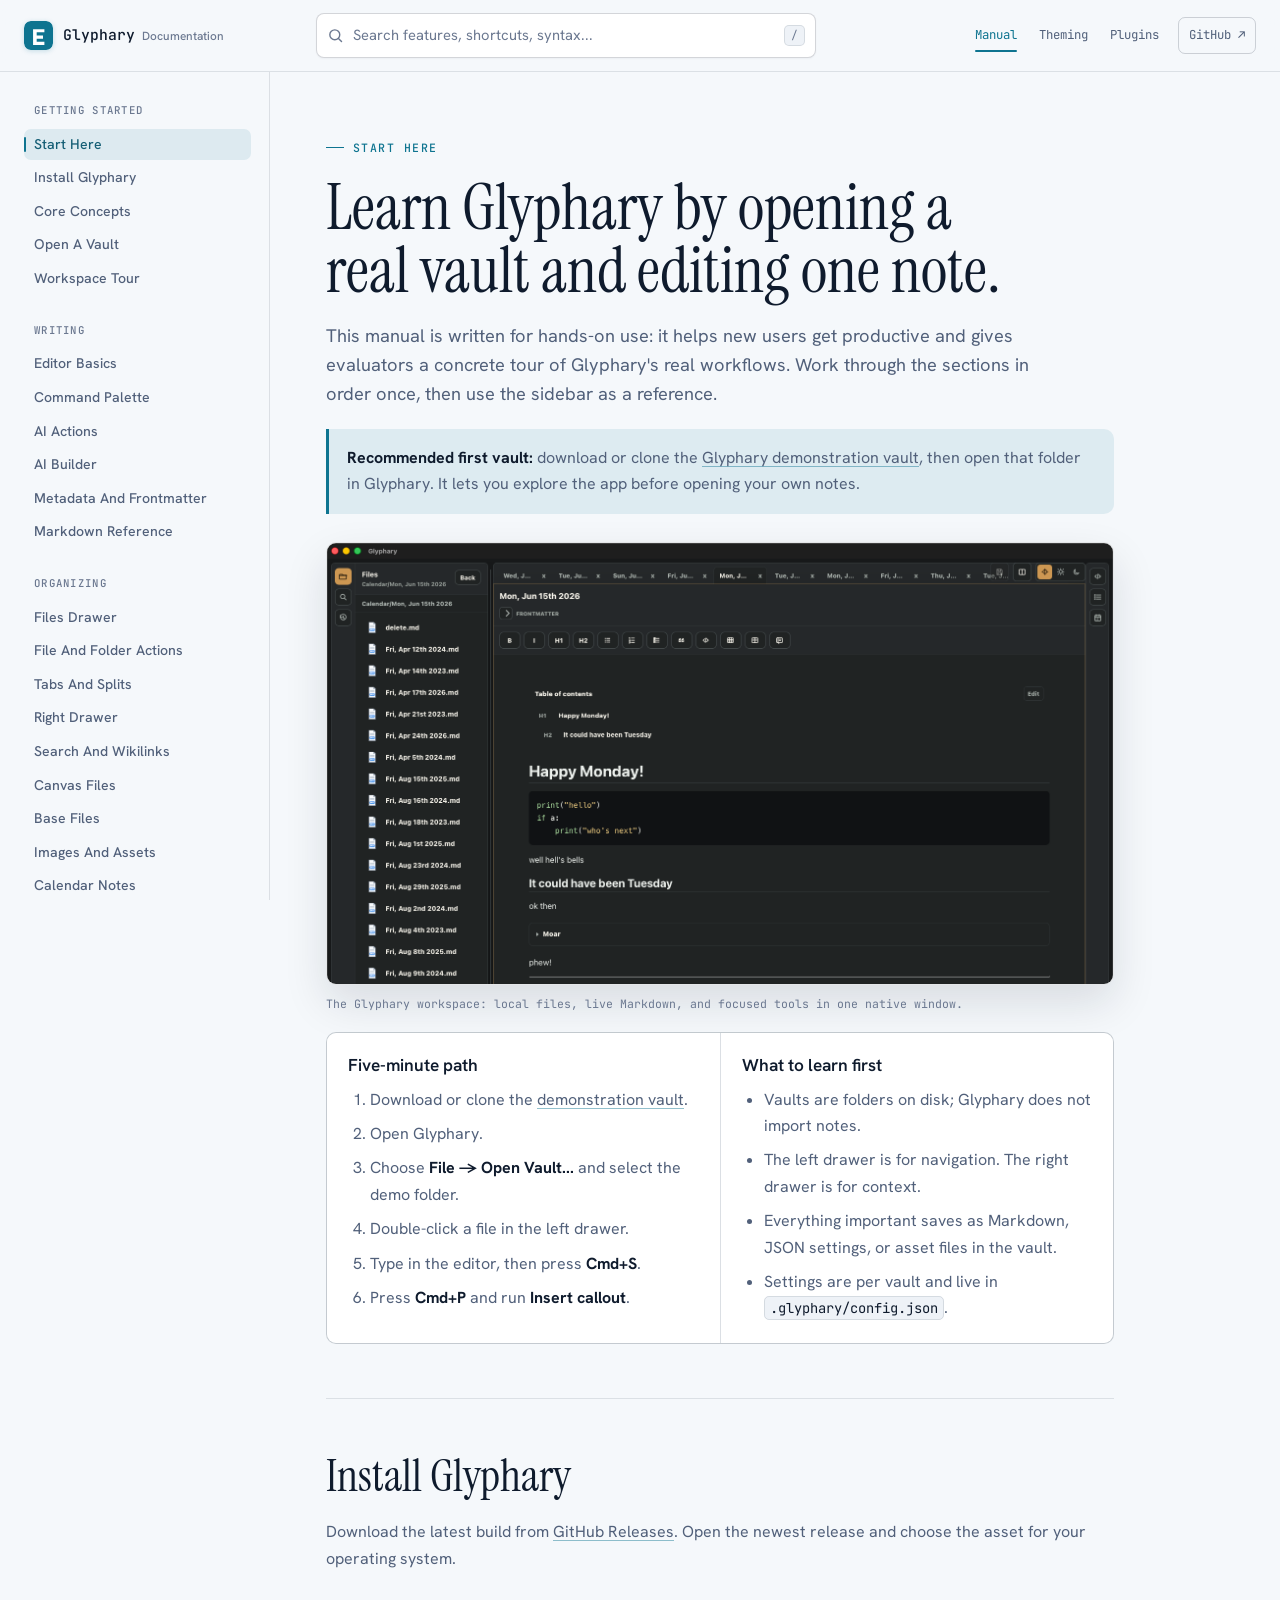
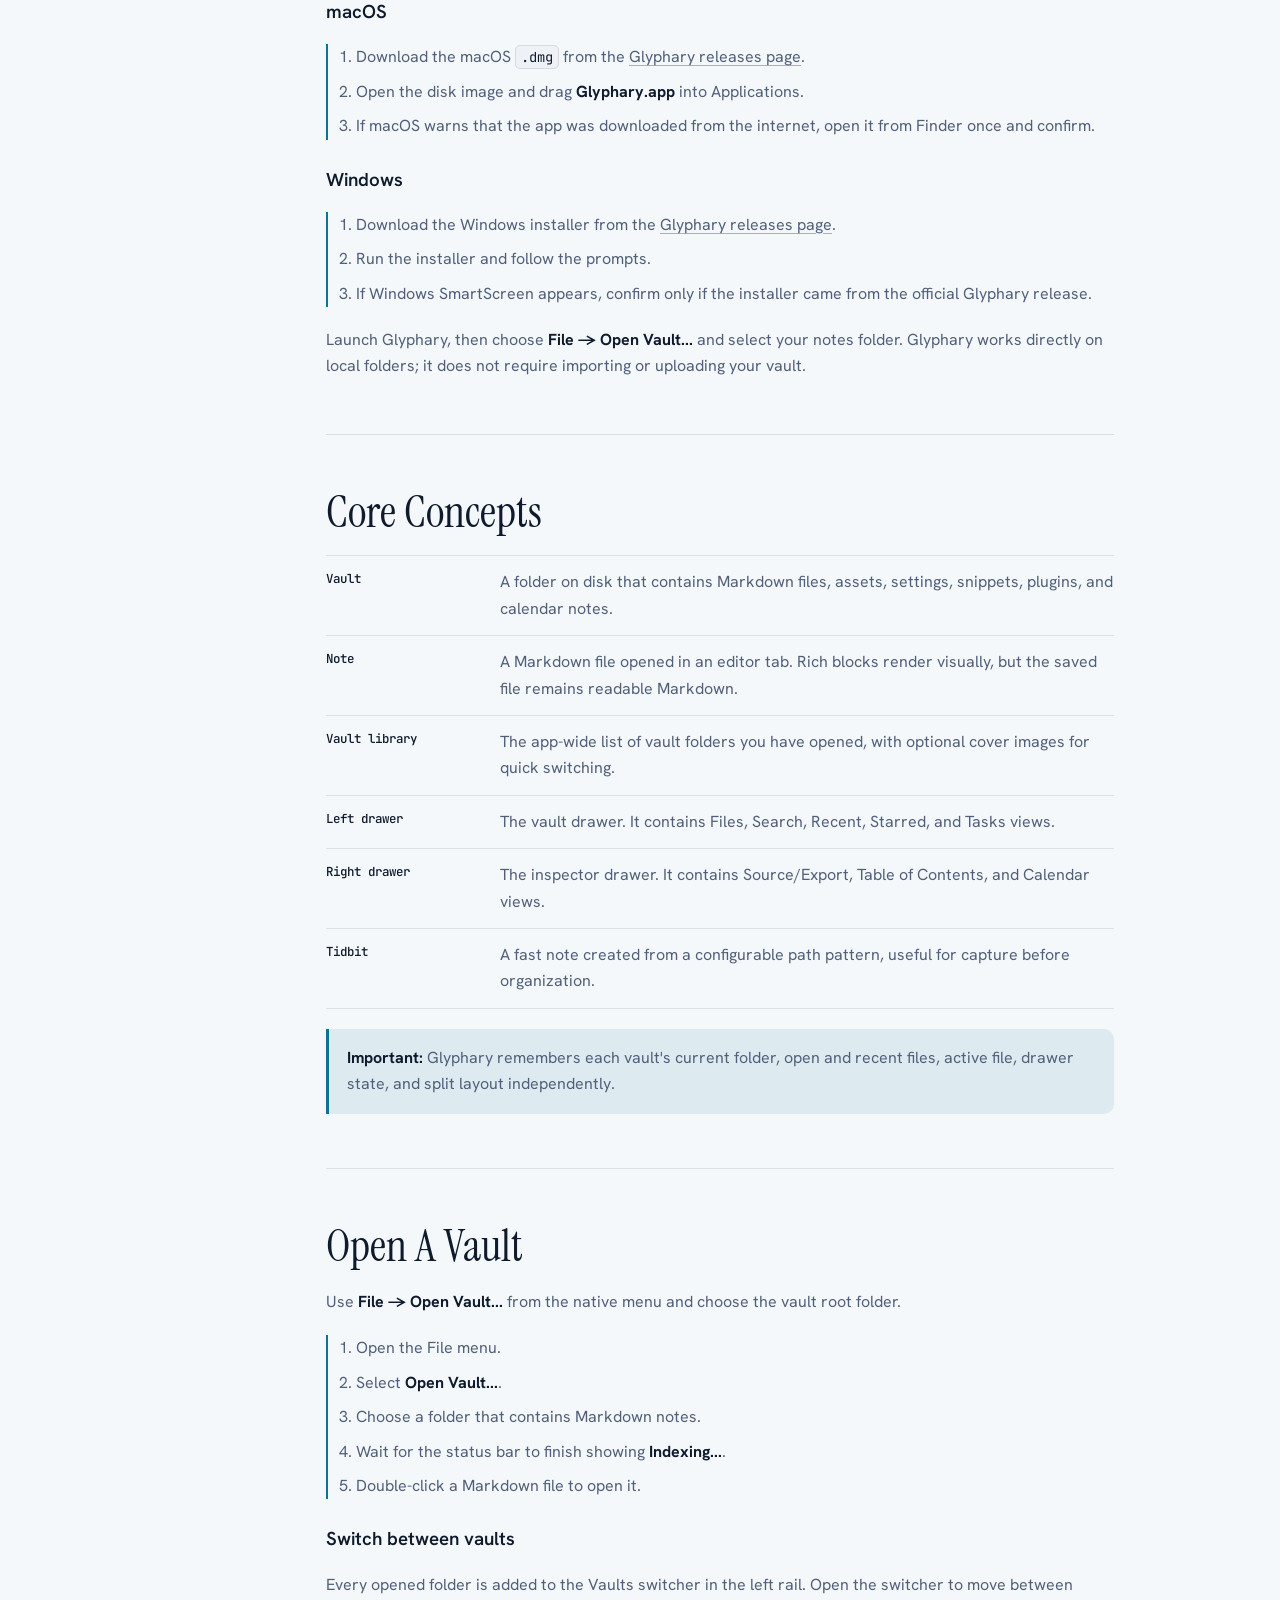
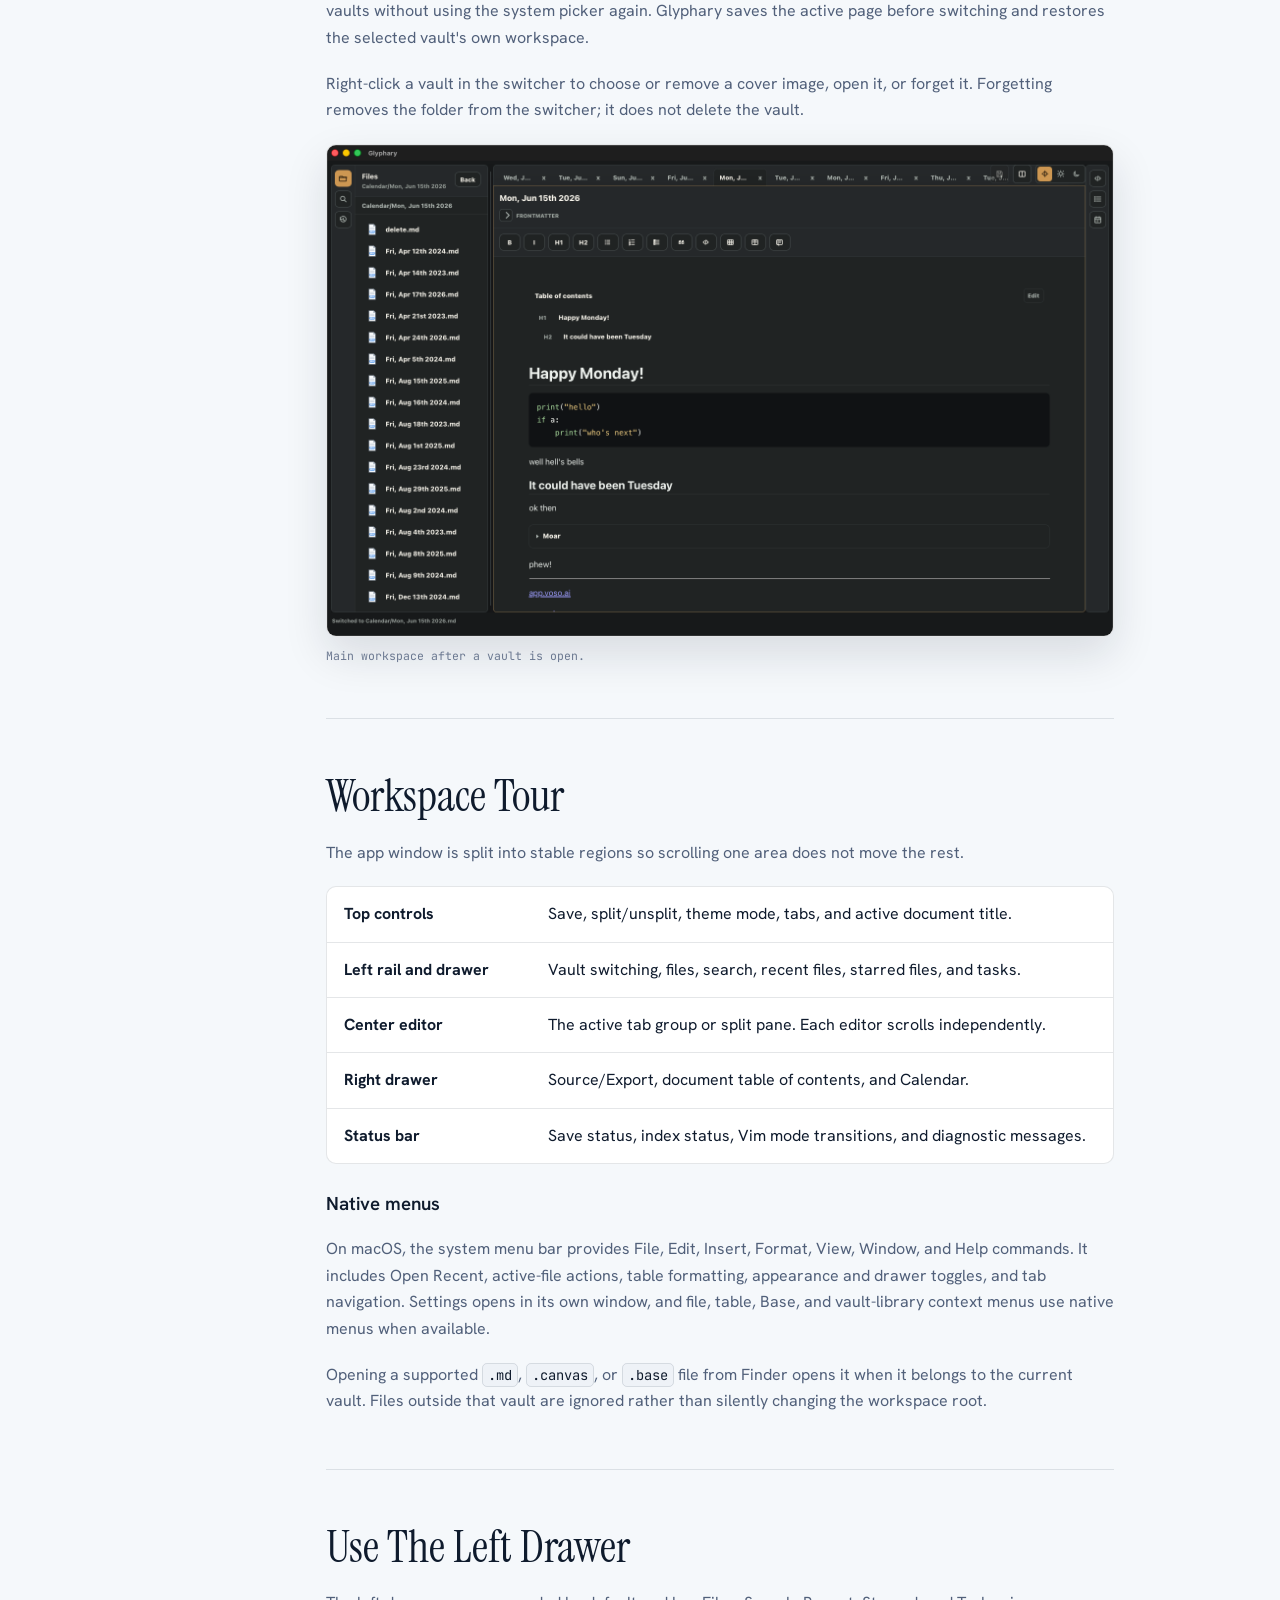
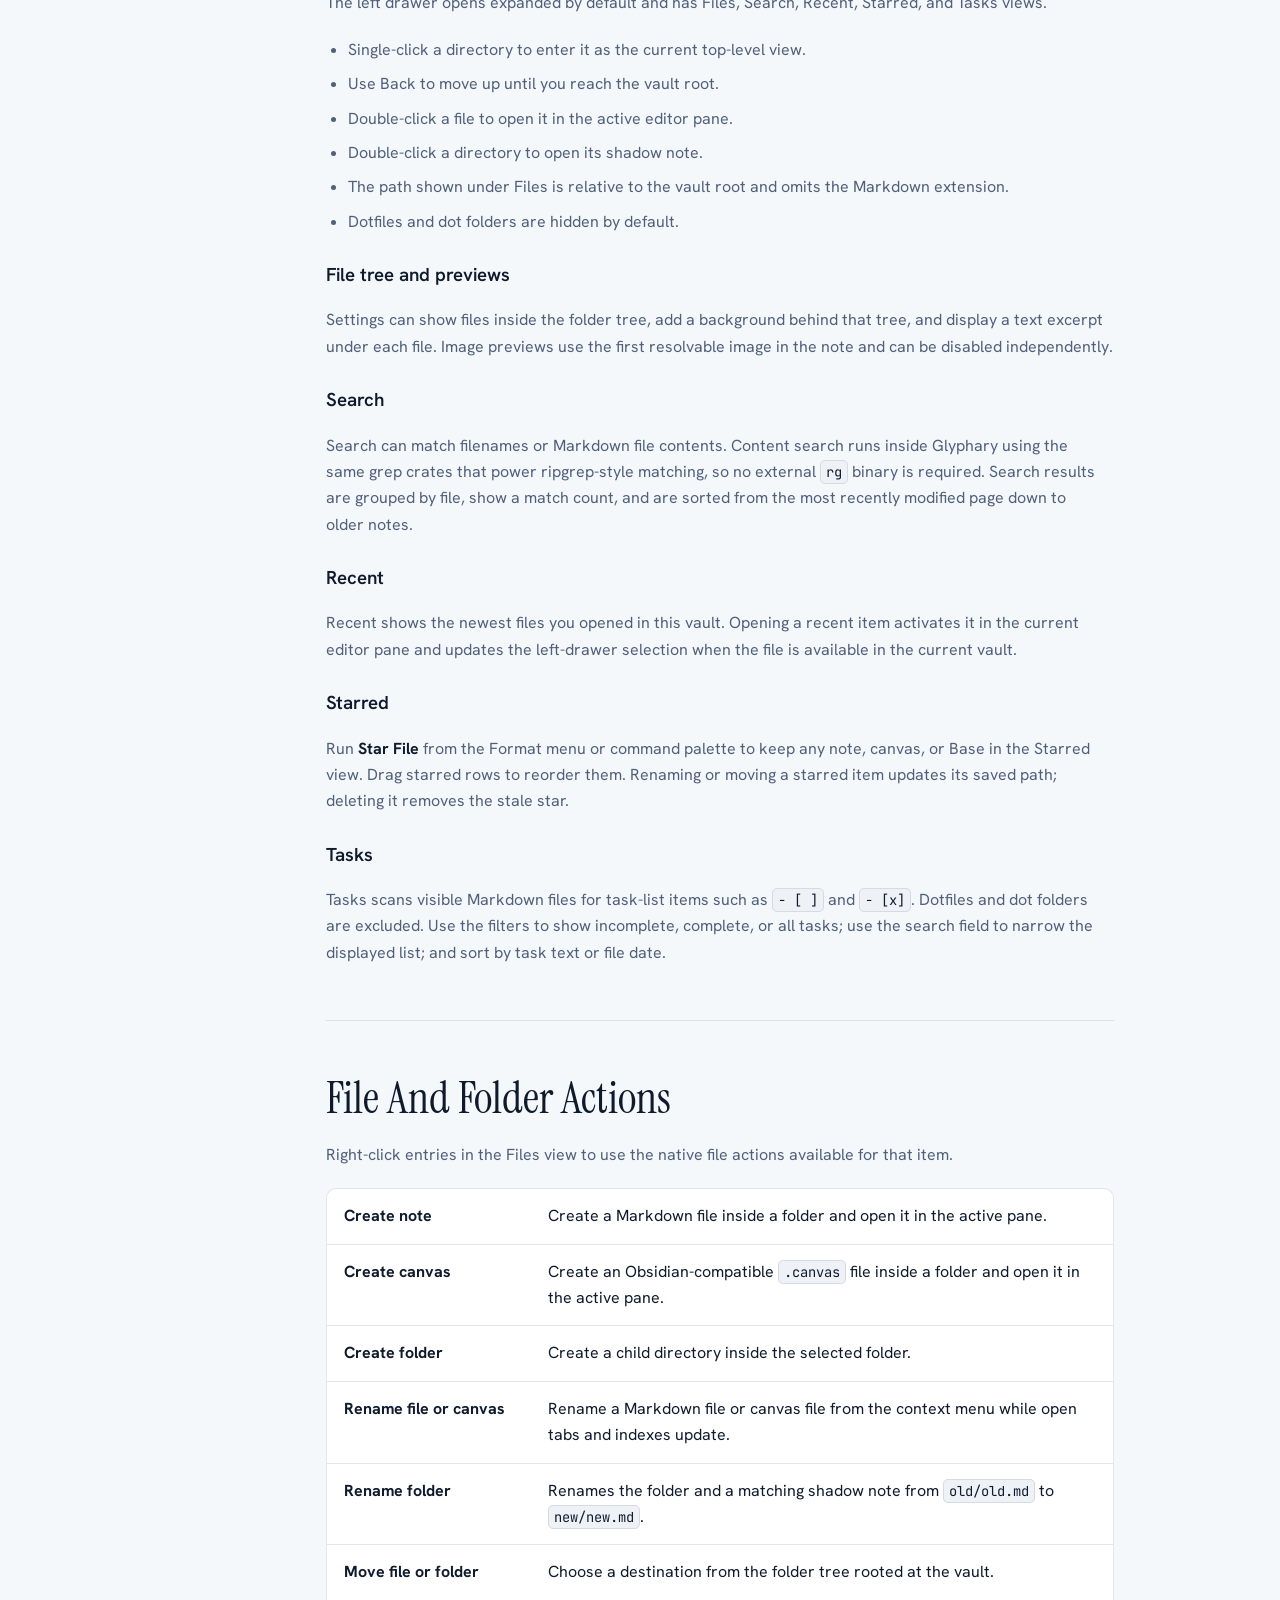
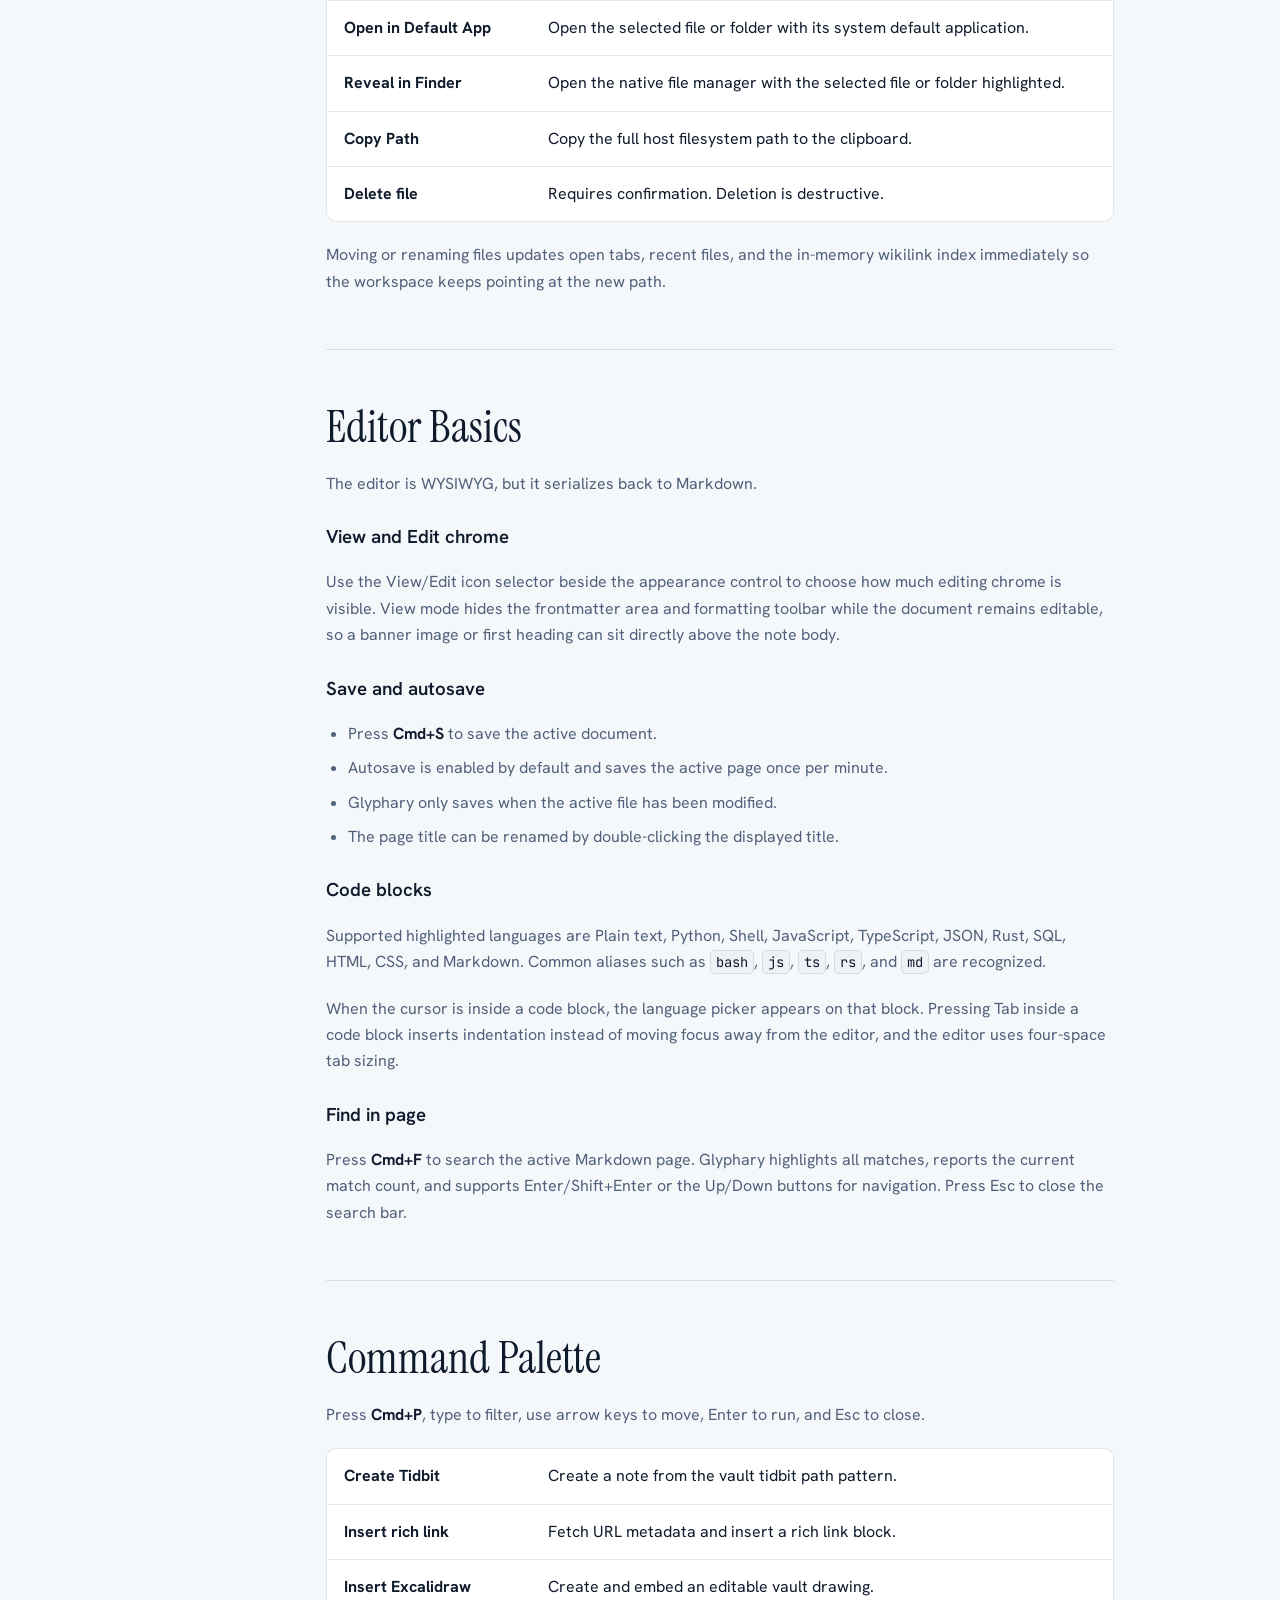
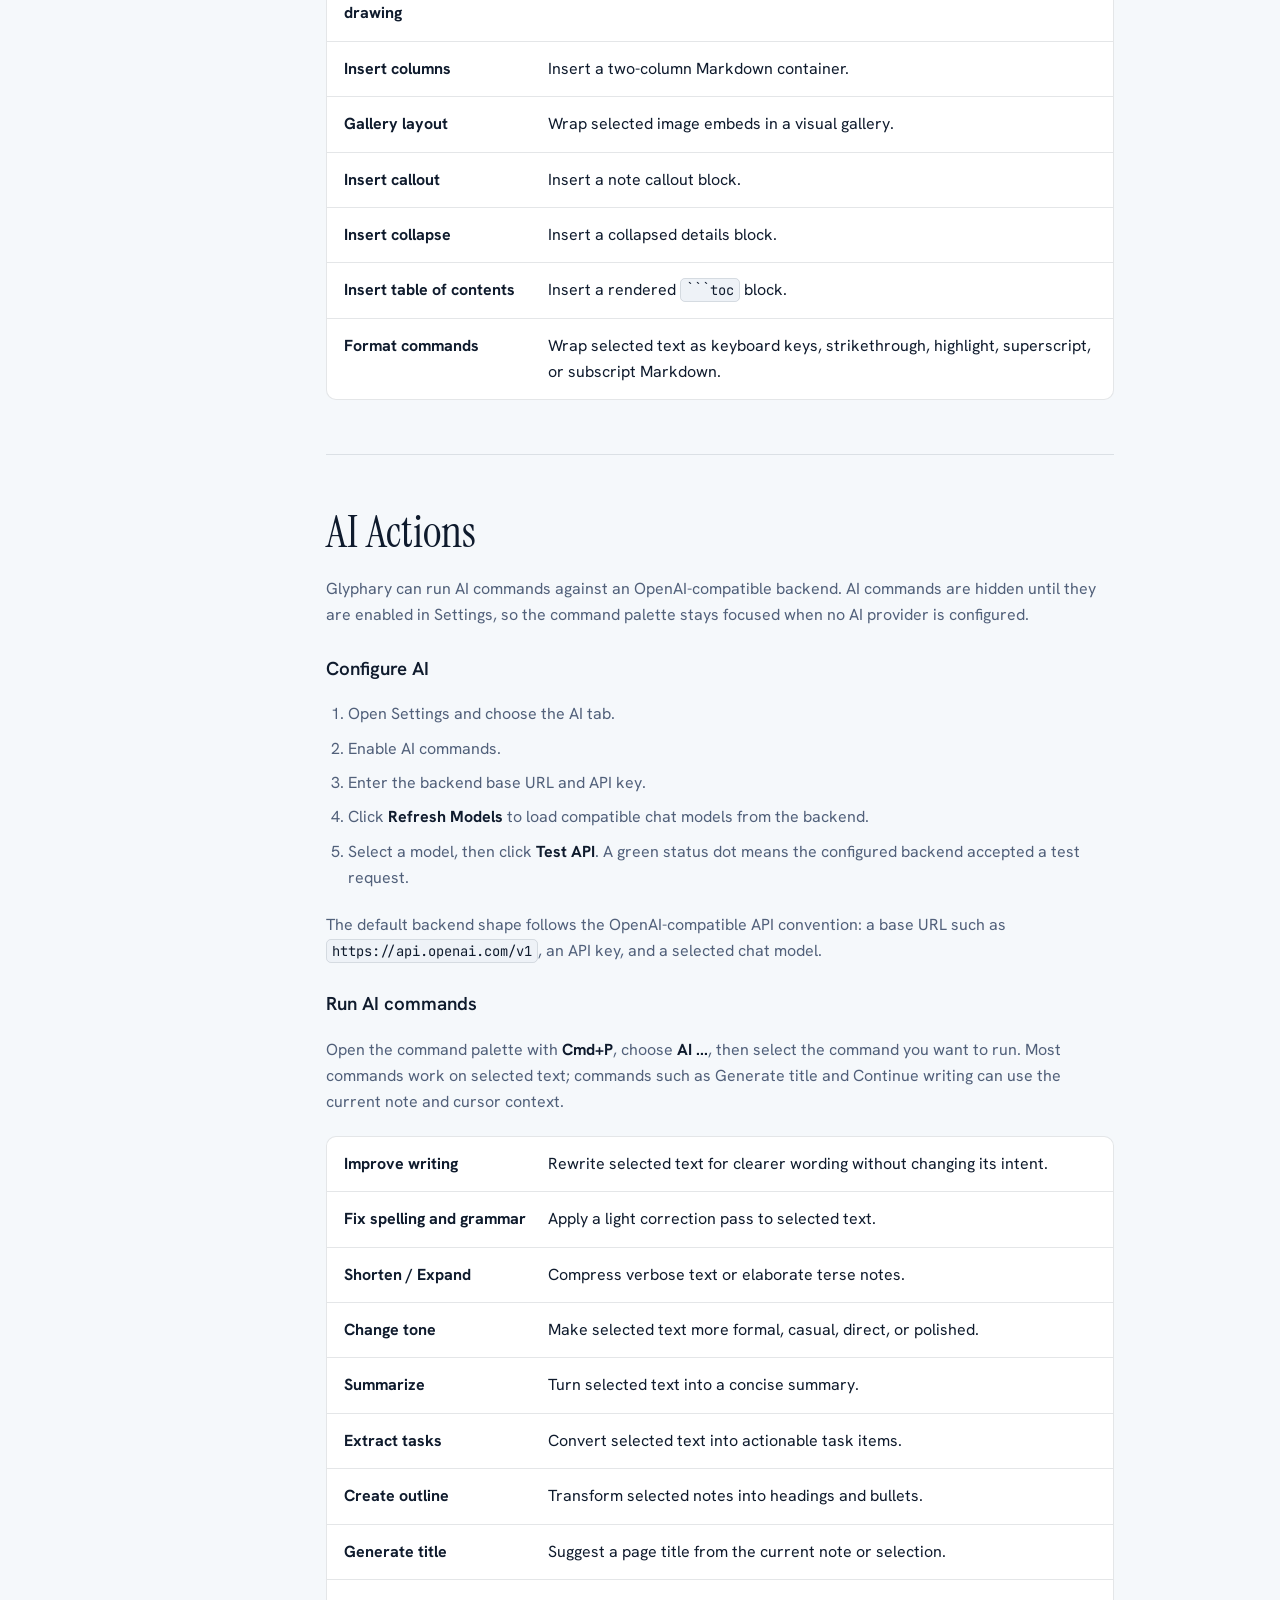
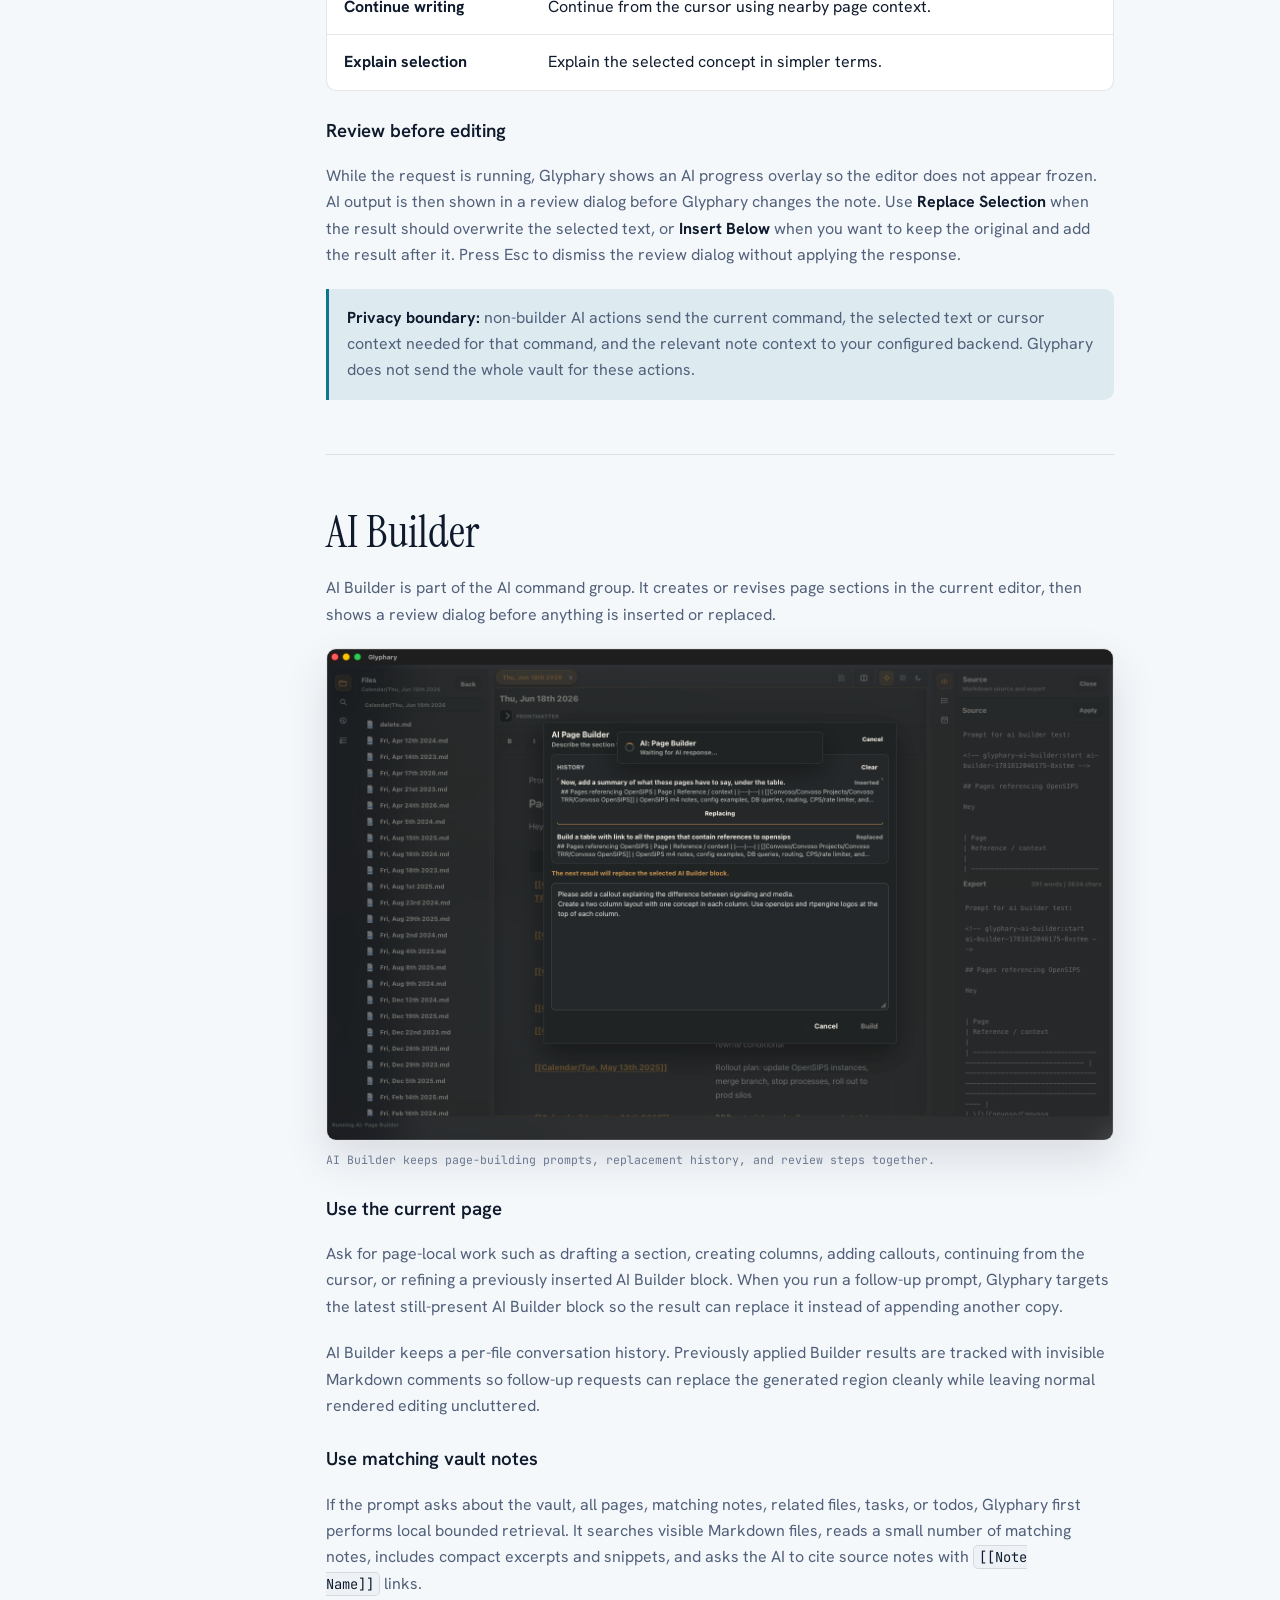
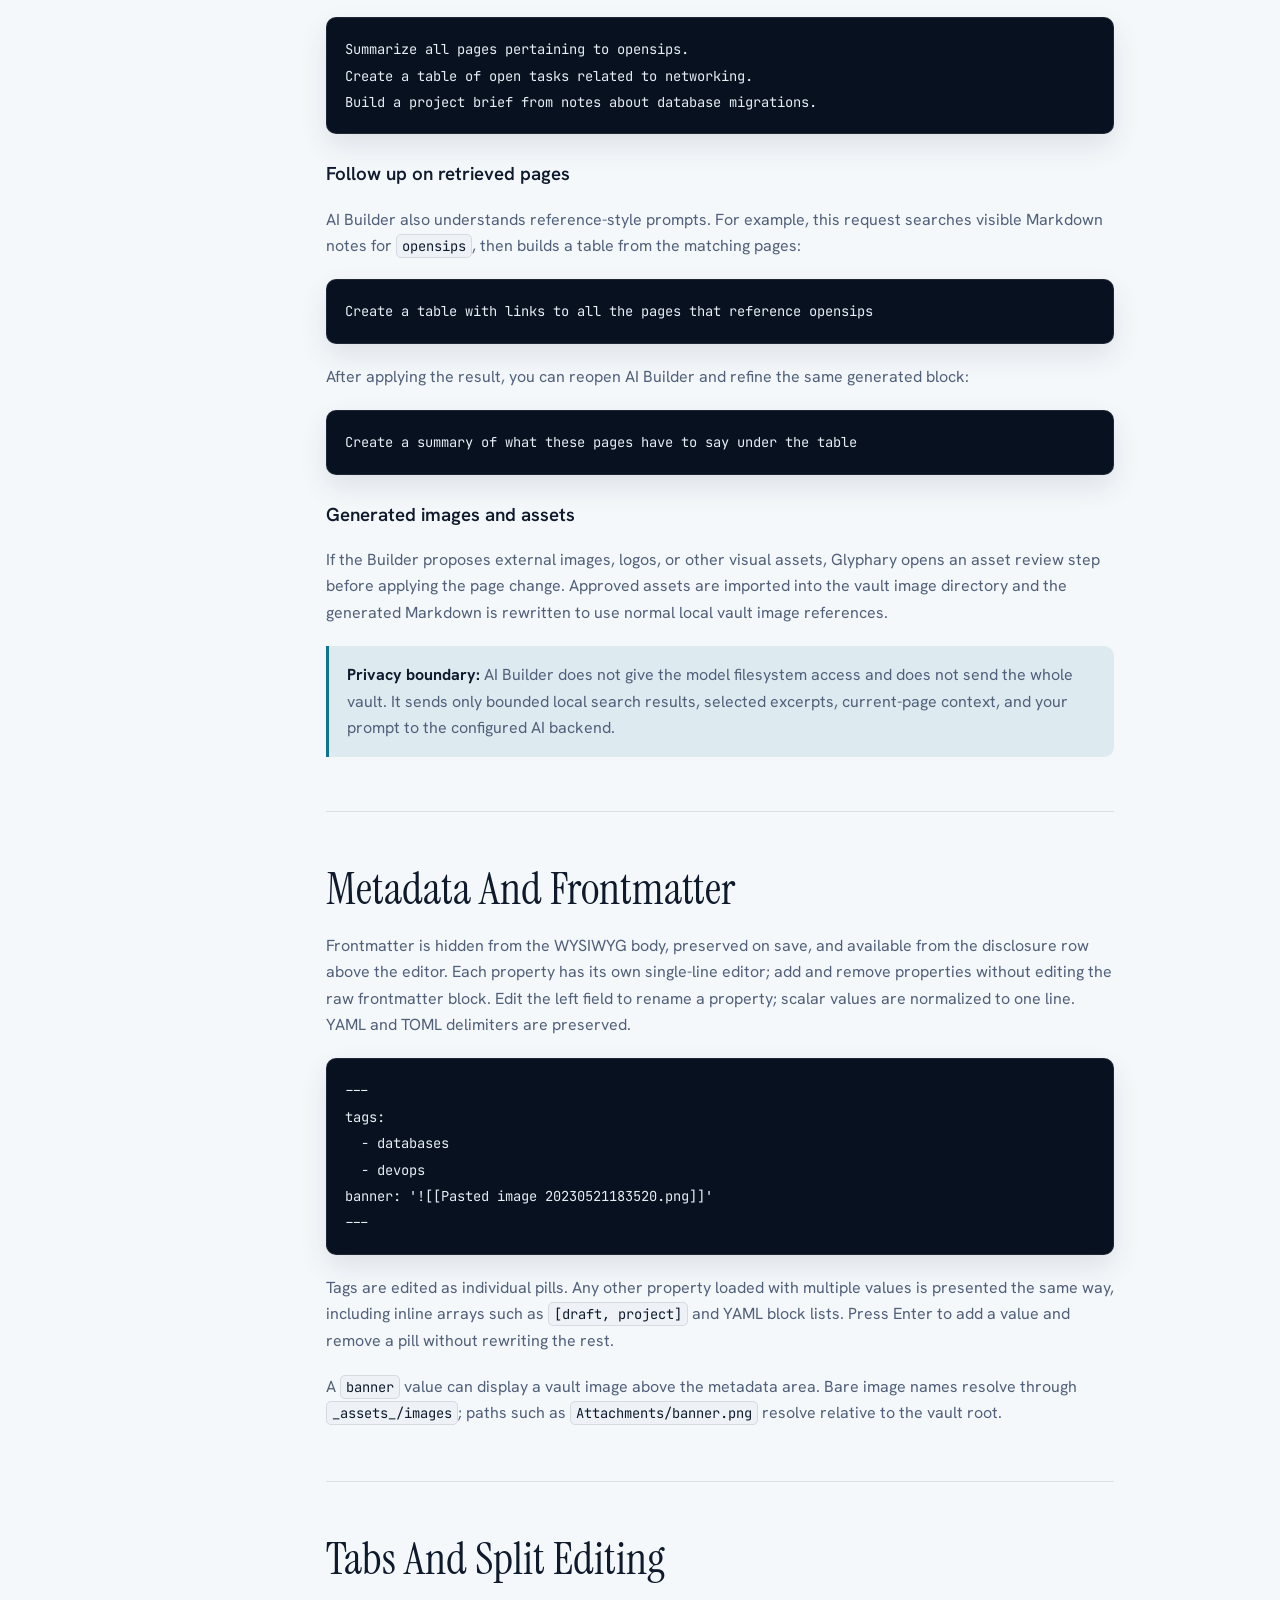
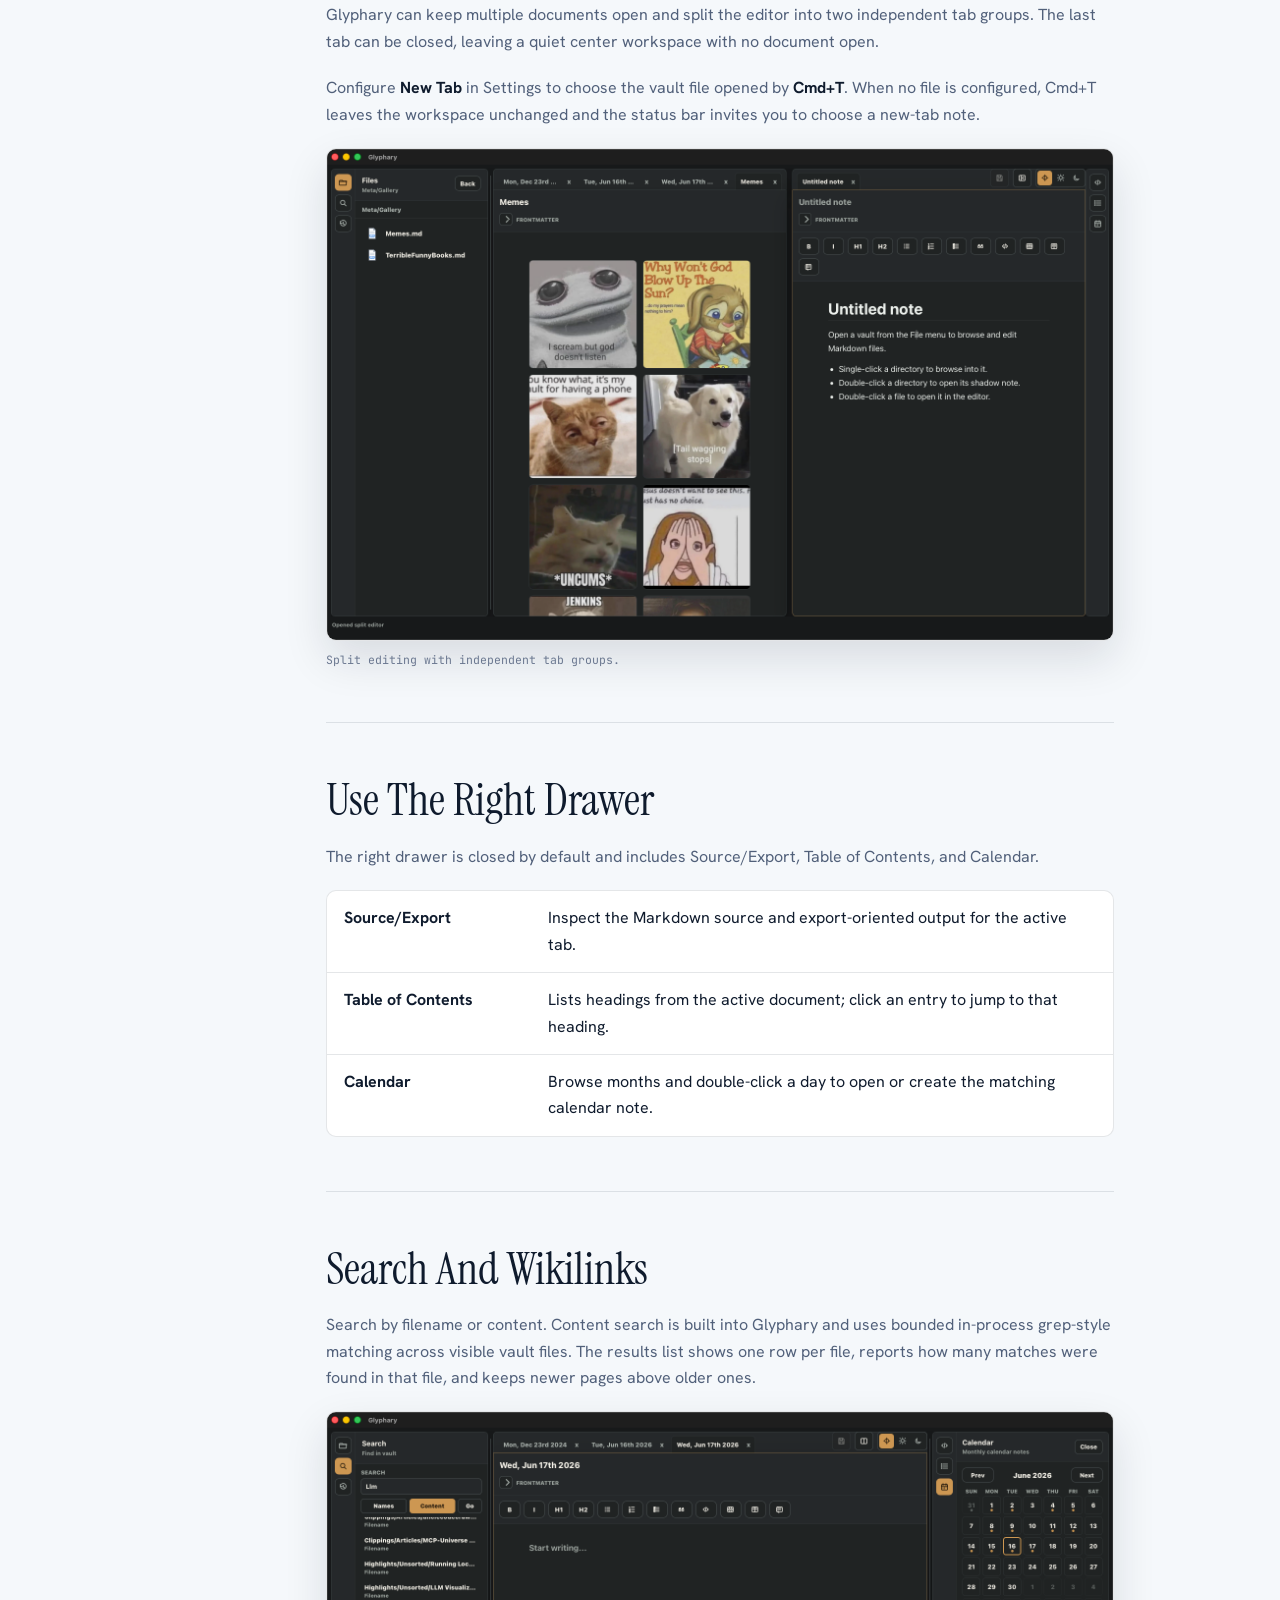
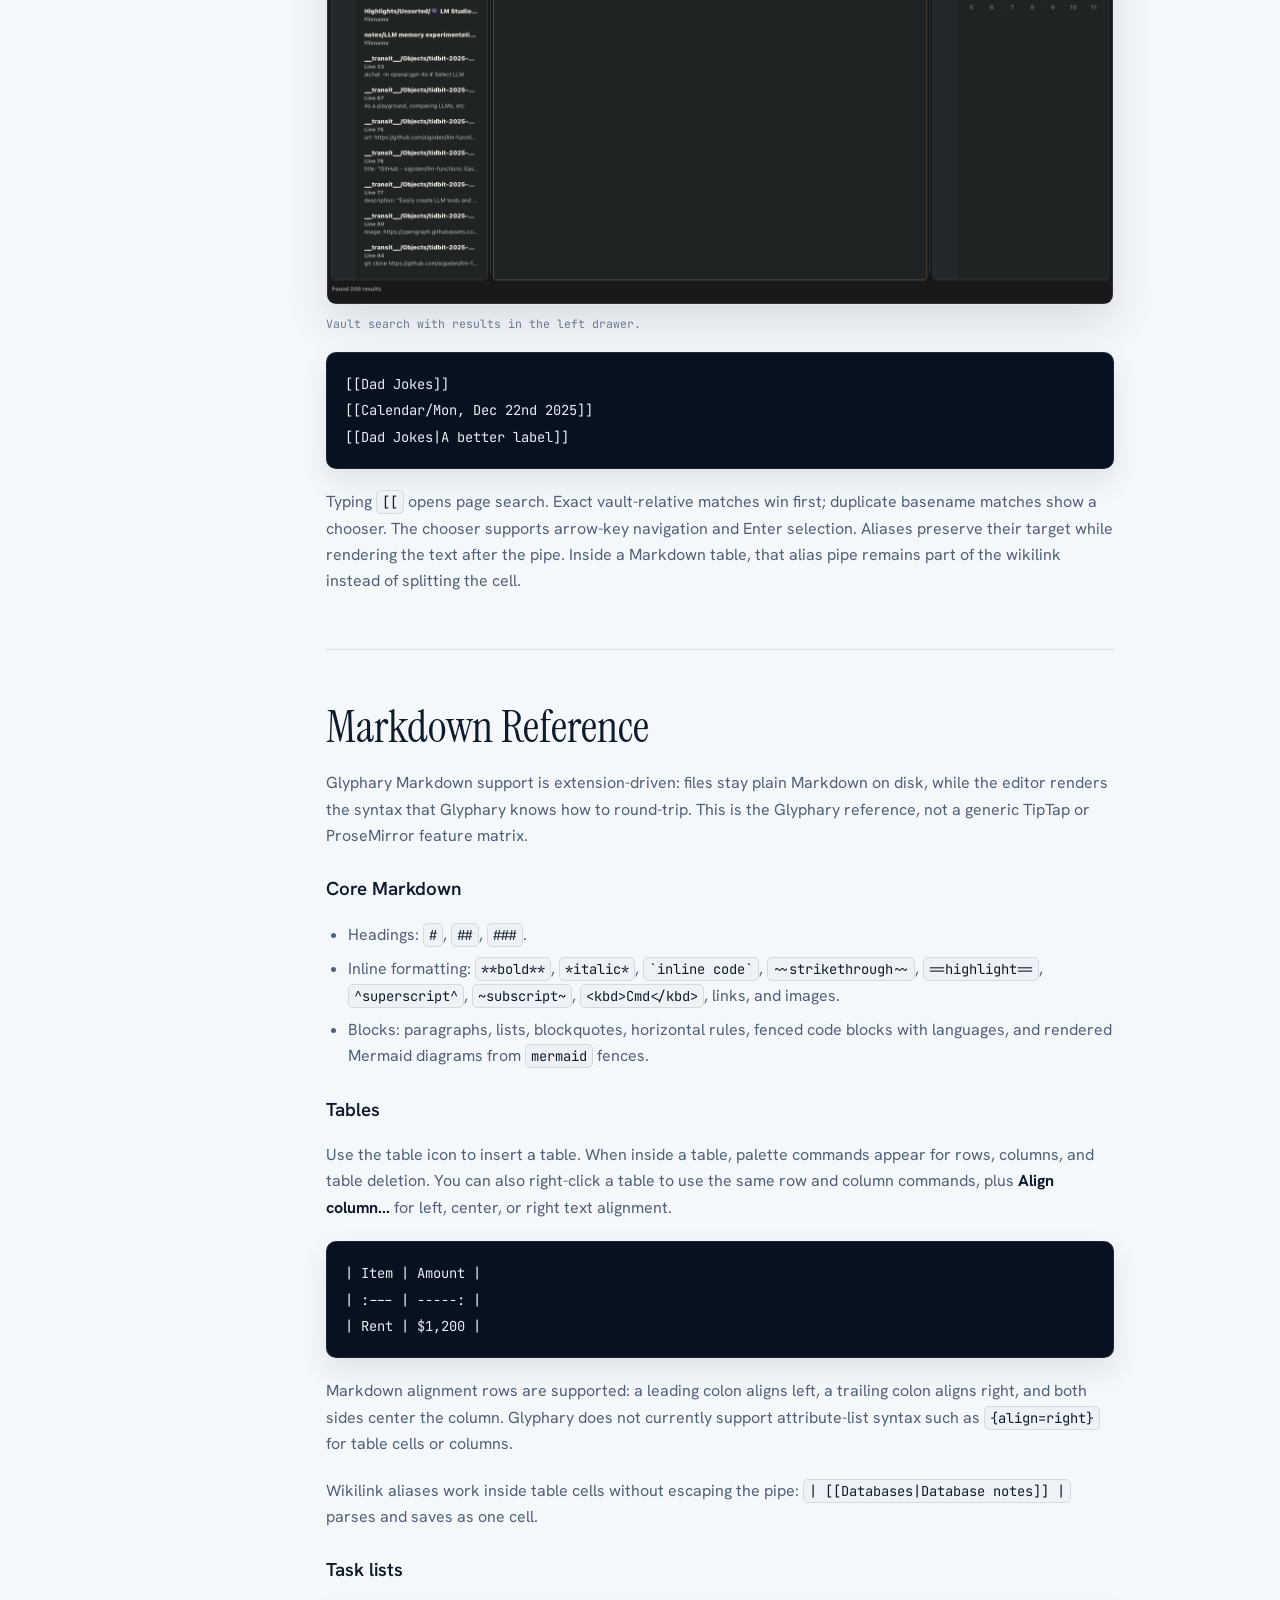
==== index.html @ 2a3a6e22 "updated for beta.5" ====
<!doctype html>
<html lang="en">
  <head>
    <meta charset="UTF-8" />
    <meta name="viewport" content="width=device-width, initial-scale=1.0" />
    <meta
      name="description"
      content="Glyphary user manual: learn vaults, editing, drawers, markdown blocks, banners, canvases, images, tidbits, themes, plugins, and shortcuts."
    />
    <title>Glyphary Documentation</title>
    <link rel="icon" href="./assets/favicon.svg" type="image/svg+xml" />
    <link rel="preconnect" href="https://fonts.googleapis.com" />
    <link rel="preconnect" href="https://fonts.gstatic.com" crossorigin />
    <link
      href="https://fonts.googleapis.com/css2?family=Hanken+Grotesk:wght@400;500;600;700&amp;family=Instrument+Serif:ital@0;1&amp;family=JetBrains+Mono:wght@400;500&amp;display=swap"
      rel="stylesheet"
    />
    <link rel="stylesheet" href="./styles.css" />
  </head>
  <body>
    <a class="skip-link" href="#start">Skip to documentation</a>
    <header class="manual-topbar">
      <a class="manual-brand" href="#start" aria-label="Glyphary documentation home">
        <img src="./assets/favicon.svg" alt="" />
        <span>Glyphary <small>Documentation</small></span>
      </a>
      <button class="sidebar-toggle" type="button" aria-label="Open contents" aria-expanded="false" aria-controls="manual-sidebar">
        <svg width="20" height="20" viewBox="0 0 24 24" fill="none" aria-hidden="true">
          <path d="M4 7h16M4 12h16M4 17h16" stroke="currentColor" stroke-width="2" stroke-linecap="round" />
        </svg>
      </button>
      <label class="manual-search">
        <svg width="17" height="17" viewBox="0 0 24 24" fill="none" aria-hidden="true">
          <circle cx="11" cy="11" r="7" stroke="currentColor" stroke-width="2" />
          <path d="m16.5 16.5 4 4" stroke="currentColor" stroke-width="2" stroke-linecap="round" />
        </svg>
        <span class="sr-only">Search docs</span>
        <input id="manual-search" type="search" placeholder="Search features, shortcuts, syntax..." />
        <kbd>/</kbd>
      </label>
      <nav class="manual-toplinks" aria-label="Related documentation">
        <a class="current" href="./index.html">Manual</a>
        <a href="./theming.html">Theming</a>
        <a href="./plugins.html">Plugins</a>
        <a class="external-link" href="https://github.com/glyphary/glyphary">GitHub <span aria-hidden="true">&#8599;</span></a>
      </nav>
    </header>

    <div class="manual-shell">
      <aside id="manual-sidebar" class="manual-sidebar" aria-label="Manual table of contents">
        <nav>
          <div class="sidebar-pages" aria-label="Documentation pages">
            <a class="current" href="./index.html">User manual</a>
            <a href="./theming.html">Theming reference</a>
            <a href="./plugins.html">Plugin authoring</a>
          </div>
          <div class="sidebar-group">
            <p>Getting started</p>
            <a href="#start">Start Here</a>
            <a href="#install">Install Glyphary</a>
            <a href="#core-concepts">Core Concepts</a>
            <a href="#open-vault">Open A Vault</a>
            <a href="#workspace">Workspace Tour</a>
          </div>
          <div class="sidebar-group">
            <p>Writing</p>
            <a href="#editor-basics">Editor Basics</a>
            <a href="#command-palette">Command Palette</a>
            <a href="#ai-actions">AI Actions</a>
            <a href="#ai-builder">AI Builder</a>
            <a href="#metadata">Metadata And Frontmatter</a>
            <a href="#markdown">Markdown Reference</a>
          </div>
          <div class="sidebar-group">
            <p>Organizing</p>
            <a href="#vault-drawer">Files Drawer</a>
            <a href="#file-actions">File And Folder Actions</a>
            <a href="#tabs-splits">Tabs And Splits</a>
            <a href="#drawers">Right Drawer</a>
            <a href="#search-links">Search And Wikilinks</a>
            <a href="#canvas-files">Canvas Files</a>
            <a href="#base-files">Base Files</a>
            <a href="#assets">Images And Assets</a>
            <a href="#calendar">Calendar Notes</a>
            <a href="#tidbits">Tidbits</a>
          </div>
          <div class="sidebar-group">
            <p>Customize</p>
            <a href="#settings">Settings Reference</a>
            <a href="#appearance">Appearance</a>
            <a href="#plugins">Plugins</a>
            <a href="#vim">Vim Mode</a>
          </div>
          <div class="sidebar-group">
            <p>Reference</p>
            <a href="#shortcuts">Shortcuts</a>
            <a href="#about-debug">About And Debug</a>
            <a href="#troubleshooting">Troubleshooting</a>
            <a href="#developers">Developers</a>
          </div>
        </nav>
      </aside>

      <main class="manual-content">
        <section id="start" class="doc-section hero-section" data-search-text="start quick start onboarding first run demo demonstration vault">
          <p class="section-kicker">Start here</p>
          <h1>Learn Glyphary by opening a real vault and editing one note.</h1>
          <p class="lead">
            This manual is written for hands-on use: it helps new users get productive and gives
            evaluators a concrete tour of Glyphary's real workflows. Work through the sections in
            order once, then use the sidebar as a reference.
          </p>
          <div class="note-box">
            <strong>Recommended first vault:</strong> download or clone the
            <a href="https://github.com/glyphary/demo">Glyphary demonstration vault</a>, then open
            that folder in Glyphary. It lets you explore the app before opening your own notes.
          </div>
          <figure class="hero-figure">
            <img src="./assets/screenshots/main-workspace.png" alt="Glyphary open on a Markdown note with its file drawer, tabs, editor, and contextual tools" />
            <figcaption>The Glyphary workspace: local files, live Markdown, and focused tools in one native window.</figcaption>
          </figure>
          <div class="quickstart-grid">
            <article>
              <h2>Five-minute path</h2>
              <ol>
                <li>Download or clone the <a href="https://github.com/glyphary/demo">demonstration vault</a>.</li>
                <li>Open Glyphary.</li>
                <li>Choose <strong>File -> Open Vault...</strong> and select the demo folder.</li>
                <li>Double-click a file in the left drawer.</li>
                <li>Type in the editor, then press <strong>Cmd+S</strong>.</li>
                <li>Press <strong>Cmd+P</strong> and run <strong>Insert callout</strong>.</li>
              </ol>
            </article>
            <article>
              <h2>What to learn first</h2>
              <ul>
                <li>Vaults are folders on disk; Glyphary does not import notes.</li>
                <li>The left drawer is for navigation. The right drawer is for context.</li>
                <li>Everything important saves as Markdown, JSON settings, or asset files in the vault.</li>
                <li>Settings are per vault and live in <code>.glyphary/config.json</code>.</li>
              </ul>
            </article>
          </div>
        </section>

        <section id="install" class="doc-section" data-search-text="install download github releases dmg macos windows installer gatekeeper application">
          <h2>Install Glyphary</h2>
          <p>
            Download the latest build from
            <a href="https://github.com/glyphary/glyphary/releases">GitHub Releases</a>. Open the
            newest release and choose the asset for your operating system.
          </p>
          <h3>macOS</h3>
          <ol class="task-list">
            <li>Download the macOS <code>.dmg</code> from the <a href="https://github.com/glyphary/glyphary/releases">Glyphary releases page</a>.</li>
            <li>Open the disk image and drag <strong>Glyphary.app</strong> into Applications.</li>
            <li>If macOS warns that the app was downloaded from the internet, open it from Finder once and confirm.</li>
          </ol>
          <h3>Windows</h3>
          <ol class="task-list">
            <li>Download the Windows installer from the <a href="https://github.com/glyphary/glyphary/releases">Glyphary releases page</a>.</li>
            <li>Run the installer and follow the prompts.</li>
            <li>If Windows SmartScreen appears, confirm only if the installer came from the official Glyphary release.</li>
          </ol>
          <p>
            Launch Glyphary, then choose <strong>File -> Open Vault...</strong> and select your notes
            folder. Glyphary works directly on local folders; it does not require importing or
            uploading your vault.
          </p>
        </section>

        <section id="core-concepts" class="doc-section" data-search-text="concepts vault library markdown local first panes drawers settings assets starred">
          <h2>Core Concepts</h2>
          <dl class="definition-list">
            <div><dt>Vault</dt><dd>A folder on disk that contains Markdown files, assets, settings, snippets, plugins, and calendar notes.</dd></div>
            <div><dt>Note</dt><dd>A Markdown file opened in an editor tab. Rich blocks render visually, but the saved file remains readable Markdown.</dd></div>
            <div><dt>Vault library</dt><dd>The app-wide list of vault folders you have opened, with optional cover images for quick switching.</dd></div>
            <div><dt>Left drawer</dt><dd>The vault drawer. It contains Files, Search, Recent, Starred, and Tasks views.</dd></div>
            <div><dt>Right drawer</dt><dd>The inspector drawer. It contains Source/Export, Table of Contents, and Calendar views.</dd></div>
            <div><dt>Tidbit</dt><dd>A fast note created from a configurable path pattern, useful for capture before organization.</dd></div>
          </dl>
          <div class="note-box">
            <strong>Important:</strong> Glyphary remembers each vault's current folder, open and
            recent files, active file, drawer state, and split layout independently.
          </div>
        </section>

        <section id="open-vault" class="doc-section" data-search-text="open vault file menu restore last vault root directory library switch cover forget">
          <h2>Open A Vault</h2>
          <p>Use <strong>File -> Open Vault...</strong> from the native menu and choose the vault root folder.</p>
          <ol class="task-list">
            <li>Open the File menu.</li>
            <li>Select <strong>Open Vault...</strong>.</li>
            <li>Choose a folder that contains Markdown notes.</li>
            <li>Wait for the status bar to finish showing <strong>Indexing...</strong>.</li>
            <li>Double-click a Markdown file to open it.</li>
          </ol>
          <h3>Switch between vaults</h3>
          <p>
            Every opened folder is added to the Vaults switcher in the left rail. Open the switcher
            to move between vaults without using the system picker again. Glyphary saves the active
            page before switching and restores the selected vault's own workspace.
          </p>
          <p>
            Right-click a vault in the switcher to choose or remove a cover image, open it, or forget
            it. Forgetting removes the folder from the switcher; it does not delete the vault.
          </p>
          <figure>
            <img src="./assets/screenshots/main-workspace.png" alt="Glyphary workspace with an open vault" />
            <figcaption>Main workspace after a vault is open.</figcaption>
          </figure>
        </section>

        <section id="workspace" class="doc-section" data-search-text="workspace toolbar panes title save split theme status bar drawers layout resizing">
          <h2>Workspace Tour</h2>
          <p>The app window is split into stable regions so scrolling one area does not move the rest.</p>
          <div class="feature-table">
            <div><strong>Top controls</strong><span>Save, split/unsplit, theme mode, tabs, and active document title.</span></div>
            <div><strong>Left rail and drawer</strong><span>Vault switching, files, search, recent files, starred files, and tasks.</span></div>
            <div><strong>Center editor</strong><span>The active tab group or split pane. Each editor scrolls independently.</span></div>
            <div><strong>Right drawer</strong><span>Source/Export, document table of contents, and Calendar.</span></div>
            <div><strong>Status bar</strong><span>Save status, index status, Vim mode transitions, and diagnostic messages.</span></div>
          </div>
          <h3>Native menus</h3>
          <p>
            On macOS, the system menu bar provides File, Edit, Insert, Format, View, Window, and Help
            commands. It includes Open Recent, active-file actions, table formatting, appearance and
            drawer toggles, and tab navigation. Settings opens in its own window, and file, table,
            Base, and vault-library context menus use native menus when available.
          </p>
          <p>
            Opening a supported <code>.md</code>, <code>.canvas</code>, or <code>.base</code> file
            from Finder opens it when it belongs to the current vault. Files outside that vault are
            ignored rather than silently changing the workspace root.
          </p>
        </section>

        <section id="vault-drawer" class="doc-section" data-search-text="left drawer files search recent starred tasks folders preview images background back current top level collapse resize complete incomplete sort filter">
          <h2>Use The Left Drawer</h2>
          <p>The left drawer opens expanded by default and has Files, Search, Recent, Starred, and Tasks views.</p>
          <ul>
            <li>Single-click a directory to enter it as the current top-level view.</li>
            <li>Use Back to move up until you reach the vault root.</li>
            <li>Double-click a file to open it in the active editor pane.</li>
            <li>Double-click a directory to open its shadow note.</li>
            <li>The path shown under Files is relative to the vault root and omits the Markdown extension.</li>
            <li>Dotfiles and dot folders are hidden by default.</li>
          </ul>
          <h3>File tree and previews</h3>
          <p>
            Settings can show files inside the folder tree, add a background behind that tree, and
            display a text excerpt under each file. Image previews use the first resolvable image in
            the note and can be disabled independently.
          </p>
          <h3>Search</h3>
          <p>
            Search can match filenames or Markdown file contents. Content search runs inside
            Glyphary using the same grep crates that power ripgrep-style matching, so no external
            <code>rg</code> binary is required. Search results are grouped by file, show a match
            count, and are sorted from the most recently modified page down to older notes.
          </p>
          <h3>Recent</h3>
          <p>
            Recent shows the newest files you opened in this vault. Opening a recent item activates
            it in the current editor pane and updates the left-drawer selection when the file is
            available in the current vault.
          </p>
          <h3>Starred</h3>
          <p>
            Run <strong>Star File</strong> from the Format menu or command palette to keep any note,
            canvas, or Base in the Starred view. Drag starred rows to reorder them. Renaming or
            moving a starred item updates its saved path; deleting it removes the stale star.
          </p>
          <h3>Tasks</h3>
          <p>
            Tasks scans visible Markdown files for task-list items such as <code>- [ ]</code> and
            <code>- [x]</code>. Dotfiles and dot folders are excluded. Use the filters to show
            incomplete, complete, or all tasks; use the search field to narrow the displayed list;
            and sort by task text or file date.
          </p>
        </section>

        <section id="file-actions" class="doc-section" data-search-text="create note create canvas create folder rename move delete reveal finder open default app copy path shadow note context menu right click folder tree">
          <h2>File And Folder Actions</h2>
          <p>Right-click entries in the Files view to use the native file actions available for that item.</p>
          <div class="feature-table">
            <div><strong>Create note</strong><span>Create a Markdown file inside a folder and open it in the active pane.</span></div>
            <div><strong>Create canvas</strong><span>Create an Obsidian-compatible <code>.canvas</code> file inside a folder and open it in the active pane.</span></div>
            <div><strong>Create folder</strong><span>Create a child directory inside the selected folder.</span></div>
            <div><strong>Rename file or canvas</strong><span>Rename a Markdown file or canvas file from the context menu while open tabs and indexes update.</span></div>
            <div><strong>Rename folder</strong><span>Renames the folder and a matching shadow note from <code>old/old.md</code> to <code>new/new.md</code>.</span></div>
            <div><strong>Move file or folder</strong><span>Choose a destination from the folder tree rooted at the vault.</span></div>
            <div><strong>Open in Default App</strong><span>Open the selected file or folder with its system default application.</span></div>
            <div><strong>Reveal in Finder</strong><span>Open the native file manager with the selected file or folder highlighted.</span></div>
            <div><strong>Copy Path</strong><span>Copy the full host filesystem path to the clipboard.</span></div>
            <div><strong>Delete file</strong><span>Requires confirmation. Deletion is destructive.</span></div>
          </div>
          <p>
            Moving or renaming files updates open tabs, recent files, and the in-memory wikilink
            index immediately so the workspace keeps pointing at the new path.
          </p>
        </section>

        <section id="editor-basics" class="doc-section" data-search-text="editor toolbar save autosave title rename find page search code block language table tasks source">
          <h2>Editor Basics</h2>
          <p>The editor is WYSIWYG, but it serializes back to Markdown.</p>
          <h3>View and Edit chrome</h3>
          <p>
            Use the View/Edit icon selector beside the appearance control to choose how much editing
            chrome is visible. View mode hides the frontmatter area and formatting toolbar while the
            document remains editable, so a banner image or first heading can sit directly above the
            note body.
          </p>
          <h3>Save and autosave</h3>
          <ul>
            <li>Press <strong>Cmd+S</strong> to save the active document.</li>
            <li>Autosave is enabled by default and saves the active page once per minute.</li>
            <li>Glyphary only saves when the active file has been modified.</li>
            <li>The page title can be renamed by double-clicking the displayed title.</li>
          </ul>
          <h3>Code blocks</h3>
          <p>
            Supported highlighted languages are Plain text, Python, Shell, JavaScript, TypeScript,
            JSON, Rust, SQL, HTML, CSS, and Markdown. Common aliases such as <code>bash</code>,
            <code>js</code>, <code>ts</code>, <code>rs</code>, and <code>md</code> are recognized.
          </p>
          <p>
            When the cursor is inside a code block, the language picker appears on that block.
            Pressing Tab inside a code block inserts indentation instead of moving focus away from
            the editor, and the editor uses four-space tab sizing.
          </p>
          <h3>Find in page</h3>
          <p>
            Press <strong>Cmd+F</strong> to search the active Markdown page. Glyphary highlights all
            matches, reports the current match count, and supports Enter/Shift+Enter or the Up/Down
            buttons for navigation. Press Esc to close the search bar.
          </p>
        </section>

        <section id="command-palette" class="doc-section" data-search-text="command palette cmd p commands table contextual plugin arrows enter escape">
          <h2>Command Palette</h2>
          <p>Press <strong>Cmd+P</strong>, type to filter, use arrow keys to move, Enter to run, and Esc to close.</p>
          <div class="feature-table">
            <div><strong>Create Tidbit</strong><span>Create a note from the vault tidbit path pattern.</span></div>
            <div><strong>Insert rich link</strong><span>Fetch URL metadata and insert a rich link block.</span></div>
            <div><strong>Insert Excalidraw drawing</strong><span>Create and embed an editable vault drawing.</span></div>
            <div><strong>Insert columns</strong><span>Insert a two-column Markdown container.</span></div>
            <div><strong>Gallery layout</strong><span>Wrap selected image embeds in a visual gallery.</span></div>
            <div><strong>Insert callout</strong><span>Insert a note callout block.</span></div>
            <div><strong>Insert collapse</strong><span>Insert a collapsed details block.</span></div>
            <div><strong>Insert table of contents</strong><span>Insert a rendered <code>```toc</code> block.</span></div>
            <div><strong>Format commands</strong><span>Wrap selected text as keyboard keys, strikethrough, highlight, superscript, or subscript Markdown.</span></div>
          </div>
        </section>

        <section id="ai-actions" class="doc-section" data-search-text="ai actions openai compatible backend api key model refresh test improve writing grammar tone summarize outline title continue explain review replace insert">
          <h2>AI Actions</h2>
          <p>
            Glyphary can run AI commands against an OpenAI-compatible backend. AI commands are hidden
            until they are enabled in Settings, so the command palette stays focused when no AI
            provider is configured.
          </p>
          <h3>Configure AI</h3>
          <ol>
            <li>Open Settings and choose the AI tab.</li>
            <li>Enable AI commands.</li>
            <li>Enter the backend base URL and API key.</li>
            <li>Click <strong>Refresh Models</strong> to load compatible chat models from the backend.</li>
            <li>Select a model, then click <strong>Test API</strong>. A green status dot means the configured backend accepted a test request.</li>
          </ol>
          <p>
            The default backend shape follows the OpenAI-compatible API convention: a base URL such
            as <code>https://api.openai.com/v1</code>, an API key, and a selected chat model.
          </p>
          <h3>Run AI commands</h3>
          <p>
            Open the command palette with <strong>Cmd+P</strong>, choose <strong>AI ...</strong>, then
            select the command you want to run. Most commands work on selected text; commands such
            as Generate title and Continue writing can use the current note and cursor context.
          </p>
          <div class="feature-table">
            <div><strong>Improve writing</strong><span>Rewrite selected text for clearer wording without changing its intent.</span></div>
            <div><strong>Fix spelling and grammar</strong><span>Apply a light correction pass to selected text.</span></div>
            <div><strong>Shorten / Expand</strong><span>Compress verbose text or elaborate terse notes.</span></div>
            <div><strong>Change tone</strong><span>Make selected text more formal, casual, direct, or polished.</span></div>
            <div><strong>Summarize</strong><span>Turn selected text into a concise summary.</span></div>
            <div><strong>Extract tasks</strong><span>Convert selected text into actionable task items.</span></div>
            <div><strong>Create outline</strong><span>Transform selected notes into headings and bullets.</span></div>
            <div><strong>Generate title</strong><span>Suggest a page title from the current note or selection.</span></div>
            <div><strong>Continue writing</strong><span>Continue from the cursor using nearby page context.</span></div>
            <div><strong>Explain selection</strong><span>Explain the selected concept in simpler terms.</span></div>
          </div>
          <h3>Review before editing</h3>
          <p>
            While the request is running, Glyphary shows an AI progress overlay so the editor does
            not appear frozen. AI output is then shown in a review dialog before Glyphary changes
            the note. Use <strong>Replace Selection</strong> when the result should overwrite the
            selected text, or <strong>Insert Below</strong> when you want to keep the original and
            add the result after it. Press Esc to dismiss the review dialog without applying the
            response.
          </p>
          <div class="note-box">
            <strong>Privacy boundary:</strong> non-builder AI actions send the current command, the
            selected text or cursor context needed for that command, and the relevant note context to
            your configured backend. Glyphary does not send the whole vault for these actions.
          </div>
        </section>

        <section id="ai-builder" class="doc-section" data-search-text="ai builder vault context summarize pages references tasks todos retrieval citations source notes opensips">
          <h2>AI Builder</h2>
          <p>
            AI Builder is part of the AI command group. It creates or revises page sections in the
            current editor, then shows a review dialog before anything is inserted or replaced.
          </p>
          <figure>
            <img src="./assets/screenshots/ai-builder.png" alt="Glyphary AI Builder dialog with prompt and history controls" />
            <figcaption>AI Builder keeps page-building prompts, replacement history, and review steps together.</figcaption>
          </figure>
          <h3>Use the current page</h3>
          <p>
            Ask for page-local work such as drafting a section, creating columns, adding callouts,
            continuing from the cursor, or refining a previously inserted AI Builder block. When you
            run a follow-up prompt, Glyphary targets the latest still-present AI Builder block so the
            result can replace it instead of appending another copy.
          </p>
          <p>
            AI Builder keeps a per-file conversation history. Previously applied Builder results are
            tracked with invisible Markdown comments so follow-up requests can replace the generated
            region cleanly while leaving normal rendered editing uncluttered.
          </p>
          <h3>Use matching vault notes</h3>
          <p>
            If the prompt asks about the vault, all pages, matching notes, related files, tasks, or
            todos, Glyphary first performs local bounded retrieval. It searches visible Markdown
            files, reads a small number of matching notes, includes compact excerpts and snippets,
            and asks the AI to cite source notes with <code>[[Note Name]]</code> links.
          </p>
          <pre><code>Summarize all pages pertaining to opensips.
Create a table of open tasks related to networking.
Build a project brief from notes about database migrations.</code></pre>
          <h3>Follow up on retrieved pages</h3>
          <p>
            AI Builder also understands reference-style prompts. For example, this request searches
            visible Markdown notes for <code>opensips</code>, then builds a table from the matching
            pages:
          </p>
          <pre><code>Create a table with links to all the pages that reference opensips</code></pre>
          <p>
            After applying the result, you can reopen AI Builder and refine the same generated block:
          </p>
          <pre><code>Create a summary of what these pages have to say under the table</code></pre>
          <h3>Generated images and assets</h3>
          <p>
            If the Builder proposes external images, logos, or other visual assets, Glyphary opens
            an asset review step before applying the page change. Approved assets are imported into
            the vault image directory and the generated Markdown is rewritten to use normal local
            vault image references.
          </p>
          <div class="note-box">
            <strong>Privacy boundary:</strong> AI Builder does not give the model filesystem access
            and does not send the whole vault. It sends only bounded local search results, selected
            excerpts, current-page context, and your prompt to the configured AI backend.
          </div>
        </section>

        <section id="metadata" class="doc-section" data-search-text="frontmatter metadata yaml toml pills tags banner image rename page title collapsed">
          <h2>Metadata And Frontmatter</h2>
          <p>
            Frontmatter is hidden from the WYSIWYG body, preserved on save, and available from the
            disclosure row above the editor. Each property has its own single-line editor; add and
            remove properties without editing the raw frontmatter block. Edit the left field to
            rename a property; scalar values are normalized to one line. YAML and TOML delimiters
            are preserved.
          </p>
          <pre><code>---
tags:
  - databases
  - devops
banner: '![[Pasted image 20230521183520.png]]'
---</code></pre>
          <p>
            Tags are edited as individual pills. Any other property loaded with multiple values is
            presented the same way, including inline arrays such as <code>[draft, project]</code> and
            YAML block lists. Press Enter to add a value and remove a pill without rewriting the rest.
          </p>
          <p>
            A <code>banner</code> value can display a vault image above the metadata area. Bare image
            names resolve through <code>_assets_/images</code>; paths such as
            <code>Attachments/banner.png</code> resolve relative to the vault root.
          </p>
        </section>

        <section id="tabs-splits" class="doc-section" data-search-text="tabs new tab split pane close final tab active pane dirty state independent scrolling">
          <h2>Tabs And Split Editing</h2>
          <p>Glyphary can keep multiple documents open and split the editor into two independent tab groups. The last tab can be closed, leaving a quiet center workspace with no document open.</p>
          <p>
            Configure <strong>New Tab</strong> in Settings to choose the vault file opened by
            <strong>Cmd+T</strong>. When no file is configured, Cmd+T leaves the workspace unchanged
            and the status bar invites you to choose a new-tab note.
          </p>
          <figure>
            <img src="./assets/screenshots/split-editing.png" alt="Split editor with two panes" />
            <figcaption>Split editing with independent tab groups.</figcaption>
          </figure>
        </section>

        <section id="drawers" class="doc-section" data-search-text="right drawer source export table of contents calendar drawer closed default resize headings jump">
          <h2>Use The Right Drawer</h2>
          <p>The right drawer is closed by default and includes Source/Export, Table of Contents, and Calendar.</p>
          <div class="feature-table">
            <div><strong>Source/Export</strong><span>Inspect the Markdown source and export-oriented output for the active tab.</span></div>
            <div><strong>Table of Contents</strong><span>Lists headings from the active document; click an entry to jump to that heading.</span></div>
            <div><strong>Calendar</strong><span>Browse months and double-click a day to open or create the matching calendar note.</span></div>
          </div>
        </section>

        <section id="search-links" class="doc-section" data-search-text="search internal grep wikilink alias table pipe index page name chooser duplicate filenames internal links">
          <h2>Search And Wikilinks</h2>
          <p>
            Search by filename or content. Content search is built into Glyphary and uses bounded
            in-process grep-style matching across visible vault files. The results list shows one
            row per file, reports how many matches were found in that file, and keeps newer pages
            above older ones.
          </p>
          <figure>
            <img src="./assets/screenshots/vault-search.png" alt="Vault search view" />
            <figcaption>Vault search with results in the left drawer.</figcaption>
          </figure>
          <pre><code>[[Dad Jokes]]
[[Calendar/Mon, Dec 22nd 2025]]
[[Dad Jokes|A better label]]</code></pre>
          <p>
            Typing <code>[[</code> opens page search. Exact vault-relative matches win first;
            duplicate basename matches show a chooser. The chooser supports arrow-key navigation
            and Enter selection. Aliases preserve their target while rendering the text after the
            pipe. Inside a Markdown table, that alias pipe remains part of the wikilink instead of
            splitting the cell.
          </p>
        </section>

        <section id="markdown" class="doc-section" data-search-text="markdown reference tables alignment attributes wikilinks alias images youtube thumbnail frontmatter banners tasks callouts columns gallery collapse toc rich links code mermaid diagrams syntax highlighting html tiptap prosemirror">
          <h2>Markdown Reference</h2>
          <p>
            Glyphary Markdown support is extension-driven: files stay plain Markdown on disk, while
            the editor renders the syntax that Glyphary knows how to round-trip. This is the
            Glyphary reference, not a generic TipTap or ProseMirror feature matrix.
          </p>
          <h3>Core Markdown</h3>
          <ul>
            <li>Headings: <code>#</code>, <code>##</code>, <code>###</code>.</li>
            <li>Inline formatting: <code>**bold**</code>, <code>*italic*</code>, <code>`inline code`</code>, <code>~~strikethrough~~</code>, <code>==highlight==</code>, <code>^superscript^</code>, <code>~subscript~</code>, <code>&lt;kbd&gt;Cmd&lt;/kbd&gt;</code>, links, and images.</li>
            <li>Blocks: paragraphs, lists, blockquotes, horizontal rules, fenced code blocks with languages, and rendered Mermaid diagrams from <code>mermaid</code> fences.</li>
          </ul>
          <h3>Tables</h3>
          <p>
            Use the table icon to insert a table. When inside a table, palette commands appear for
            rows, columns, and table deletion. You can also right-click a table to use the same row
            and column commands, plus <strong>Align column...</strong> for left, center, or right text
            alignment.
          </p>
          <pre><code>| Item | Amount |
| :--- | -----: |
| Rent | $1,200 |</code></pre>
          <p>
            Markdown alignment rows are supported: a leading colon aligns left, a trailing colon
            aligns right, and both sides center the column. Glyphary does not currently support
            attribute-list syntax such as <code>{align=right}</code> for table cells or columns.
          </p>
          <p>
            Wikilink aliases work inside table cells without escaping the pipe:
            <code>| [[Databases|Database notes]] |</code> parses and saves as one cell.
          </p>
          <h3>Task lists</h3>
          <pre><code>- [ ] Collect screenshots
- [x] Open the vault</code></pre>
          <h3>Wikilinks and vault assets</h3>
          <pre><code>[[Page Name]]
[[Folder/Page Name]]
[[Page Name|Display text]]
![[Pasted image 20230521183520.png]]
![[_assets_/drawings/System sketch 20230102173741.excalidraw]]
![Video](https://www.youtube.com/watch?v=srE7gZ7ZCf0)</code></pre>
          <p>
            Wikilink aliases render as the display text while preserving the target path in
            Markdown. Vault images resolve relative paths and also check <code>_assets_/images</code>.
            Excalidraw drawings are stored under <code>_assets_/drawings</code>. YouTube URLs used
            as Markdown images render as thumbnails, and clicking the thumbnail opens the original
            video URL.
          </p>
          <h3>Frontmatter</h3>
          <pre><code>---
tags:
  - project
banner: '![[Pasted image 20230521183520.png]]'
---</code></pre>
          <p>
            Frontmatter stays editable in Edit mode as single-line property rows. Keys and scalar
            values can be changed in place, properties can be added or removed, and tags or any
            detected multi-value property use editable pills. YAML <code>---</code> and TOML
            <code>+++</code> delimiters are preserved. A <code>banner</code> displays a page banner
            above the frontmatter area when the referenced image is found.
          </p>
          <h3>Inline table of contents block</h3>
          <pre><code>```toc
```</code></pre>
          <p>When not editing the block, Glyphary renders it as a table of contents.</p>
          <h3>Columns</h3>
          <pre><code>::: columns
::: column
Left content
:::

::: column
Right content
:::
:::</code></pre>
          <figure>
            <img src="./assets/screenshots/columns.png" alt="Glyphary rendering columns" />
            <figcaption>Columns render side by side when there is room.</figcaption>
          </figure>
          <h3>Gallery</h3>
          <pre><code>::: gallery
![[Screenshot 1.png]]

![[Screenshot 2.png]]
:::</code></pre>
          <p>Use <strong>Gallery layout</strong> with selected images to create a responsive image grid.</p>
          <h3>Callouts</h3>
          <pre><code>::: callout warning "Database Migration"
Back up the database first.
:::</code></pre>
          <p>Supported visual types include <code>note</code>, <code>info</code>, <code>tip</code>, and <code>warning</code>.</p>
          <figure>
            <img src="./assets/screenshots/callouts.png" alt="Glyphary callouts" />
            <figcaption>Callout type controls the visual treatment.</figcaption>
          </figure>
          <h3>Collapse blocks</h3>
          <pre><code>::: collapse "More details"
Hidden content starts collapsed.
:::

::: collapse "Already open" open
This starts expanded.
:::</code></pre>
          <figure>
            <img src="./assets/screenshots/collapse.png" alt="Glyphary collapse blocks" />
            <figcaption>Collapse blocks default closed; add <code>open</code> to start expanded.</figcaption>
          </figure>
          <h3>Rich links</h3>
          <pre><code>::: rich-link
url: https://example.com
title: Example
description: A saved preview card.
siteName: Example
:::</code></pre>
          <p>Run <strong>Insert rich link</strong>, paste a URL, and Glyphary fetches metadata. If no metadata image exists, it tries an early page image.</p>
          <figure>
            <img src="./assets/screenshots/rich-links.png" alt="Glyphary rich link cards" />
            <figcaption>Rich link cards render fetched metadata.</figcaption>
          </figure>
          <h3>HTML blocks</h3>
          <p>
            Use <strong>Insert HTML block</strong> from the toolbar or command palette to insert an
            editable HTML block. Glyphary renders a sanitized preview and keeps the source editable
            inside the block. Script-like tags and unsafe attributes are stripped from the preview;
            the feature is for trusted note content, not for running arbitrary app code.
          </p>
          <pre><code>&lt;div class="note-card"&gt;
  &lt;strong&gt;Hello&lt;/strong&gt;
&lt;/div&gt;</code></pre>
        </section>

        <section id="canvas-files" class="doc-section" data-search-text="canvas obsidian json canvas react flow file nodes graph viewer pan zoom minimap card note media web page group color edge handles delete save">
          <h2>Canvas Files</h2>
          <p>
            Glyphary can open Obsidian-compatible <code>.canvas</code> files from the vault. Double-click
            a canvas file in the Files drawer and it opens in a tab as a graph editor. Canvas files use a
            connected-node file icon in the Files and Recent drawers so they are easy to distinguish from
            Markdown notes.
          </p>
          <figure>
            <img src="./assets/screenshots/canvas.png" alt="Glyphary canvas file with connected notes and cards" />
            <figcaption>Canvas files open as editable graphs with cards, note previews, media, groups, and edges.</figcaption>
          </figure>
          <h3>Open and navigate a canvas</h3>
          <ul>
            <li>Pan and zoom with the canvas controls, mouse wheel, or trackpad gestures.</li>
            <li>Use the minimap to understand larger graphs.</li>
            <li>Drag text, file, and link nodes to update the saved layout.</li>
            <li>Group nodes act as visual regions behind other nodes; they are not moved as regular nodes.</li>
          </ul>
          <h3>Add nodes</h3>
          <ul>
            <li>Right-click empty canvas space and choose <strong>Add Card</strong> to create a text card.</li>
            <li>Type directly inside the new card. Use <strong>Cmd+Enter</strong> or <strong>Ctrl+Enter</strong> to commit, or <strong>Esc</strong> to cancel.</li>
            <li>Double-click an existing card to edit its text again.</li>
            <li>Choose <strong>Add Note From Vault</strong> or <strong>Add Media From Vault</strong> to open a tree picker. Expand folders progressively, then select the note, image, video, or audio file.</li>
            <li>Choose <strong>Add Web Page</strong> to create a web node. Some sites block embedded previews; use the fallback link when that happens.</li>
            <li>Choose <strong>Create Group</strong> to create a labelled visual region.</li>
          </ul>
          <h3>Connect and edit nodes</h3>
          <ul>
            <li>Drag from a node handle to another node handle to create an arrowed edge.</li>
            <li>Select an edge and press <strong>Delete</strong> or <strong>Backspace</strong> to remove it.</li>
            <li>Right-click any node to choose an Obsidian canvas color or remove the color.</li>
            <li>Right-click any node and choose <strong>Delete Node</strong> to remove it and its attached edges.</li>
            <li>Right-click empty canvas space and choose <strong>Snap To Grid</strong> to align node positions.</li>
          </ul>
          <h3>File nodes and compatibility</h3>
          <ul>
            <li>Text, file, link, and group nodes are rendered through React Flow.</li>
            <li>Obsidian numeric colors and hex colors are shown as restrained node accents.</li>
            <li>File nodes show a bounded Markdown preview so large canvases stay responsive.</li>
            <li>Image, video, and audio file nodes preview in place when their vault path is allowed by the asset protocol.</li>
            <li>Double-click a file node to open that Markdown file in the active pane.</li>
            <li>The Source drawer switches to the canvas JSON for inspection.</li>
          </ul>
          <p>
            Save the tab normally to write node creation, node movement, edge edits, and node
            deletions back to the <code>.canvas</code> file. Glyphary preserves unknown JSON Canvas
            fields so Obsidian and plugin-specific metadata can round-trip even when Glyphary does not
            render that metadata directly.
          </p>
        </section>

        <section id="base-files" class="doc-section" data-search-text="base files database views tabs properties frontmatter table gallery cards images search sort fields count local vault">
          <h2>Base Files</h2>
          <p>
            Glyphary opens <code>.base</code> files as local database-style views over Markdown notes.
            Base definitions query note properties from frontmatter and render matching files as
            tables or gallery cards without moving data out of the vault.
          </p>
          <pre><code>views:
  - type: table
    name: Sources
    filters:
      - property: source
        exists: true</code></pre>
          <p>
            Gallery cards can show the first image found in a note, including vault images and remote
            image URLs. The card image layout can be set to side-by-side or image-on-top in Settings.
          </p>
          <ul>
            <li>Named views appear as tabs and can render as a table or gallery.</li>
            <li>The result counter shows visible notes against the full query result.</li>
            <li>Search narrows rows by filename or frontmatter title.</li>
            <li>Sort by any discovered property in ascending or descending order.</li>
            <li>Choose which properties are visible; at least one column remains selected.</li>
            <li>Click a table row or gallery card to open the source note.</li>
          </ul>
        </section>

        <section id="assets" class="doc-section" data-search-text="images assets paste drag drop gallery preview attachments _assets_ images pasted image markdown wiki image">
          <h2>Images And Assets</h2>
          <p>Glyphary-managed images live in <code>_assets_/images</code>. Dragging or pasting an image saves it there and inserts a reference.</p>
          <pre><code>![[Pasted image 20260613133301.png]]
![Local image](folder/Pasted%20image%2020220413143858.png)</code></pre>
          <p>
            Bare wiki image embeds such as <code>![[image.png]]</code> resolve from
            <code>_assets_/images</code>. Double-click an image in the editor to inspect it at full
            size, then press Esc to close the preview. YouTube URLs used as Markdown image sources
            display a thumbnail in the page; click the thumbnail to open the video.
          </p>
        </section>

        <section id="calendar" class="doc-section" data-search-text="calendar daily notes month drawer dots filename date hover preview delay Calendar folder">
          <h2>Calendar Notes</h2>
          <p>
            Calendar notes live under <code>Calendar/</code>. Existing files display dots. Hover a
            day to preview its rendered note, or see that no note exists yet; the preview delay is
            configurable in Settings. Double-click a day to open or create its note.
          </p>
          <pre><code>Calendar/Sun, Jun 14th 2026.md</code></pre>
        </section>

        <section id="tidbits" class="doc-section" data-search-text="tidbits create tidbit global capture shortcut path pattern date template">
          <h2>Tidbits</h2>
          <p>Run <strong>Create Tidbit</strong> from the command palette to create a note from the configured path pattern.</p>
          <pre><code>__transit__/Objects/tidbit-{{date:YYYY-mm-DD-hh-mm-ss}}.md</code></pre>
          <h3>Global tidbit capture</h3>
          <p>
            Enable global capture in Settings, focus the shortcut field, press the desired hotkey,
            and save settings. On macOS, Glyphary asks for accessibility permission only when this
            feature is enabled. The shortcut is intended for a running app with an available vault;
            if no vault is open, the capture window is not shown.
          </p>
          <p>
            The capture window is a lightweight editor for the new tidbit. Its title can be renamed
            by double-clicking, following the same rename rules as the main editor.
          </p>
        </section>

        <section id="settings" class="doc-section" data-search-text="settings main new tab previews canvas appearance plugins ai debug config json vault scoped">
          <h2>Settings Reference</h2>
          <p>Settings are stored per vault at <code>&lt;vault root&gt;/.glyphary/config.json</code>.</p>
          <h3>Important defaults</h3>
          <table class="reference-table">
            <tbody>
              <tr><th>Images</th><td><code>_assets_/images</code></td></tr>
              <tr><th>Drawings</th><td><code>_assets_/drawings</code></td></tr>
              <tr><th>CSS snippets</th><td><code>_snippets_</code></td></tr>
              <tr><th>Plugins</th><td><code>.glyphary/plugins</code></td></tr>
            </tbody>
          </table>
          <h3>Settings tabs</h3>
          <div class="feature-table">
            <div><strong>Main</strong><span>Asset directory, New Tab file, dotfiles, folder-tree files and background, file and image previews, Base card layout, tidbits, frontmatter pills, calendar preview delay, Vim mode, and autosave.</span></div>
            <div><strong>Appearance</strong><span>Window glass, title-bar document proxy, status bar, workspace margins, UI text weight, section corners, theme templates, CSS snippets, and callout rendering.</span></div>
            <div><strong>Canvas</strong><span>Node and edge thickness, edge style, grid visibility and snapping, and the preview/navigation box.</span></div>
            <div><strong>Plugins</strong><span>Enable vault plugins discovered under <code>.glyphary/plugins</code>.</span></div>
            <div><strong>AI</strong><span>Enable AI commands and configure the OpenAI-compatible backend.</span></div>
            <div><strong>Debug</strong><span>Reveal diagnostic controls, including global tidbit shortcut checks.</span></div>
          </div>
        </section>

        <section id="appearance" class="doc-section" data-search-text="appearance auto light dark theme builder snippets obsidian css variables glass document proxy title bar layout margins">
          <h2>Appearance And Theming</h2>
          <p>
            Appearance settings include Auto/Light/Dark, glass effect and opacity, an optional
            title-bar document proxy, status bar visibility, UI text weight, rounded corners,
            margins, theme templates, and CSS snippets. The document proxy shows the active filename
            and opens native Reveal, Open in Default App, and Copy Path actions.
          </p>
          <h3>Theme Builder groups</h3>
          <p>The builder exposes Canvas, Text, Accent And Borders, Blocks, Callouts, Syntax, Typography, and Spacing And Shape.</p>
          <h3>CSS snippets</h3>
          <p>Approve CSS snippets from <code>_snippets_</code>. See the <a href="./theming.html">dedicated theming reference</a>.</p>
          <h3>Optional editor treatments</h3>
          <p>
            Appearance can add colorful heading levels, heading underlines, heading anchor markers,
            rich callout styling, structured callout layouts, and per-callout icons on top of the
            selected theme template.
          </p>
        </section>

        <section id="plugins" class="doc-section" data-search-text="plugins wasm manifest commands styles vault scoped enable settings">
          <h2>Plugins</h2>
          <p>Plugins are vault-scoped and disabled by default. Install them under <code>.glyphary/plugins</code>.</p>
          <h3>Minimal manifest</h3>
          <pre><code>{
  "id": "meeting_tools",
  "name": "Meeting Tools",
  "runtime": "glyphary-wasm-transform@1",
  "commands": []
}</code></pre>
          <p>Authoring details live in the <a href="./plugins.html">plugin authoring guide</a>.</p>
        </section>

        <section id="vim" class="doc-section" data-search-text="vim mode normal insert motions yank paste undo redo">
          <h2>Vim Mode</h2>
          <p>Enable Vim mode in Settings. The status bar reports Vim normal mode and Vim insert mode.</p>
        </section>

        <section id="shortcuts" class="doc-section" data-search-text="keyboard shortcuts commands save settings new note open vault find page new tab close switch tab drawers inspector plain paste esc arrow enter">
          <h2>Shortcuts</h2>
          <table class="reference-table">
            <tbody>
              <tr><th>Cmd+P</th><td>Open command palette.</td></tr>
              <tr><th>Cmd+F</th><td>Find text in the active Markdown page.</td></tr>
              <tr><th>Cmd+N</th><td>Create a new note.</td></tr>
              <tr><th>Cmd+O</th><td>Open a vault folder.</td></tr>
              <tr><th>Cmd+T</th><td>Open the configured New Tab file, or show a status prompt if none is configured.</td></tr>
              <tr><th>Cmd+W</th><td>Close the active tab. If it is the last clean tab, the center workspace becomes empty.</td></tr>
              <tr><th>Ctrl+Tab</th><td>Show the next tab; add Shift for the previous tab.</td></tr>
              <tr><th>Cmd+Shift+[ / ]</th><td>Show the previous or next tab on macOS.</td></tr>
              <tr><th>Cmd+Alt+S</th><td>Toggle the left drawer.</td></tr>
              <tr><th>Cmd+Alt+I</th><td>Toggle the inspector.</td></tr>
              <tr><th>Cmd+S</th><td>Save the active document.</td></tr>
              <tr><th>Cmd+Shift+V</th><td>Paste plain text without formatting.</td></tr>
              <tr><th>Cmd+,</th><td>Open Settings.</td></tr>
              <tr><th>Esc</th><td>Close dialogs, previews, or enter Vim Normal mode.</td></tr>
            </tbody>
          </table>
        </section>

        <section id="about-debug" class="doc-section" data-search-text="about dialog update release github version debug diagnostics global shortcut permissions">
          <h2>About And Debug</h2>
          <p>
            The native About panel shows the current app version and implementation credits. On
            launch, Glyphary checks GitHub Releases for a newer version; when one is available, the
            update dialog shows its release notes and links to the download page. Failed checks stay
            silent and never interrupt local editing. Debug settings expose global shortcut
            diagnostics.
          </p>
        </section>

        <section id="troubleshooting" class="doc-section" data-search-text="troubleshooting missing images calendar dots plugin errors shortcuts permissions settings">
          <h2>Troubleshooting</h2>
          <details open>
            <summary>My image does not render.</summary>
            <p>Check that the file is under <code>_assets_/images</code> and that the Markdown reference is local.</p>
          </details>
        </section>

        <section id="developers" class="doc-section" data-search-text="developers checkout clone install dependencies npm rust tauri build test release">
          <h2>Developers</h2>
          <p>Glyphary is a Tauri, React, TypeScript, and Rust app. The Makefile wraps the common setup, build, and release commands.</p>
          <h3>Checkout and install</h3>
          <pre><code>git clone https://github.com/glyphary/glyphary.git
cd glyphary
make install</code></pre>
          <p>
            <code>make install</code> runs <code>npm install</code> and prepares the macOS Rust targets used
            by the desktop build. You also need the Rust toolchain and Xcode Command Line Tools installed.
          </p>
          <h3>First development run</h3>
          <pre><code>make dev</code></pre>
          <p>This starts the Vite frontend and the Tauri desktop shell together.</p>
          <h3>Build and verify</h3>
          <pre><code>make build
make check
make test</code></pre>
          <p>
            <code>make build</code> builds the frontend, <code>make check</code> adds a Rust compile check,
            and <code>make test</code> runs frontend and Rust tests.
          </p>
          <h3>Production bundles</h3>
          <pre><code>make prod-app
make release</code></pre>
          <p>
            <code>make prod-app</code> creates a macOS app bundle. <code>make release</code> creates the
            production release bundle used for distribution.
          </p>
        </section>
      </main>
    </div>

    <footer class="manual-footer">
      <p><strong>Glyphary</strong> keeps your notes local, legible, and compatible with Obsidian.</p>
      <nav aria-label="Footer navigation">
        <a href="https://github.com/glyphary/glyphary">Source</a>
        <a href="https://github.com/glyphary/glyphary/releases">Releases</a>
        <a href="./theming.html">Theming</a>
        <a href="./plugins.html">Plugins</a>
      </nav>
    </footer>

    <script src="./script.js"></script>
  </body>
</html>
---- styles.css ----
:root {
  color-scheme: light;
  --manual-bg: #f5f8fb;
  --manual-surface: #ffffff;
  --manual-surface-muted: #eef2f7;
  --manual-text: #0f1b2d;
  --manual-muted: #51607a;
  --manual-soft: #6b7890;
  --manual-border: rgba(15, 27, 45, 0.11);
  --manual-border-strong: rgba(15, 27, 45, 0.18);
  --manual-accent: #0e7490;
  --manual-accent-dark: #155e75;
  --manual-accent-soft: rgba(14, 116, 144, 0.1);
  --manual-code-bg: #08111f;
  --manual-code-text: #e6edf5;
  --manual-radius: 10px;
  --manual-sidebar-width: 270px;
  --manual-topbar-height: 72px;
  --manual-content-width: 900px;
  --manual-font-display: "Instrument Serif", Georgia, "Times New Roman", serif;
  --manual-font-body: "Hanken Grotesk", -apple-system, BlinkMacSystemFont, "Segoe UI", sans-serif;
  --manual-font-mono: "JetBrains Mono", "SF Mono", Monaco, Consolas, monospace;
}

* {
  box-sizing: border-box;
}

html {
  scroll-behavior: smooth;
  scroll-padding-top: calc(var(--manual-topbar-height) + 24px);
}

body {
  min-width: 320px;
  margin: 0;
  background: var(--manual-bg);
  color: var(--manual-text);
  font-family: var(--manual-font-body);
  font-size: 16px;
  line-height: 1.65;
  -webkit-font-smoothing: antialiased;
  text-rendering: optimizeLegibility;
}

body.nav-open {
  overflow: hidden;
}

a {
  color: inherit;
  text-decoration-color: rgba(14, 116, 144, 0.45);
  text-underline-offset: 3px;
}

a:hover {
  text-decoration-color: var(--manual-accent);
}

code,
pre,
kbd {
  font-family: var(--manual-font-mono);
}

::selection {
  background: rgba(14, 116, 144, 0.18);
  color: var(--manual-text);
}

:focus-visible {
  outline: 2px solid var(--manual-accent);
  outline-offset: 3px;
}

.sr-only {
  position: absolute;
  width: 1px;
  height: 1px;
  padding: 0;
  margin: -1px;
  overflow: hidden;
  clip: rect(0, 0, 0, 0);
  white-space: nowrap;
  border: 0;
}

.skip-link {
  position: fixed;
  top: -60px;
  left: 18px;
  z-index: 100;
  border-radius: 7px;
  background: var(--manual-accent);
  color: #fff;
  font-family: var(--manual-font-mono);
  font-size: 0.78rem;
  padding: 9px 14px;
  transition: top 0.18s ease;
}

.skip-link:focus {
  top: 12px;
}

.manual-topbar {
  position: sticky;
  top: 0;
  z-index: 50;
  display: grid;
  grid-template-columns: 270px minmax(260px, 500px) minmax(300px, 1fr);
  gap: 22px;
  align-items: center;
  min-height: var(--manual-topbar-height);
  border-bottom: 1px solid var(--manual-border);
  background: rgba(245, 248, 251, 0.92);
  backdrop-filter: saturate(120%) blur(14px);
  padding: 10px max(24px, calc((100vw - 1440px) / 2 + 24px));
}

.manual-brand {
  display: inline-flex;
  width: fit-content;
  align-items: center;
  gap: 10px;
  color: var(--manual-text);
  font-family: var(--manual-font-mono);
  font-size: 0.92rem;
  font-weight: 500;
  text-decoration: none;
}

.manual-brand img {
  width: 29px;
  height: 29px;
  border-radius: 7px;
  box-shadow: 0 1px 5px rgba(14, 116, 144, 0.22);
}

.manual-brand span {
  display: flex;
  align-items: baseline;
  gap: 7px;
}

.manual-brand small {
  color: var(--manual-soft);
  font-family: var(--manual-font-body);
  font-size: 0.74rem;
  font-weight: 500;
}

.manual-search {
  display: grid;
  grid-template-columns: auto minmax(0, 1fr) auto;
  align-items: center;
  gap: 9px;
  min-width: 0;
  border: 1px solid var(--manual-border-strong);
  border-radius: 8px;
  background: var(--manual-surface);
  color: var(--manual-soft);
  padding: 0 10px;
  box-shadow: 0 1px 2px rgba(15, 27, 45, 0.04);
  transition: border-color 0.18s ease, box-shadow 0.18s ease;
}

.manual-search:focus-within {
  border-color: rgba(14, 116, 144, 0.55);
  box-shadow: 0 0 0 3px var(--manual-accent-soft);
}

.manual-search svg {
  flex: none;
}

.manual-search input {
  min-width: 0;
  width: 100%;
  border: 0;
  outline: 0;
  background: transparent;
  color: var(--manual-text);
  font: inherit;
  font-size: 0.92rem;
  padding: 9px 0;
}

.manual-search input::placeholder {
  color: var(--manual-soft);
}

.manual-search kbd {
  border: 1px solid var(--manual-border);
  border-radius: 5px;
  background: var(--manual-surface-muted);
  color: var(--manual-soft);
  font-size: 0.7rem;
  line-height: 1;
  padding: 4px 6px;
}

.manual-toplinks {
  display: flex;
  justify-content: flex-end;
  align-items: center;
  gap: 2px;
  min-width: 0;
}

.manual-toplinks a {
  position: relative;
  border-radius: 7px;
  color: var(--manual-muted);
  font-family: var(--manual-font-mono);
  font-size: 0.77rem;
  padding: 7px 10px;
  text-decoration: none;
  white-space: nowrap;
  transition: background-color 0.18s ease, color 0.18s ease;
}

.manual-toplinks a:hover {
  background: var(--manual-surface-muted);
  color: var(--manual-text);
}

.manual-toplinks a.current {
  color: var(--manual-accent);
}

.manual-toplinks a.current::after {
  content: "";
  position: absolute;
  right: 10px;
  bottom: 1px;
  left: 10px;
  height: 1.5px;
  border-radius: 2px;
  background: var(--manual-accent);
}

.manual-toplinks .external-link {
  margin-left: 7px;
  border: 1px solid var(--manual-border-strong);
}

.sidebar-toggle {
  display: none;
  width: 40px;
  height: 40px;
  align-items: center;
  justify-content: center;
  border: 1px solid var(--manual-border-strong);
  border-radius: 8px;
  background: transparent;
  color: var(--manual-text);
  cursor: pointer;
}

.manual-shell {
  display: grid;
  grid-template-columns: var(--manual-sidebar-width) minmax(0, 1fr);
  align-items: start;
  max-width: 1440px;
  min-height: calc(100vh - var(--manual-topbar-height));
  margin: 0 auto;
}

.manual-sidebar {
  position: sticky;
  top: var(--manual-topbar-height);
  height: calc(100vh - var(--manual-topbar-height));
  overflow: auto;
  scrollbar-width: thin;
  border-right: 1px solid var(--manual-border);
  padding: 30px 18px 44px 24px;
}

.manual-sidebar nav {
  display: grid;
  gap: 27px;
}

.sidebar-pages {
  display: none;
}

.sidebar-group {
  display: grid;
  gap: 2px;
}

.sidebar-group > p {
  margin: 0 0 7px;
  padding: 0 10px;
  color: var(--manual-soft);
  font-family: var(--manual-font-mono);
  font-size: 0.67rem;
  font-weight: 500;
  letter-spacing: 0.12em;
  text-transform: uppercase;
}

.manual-sidebar a {
  position: relative;
  border-radius: 7px;
  color: var(--manual-muted);
  font-size: 0.88rem;
  font-weight: 500;
  line-height: 1.25;
  padding: 7px 10px;
  text-decoration: none;
  transition: background-color 0.15s ease, color 0.15s ease;
}

.manual-sidebar a:hover {
  background: rgba(255, 255, 255, 0.65);
  color: var(--manual-text);
}

.manual-sidebar a.active,
.manual-sidebar a.current {
  background: var(--manual-accent-soft);
  color: var(--manual-accent-dark);
}

.manual-sidebar a.active::before {
  content: "";
  position: absolute;
  top: 8px;
  bottom: 8px;
  left: 0;
  width: 2px;
  border-radius: 2px;
  background: var(--manual-accent);
}

.manual-content {
  min-width: 0;
  width: min(var(--manual-content-width), 100%);
  padding: 58px 56px 110px;
}

.doc-section {
  display: grid;
  min-width: 0;
  gap: 20px;
  border-bottom: 1px solid var(--manual-border);
  margin-bottom: 54px;
  padding: 0 0 54px;
  scroll-margin-top: calc(var(--manual-topbar-height) + 24px);
}

.hero-section {
  padding-top: 8px;
}

.section-kicker {
  display: inline-flex;
  width: fit-content;
  align-items: center;
  gap: 9px;
  margin: 0;
  color: var(--manual-accent);
  font-family: var(--manual-font-mono);
  font-size: 0.72rem;
  font-weight: 500;
  letter-spacing: 0.13em;
  text-transform: uppercase;
}

.section-kicker::before {
  content: "";
  width: 18px;
  height: 1.5px;
  background: var(--manual-accent);
}

h1,
h2,
h3,
p {
  margin: 0;
}

h1,
h2 {
  font-family: var(--manual-font-display);
  font-weight: 400;
  letter-spacing: 0;
  text-wrap: balance;
}

h1 {
  max-width: 820px;
  color: var(--manual-text);
  font-size: clamp(2.8rem, 5vw, 4.3rem);
  line-height: 0.98;
}

h2 {
  color: var(--manual-text);
  font-size: clamp(2rem, 3.7vw, 2.8rem);
  line-height: 1.04;
}

h3 {
  margin-top: 8px;
  color: var(--manual-text);
  font-size: 1.17rem;
  font-weight: 600;
  line-height: 1.3;
}

p {
  text-wrap: pretty;
}

p,
li,
dd,
td {
  color: var(--manual-muted);
  font-size: 1rem;
}

.lead {
  max-width: 740px;
  color: var(--manual-muted);
  font-size: 1.14rem;
  line-height: 1.58;
}

strong,
dt,
th {
  color: var(--manual-text);
}

ul,
ol {
  display: grid;
  gap: 8px;
  margin: 0;
  padding-left: 22px;
}

.hero-figure {
  margin-top: 8px;
}

.hero-figure img {
  aspect-ratio: 16 / 9;
  object-fit: cover;
  object-position: top center;
}

.quickstart-grid,
.shortcut-grid {
  display: grid;
  grid-template-columns: repeat(2, minmax(0, 1fr));
  gap: 1px;
  overflow: hidden;
  border: 1px solid var(--manual-border);
  border-radius: var(--manual-radius);
  background: var(--manual-border);
}

.quickstart-grid article,
.shortcut-grid article {
  min-width: 0;
  background: var(--manual-surface);
  padding: 21px;
}

.quickstart-grid h2,
.shortcut-grid h3 {
  margin: 0 0 10px;
  font-family: var(--manual-font-body);
  font-size: 1.08rem;
  font-weight: 600;
  line-height: 1.3;
}

.definition-list {
  display: grid;
  gap: 0;
  margin: 0;
  border-top: 1px solid var(--manual-border);
}

.definition-list div {
  display: grid;
  grid-template-columns: 150px minmax(0, 1fr);
  gap: 24px;
  border-bottom: 1px solid var(--manual-border);
  padding: 13px 0;
}

.definition-list dt {
  font-family: var(--manual-font-mono);
  font-size: 0.78rem;
  font-weight: 500;
}

.definition-list dd {
  margin: 0;
}

.task-list {
  border-left: 2px solid var(--manual-accent);
  padding-left: 28px;
}

.feature-table {
  display: grid;
  overflow: hidden;
  border: 1px solid var(--manual-border);
  border-radius: var(--manual-radius);
  background: var(--manual-surface);
}

.feature-table div {
  display: grid;
  grid-template-columns: minmax(180px, 0.34fr) minmax(0, 1fr);
  gap: 18px;
  border-bottom: 1px solid var(--manual-border);
  padding: 14px 17px;
}

.feature-table div:last-child {
  border-bottom: 0;
}

.note-box {
  border-left: 3px solid var(--manual-accent);
  border-radius: 0 var(--manual-radius) var(--manual-radius) 0;
  background: var(--manual-accent-soft);
  color: var(--manual-muted);
  padding: 16px 18px;
}

pre {
  overflow: auto;
  width: 100%;
  max-width: 100%;
  margin: 0;
  border: 1px solid rgba(230, 237, 245, 0.1);
  border-radius: var(--manual-radius);
  background: var(--manual-code-bg);
  color: var(--manual-code-text);
  padding: 18px;
  box-shadow: 0 12px 28px rgba(15, 27, 45, 0.1);
}

pre code {
  color: inherit;
  font-size: 0.86rem;
  line-height: 1.7;
}

:not(pre) > code {
  border: 1px solid var(--manual-border);
  border-radius: 5px;
  background: var(--manual-surface-muted);
  color: var(--manual-text);
  font-size: 0.86em;
  padding: 2px 5px;
}

figure {
  display: grid;
  gap: 10px;
  margin: 0;
}

figure img {
  display: block;
  width: 100%;
  border: 1px solid var(--manual-border);
  border-radius: var(--manual-radius);
  background: var(--manual-surface);
  box-shadow: 0 18px 44px rgba(15, 27, 45, 0.12);
}

figcaption {
  color: var(--manual-soft);
  font-family: var(--manual-font-mono);
  font-size: 0.72rem;
  line-height: 1.5;
}

table {
  width: 100%;
  border-collapse: separate;
  border-spacing: 0;
}

th,
td {
  border-bottom: 1px solid var(--manual-border);
  padding: 11px 13px;
  text-align: left;
  vertical-align: top;
}

th {
  width: 180px;
  font-family: var(--manual-font-mono);
  font-size: 0.79rem;
  font-weight: 500;
}

tr:last-child th,
tr:last-child td {
  border-bottom: 0;
}

.reference-table {
  overflow: hidden;
  border: 1px solid var(--manual-border);
  border-radius: var(--manual-radius);
  background: var(--manual-surface);
}

details {
  border: 1px solid var(--manual-border);
  border-radius: var(--manual-radius);
  background: var(--manual-surface);
  padding: 14px 17px;
}

summary {
  cursor: pointer;
  color: var(--manual-text);
  font-weight: 600;
}

details p {
  margin-top: 10px;
}

.hidden-by-search {
  display: none;
}

.search-empty {
  margin: 0 0 40px;
  border: 1px solid var(--manual-border);
  border-radius: var(--manual-radius);
  background: var(--manual-surface);
  color: var(--manual-muted);
  padding: 18px;
}

.manual-footer {
  display: flex;
  justify-content: space-between;
  align-items: center;
  gap: 24px;
  border-top: 1px solid var(--manual-border);
  background: var(--manual-surface);
  padding: 38px max(24px, calc((100vw - 1392px) / 2 + 24px));
}

.manual-footer p {
  font-size: 0.9rem;
}

.manual-footer nav {
  display: flex;
  gap: 18px;
  color: var(--manual-muted);
  font-family: var(--manual-font-mono);
  font-size: 0.74rem;
}

.nav-scrim {
  display: none;
}

@media (max-width: 1120px) {
  :root {
    --manual-topbar-height: 120px;
  }

  .manual-topbar {
    grid-template-columns: minmax(0, 1fr) auto;
    gap: 10px 18px;
    align-content: center;
    padding: 10px 20px;
  }

  .manual-brand {
    grid-column: 1;
  }

  .sidebar-toggle {
    display: inline-flex;
    grid-column: 2;
    grid-row: 1;
  }

  .manual-search {
    grid-column: 1 / -1;
    grid-row: 2;
  }

  .manual-toplinks {
    display: none;
  }

  .manual-shell {
    grid-template-columns: 1fr;
  }

  .manual-sidebar {
    position: fixed;
    top: var(--manual-topbar-height);
    bottom: 0;
    left: 0;
    z-index: 40;
    width: min(340px, 88vw);
    height: auto;
    border-right: 1px solid var(--manual-border);
    background: var(--manual-bg);
    box-shadow: 18px 0 44px rgba(15, 27, 45, 0.14);
    padding: 24px 18px 40px;
    transform: translateX(-105%);
    visibility: hidden;
    transition: transform 0.22s ease, visibility 0.22s ease;
  }

  body.nav-open .manual-sidebar {
    transform: translateX(0);
    visibility: visible;
  }

  .sidebar-pages {
    display: grid;
    gap: 2px;
    border-bottom: 1px solid var(--manual-border);
    padding-bottom: 20px;
  }

  .nav-scrim {
    position: fixed;
    inset: var(--manual-topbar-height) 0 0;
    z-index: 30;
    border: 0;
    background: rgba(15, 27, 45, 0.22);
    backdrop-filter: blur(2px);
    cursor: default;
  }

  body.nav-open .nav-scrim {
    display: block;
  }

  .manual-content {
    width: min(var(--manual-content-width), 100%);
    margin: 0 auto;
    padding: 48px 34px 90px;
  }
}

@media (max-width: 680px) {
  .manual-brand small {
    display: none;
  }

  .manual-content {
    padding: 38px 20px 70px;
  }

  .doc-section {
    gap: 17px;
    margin-bottom: 42px;
    padding-bottom: 42px;
  }

  h1 {
    font-size: 2.75rem;
  }

  h2 {
    font-size: 2rem;
  }

  .quickstart-grid,
  .shortcut-grid,
  .definition-list div,
  .feature-table div {
    grid-template-columns: 1fr;
  }

  .definition-list div {
    gap: 5px;
  }

  .feature-table div {
    gap: 4px;
  }

  .reference-table {
    display: block;
    overflow-x: auto;
  }

  th {
    min-width: 150px;
  }

  .manual-footer {
    align-items: flex-start;
    flex-direction: column;
    padding: 30px 20px;
  }

  .manual-footer nav {
    flex-wrap: wrap;
  }
}

@media (prefers-reduced-motion: reduce) {
  html {
    scroll-behavior: auto;
  }

  *,
  *::before,
  *::after {
    scroll-behavior: auto !important;
    transition-duration: 0.01ms !important;
  }
}
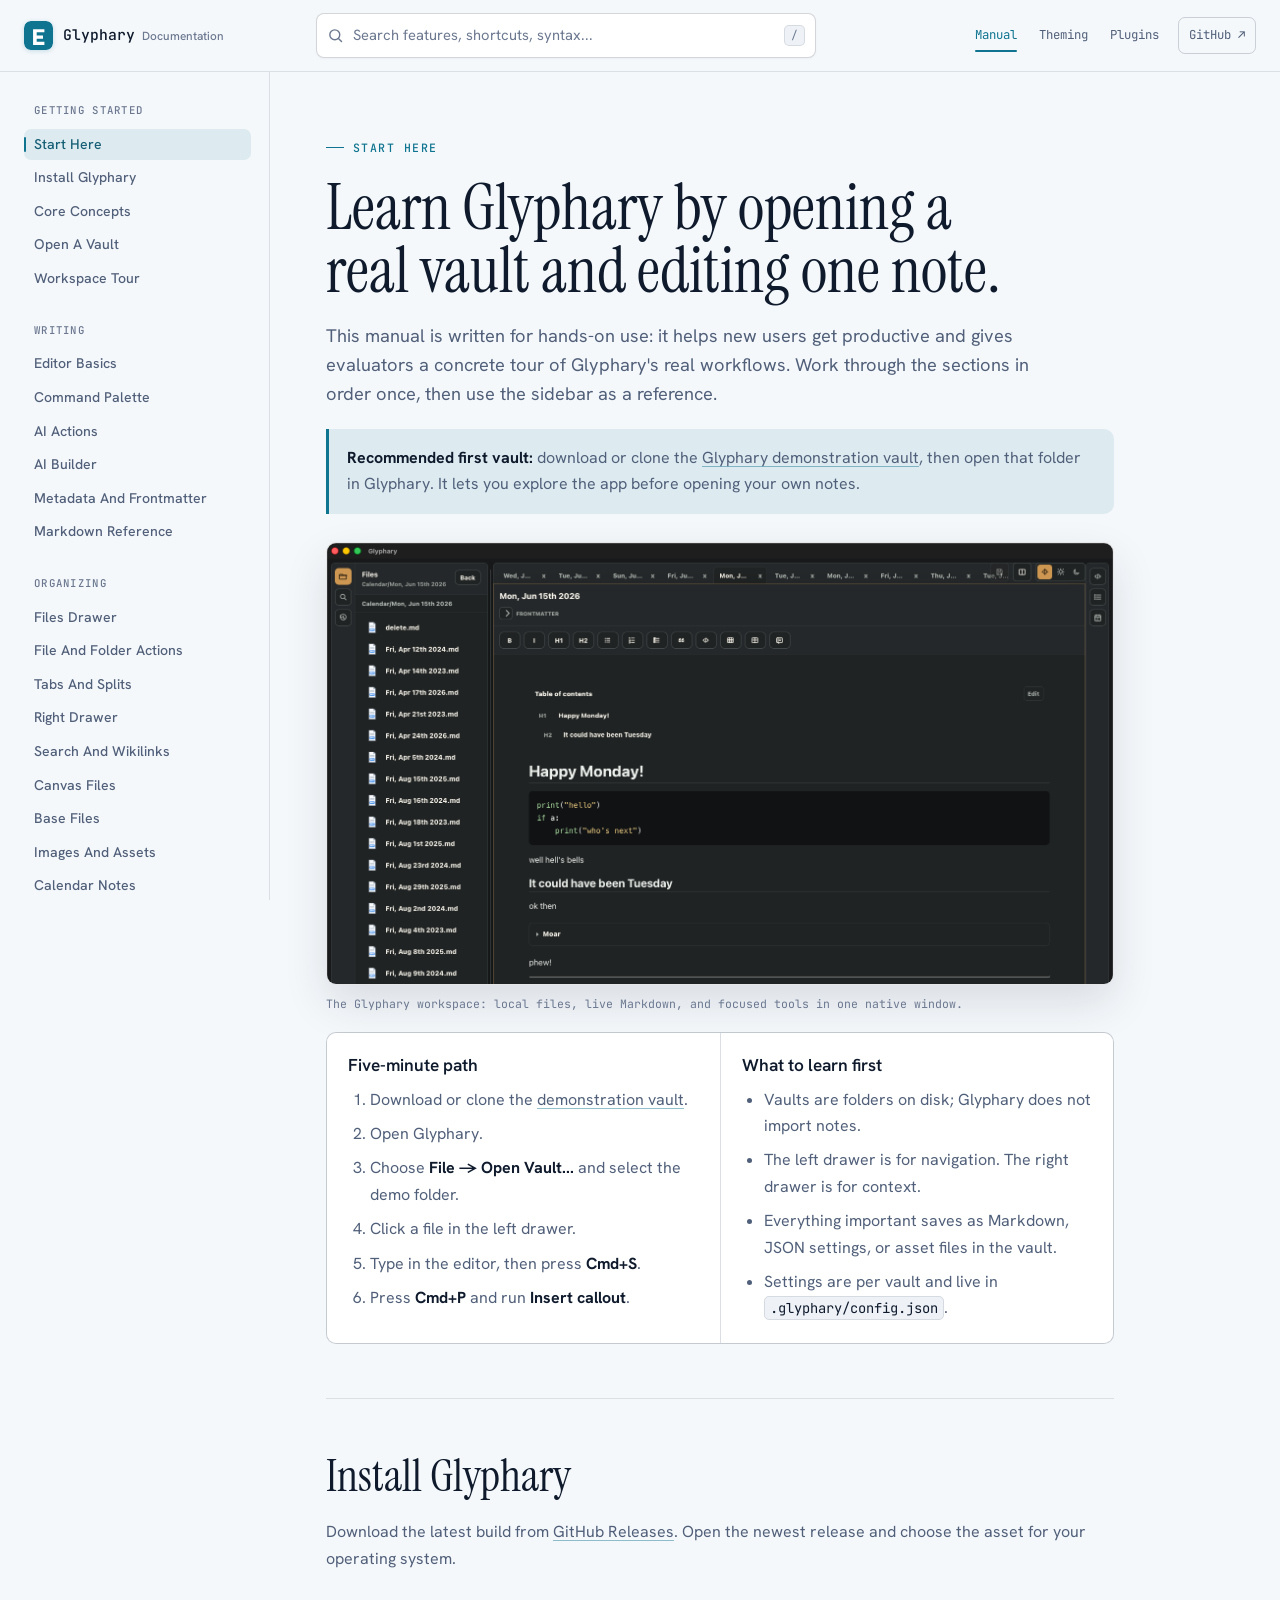
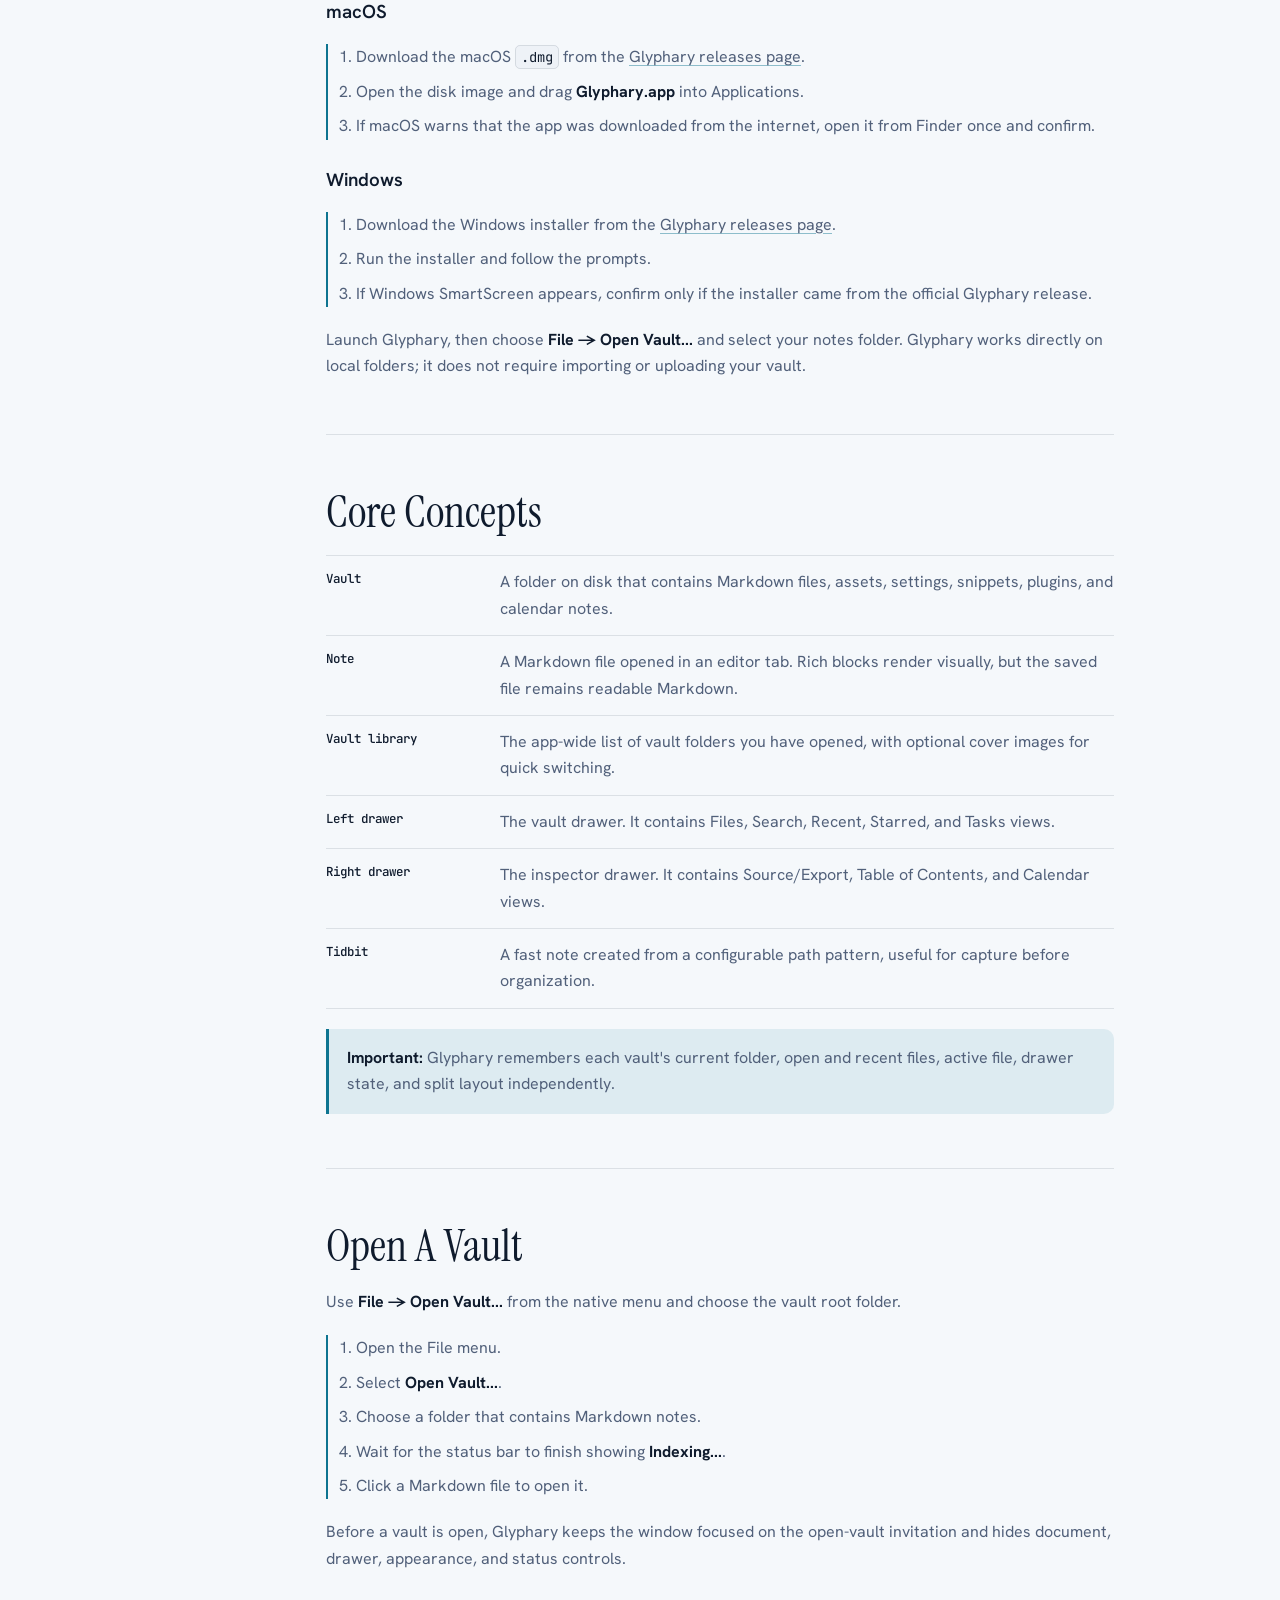
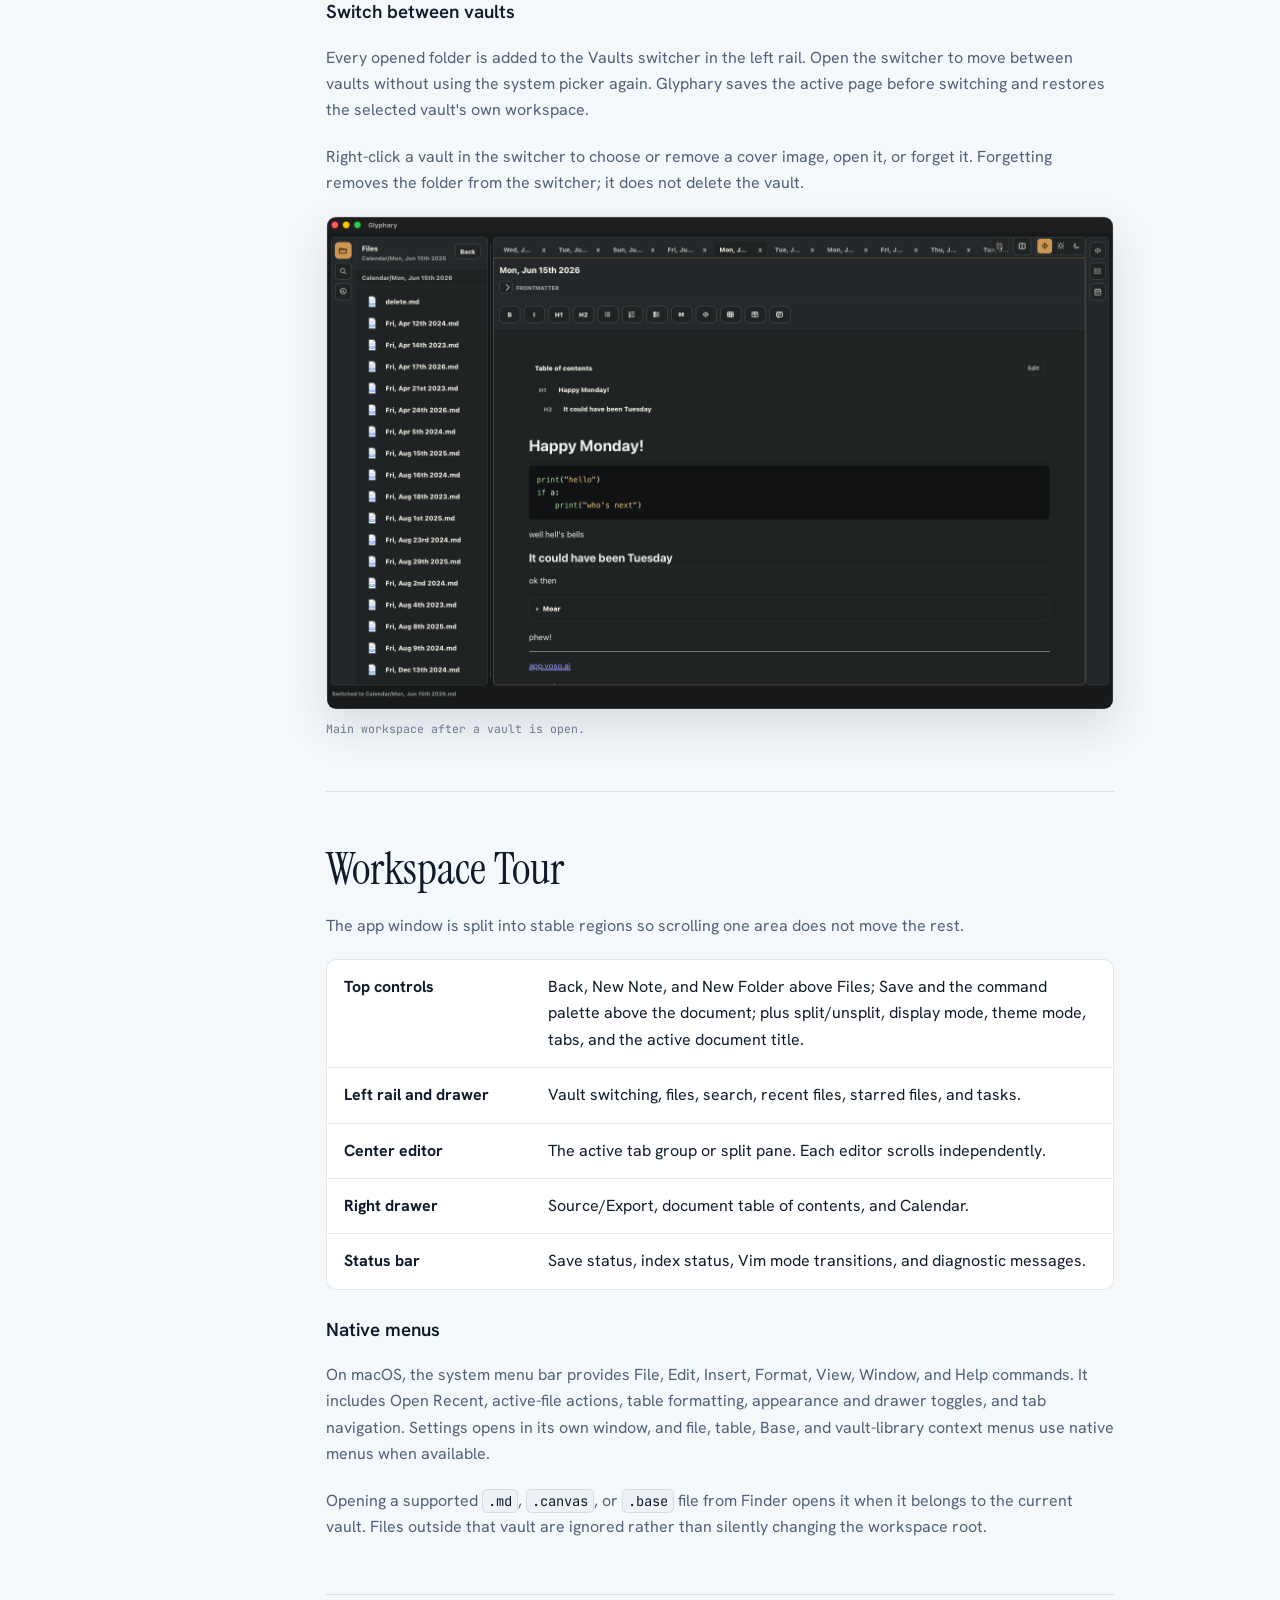
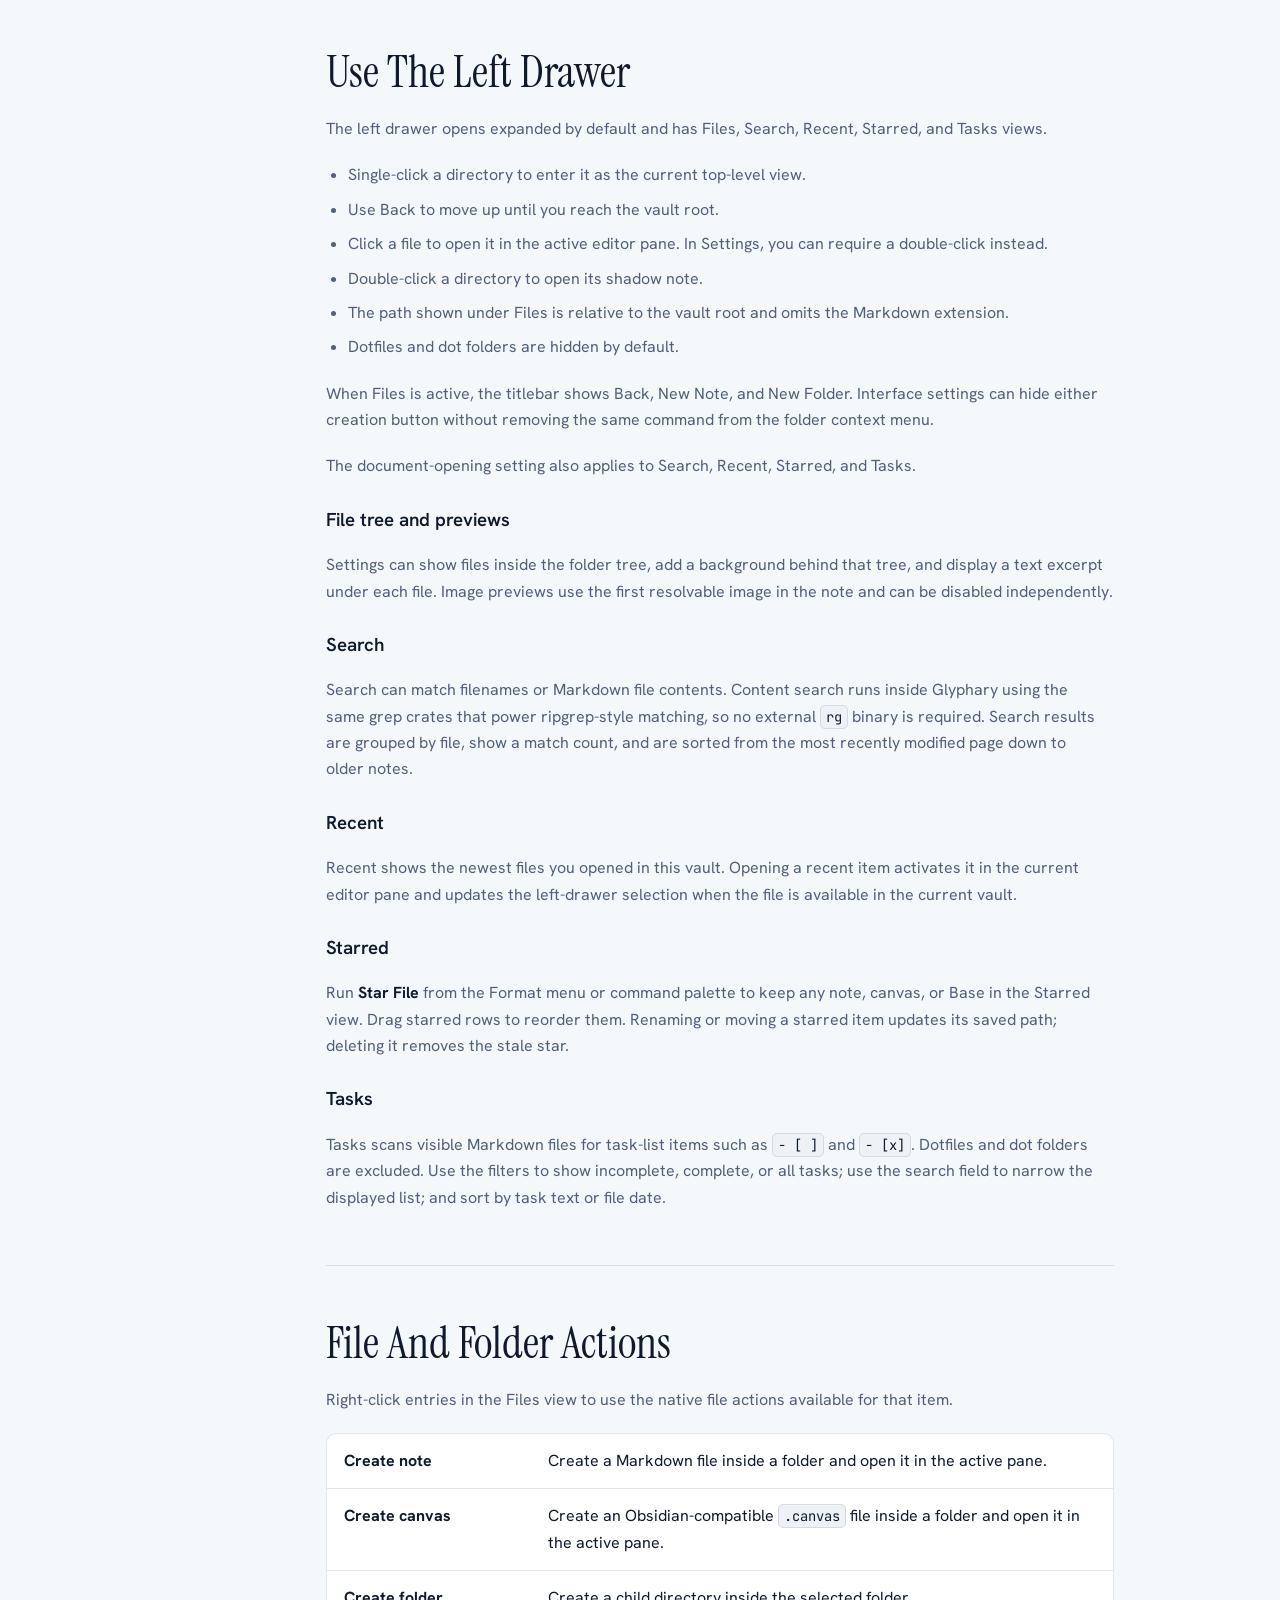
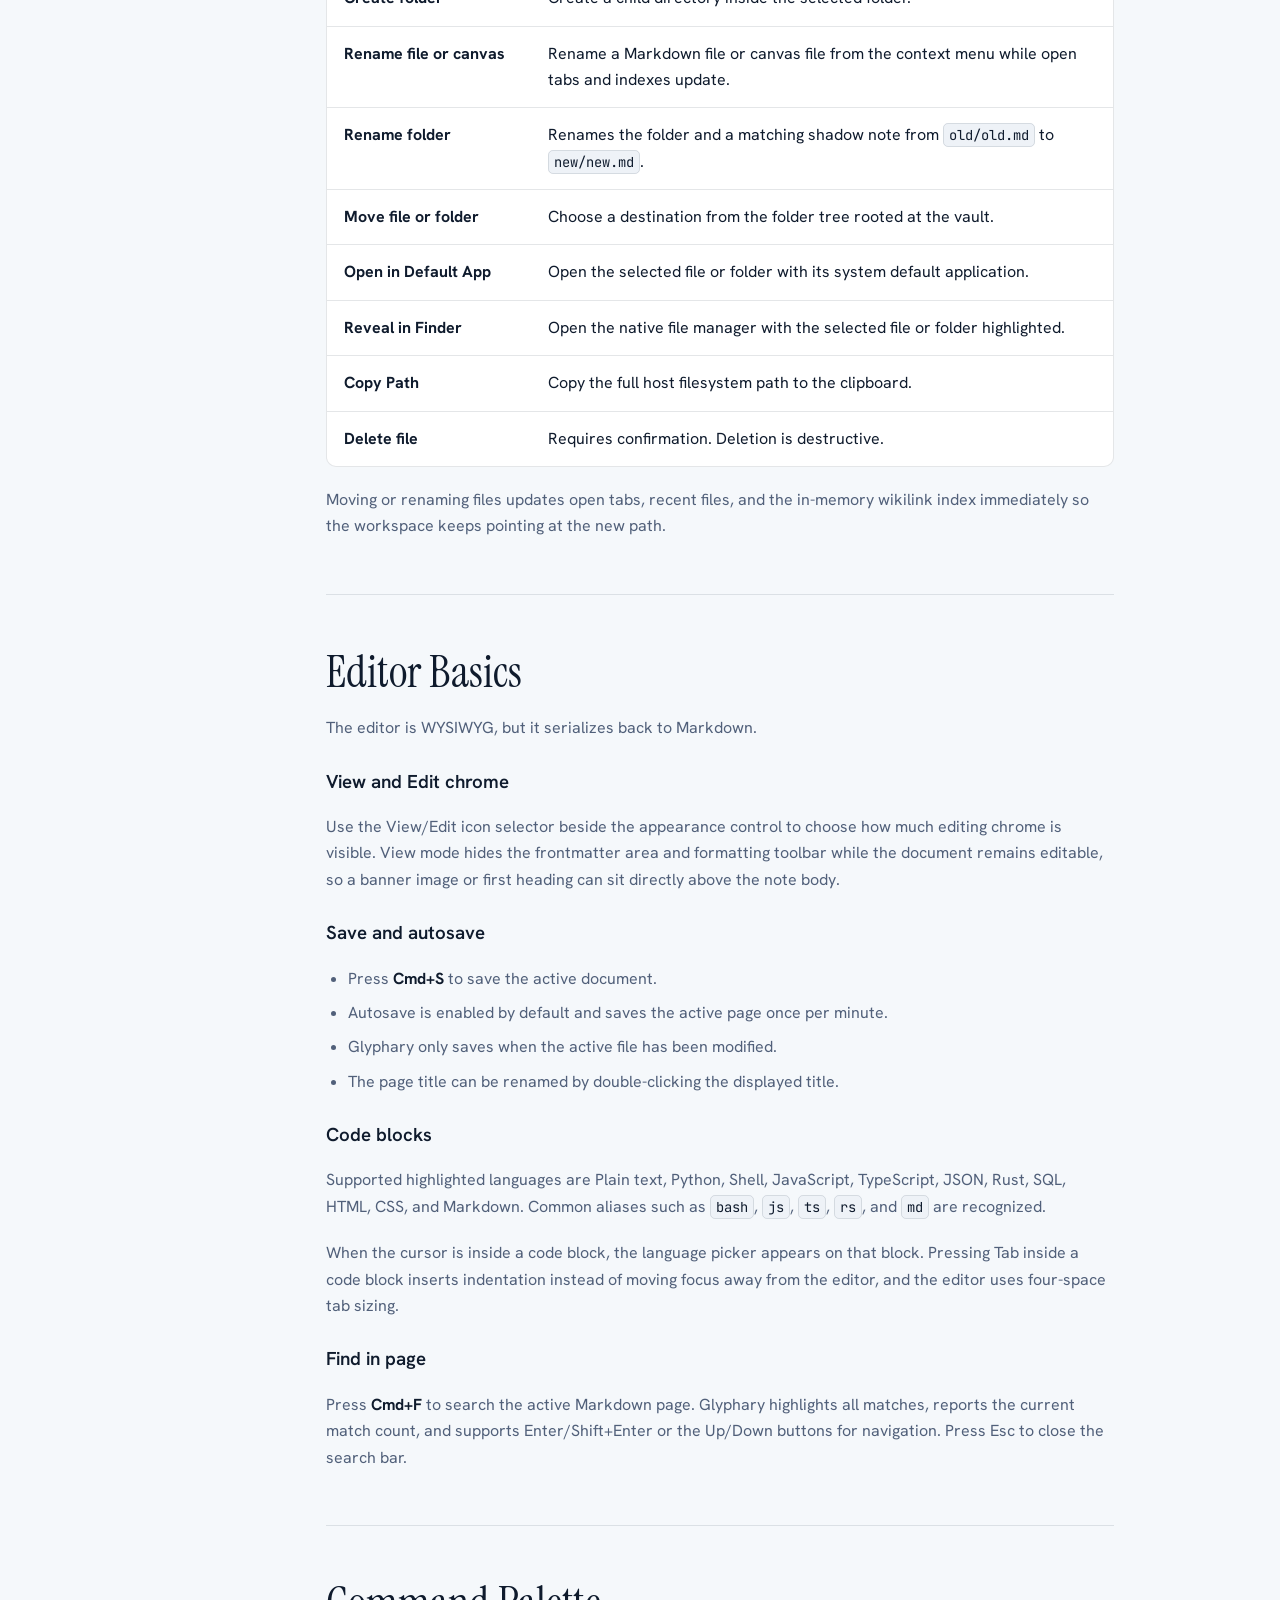
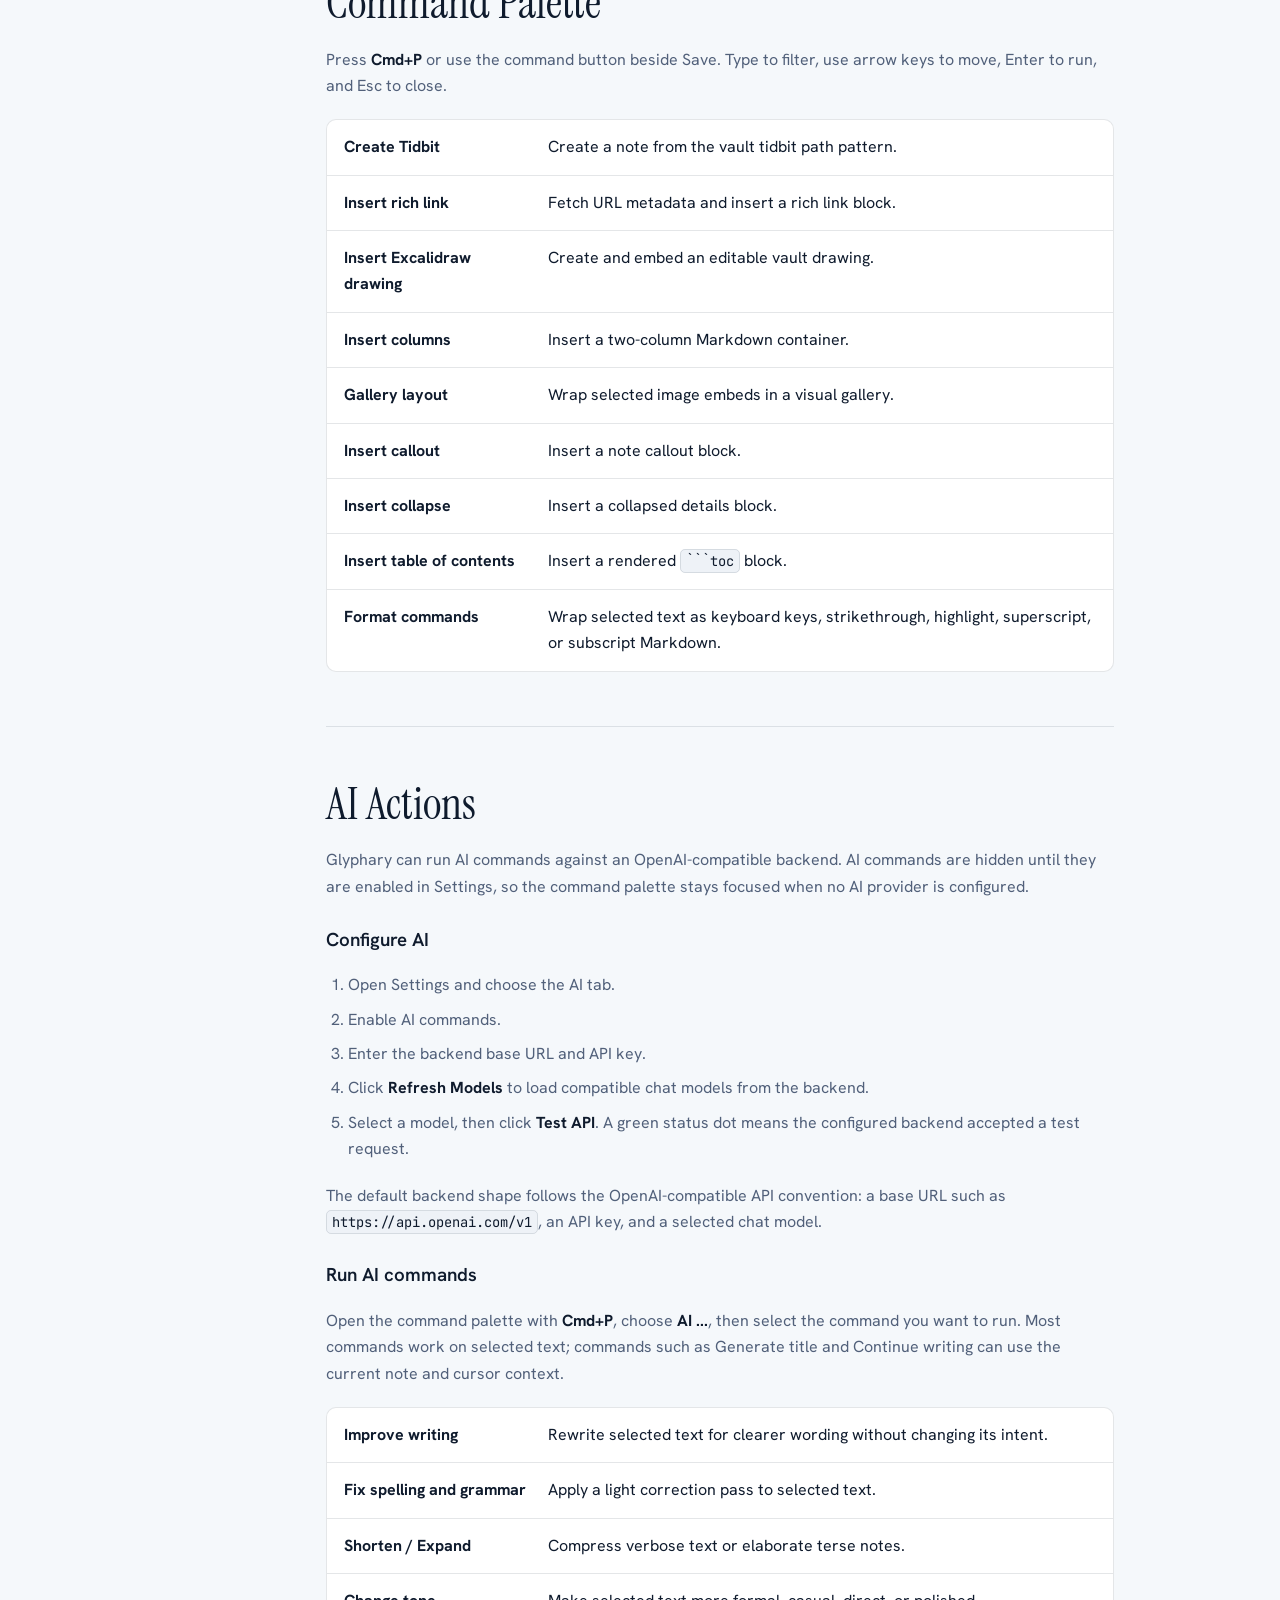
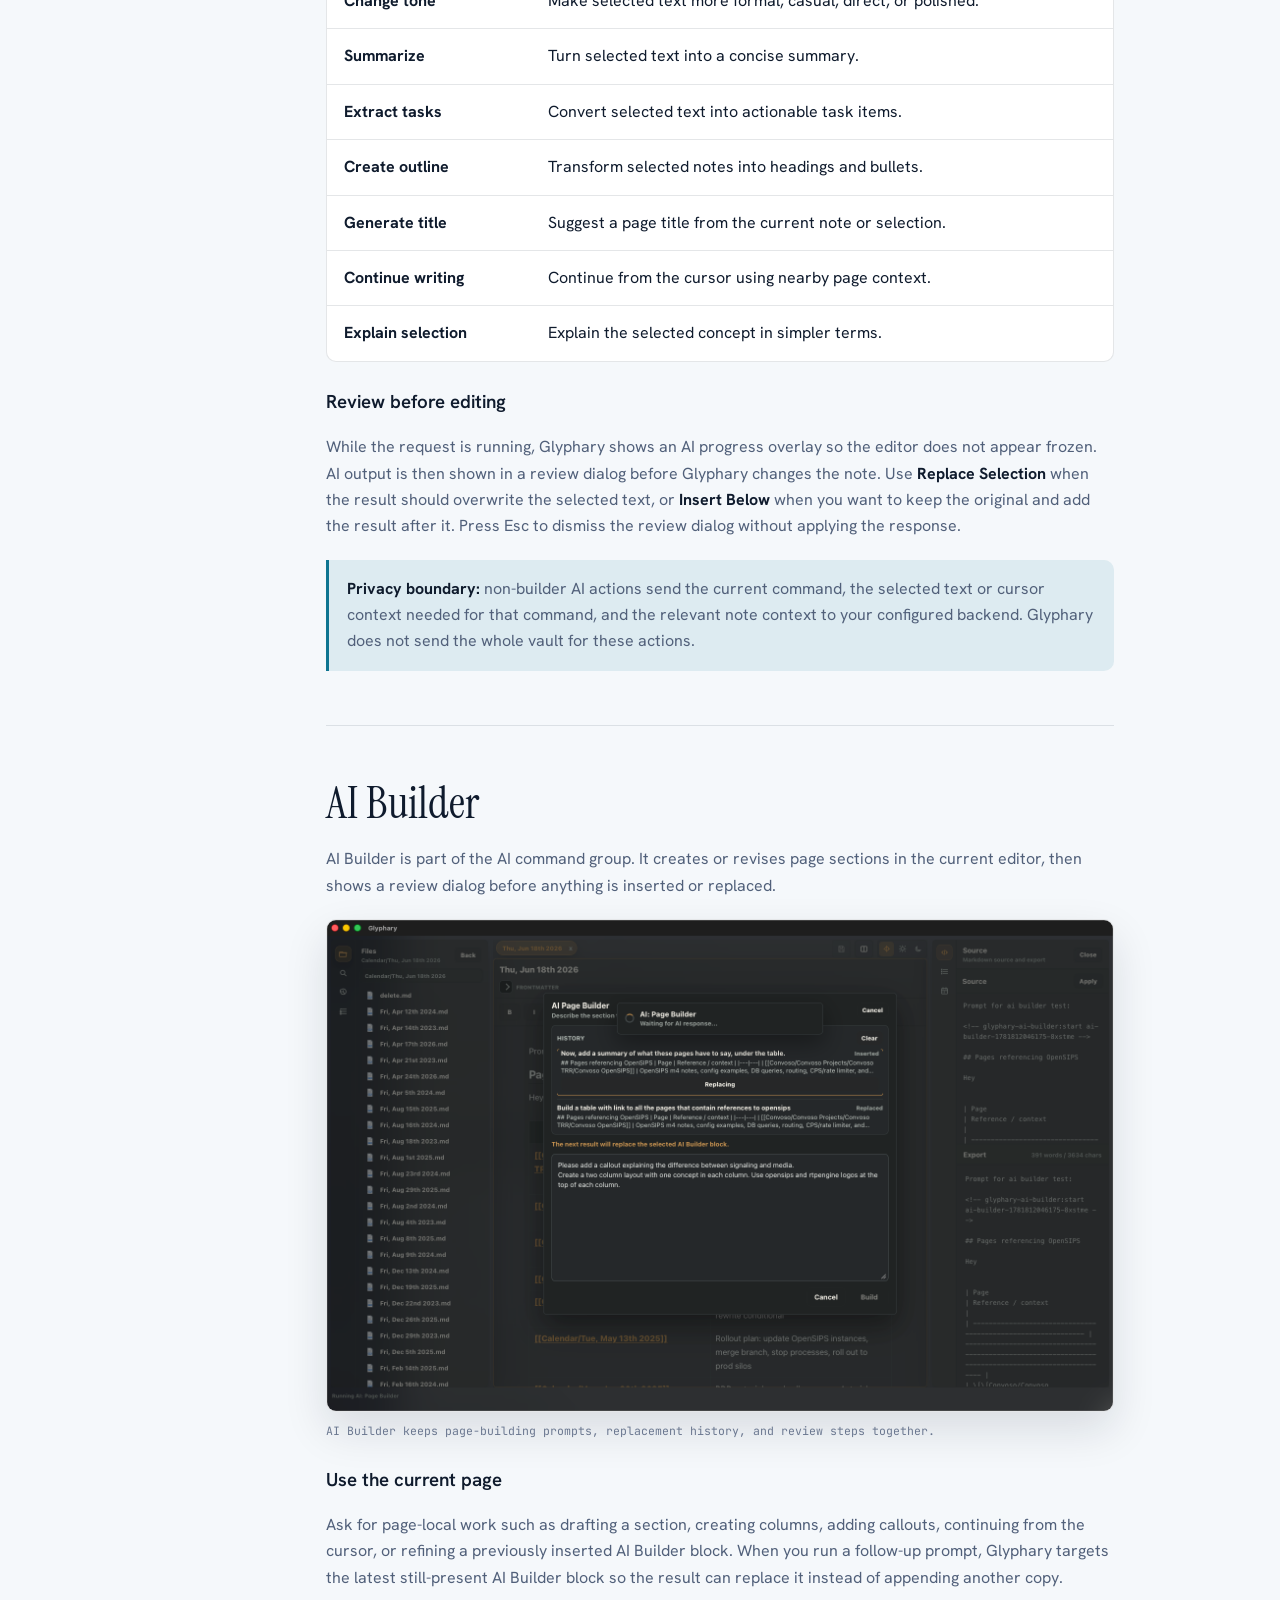
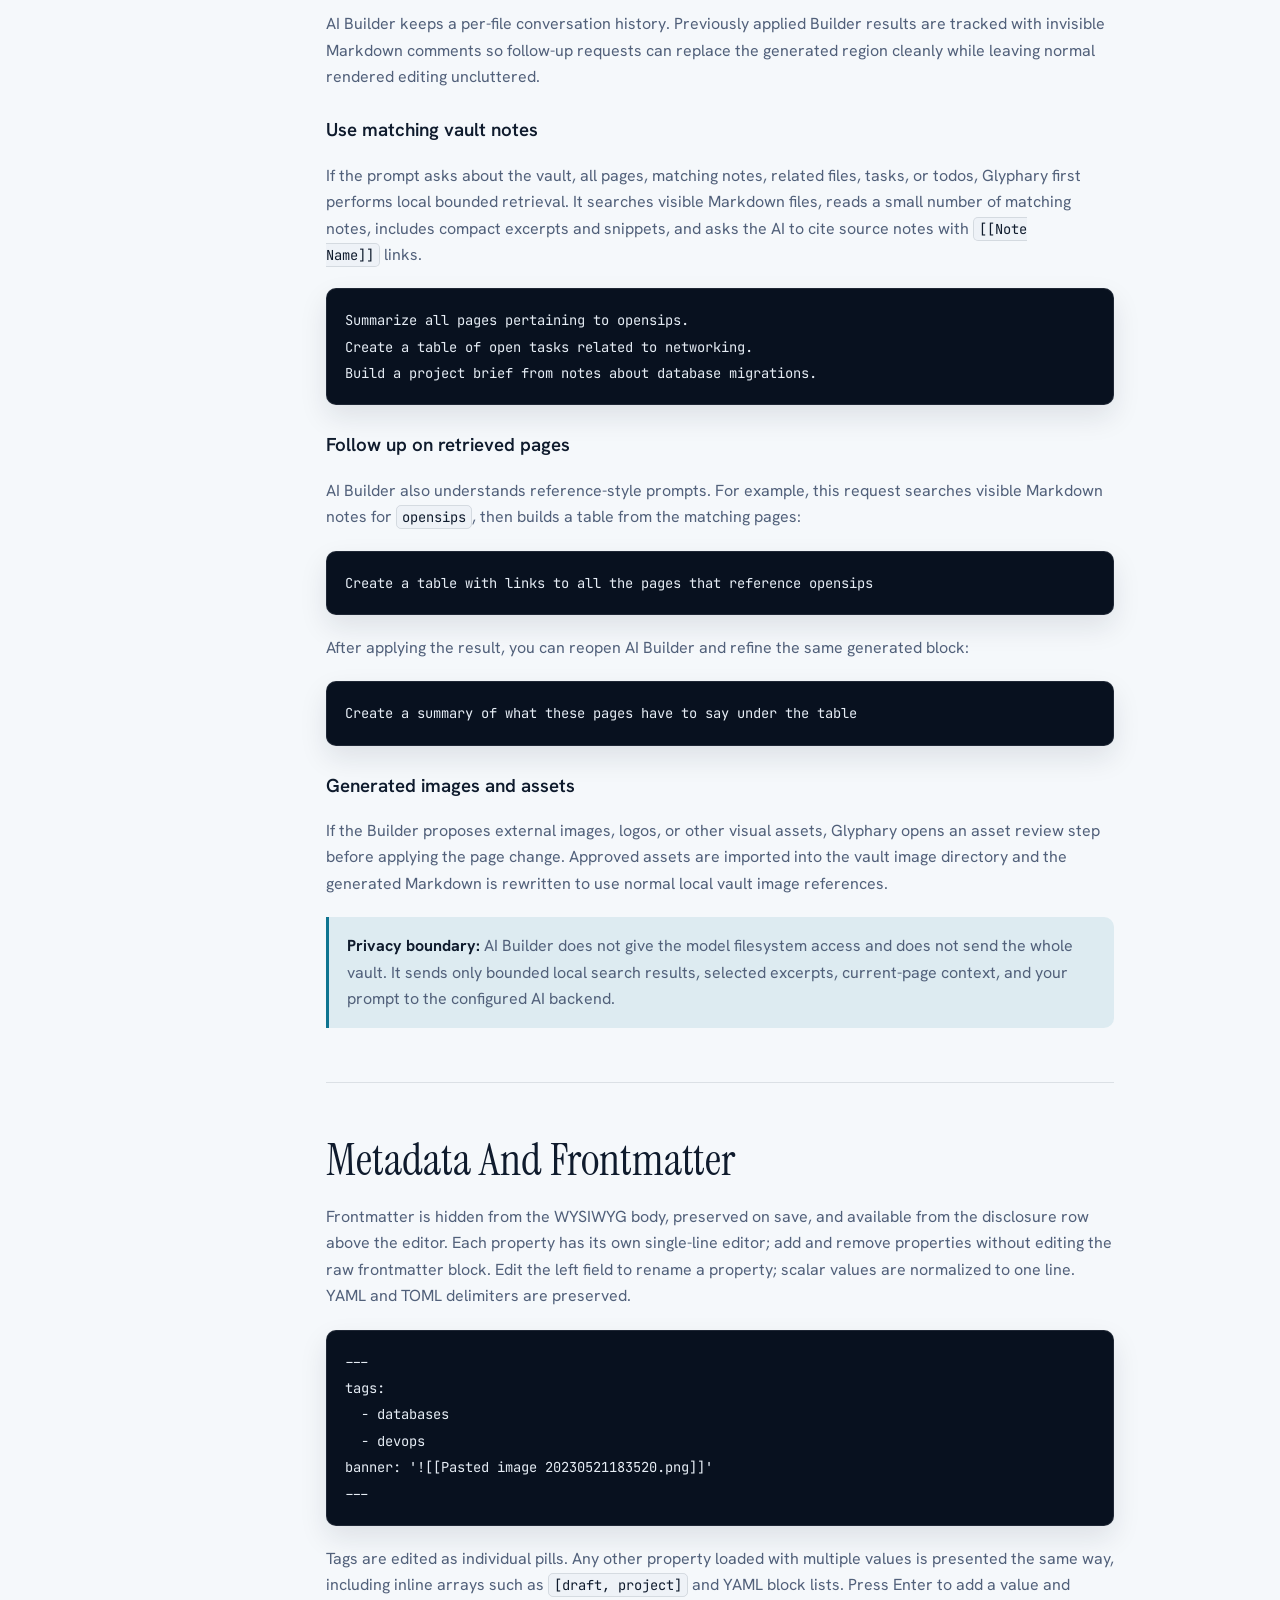
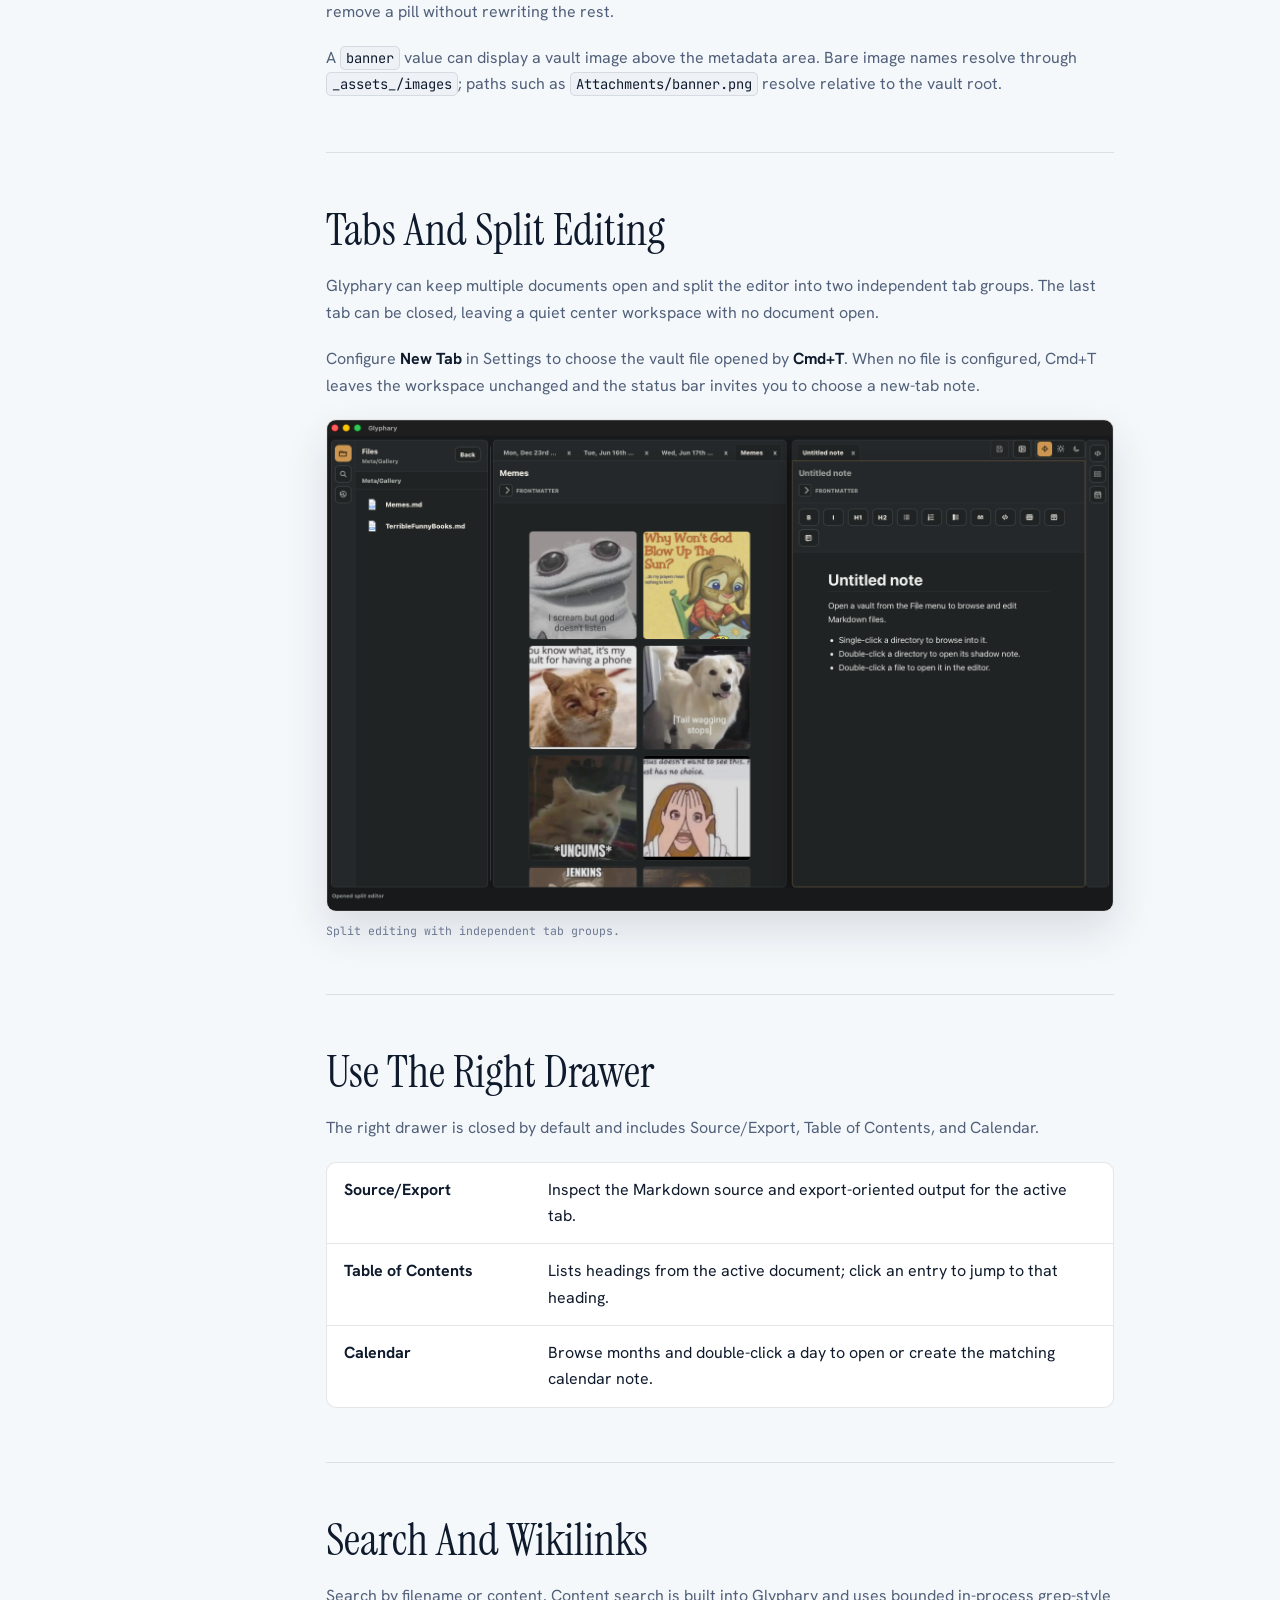
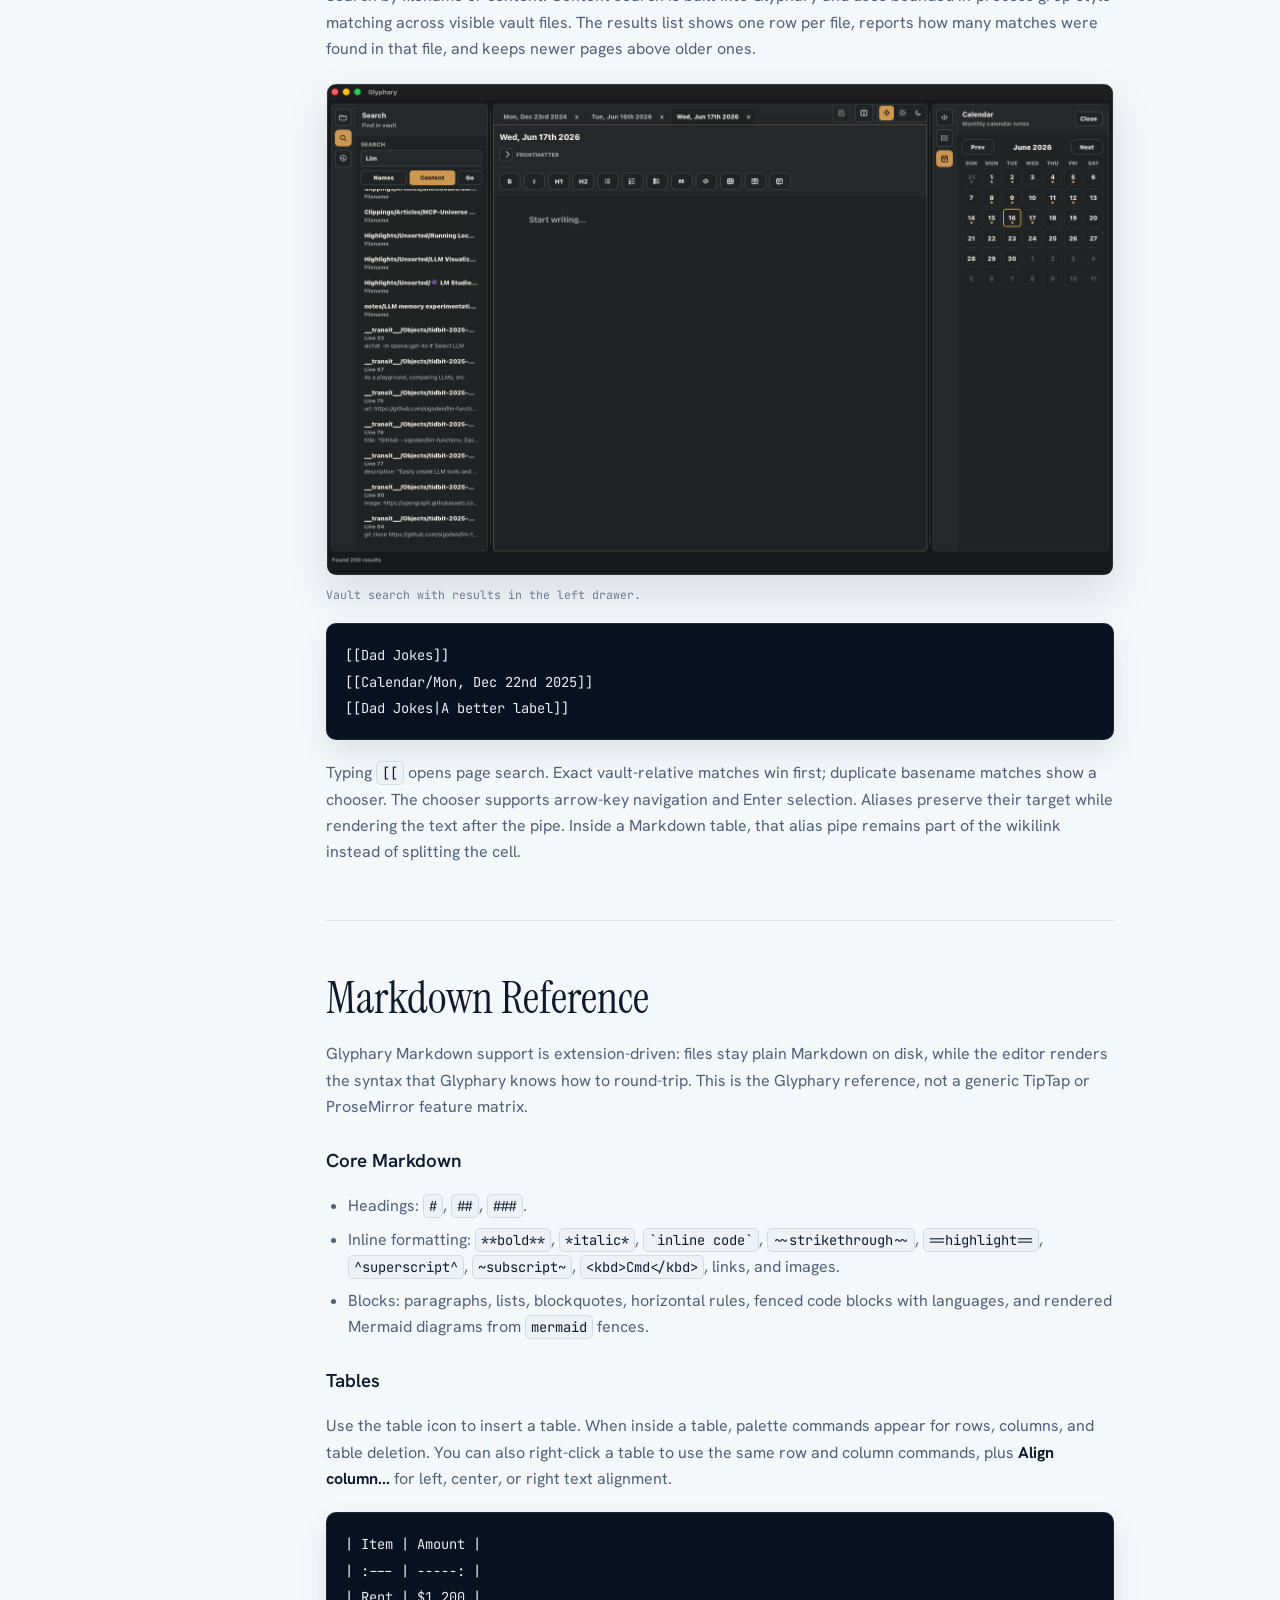
==== commit 2015bd59: "feat: beta.6" ====
--- a/index.html
+++ b/index.html
@@ -126,7 +126,7 @@
                 <li>Download or clone the <a href="https://github.com/glyphary/demo">demonstration vault</a>.</li>
                 <li>Open Glyphary.</li>
                 <li>Choose <strong>File -> Open Vault...</strong> and select the demo folder.</li>
-                <li>Double-click a file in the left drawer.</li>
+                <li>Click a file in the left drawer.</li>
                 <li>Type in the editor, then press <strong>Cmd+S</strong>.</li>
                 <li>Press <strong>Cmd+P</strong> and run <strong>Insert callout</strong>.</li>
               </ol>
@@ -193,8 +193,12 @@
             <li>Select <strong>Open Vault...</strong>.</li>
             <li>Choose a folder that contains Markdown notes.</li>
             <li>Wait for the status bar to finish showing <strong>Indexing...</strong>.</li>
-            <li>Double-click a Markdown file to open it.</li>
+            <li>Click a Markdown file to open it.</li>
           </ol>
+          <p>
+            Before a vault is open, Glyphary keeps the window focused on the open-vault invitation
+            and hides document, drawer, appearance, and status controls.
+          </p>
           <h3>Switch between vaults</h3>
           <p>
             Every opened folder is added to the Vaults switcher in the left rail. Open the switcher
@@ -211,11 +215,11 @@
           </figure>
         </section>
 
-        <section id="workspace" class="doc-section" data-search-text="workspace toolbar panes title save split theme status bar drawers layout resizing">
+        <section id="workspace" class="doc-section" data-search-text="workspace toolbar panes title save command palette back new note new folder split theme status bar drawers layout resizing">
           <h2>Workspace Tour</h2>
           <p>The app window is split into stable regions so scrolling one area does not move the rest.</p>
           <div class="feature-table">
-            <div><strong>Top controls</strong><span>Save, split/unsplit, theme mode, tabs, and active document title.</span></div>
+            <div><strong>Top controls</strong><span>Back, New Note, and New Folder above Files; Save and the command palette above the document; plus split/unsplit, display mode, theme mode, tabs, and the active document title.</span></div>
             <div><strong>Left rail and drawer</strong><span>Vault switching, files, search, recent files, starred files, and tasks.</span></div>
             <div><strong>Center editor</strong><span>The active tab group or split pane. Each editor scrolls independently.</span></div>
             <div><strong>Right drawer</strong><span>Source/Export, document table of contents, and Calendar.</span></div>
@@ -241,11 +245,17 @@
           <ul>
             <li>Single-click a directory to enter it as the current top-level view.</li>
             <li>Use Back to move up until you reach the vault root.</li>
-            <li>Double-click a file to open it in the active editor pane.</li>
+            <li>Click a file to open it in the active editor pane. In Settings, you can require a double-click instead.</li>
             <li>Double-click a directory to open its shadow note.</li>
             <li>The path shown under Files is relative to the vault root and omits the Markdown extension.</li>
             <li>Dotfiles and dot folders are hidden by default.</li>
           </ul>
+          <p>
+            When Files is active, the titlebar shows Back, New Note, and New Folder. Interface
+            settings can hide either creation button without removing the same command from the
+            folder context menu.
+          </p>
+          <p>The document-opening setting also applies to Search, Recent, Starred, and Tasks.</p>
           <h3>File tree and previews</h3>
           <p>
             Settings can show files inside the folder tree, add a background behind that tree, and
@@ -337,9 +347,9 @@
           </p>
         </section>
 
-        <section id="command-palette" class="doc-section" data-search-text="command palette cmd p commands table contextual plugin arrows enter escape">
+        <section id="command-palette" class="doc-section" data-search-text="command palette cmd p save button commands table contextual plugin arrows enter escape">
           <h2>Command Palette</h2>
-          <p>Press <strong>Cmd+P</strong>, type to filter, use arrow keys to move, Enter to run, and Esc to close.</p>
+          <p>Press <strong>Cmd+P</strong> or use the command button beside Save. Type to filter, use arrow keys to move, Enter to run, and Esc to close.</p>
           <div class="feature-table">
             <div><strong>Create Tidbit</strong><span>Create a note from the vault tidbit path pattern.</span></div>
             <div><strong>Insert rich link</strong><span>Fetch URL metadata and insert a rich link block.</span></div>
@@ -673,8 +683,8 @@
         <section id="canvas-files" class="doc-section" data-search-text="canvas obsidian json canvas react flow file nodes graph viewer pan zoom minimap card note media web page group color edge handles delete save">
           <h2>Canvas Files</h2>
           <p>
-            Glyphary can open Obsidian-compatible <code>.canvas</code> files from the vault. Double-click
-            a canvas file in the Files drawer and it opens in a tab as a graph editor. Canvas files use a
+            Glyphary can open Obsidian-compatible <code>.canvas</code> files from the vault. Click a
+            canvas file in the Files drawer and it opens in a tab as a graph editor. Canvas files use a
             connected-node file icon in the Files and Recent drawers so they are easy to distinguish from
             Markdown notes.
           </p>
@@ -800,12 +810,14 @@
               <tr><th>Drawings</th><td><code>_assets_/drawings</code></td></tr>
               <tr><th>CSS snippets</th><td><code>_snippets_</code></td></tr>
               <tr><th>Plugins</th><td><code>.glyphary/plugins</code></td></tr>
+              <tr><th>Document opening</th><td>One click</td></tr>
+              <tr><th>Files titlebar actions</th><td>New Note and New Folder shown</td></tr>
             </tbody>
           </table>
           <h3>Settings tabs</h3>
           <div class="feature-table">
-            <div><strong>Main</strong><span>Asset directory, New Tab file, dotfiles, folder-tree files and background, file and image previews, Base card layout, tidbits, frontmatter pills, calendar preview delay, Vim mode, and autosave.</span></div>
-            <div><strong>Appearance</strong><span>Window glass, title-bar document proxy, status bar, workspace margins, UI text weight, section corners, theme templates, CSS snippets, and callout rendering.</span></div>
+            <div><strong>Main</strong><span>Vault paths and previews, an Interface group for New Note, New Folder, the document proxy, the status bar, and document click behavior, plus tidbits, frontmatter, calendar previews, Vim mode, and autosave.</span></div>
+            <div><strong>Appearance</strong><span>Window glass, workspace margins, UI text weight, section corners, theme templates, CSS snippets, and callout rendering.</span></div>
             <div><strong>Canvas</strong><span>Node and edge thickness, edge style, grid visibility and snapping, and the preview/navigation box.</span></div>
             <div><strong>Plugins</strong><span>Enable vault plugins discovered under <code>.glyphary/plugins</code>.</span></div>
             <div><strong>AI</strong><span>Enable AI commands and configure the OpenAI-compatible backend.</span></div>
@@ -813,13 +825,13 @@
           </div>
         </section>
 
-        <section id="appearance" class="doc-section" data-search-text="appearance auto light dark theme builder snippets obsidian css variables glass document proxy title bar layout margins">
+        <section id="appearance" class="doc-section" data-search-text="appearance auto light dark theme builder snippets obsidian css variables glass title bar layout margins interface document proxy status bar">
           <h2>Appearance And Theming</h2>
           <p>
-            Appearance settings include Auto/Light/Dark, glass effect and opacity, an optional
-            title-bar document proxy, status bar visibility, UI text weight, rounded corners,
-            margins, theme templates, and CSS snippets. The document proxy shows the active filename
-            and opens native Reveal, Open in Default App, and Copy Path actions.
+            Appearance settings include Auto/Light/Dark, glass effect and opacity, UI text weight,
+            rounded corners, margins, theme templates, and CSS snippets. The Interface group under
+            Main controls the title-bar document proxy and status bar. The document proxy shows the
+            active filename and opens native Reveal, Open in Default App, and Copy Path actions.
           </p>
           <h3>Theme Builder groups</h3>
           <p>The builder exposes Canvas, Text, Accent And Borders, Blocks, Callouts, Syntax, Typography, and Spacing And Shape.</p>
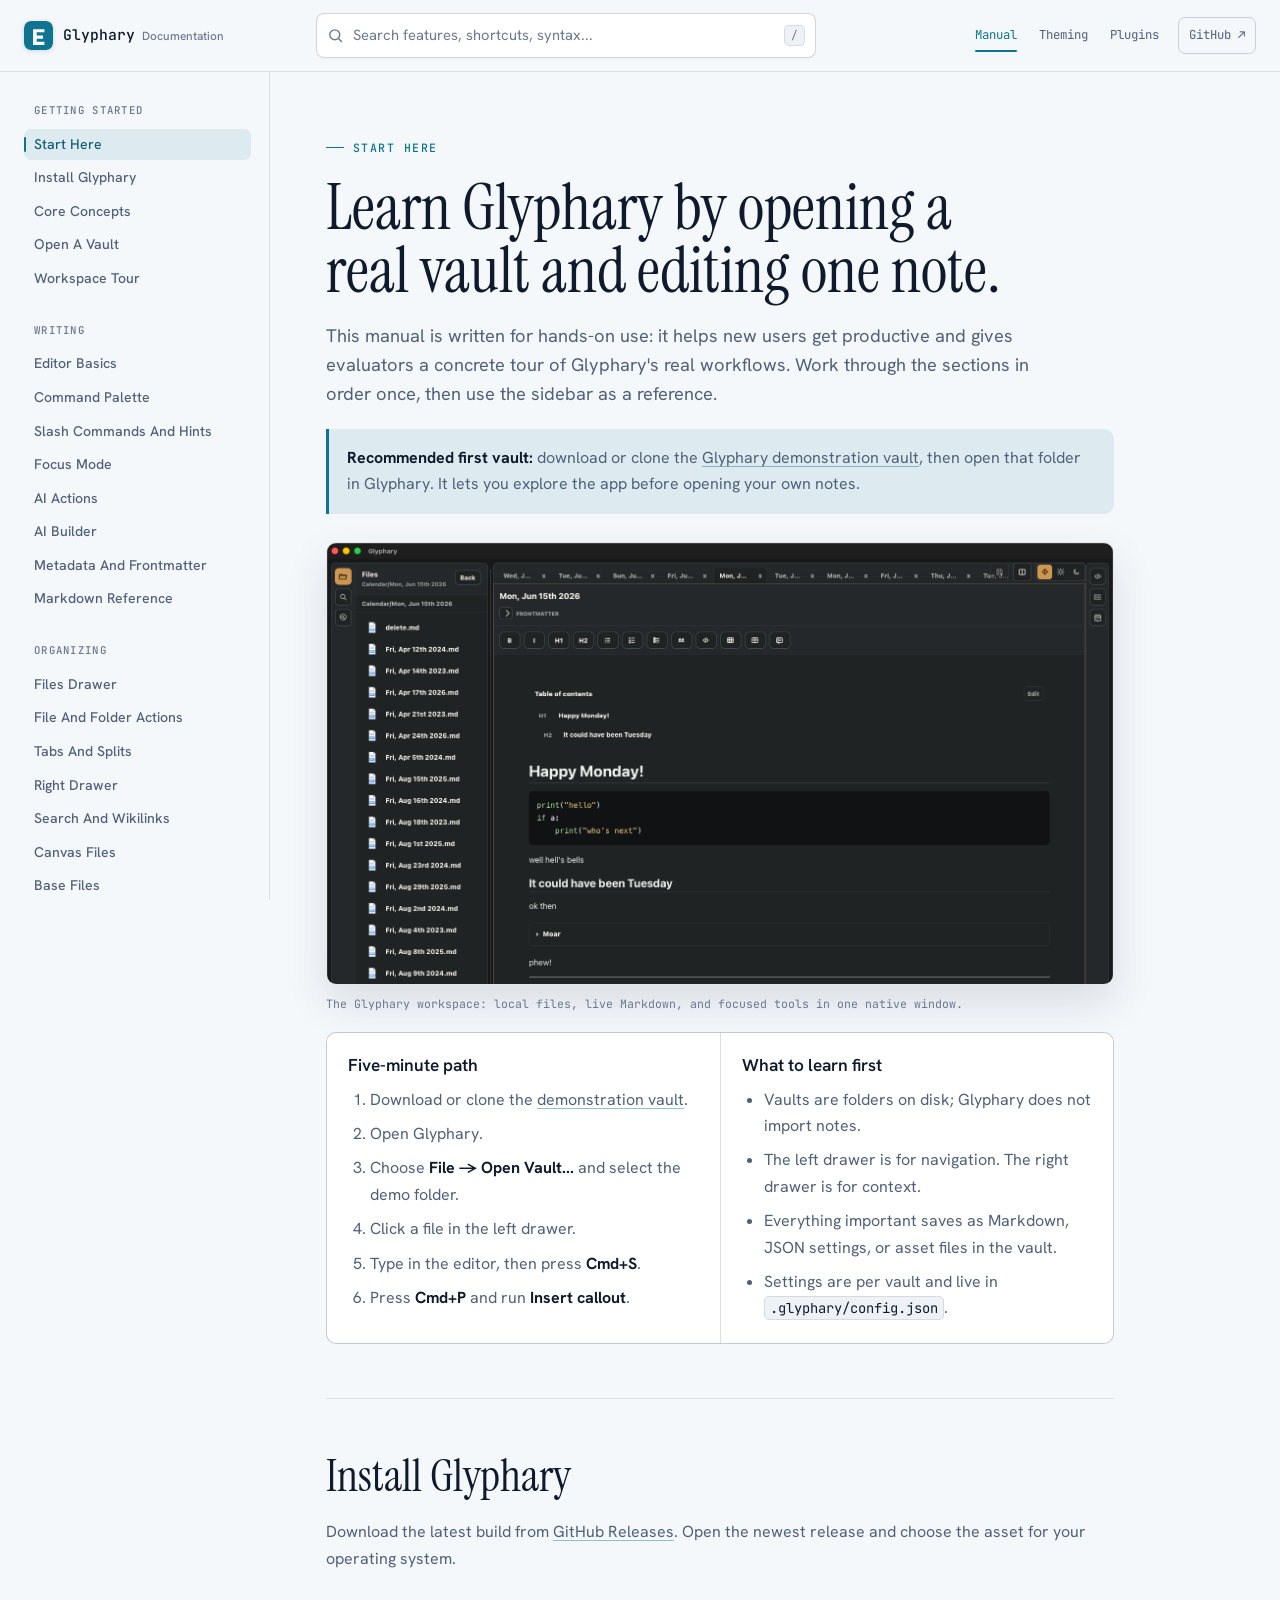
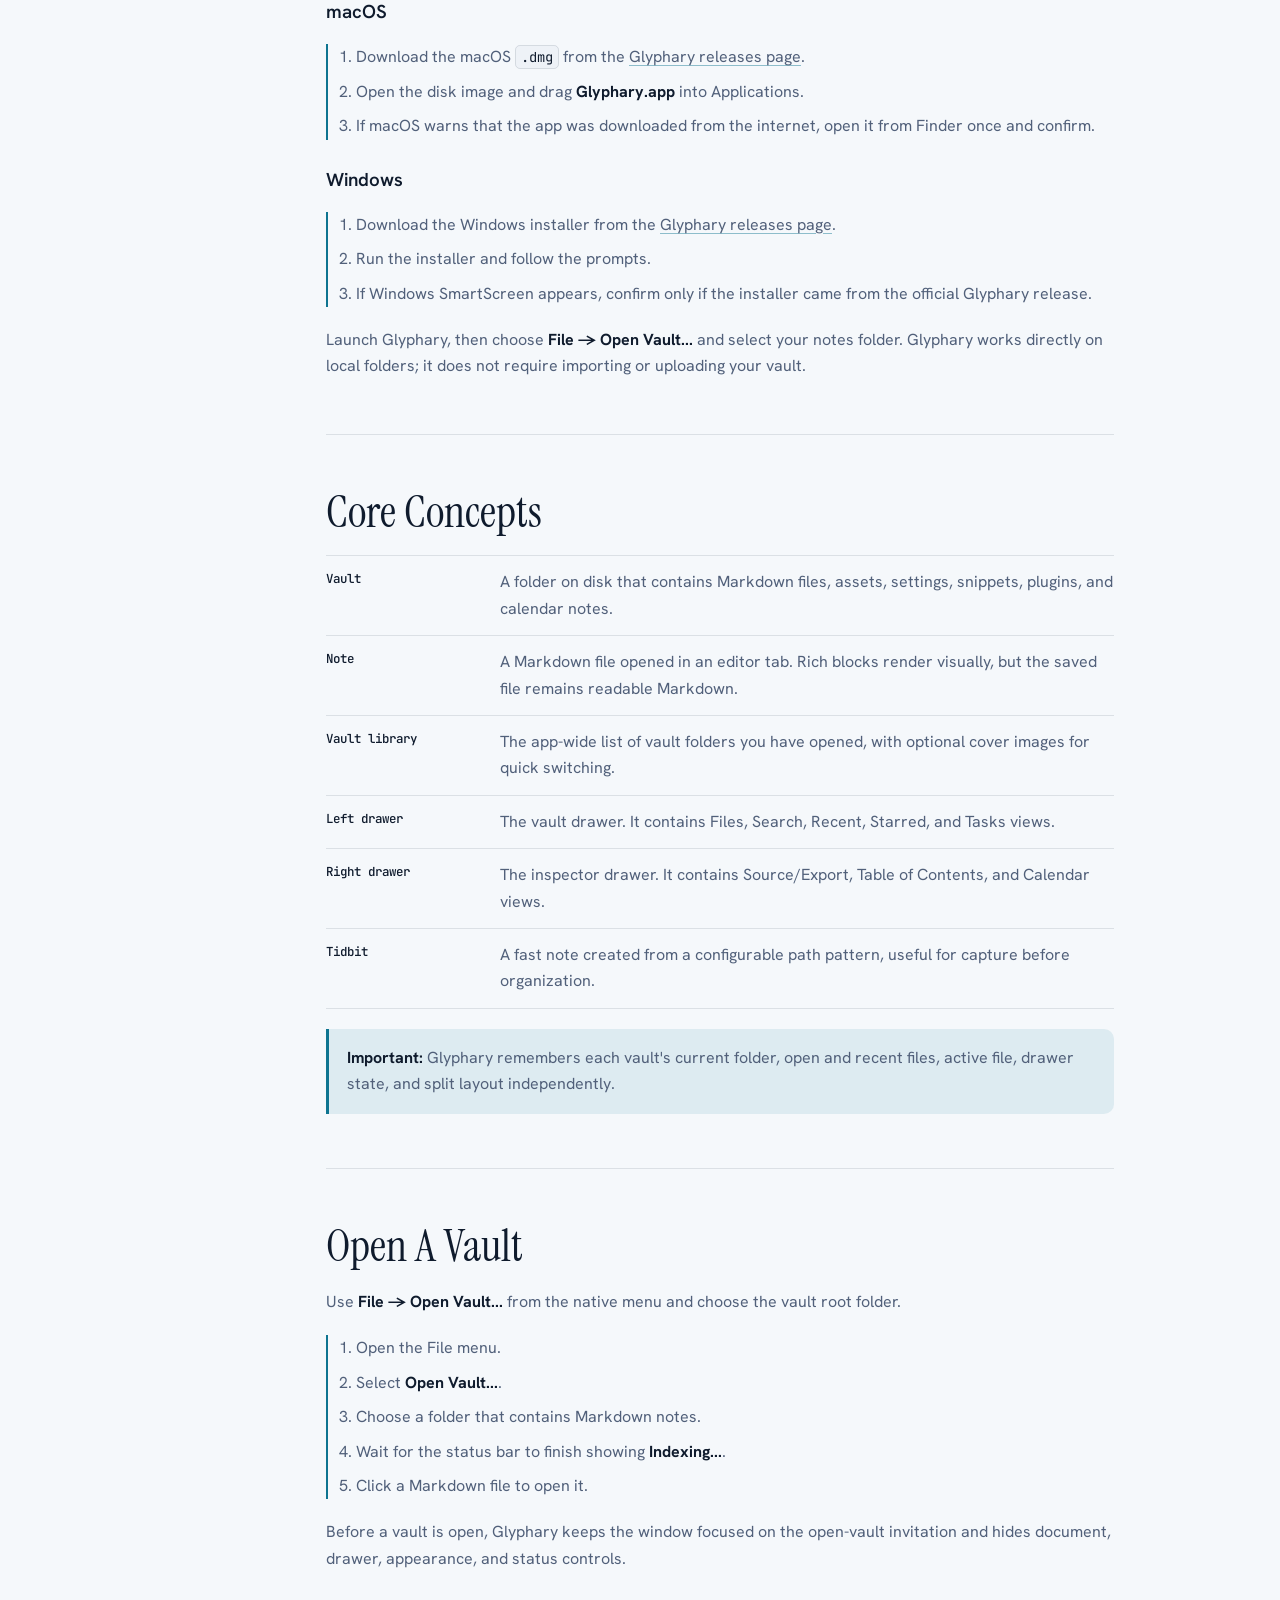
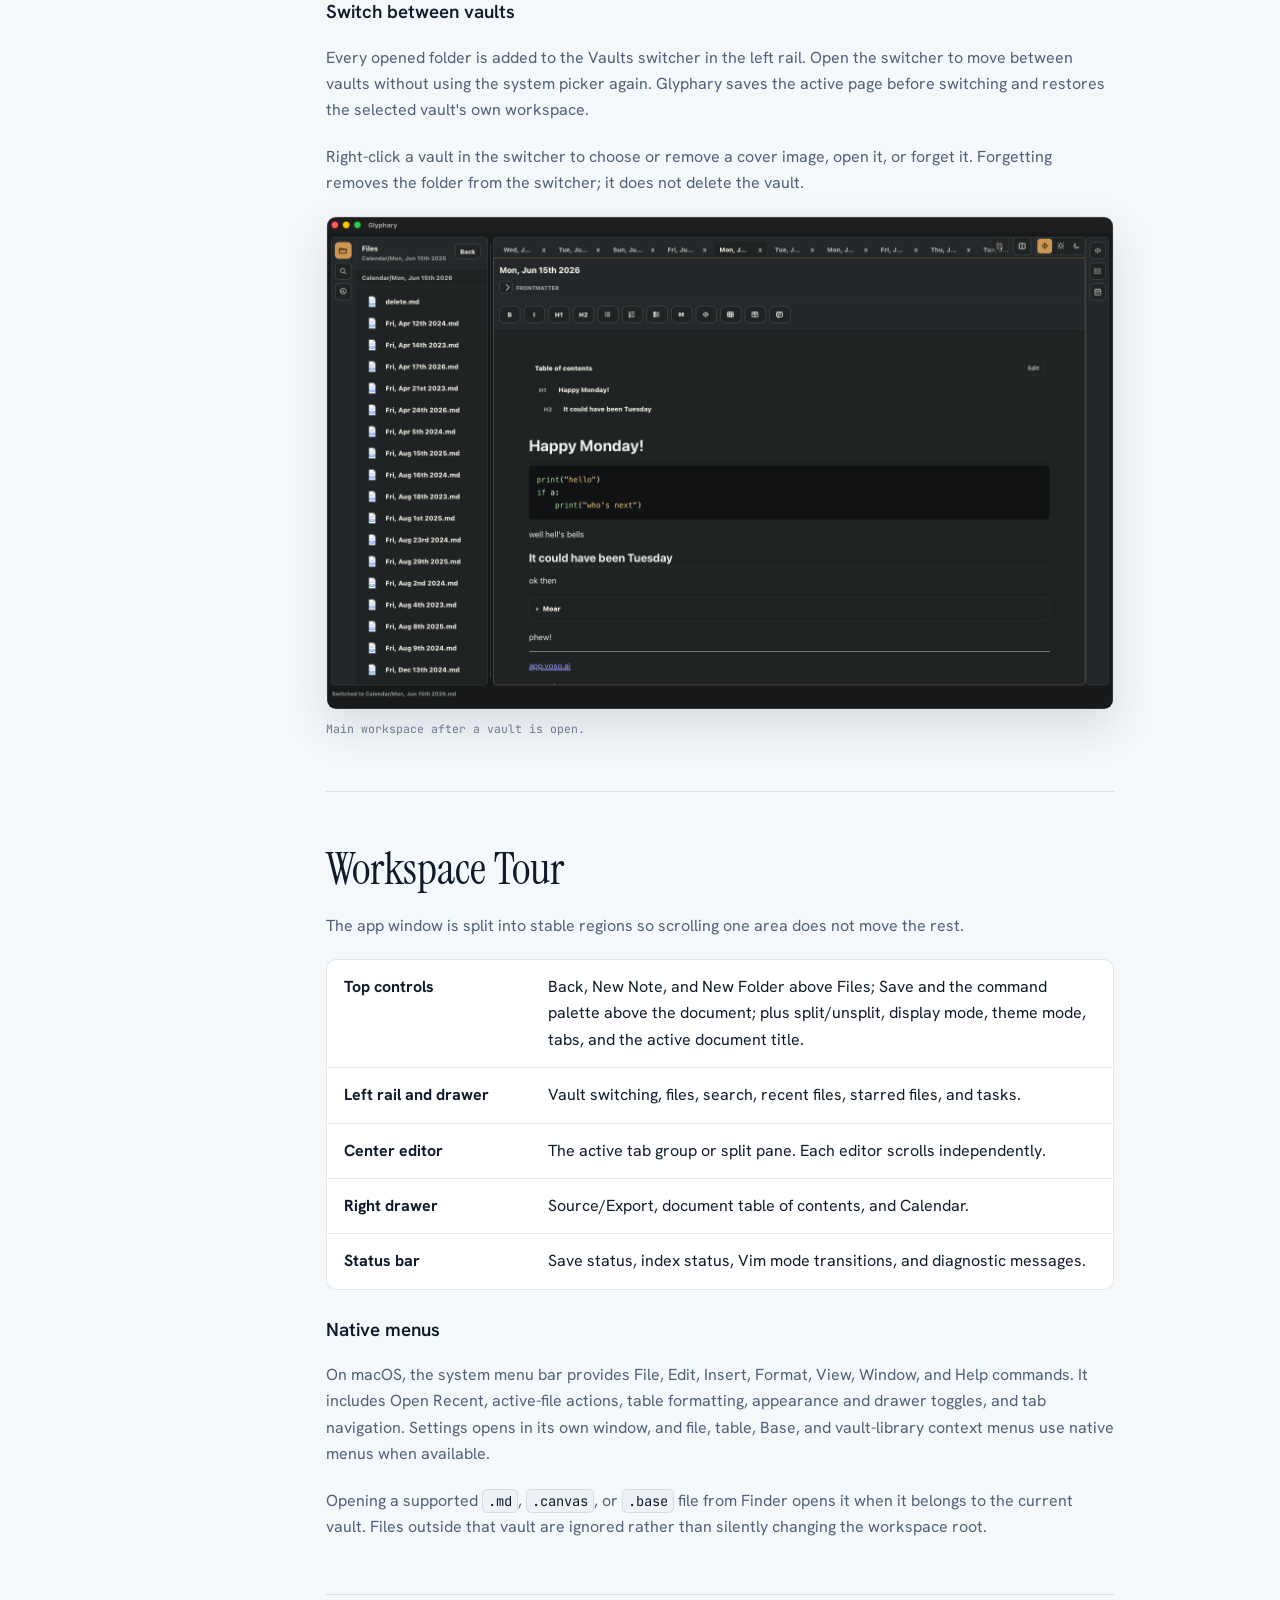
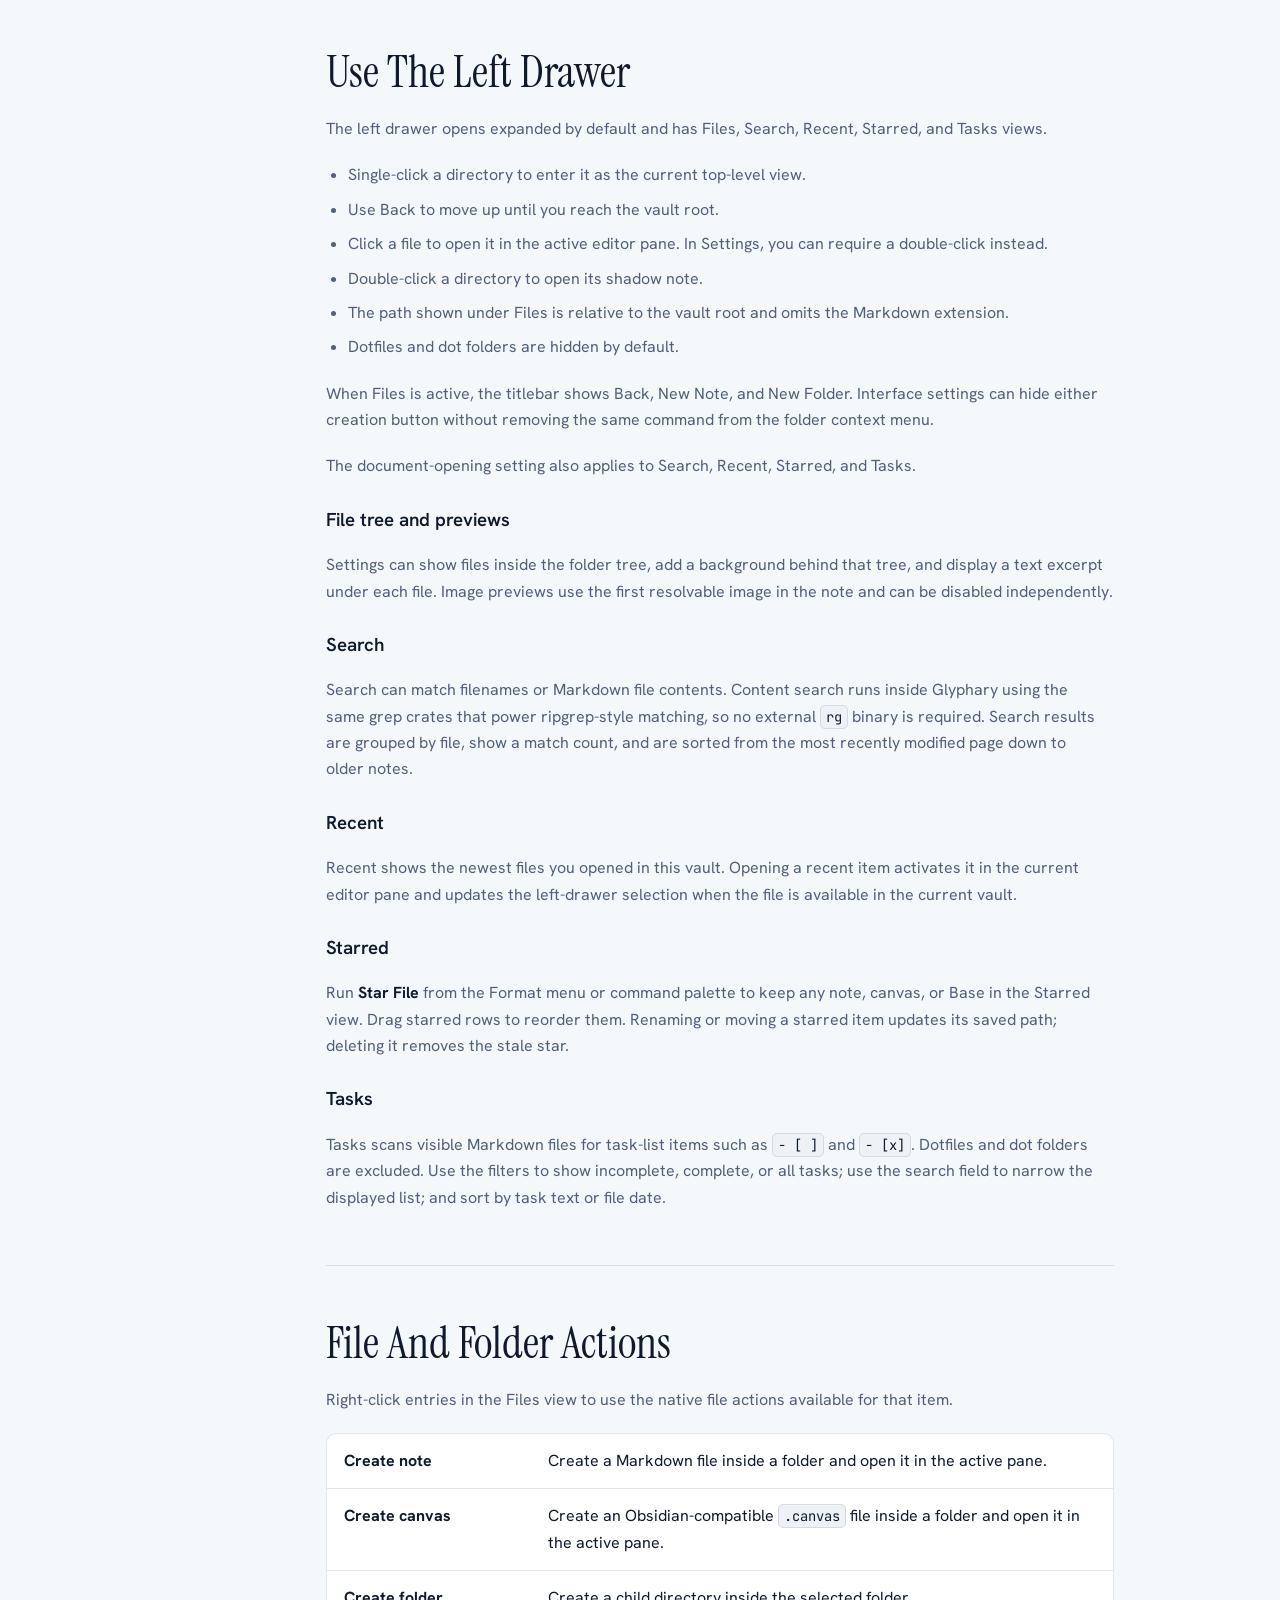
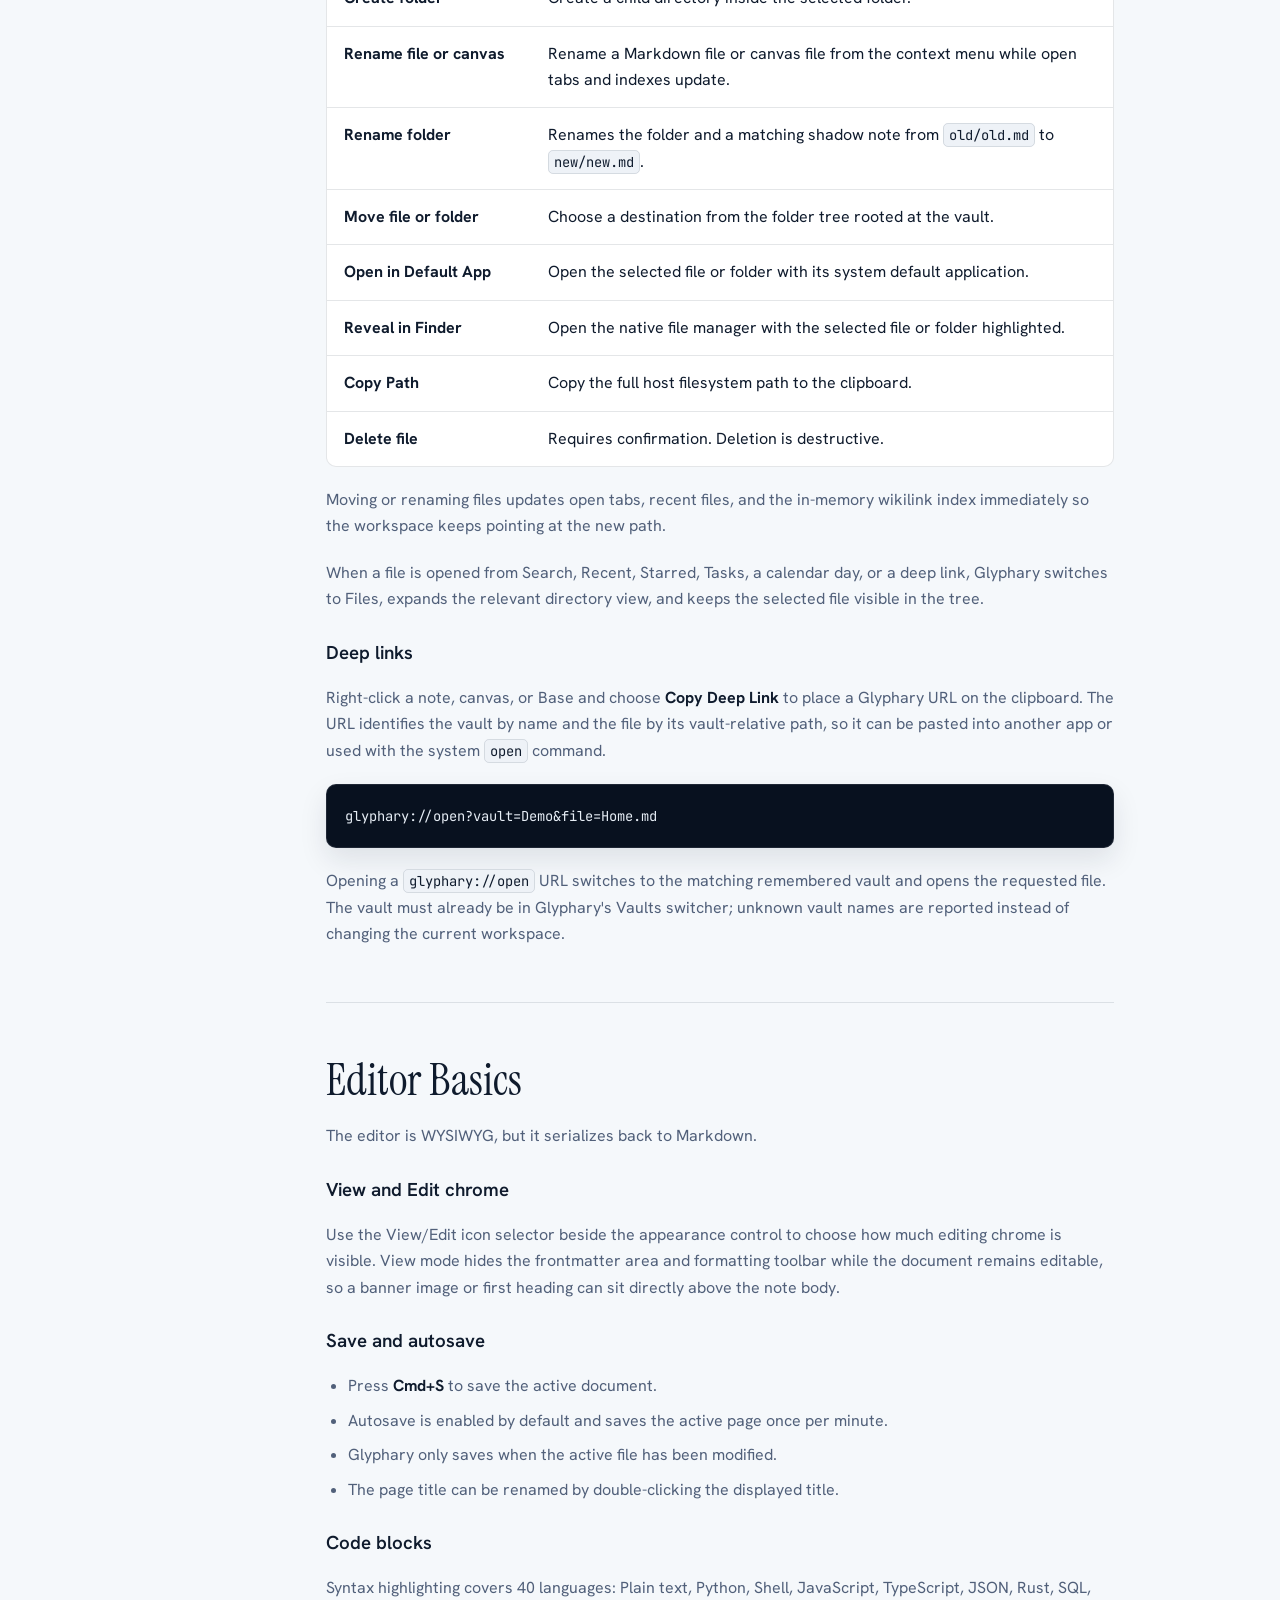
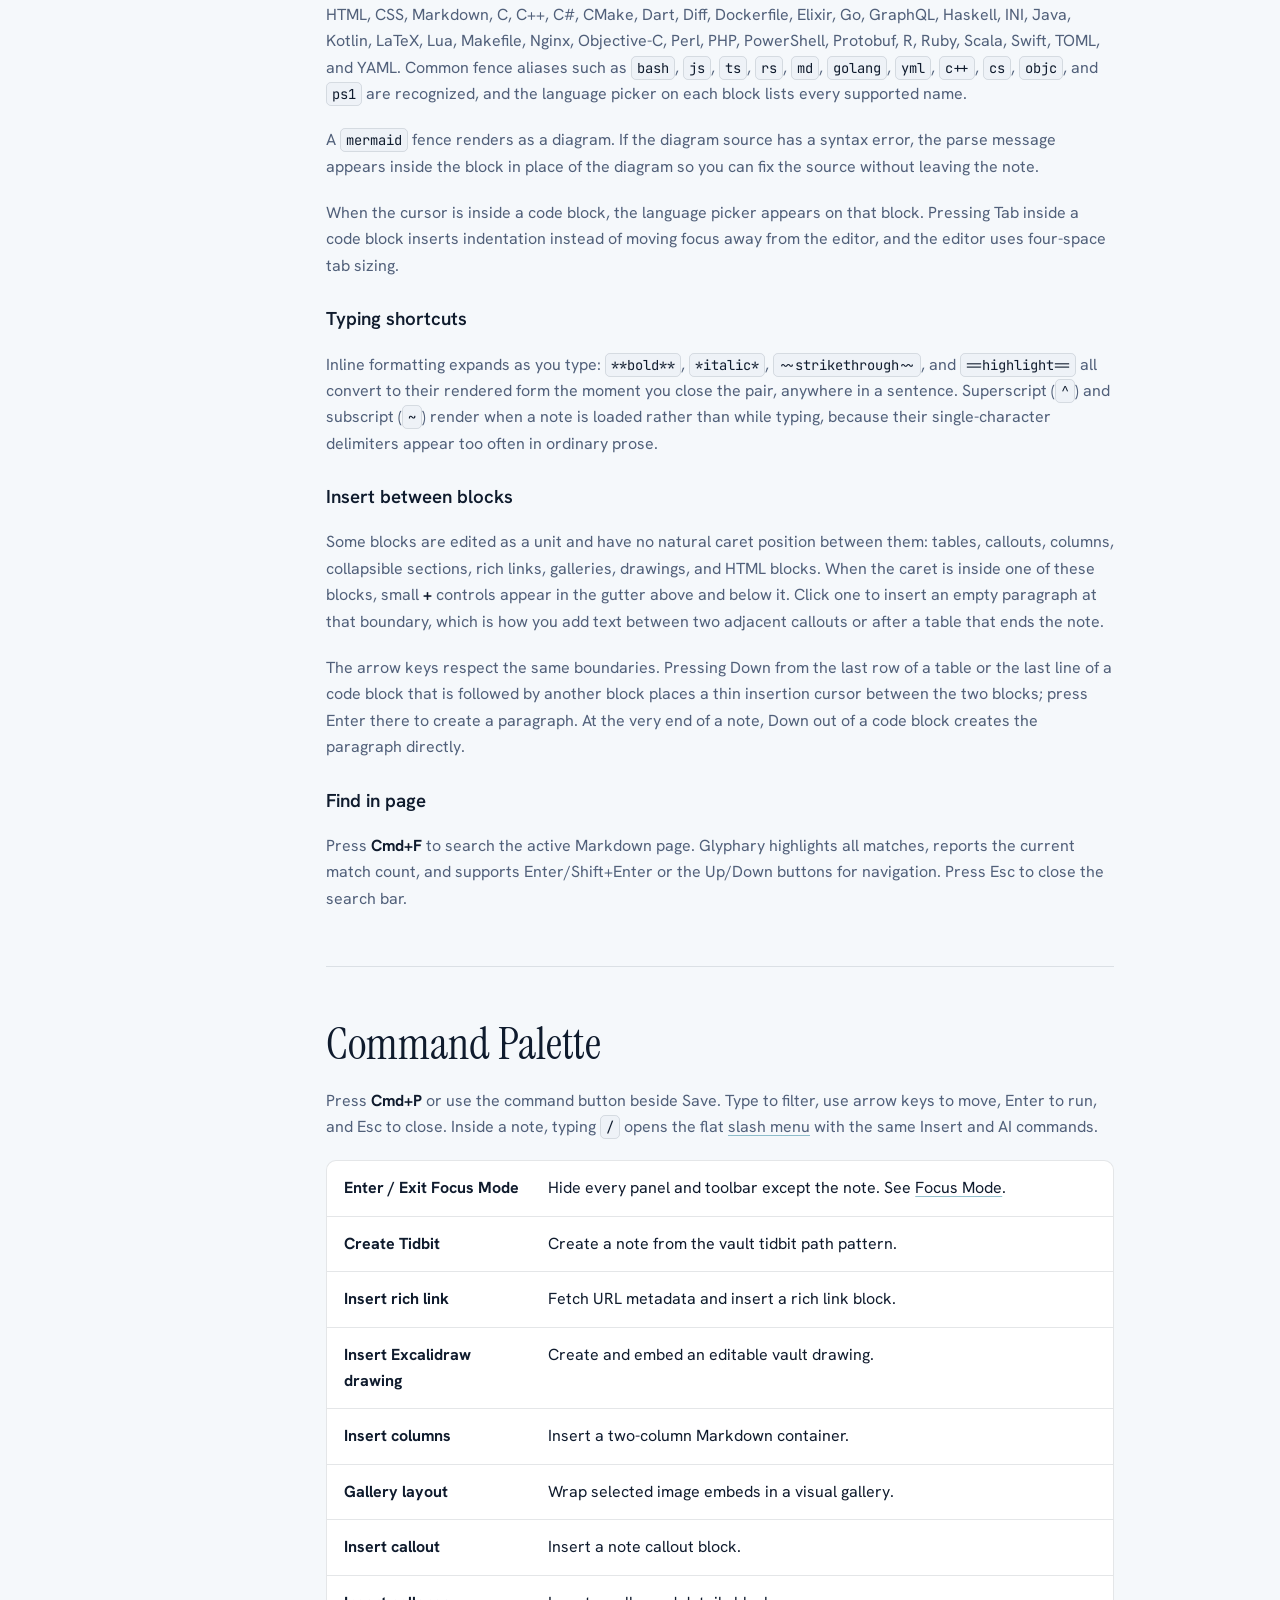
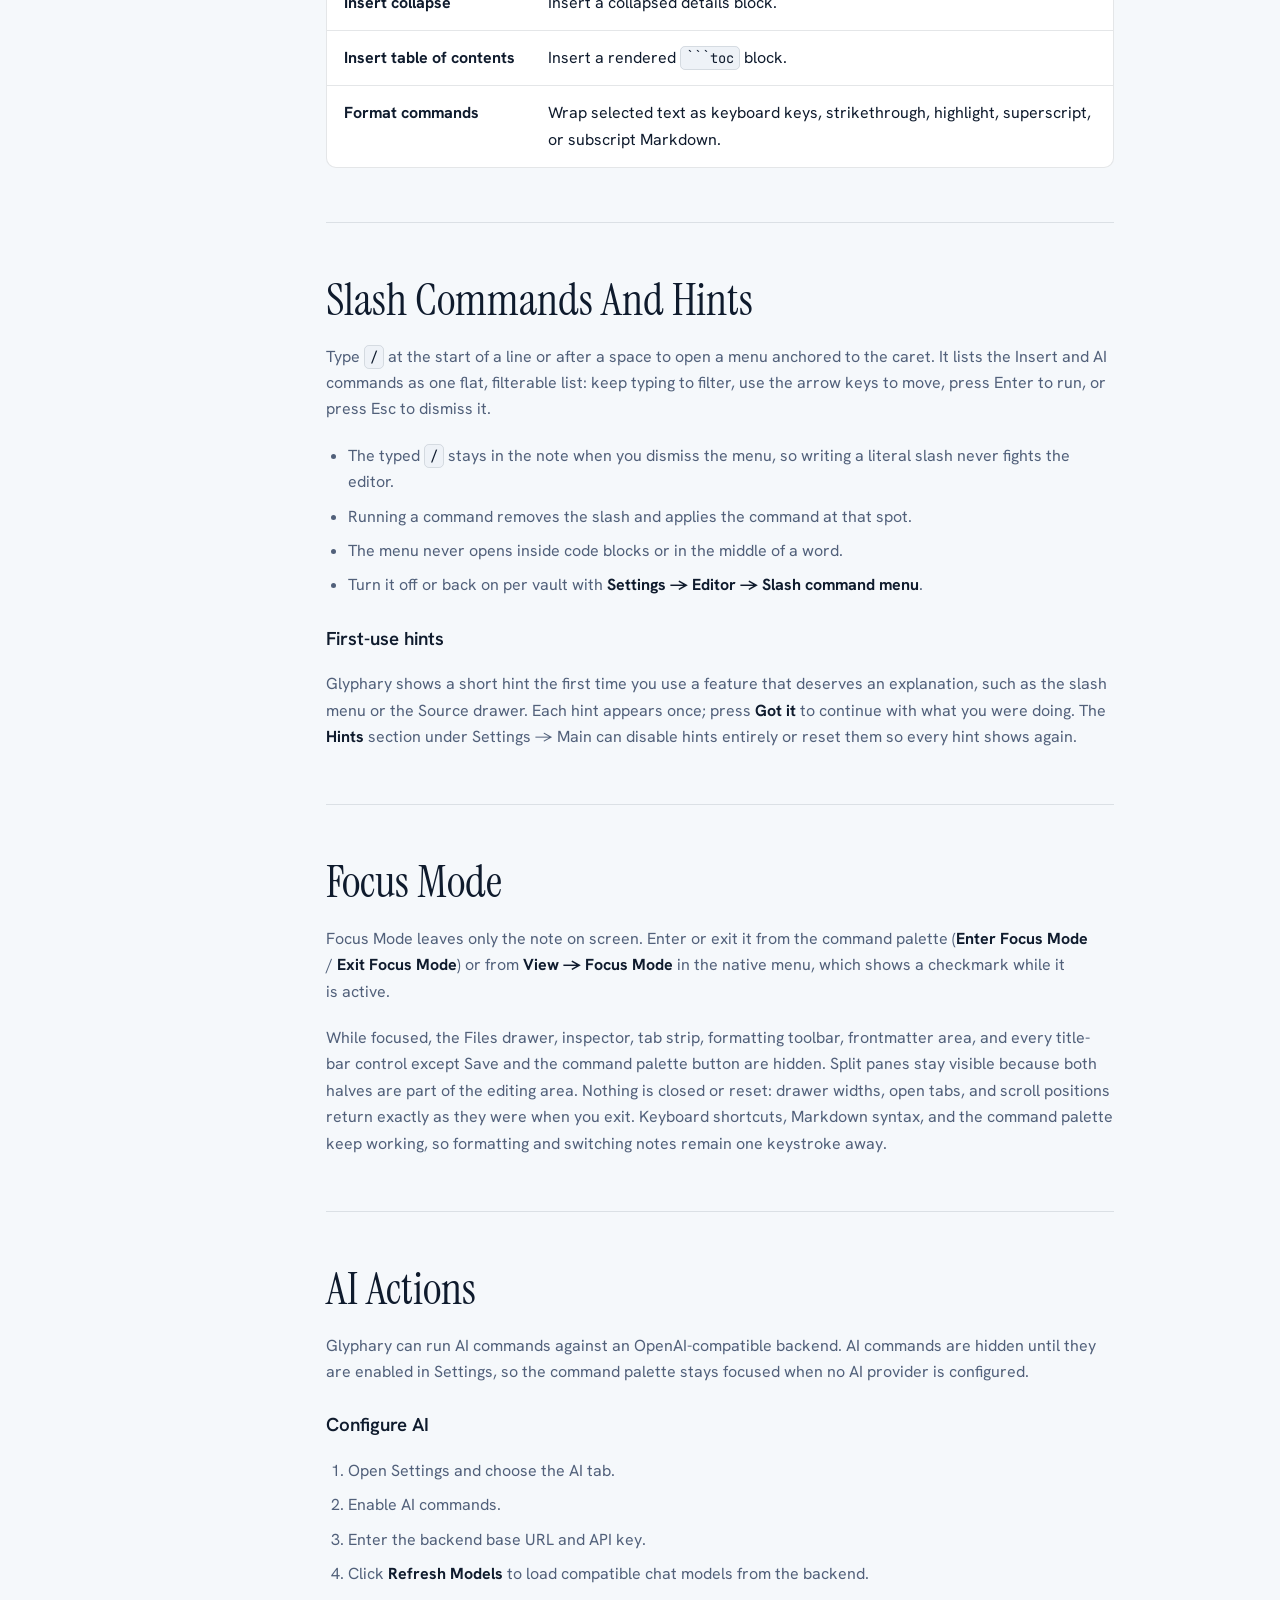
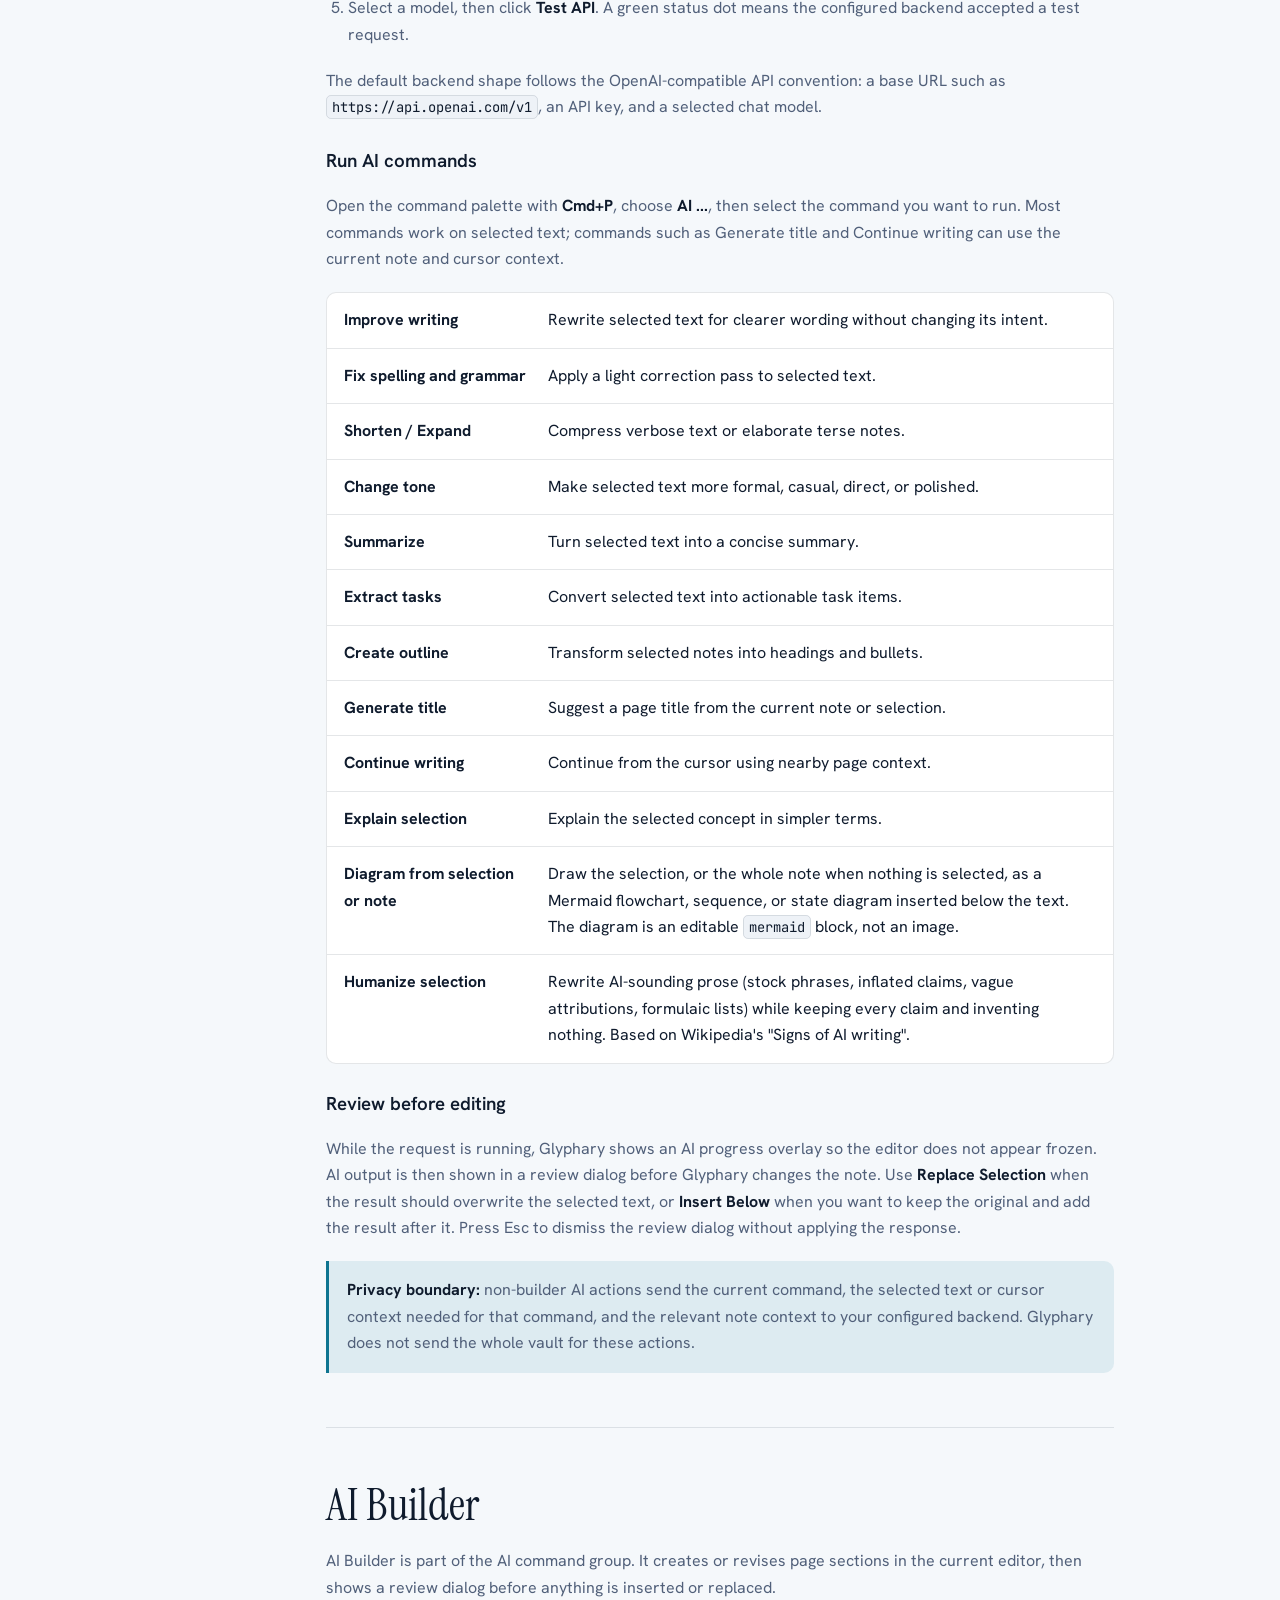
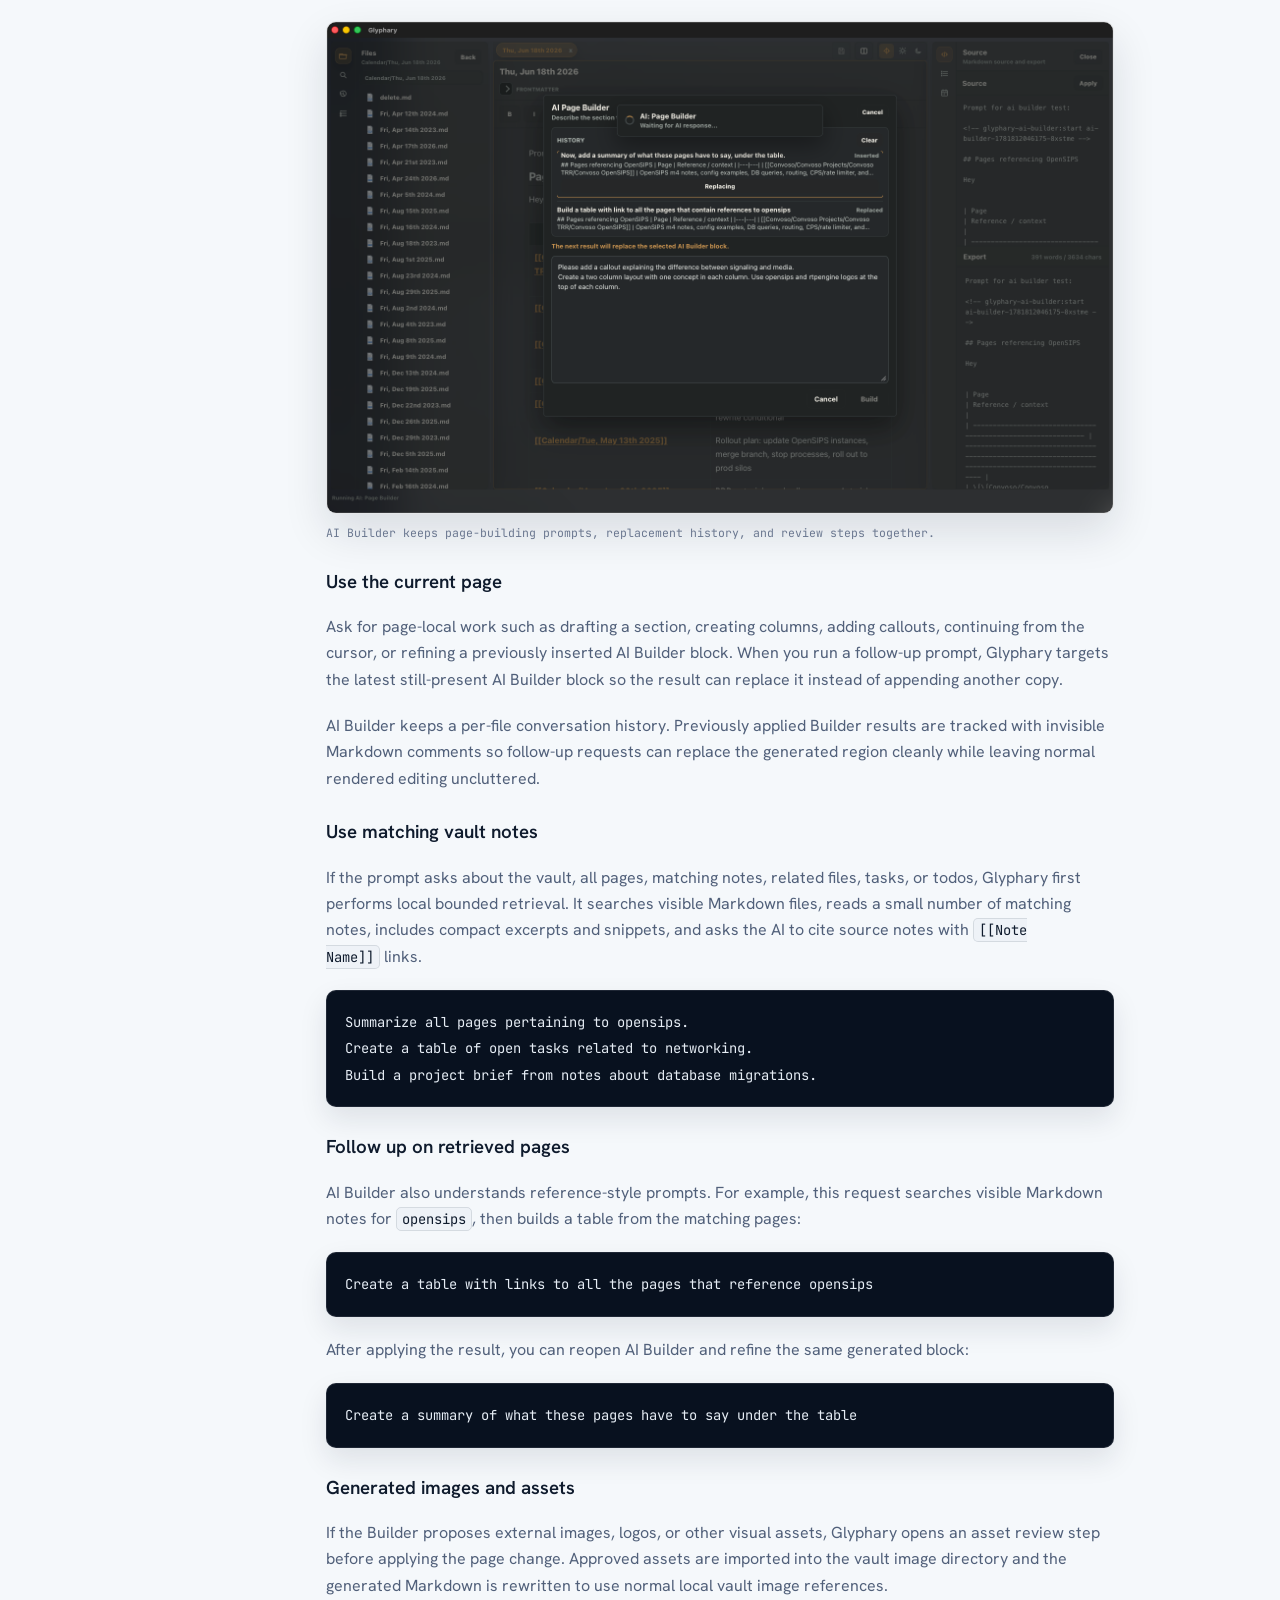
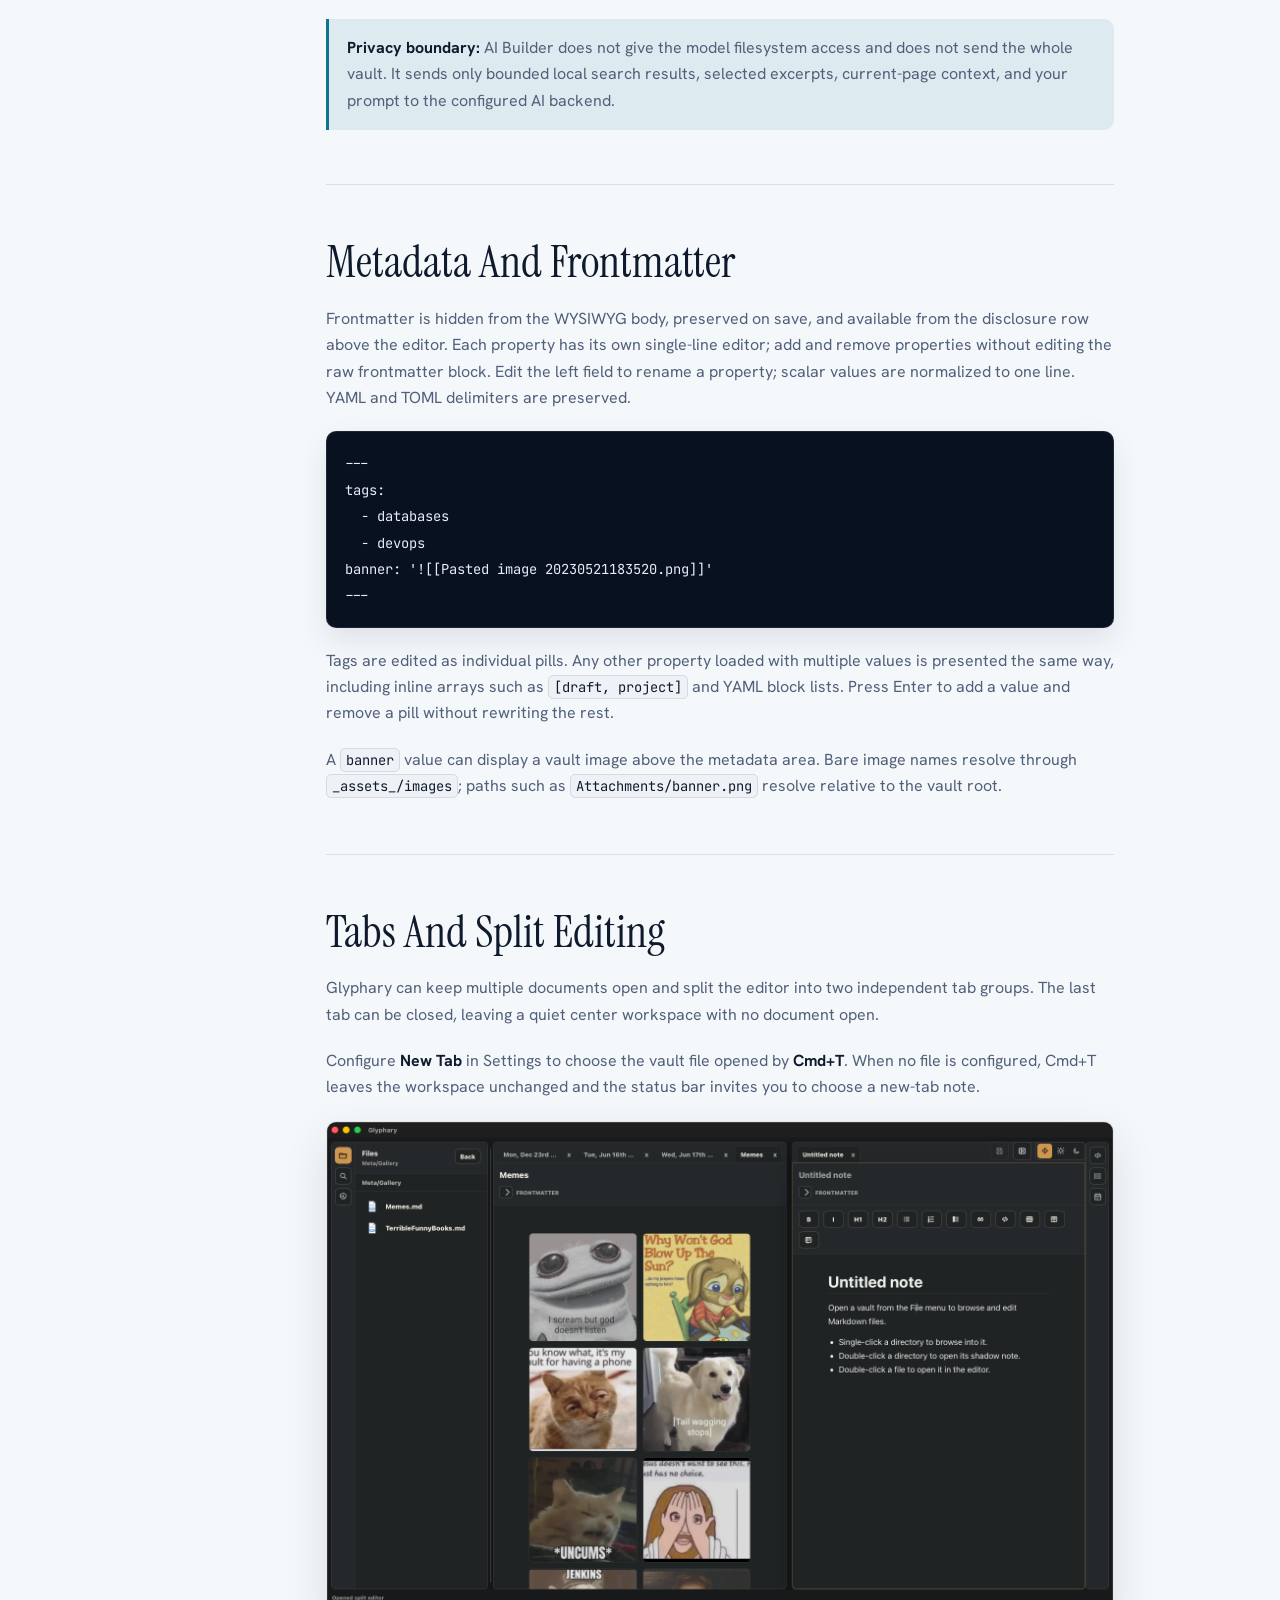
==== commit 2d1b7244: "feat: beta 8" ====
--- a/index.html
+++ b/index.html
@@ -5,7 +5,7 @@
     <meta name="viewport" content="width=device-width, initial-scale=1.0" />
     <meta
       name="description"
-      content="Glyphary user manual: learn vaults, editing, drawers, markdown blocks, banners, canvases, images, tidbits, themes, plugins, and shortcuts."
+      content="Glyphary user manual: learn vaults, editing, slash commands, focus mode, drawers, Markdown blocks, deep links, drag and drop, images, themes, plugins, and shortcuts."
     />
     <title>Glyphary Documentation</title>
     <link rel="icon" href="./assets/favicon.svg" type="image/svg+xml" />
@@ -66,6 +66,8 @@
             <p>Writing</p>
             <a href="#editor-basics">Editor Basics</a>
             <a href="#command-palette">Command Palette</a>
+            <a href="#slash-commands">Slash Commands And Hints</a>
+            <a href="#focus-mode">Focus Mode</a>
             <a href="#ai-actions">AI Actions</a>
             <a href="#ai-builder">AI Builder</a>
             <a href="#metadata">Metadata And Frontmatter</a>
@@ -309,6 +311,24 @@
             Moving or renaming files updates open tabs, recent files, and the in-memory wikilink
             index immediately so the workspace keeps pointing at the new path.
           </p>
+          <p>
+            When a file is opened from Search, Recent, Starred, Tasks, a calendar day, or a deep
+            link, Glyphary switches to Files, expands the relevant directory view, and keeps the
+            selected file visible in the tree.
+          </p>
+          <h3>Deep links</h3>
+          <p>
+            Right-click a note, canvas, or Base and choose <strong>Copy Deep Link</strong> to place
+            a Glyphary URL on the clipboard. The URL identifies the vault by name and the file by
+            its vault-relative path, so it can be pasted into another app or used with the system
+            <code>open</code> command.
+          </p>
+          <pre><code>glyphary://open?vault=Demo&amp;file=Home.md</code></pre>
+          <p>
+            Opening a <code>glyphary://open</code> URL switches to the matching remembered vault
+            and opens the requested file. The vault must already be in Glyphary's Vaults switcher;
+            unknown vault names are reported instead of changing the current workspace.
+          </p>
         </section>
 
         <section id="editor-basics" class="doc-section" data-search-text="editor toolbar save autosave title rename find page search code block language table tasks source">
@@ -330,15 +350,49 @@
           </ul>
           <h3>Code blocks</h3>
           <p>
-            Supported highlighted languages are Plain text, Python, Shell, JavaScript, TypeScript,
-            JSON, Rust, SQL, HTML, CSS, and Markdown. Common aliases such as <code>bash</code>,
-            <code>js</code>, <code>ts</code>, <code>rs</code>, and <code>md</code> are recognized.
+            Syntax highlighting covers 40 languages: Plain text, Python, Shell, JavaScript,
+            TypeScript, JSON, Rust, SQL, HTML, CSS, Markdown, C, C++, C#, CMake, Dart, Diff,
+            Dockerfile, Elixir, Go, GraphQL, Haskell, INI, Java, Kotlin, LaTeX, Lua, Makefile,
+            Nginx, Objective-C, Perl, PHP, PowerShell, Protobuf, R, Ruby, Scala, Swift, TOML, and
+            YAML. Common fence aliases such as <code>bash</code>, <code>js</code>, <code>ts</code>,
+            <code>rs</code>, <code>md</code>, <code>golang</code>, <code>yml</code>,
+            <code>c++</code>, <code>cs</code>, <code>objc</code>, and <code>ps1</code> are
+            recognized, and the language picker on each block lists every supported name.
+          </p>
+          <p>
+            A <code>mermaid</code> fence renders as a diagram. If the diagram source has a syntax
+            error, the parse message appears inside the block in place of the diagram so you can
+            fix the source without leaving the note.
           </p>
           <p>
             When the cursor is inside a code block, the language picker appears on that block.
             Pressing Tab inside a code block inserts indentation instead of moving focus away from
             the editor, and the editor uses four-space tab sizing.
           </p>
+          <h3>Typing shortcuts</h3>
+          <p>
+            Inline formatting expands as you type: <code>**bold**</code>, <code>*italic*</code>,
+            <code>~~strikethrough~~</code>, and <code>==highlight==</code> all convert to their
+            rendered form the moment you close the pair, anywhere in a sentence. Superscript
+            (<code>^</code>) and subscript (<code>~</code>) render when a note is loaded rather than
+            while typing, because their single-character delimiters appear too often in ordinary
+            prose.
+          </p>
+          <h3>Insert between blocks</h3>
+          <p>
+            Some blocks are edited as a unit and have no natural caret position between them:
+            tables, callouts, columns, collapsible sections, rich links, galleries, drawings, and HTML
+            blocks. When the caret is inside one of these blocks, small <strong>+</strong> controls
+            appear in the gutter above and below it. Click one to insert an empty paragraph at that
+            boundary, which is how you add text between two adjacent callouts or after a table
+            that ends the note.
+          </p>
+          <p>
+            The arrow keys respect the same boundaries. Pressing Down from the last row of a table
+            or the last line of a code block that is followed by another block places a thin
+            insertion cursor between the two blocks; press Enter there to create a paragraph. At
+            the very end of a note, Down out of a code block creates the paragraph directly.
+          </p>
           <h3>Find in page</h3>
           <p>
             Press <strong>Cmd+F</strong> to search the active Markdown page. Glyphary highlights all
@@ -349,8 +403,9 @@
 
         <section id="command-palette" class="doc-section" data-search-text="command palette cmd p save button commands table contextual plugin arrows enter escape">
           <h2>Command Palette</h2>
-          <p>Press <strong>Cmd+P</strong> or use the command button beside Save. Type to filter, use arrow keys to move, Enter to run, and Esc to close.</p>
+          <p>Press <strong>Cmd+P</strong> or use the command button beside Save. Type to filter, use arrow keys to move, Enter to run, and Esc to close. Inside a note, typing <code>/</code> opens the flat <a href="#slash-commands">slash menu</a> with the same Insert and AI commands.</p>
           <div class="feature-table">
+            <div><strong>Enter / Exit Focus Mode</strong><span>Hide every panel and toolbar except the note. See <a href="#focus-mode">Focus Mode</a>.</span></div>
             <div><strong>Create Tidbit</strong><span>Create a note from the vault tidbit path pattern.</span></div>
             <div><strong>Insert rich link</strong><span>Fetch URL metadata and insert a rich link block.</span></div>
             <div><strong>Insert Excalidraw drawing</strong><span>Create and embed an editable vault drawing.</span></div>
@@ -361,6 +416,48 @@
             <div><strong>Insert table of contents</strong><span>Insert a rendered <code>```toc</code> block.</span></div>
             <div><strong>Format commands</strong><span>Wrap selected text as keyboard keys, strikethrough, highlight, superscript, or subscript Markdown.</span></div>
           </div>
+        </section>
+
+        <section id="slash-commands" class="doc-section" data-search-text="slash commands slash menu type slash insert ai commands caret filter escape hints onboarding tips first use reset disable">
+          <h2>Slash Commands And Hints</h2>
+          <p>
+            Type <code>/</code> at the start of a line or after a space to open a menu anchored to the
+            caret. It lists the Insert and AI commands as one flat, filterable list: keep typing to
+            filter, use the arrow keys to move, press Enter to run, or press Esc to dismiss it.
+          </p>
+          <ul>
+            <li>The typed <code>/</code> stays in the note when you dismiss the menu, so writing a literal slash never fights the editor.</li>
+            <li>Running a command removes the slash and applies the command at that spot.</li>
+            <li>The menu never opens inside code blocks or in the middle of a word.</li>
+            <li>Turn it off or back on per vault with <strong>Settings -> Editor -> Slash command menu</strong>.</li>
+          </ul>
+          <h3>First-use hints</h3>
+          <p>
+            Glyphary shows a short hint the first time you use a feature that deserves an
+            explanation, such as the slash menu or the Source drawer. Each hint appears once; press
+            <strong>Got it</strong> to continue with what you were doing. The <strong>Hints</strong>
+            section under Settings -> Main can disable hints entirely or reset them so every hint
+            shows again.
+          </p>
+        </section>
+
+        <section id="focus-mode" class="doc-section" data-search-text="focus mode distraction free writing hide drawers tabs toolbar frontmatter titlebar view menu command palette">
+          <h2>Focus Mode</h2>
+          <p>
+            Focus Mode leaves only the note on screen. Enter or exit it from the command palette
+            (<strong>Enter Focus Mode</strong> / <strong>Exit Focus Mode</strong>) or from
+            <strong>View -> Focus Mode</strong> in the native menu, which shows a checkmark while it
+            is active.
+          </p>
+          <p>
+            While focused, the Files drawer, inspector, tab strip, formatting toolbar, frontmatter
+            area, and every title-bar control except Save and the command palette button are
+            hidden. Split panes stay visible because both halves are part of the editing area.
+            Nothing is closed or reset: drawer widths, open tabs, and scroll positions return
+            exactly as they were when you exit. Keyboard shortcuts, Markdown syntax, and the
+            command palette keep working, so formatting and switching notes remain one keystroke
+            away.
+          </p>
         </section>
 
         <section id="ai-actions" class="doc-section" data-search-text="ai actions openai compatible backend api key model refresh test improve writing grammar tone summarize outline title continue explain review replace insert">
@@ -399,6 +496,8 @@
             <div><strong>Generate title</strong><span>Suggest a page title from the current note or selection.</span></div>
             <div><strong>Continue writing</strong><span>Continue from the cursor using nearby page context.</span></div>
             <div><strong>Explain selection</strong><span>Explain the selected concept in simpler terms.</span></div>
+            <div><strong>Diagram from selection or note</strong><span>Draw the selection, or the whole note when nothing is selected, as a Mermaid flowchart, sequence, or state diagram inserted below the text. The diagram is an editable <code>mermaid</code> block, not an image.</span></div>
+            <div><strong>Humanize selection</strong><span>Rewrite AI-sounding prose (stock phrases, inflated claims, vague attributions, formulaic lists) while keeping every claim and inventing nothing. Based on Wikipedia's "Signs of AI writing".</span></div>
           </div>
           <h3>Review before editing</h3>
           <p>
@@ -500,7 +599,7 @@
           </p>
         </section>
 
-        <section id="tabs-splits" class="doc-section" data-search-text="tabs new tab split pane close final tab active pane dirty state independent scrolling">
+        <section id="tabs-splits" class="doc-section" data-search-text="tabs new tab split pane close final tab close other tabs context menu active pane dirty state independent scrolling drag drop file split preview">
           <h2>Tabs And Split Editing</h2>
           <p>Glyphary can keep multiple documents open and split the editor into two independent tab groups. The last tab can be closed, leaving a quiet center workspace with no document open.</p>
           <p>
@@ -512,6 +611,20 @@
             <img src="./assets/screenshots/split-editing.png" alt="Split editor with two panes" />
             <figcaption>Split editing with independent tab groups.</figcaption>
           </figure>
+          <h3>Drag files into the editor</h3>
+          <p>
+            Drag a Markdown, canvas, or Base file from the Files tree into the editor area. When
+            the editor is already split, the file opens as a new tab in the pane under the pointer.
+            When it is not split, moving over the left or right half shows a split preview; drop to
+            create the split, or leave the editor area to cancel.
+          </p>
+          <h3>Tab context menu</h3>
+          <p>
+            Right-click a tab to <strong>Close Tab</strong>, <strong>Close Other Tabs</strong>, or
+            <strong>Star File</strong>/<strong>Unstar File</strong>. Closing other tabs keeps the
+            selected tab and refuses to close while another tab has unsaved changes, telling you to
+            save it first.
+          </p>
         </section>
 
         <section id="drawers" class="doc-section" data-search-text="right drawer source export table of contents calendar drawer closed default resize headings jump">
@@ -520,7 +633,7 @@
           <div class="feature-table">
             <div><strong>Source/Export</strong><span>Inspect the Markdown source and export-oriented output for the active tab.</span></div>
             <div><strong>Table of Contents</strong><span>Lists headings from the active document; click an entry to jump to that heading.</span></div>
-            <div><strong>Calendar</strong><span>Browse months and double-click a day to open or create the matching calendar note.</span></div>
+            <div><strong>Calendar</strong><span>Browse months and click a day to open or create its note. The document-opening setting can require a double-click instead.</span></div>
           </div>
         </section>
 
@@ -531,6 +644,12 @@
             in-process grep-style matching across visible vault files. The results list shows one
             row per file, reports how many matches were found in that file, and keeps newer pages
             above older ones.
+          </p>
+          <p>
+            A query with several words finds notes that contain every word, in any order and on any
+            lines, so <code>netbird github</code> lists only the notes mentioning both. Each word is
+            still matched as a regular expression, and results are sorted newest-first before the
+            result limit applies, so a recently edited note is never pushed out by older matches.
           </p>
           <figure>
             <img src="./assets/screenshots/vault-search.png" alt="Vault search view" />
@@ -559,7 +678,7 @@
           <ul>
             <li>Headings: <code>#</code>, <code>##</code>, <code>###</code>.</li>
             <li>Inline formatting: <code>**bold**</code>, <code>*italic*</code>, <code>`inline code`</code>, <code>~~strikethrough~~</code>, <code>==highlight==</code>, <code>^superscript^</code>, <code>~subscript~</code>, <code>&lt;kbd&gt;Cmd&lt;/kbd&gt;</code>, links, and images.</li>
-            <li>Blocks: paragraphs, lists, blockquotes, horizontal rules, fenced code blocks with languages, and rendered Mermaid diagrams from <code>mermaid</code> fences.</li>
+            <li>Blocks: paragraphs, lists, blockquotes, horizontal rules, fenced code blocks with languages, and rendered Mermaid diagrams from <code>mermaid</code> fences (a syntax error shows its parse message inside the block).</li>
           </ul>
           <h3>Tables</h3>
           <p>
@@ -762,7 +881,11 @@
 
         <section id="assets" class="doc-section" data-search-text="images assets paste drag drop gallery preview attachments _assets_ images pasted image markdown wiki image">
           <h2>Images And Assets</h2>
-          <p>Glyphary-managed images live in <code>_assets_/images</code>. Dragging or pasting an image saves it there and inserts a reference.</p>
+          <p>
+            Glyphary-managed images live in <code>_assets_/images</code>. Dragging or pasting an
+            image into a Markdown editor copies it into that directory and inserts a local
+            reference, so the note remains portable with the vault.
+          </p>
           <pre><code>![[Pasted image 20260613133301.png]]
 ![Local image](folder/Pasted%20image%2020220413143858.png)</code></pre>
           <p>
@@ -771,6 +894,17 @@
             size, then press Esc to close the preview. YouTube URLs used as Markdown image sources
             display a thumbnail in the page; click the thumbnail to open the video.
           </p>
+          <h3>Drop text and files</h3>
+          <p>
+            Drop plain text from another application directly into the editor to insert it at the
+            cursor. Dropping a text file inserts its contents. Dropping an image file imports the
+            file into <code>_assets_/images</code> and inserts the corresponding Markdown image
+            reference; the original file is not left as an external path.
+          </p>
+          <p>
+            These editor drops target the pane under the pointer, including the secondary pane in a
+            split. Image paste follows the same import path and supports PNG, JPEG, GIF, and WebP.
+          </p>
         </section>
 
         <section id="calendar" class="doc-section" data-search-text="calendar daily notes month drawer dots filename date hover preview delay Calendar folder">
@@ -778,7 +912,8 @@
           <p>
             Calendar notes live under <code>Calendar/</code>. Existing files display dots. Hover a
             day to preview its rendered note, or see that no note exists yet; the preview delay is
-            configurable in Settings. Double-click a day to open or create its note.
+            configurable in Settings. Click a day to open or create its note; the document-opening
+            setting can require a double-click instead.
           </p>
           <pre><code>Calendar/Sun, Jun 14th 2026.md</code></pre>
         </section>
@@ -816,7 +951,7 @@
           </table>
           <h3>Settings tabs</h3>
           <div class="feature-table">
-            <div><strong>Main</strong><span>Vault paths and previews, an Interface group for New Note, New Folder, the document proxy, the status bar, and document click behavior, plus tidbits, frontmatter, calendar previews, Vim mode, and autosave.</span></div>
+            <div><strong>Main</strong><span>Vault paths and previews, an Interface group for New Note, New Folder, the document proxy, the status bar, and document click behavior, plus tidbits, frontmatter, calendar previews, an Editor group with Vim mode and the slash command menu, autosave, and a Hints group to disable or reset first-use hints.</span></div>
             <div><strong>Appearance</strong><span>Window glass, workspace margins, UI text weight, section corners, theme templates, CSS snippets, and callout rendering.</span></div>
             <div><strong>Canvas</strong><span>Node and edge thickness, edge style, grid visibility and snapping, and the preview/navigation box.</span></div>
             <div><strong>Plugins</strong><span>Enable vault plugins discovered under <code>.glyphary/plugins</code>.</span></div>
@@ -833,15 +968,26 @@
             Main controls the title-bar document proxy and status bar. The document proxy shows the
             active filename and opens native Reveal, Open in Default App, and Copy Path actions.
           </p>
+          <h3>Theme templates</h3>
+          <p>
+            Templates are complete themes. Picking one also switches the app to the light or dark
+            mode it was designed for, and the change previews live in the main window; closing
+            Settings without saving reverts both the colors and the mode. The
+            <strong>Cupertino</strong> and <strong>Cupertino Dark</strong> pair uses white or
+            graphite surfaces, a single vivid blue accent for selection and list bullets, system
+            fonts, soft shadows, and a chartreuse highlight.
+          </p>
           <h3>Theme Builder groups</h3>
-          <p>The builder exposes Canvas, Text, Accent And Borders, Blocks, Callouts, Syntax, Typography, and Spacing And Shape.</p>
+          <p>The builder exposes Canvas (including the two shadow colors), Text, Accent And Borders, Blocks (including the highlight background and list-marker color), Callouts, Syntax, Typography, and Spacing And Shape. Editor max width is <code>none</code> in every template; set a value such as <code>860px</code> for a centered column.</p>
           <h3>CSS snippets</h3>
           <p>Approve CSS snippets from <code>_snippets_</code>. See the <a href="./theming.html">dedicated theming reference</a>.</p>
           <h3>Optional editor treatments</h3>
           <p>
             Appearance can add colorful heading levels, heading underlines, heading anchor markers,
             rich callout styling, structured callout layouts, and per-callout icons on top of the
-            selected theme template.
+            selected theme template. Two further options change the workspace chrome: hide the
+            accent border around the active note pane, and cast a soft shadow from the Files drawer
+            onto the editor.
           </p>
         </section>
 
@@ -868,6 +1014,7 @@
           <table class="reference-table">
             <tbody>
               <tr><th>Cmd+P</th><td>Open command palette.</td></tr>
+              <tr><th>/</th><td>At the start of a line or after a space: open the slash menu of Insert and AI commands.</td></tr>
               <tr><th>Cmd+F</th><td>Find text in the active Markdown page.</td></tr>
               <tr><th>Cmd+N</th><td>Create a new note.</td></tr>
               <tr><th>Cmd+O</th><td>Open a vault folder.</td></tr>
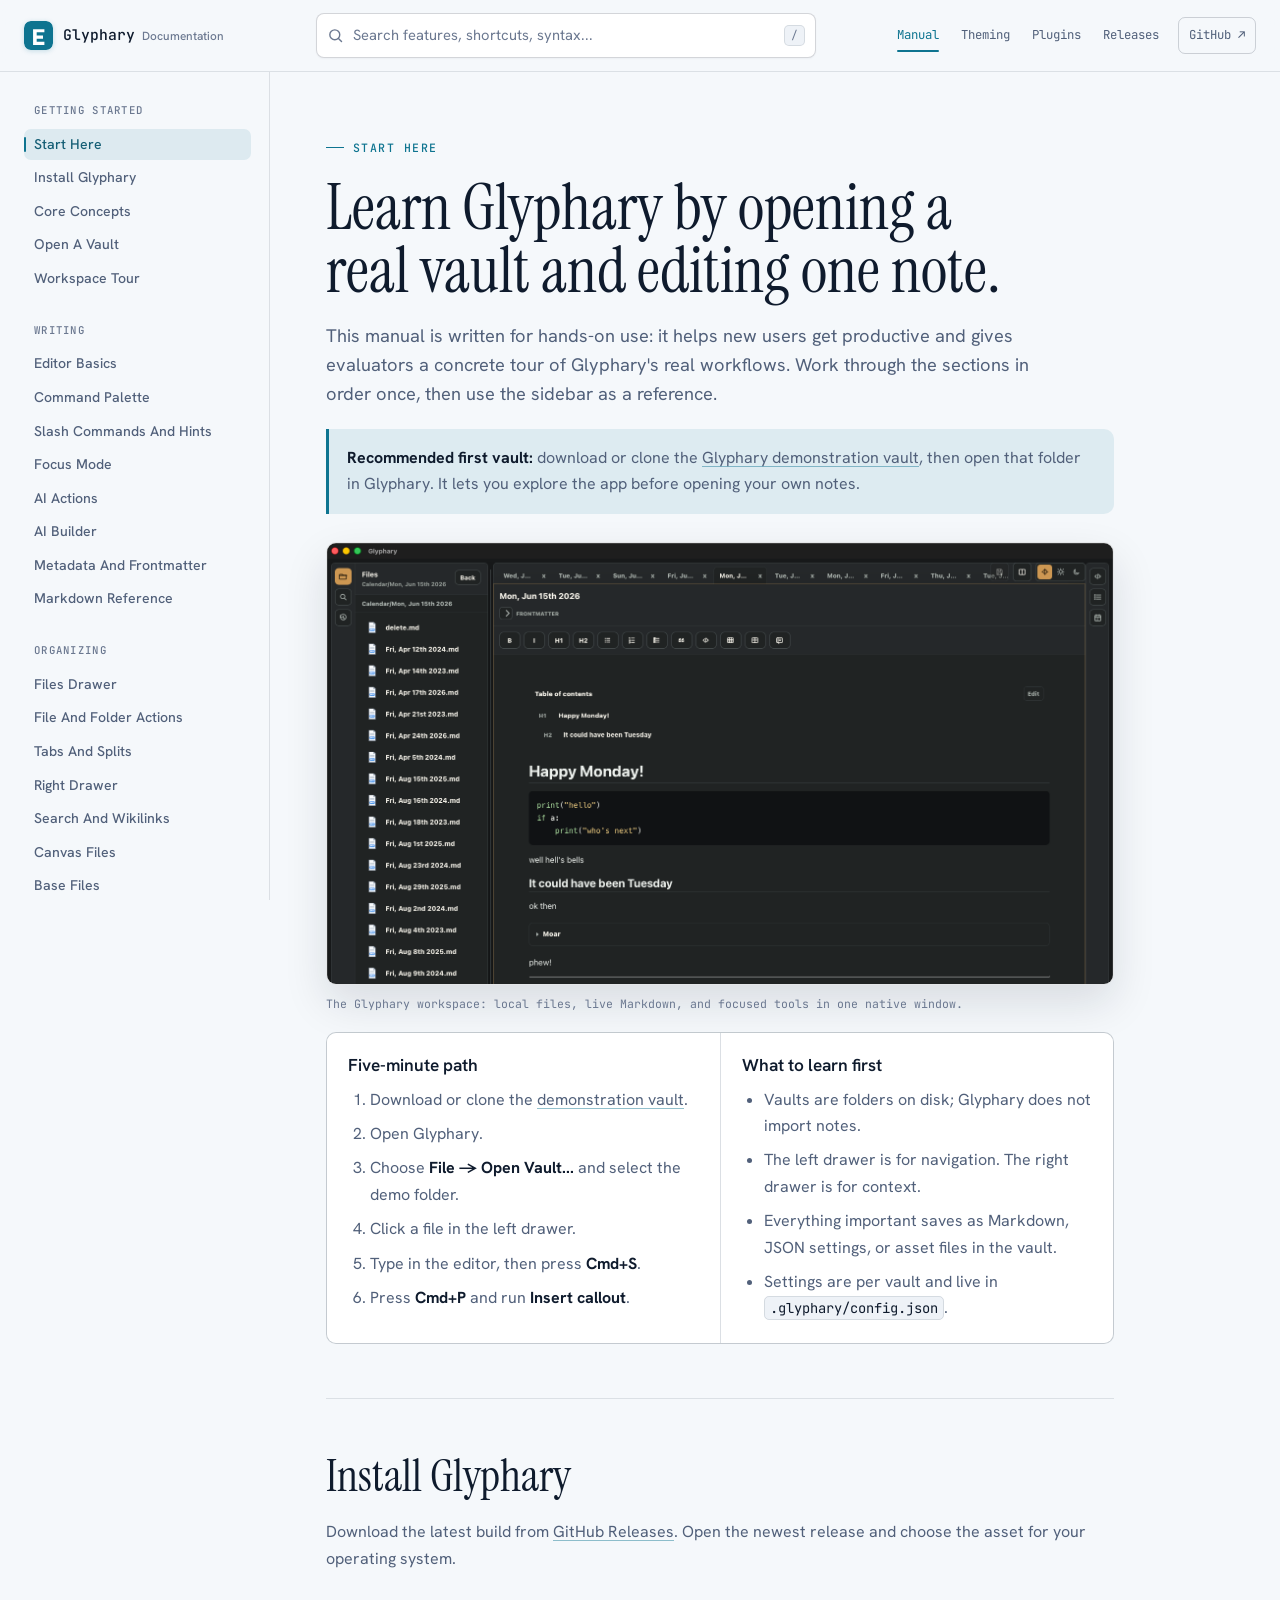
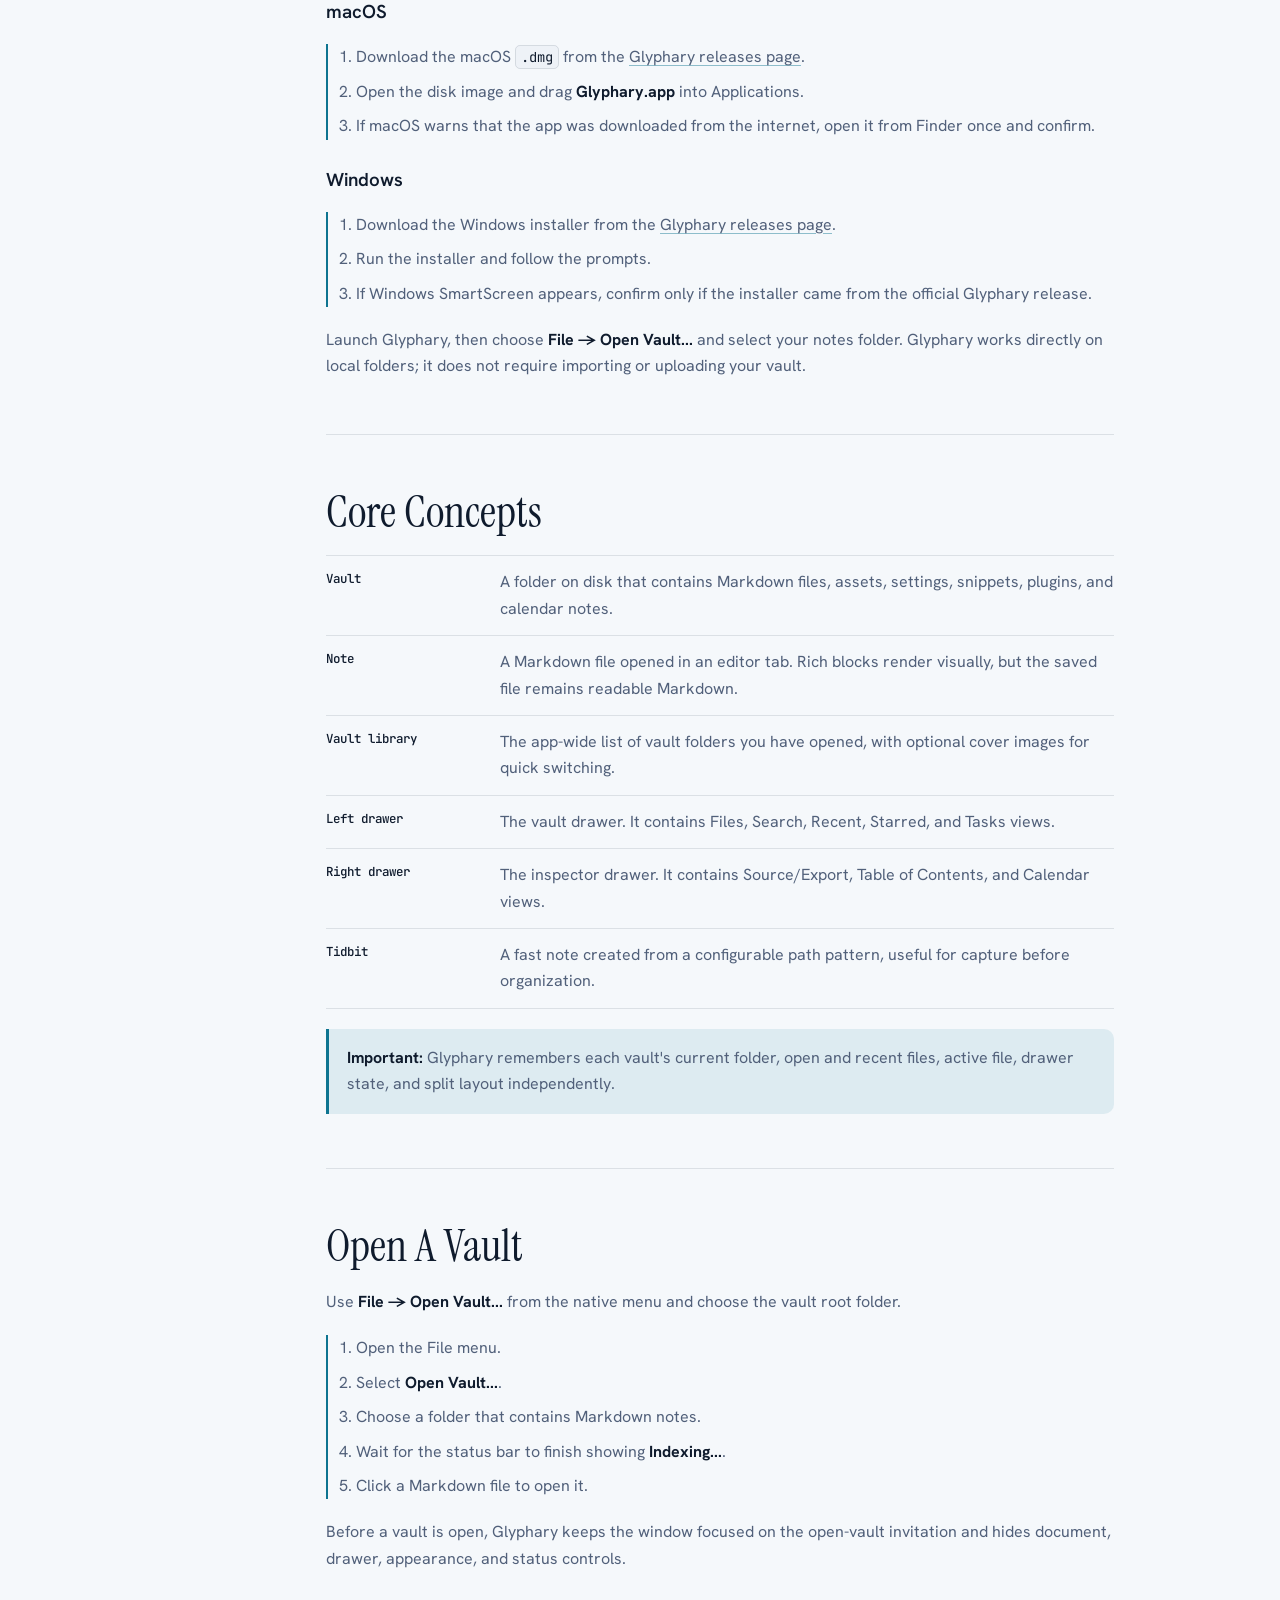
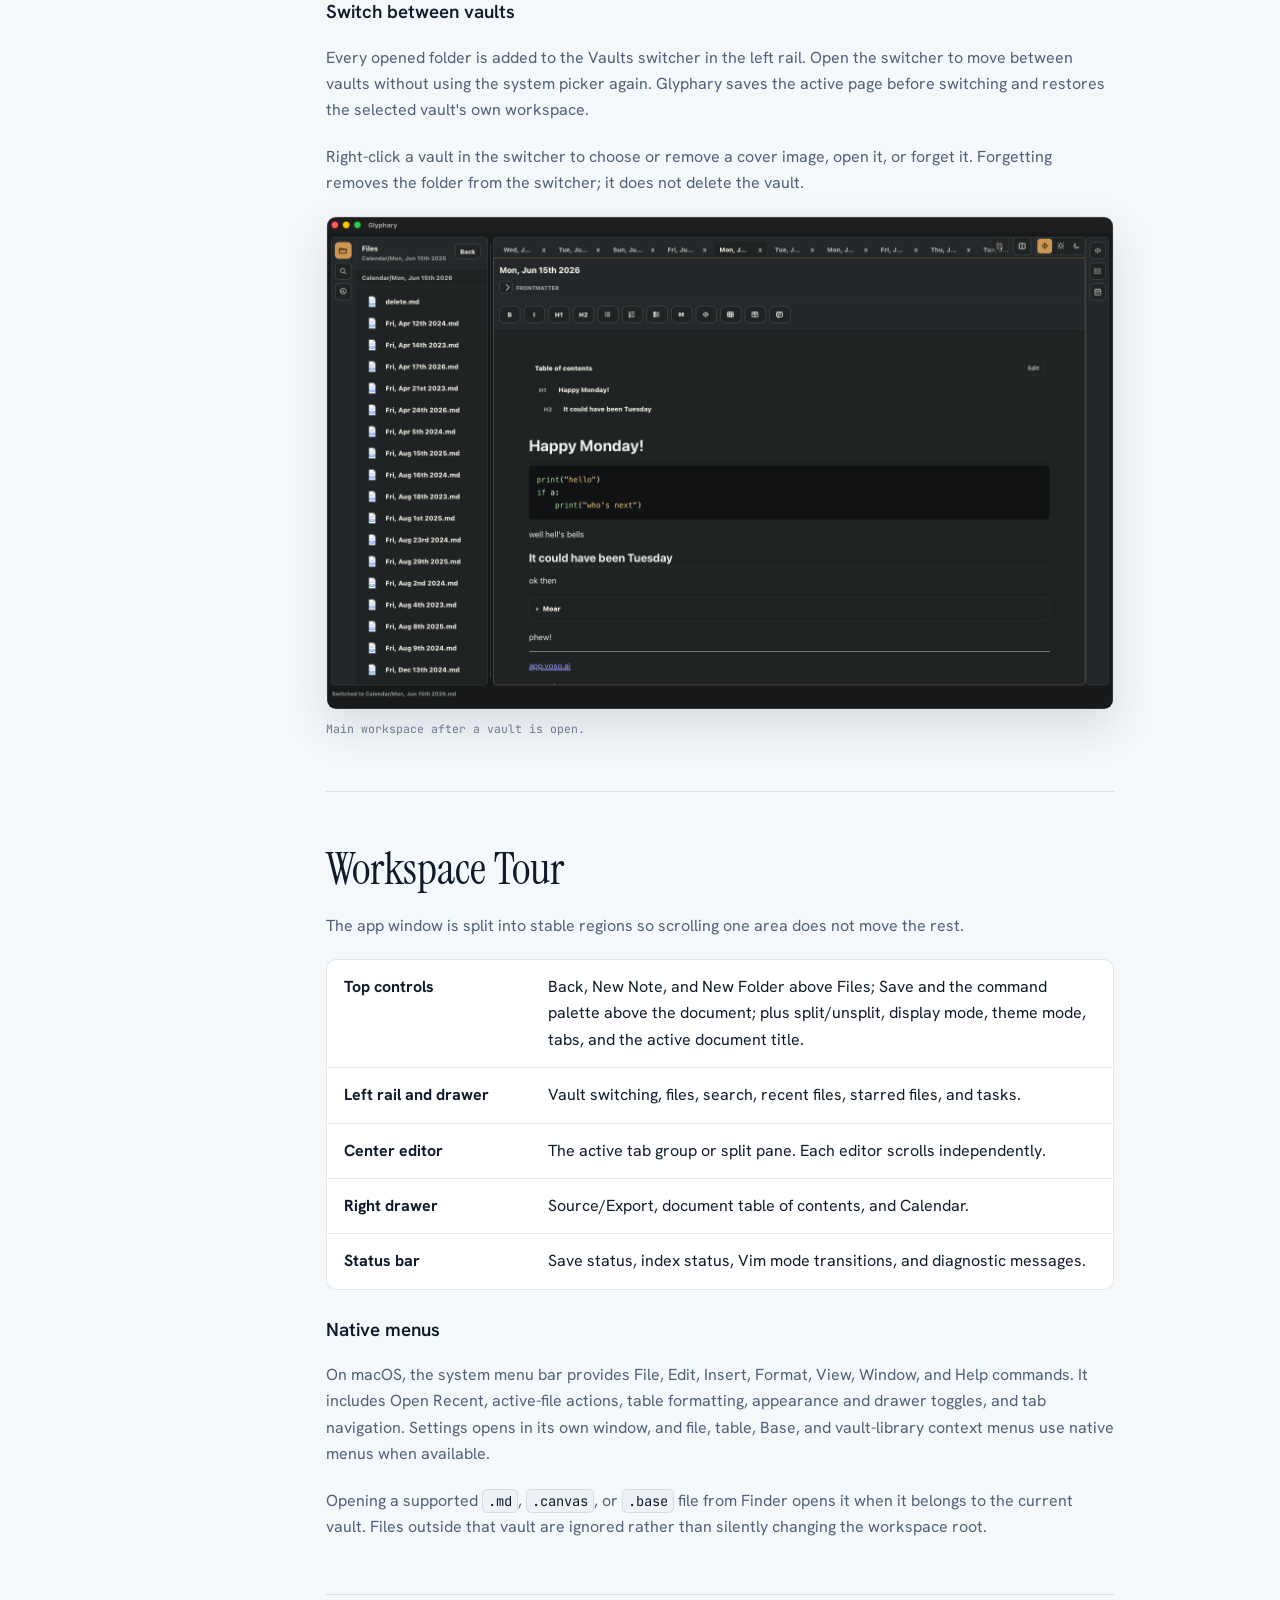
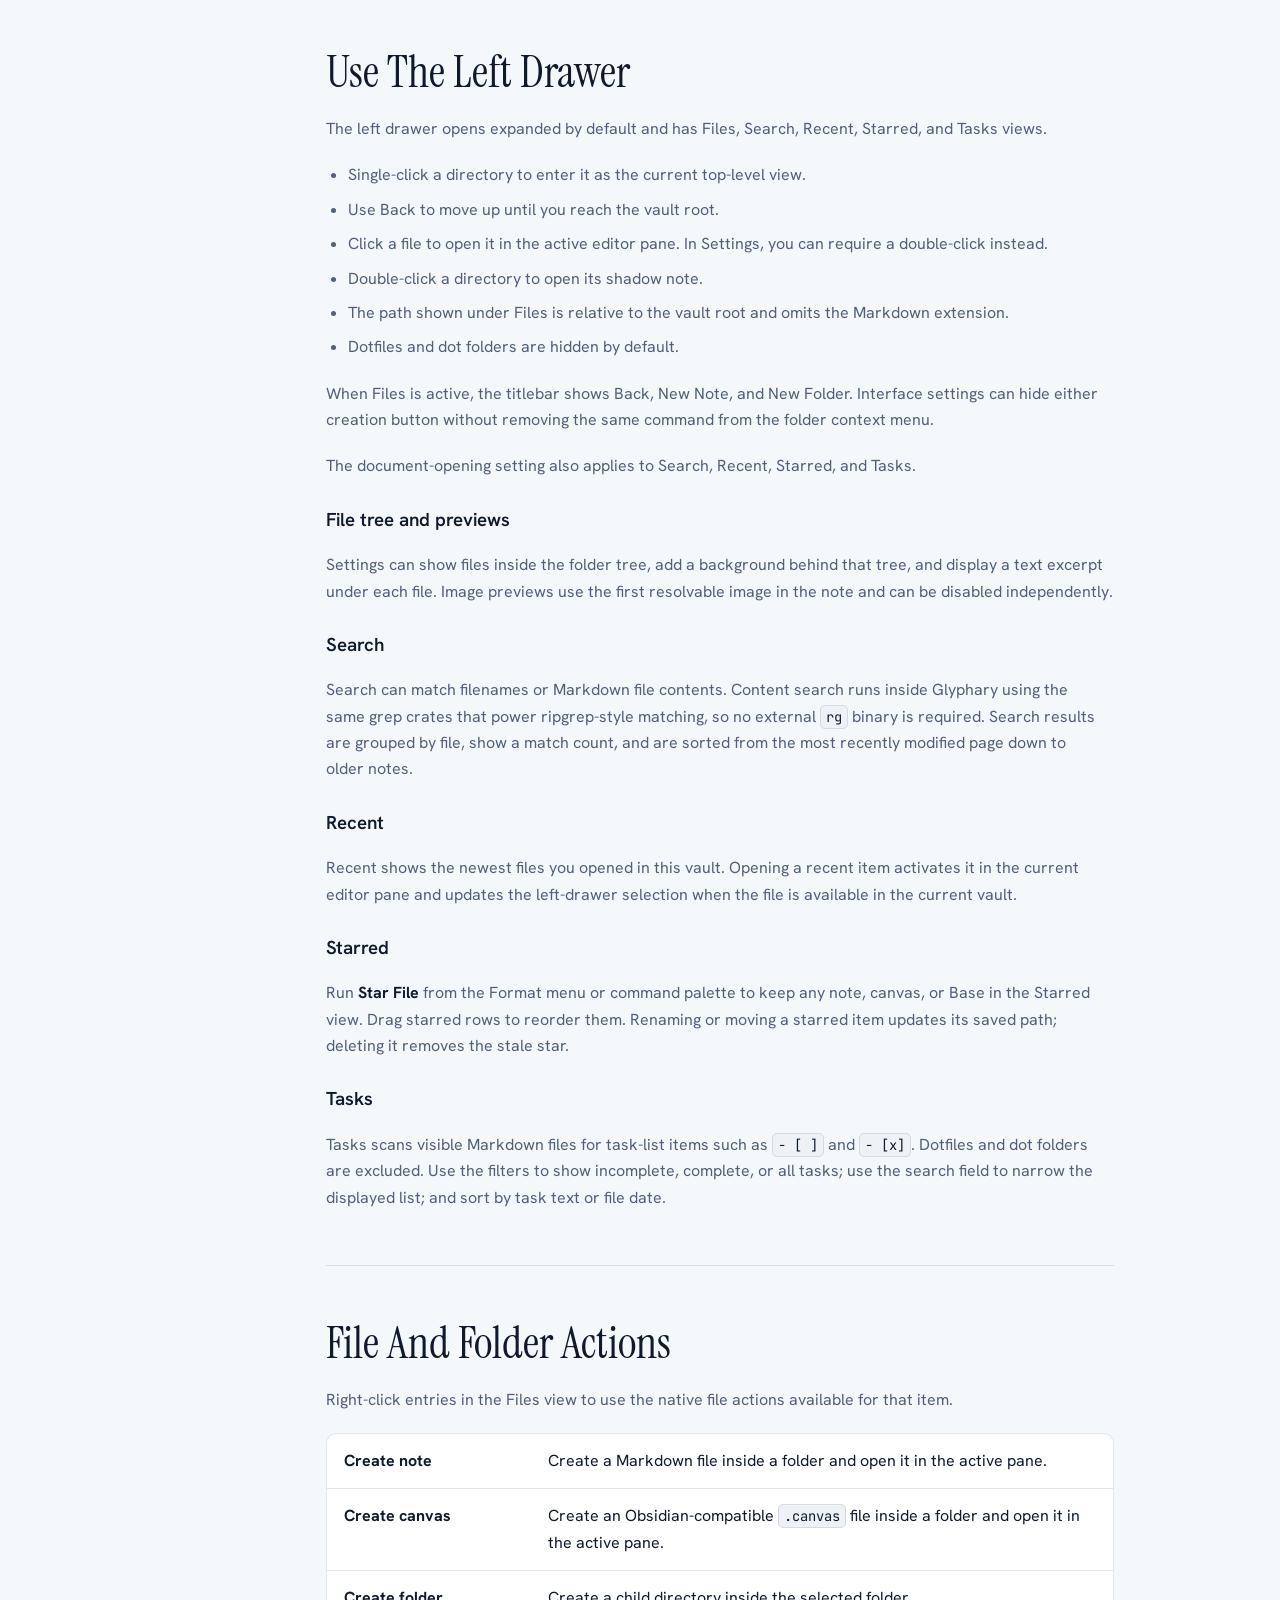
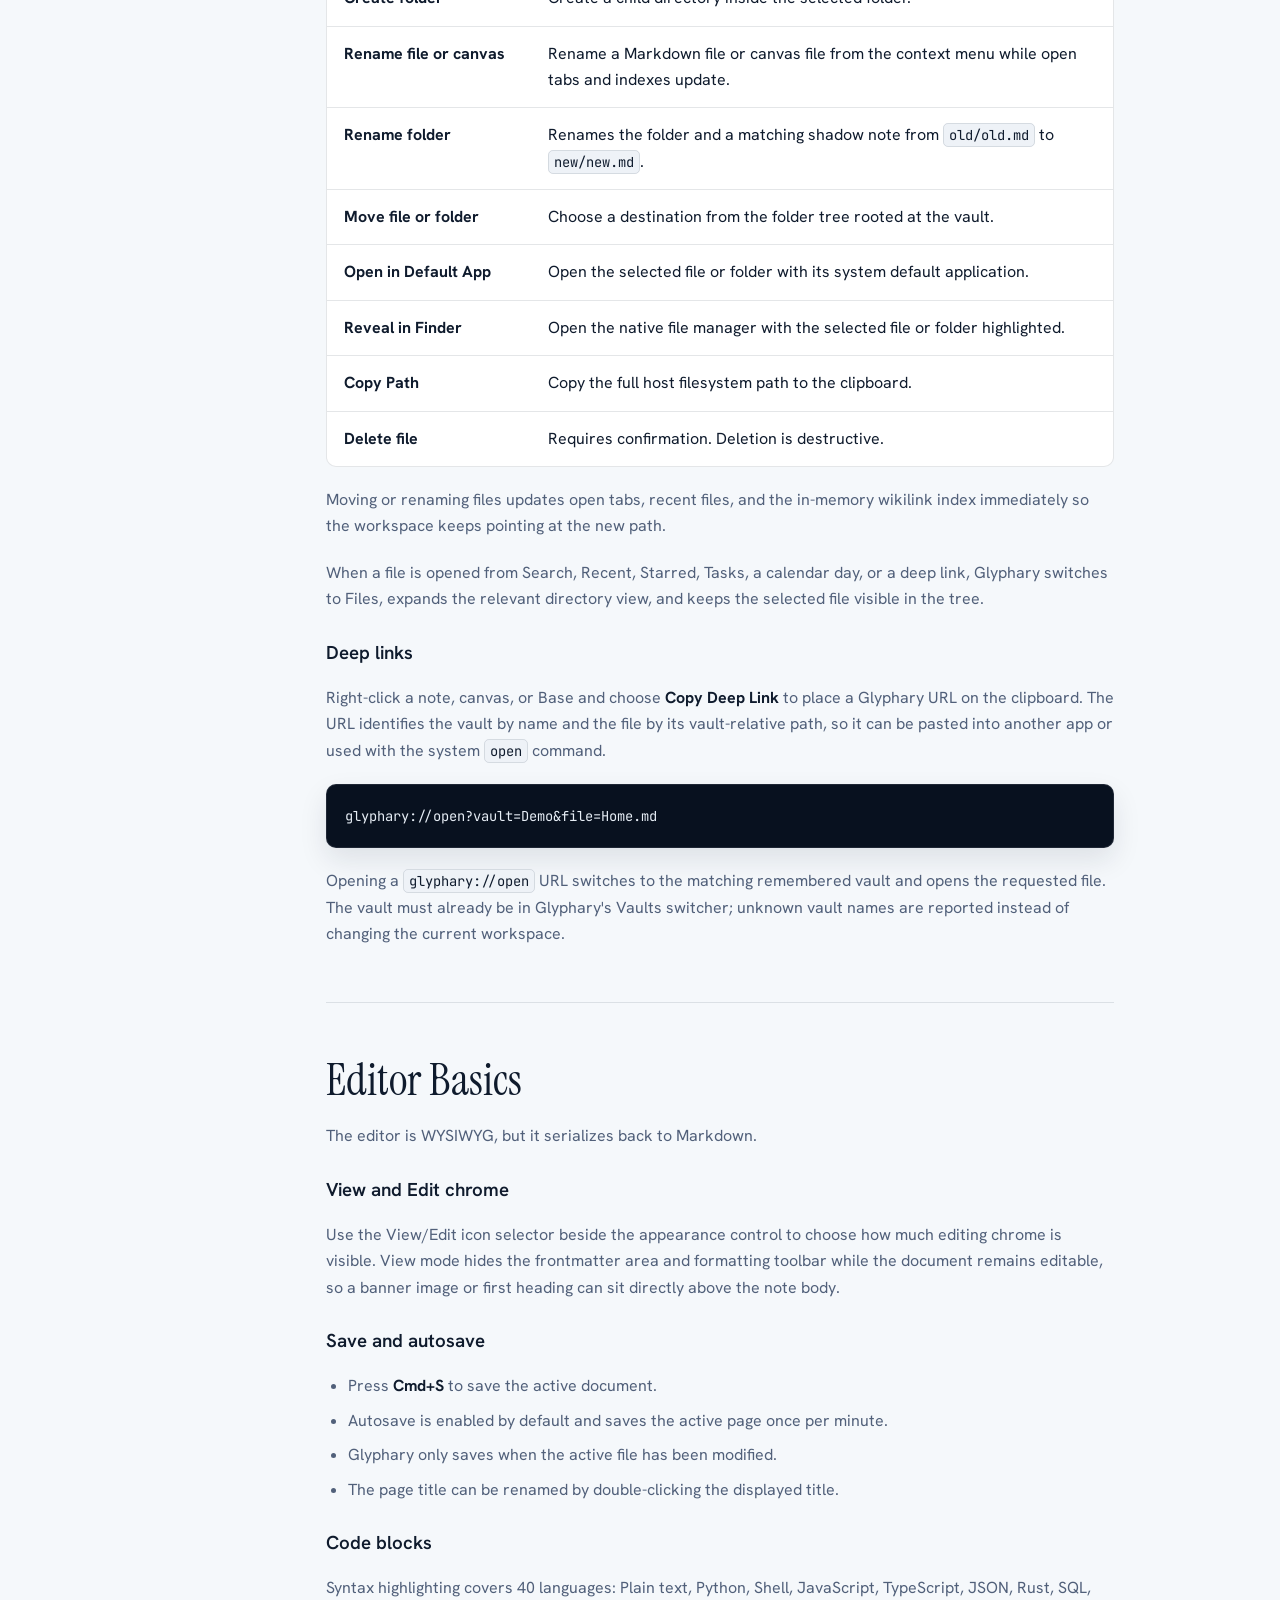
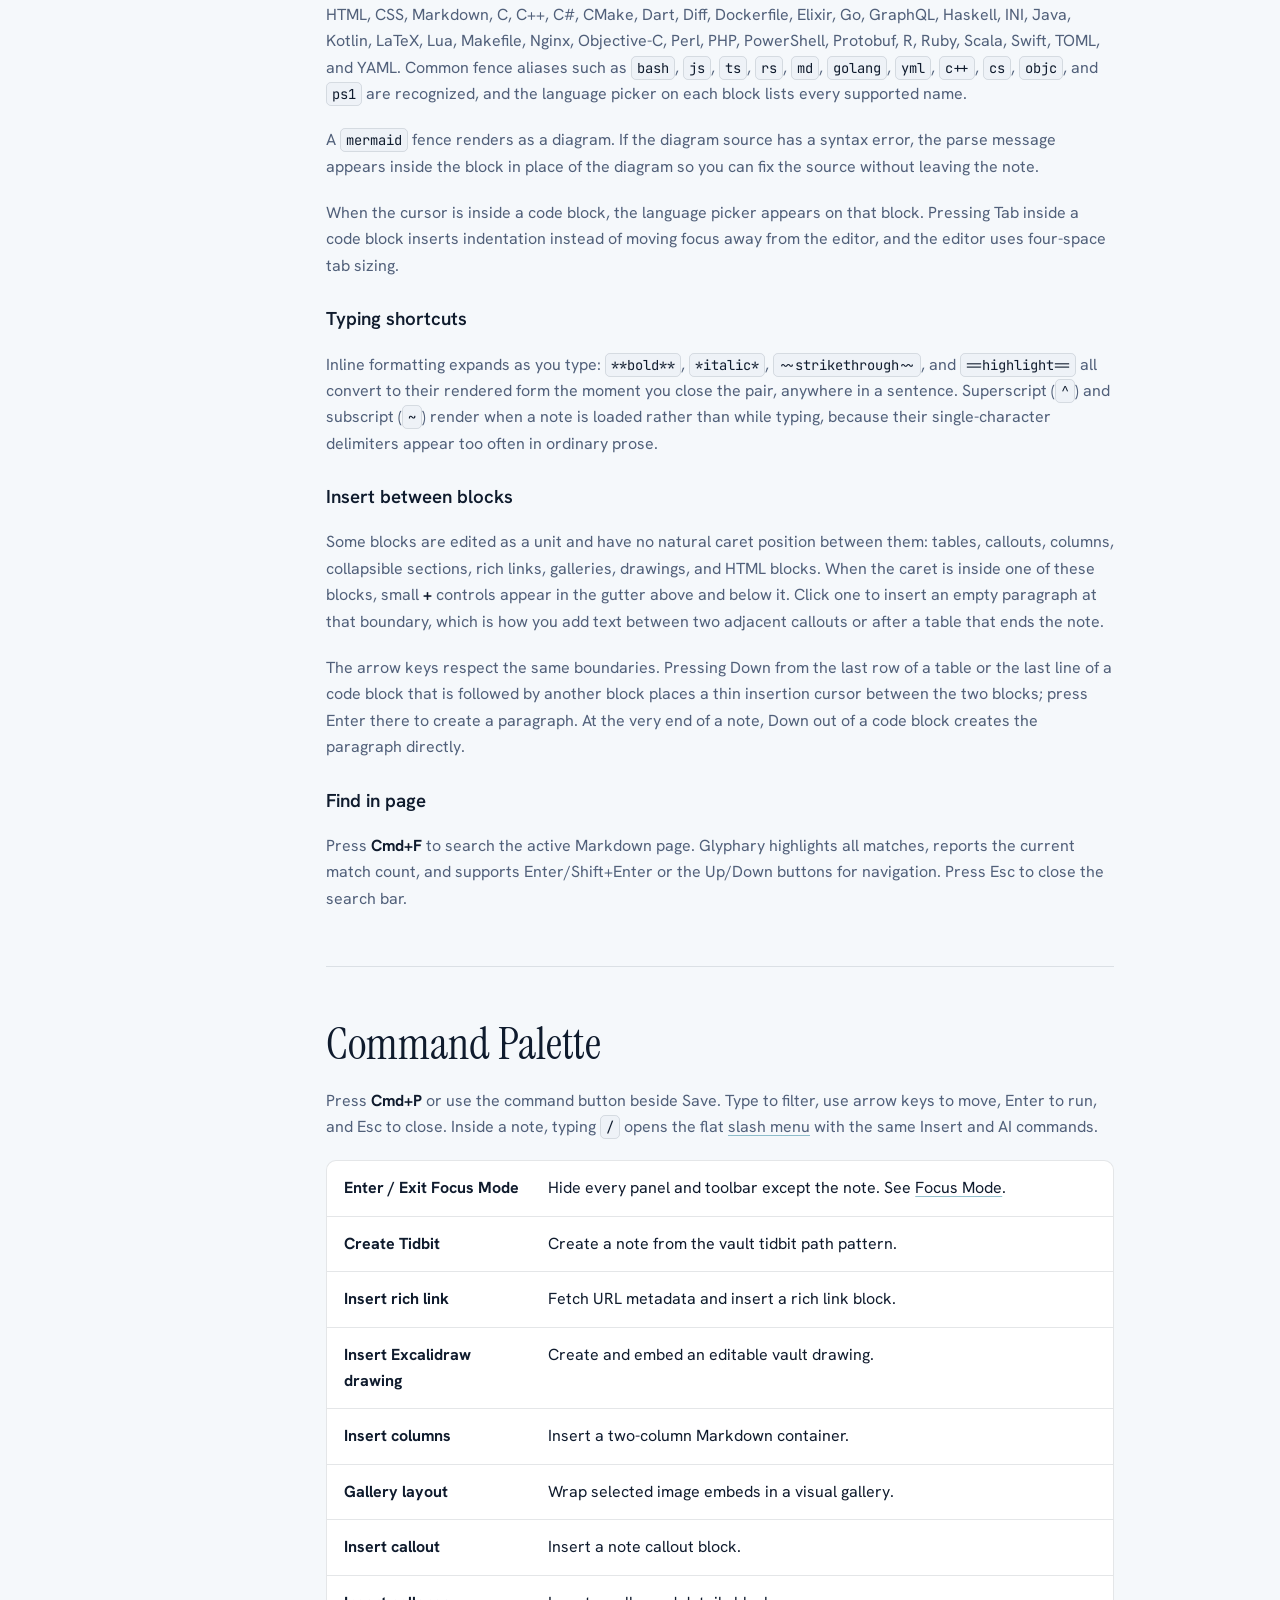
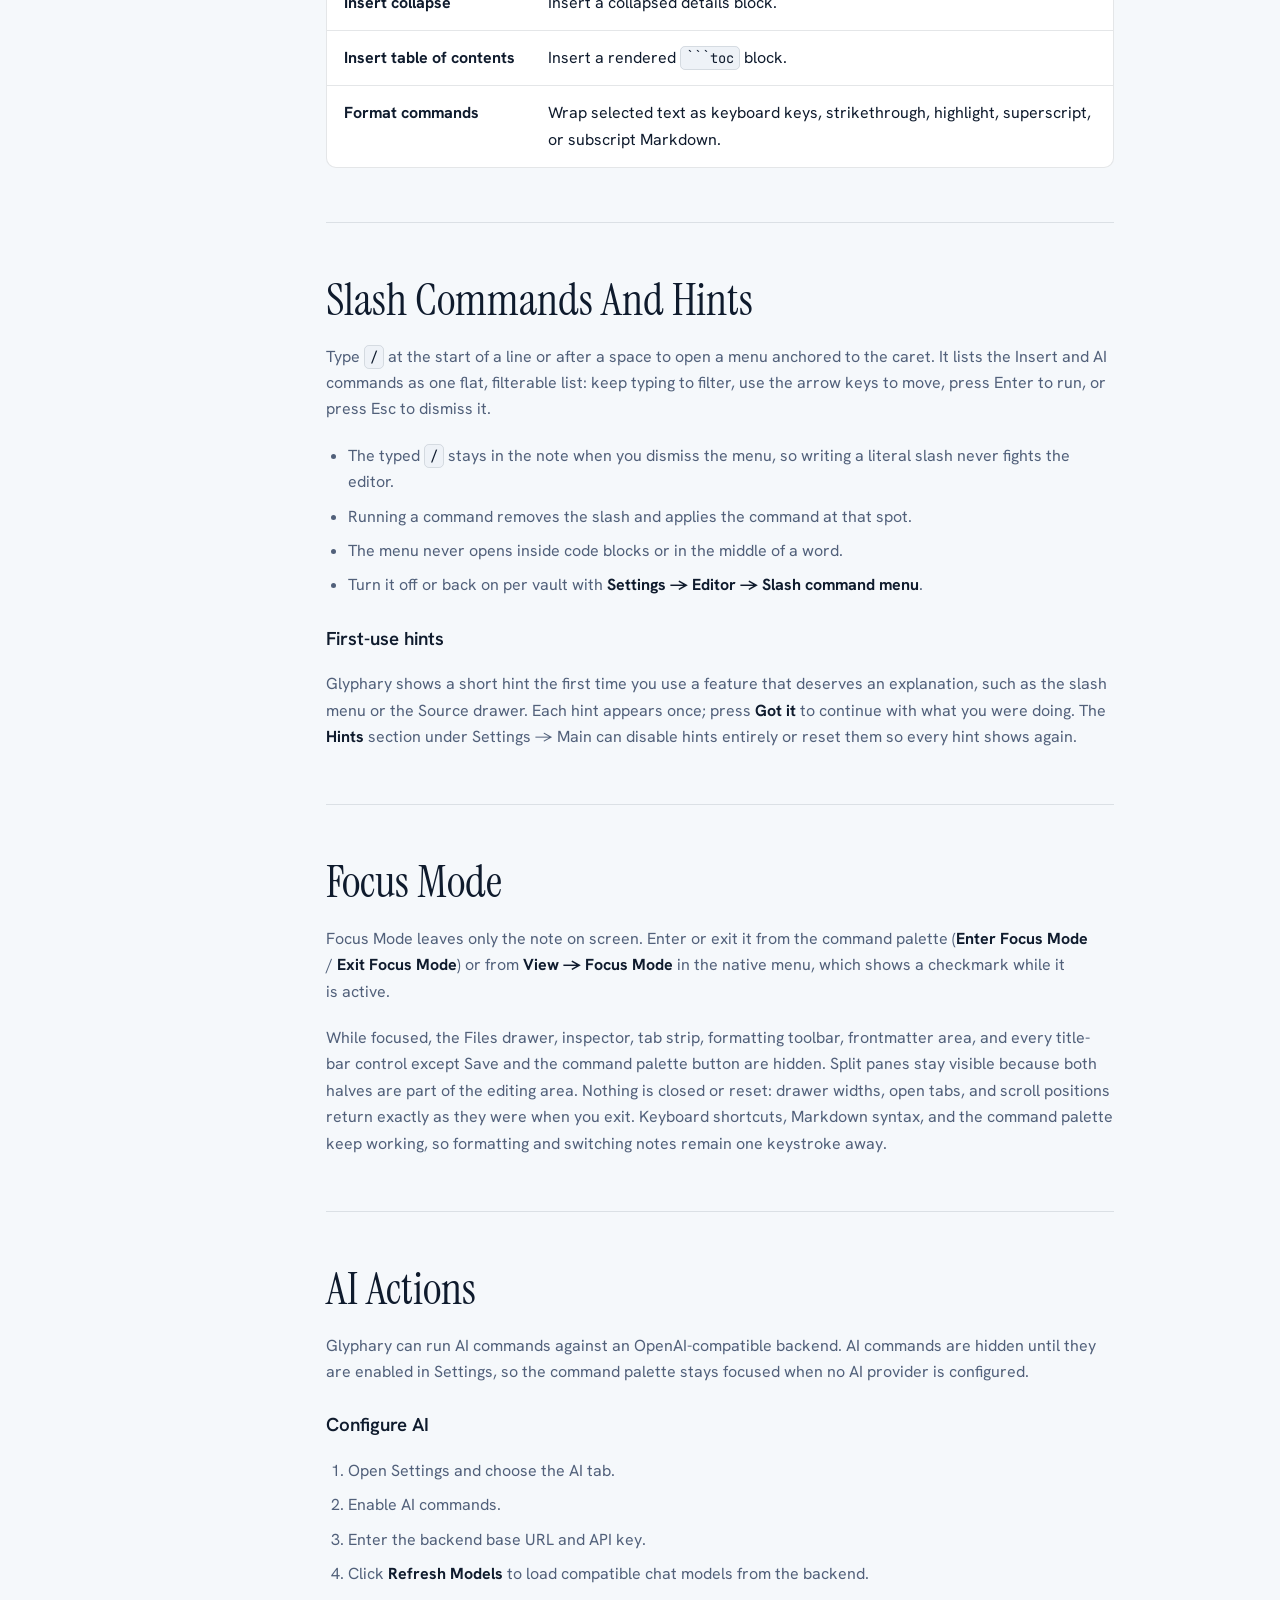
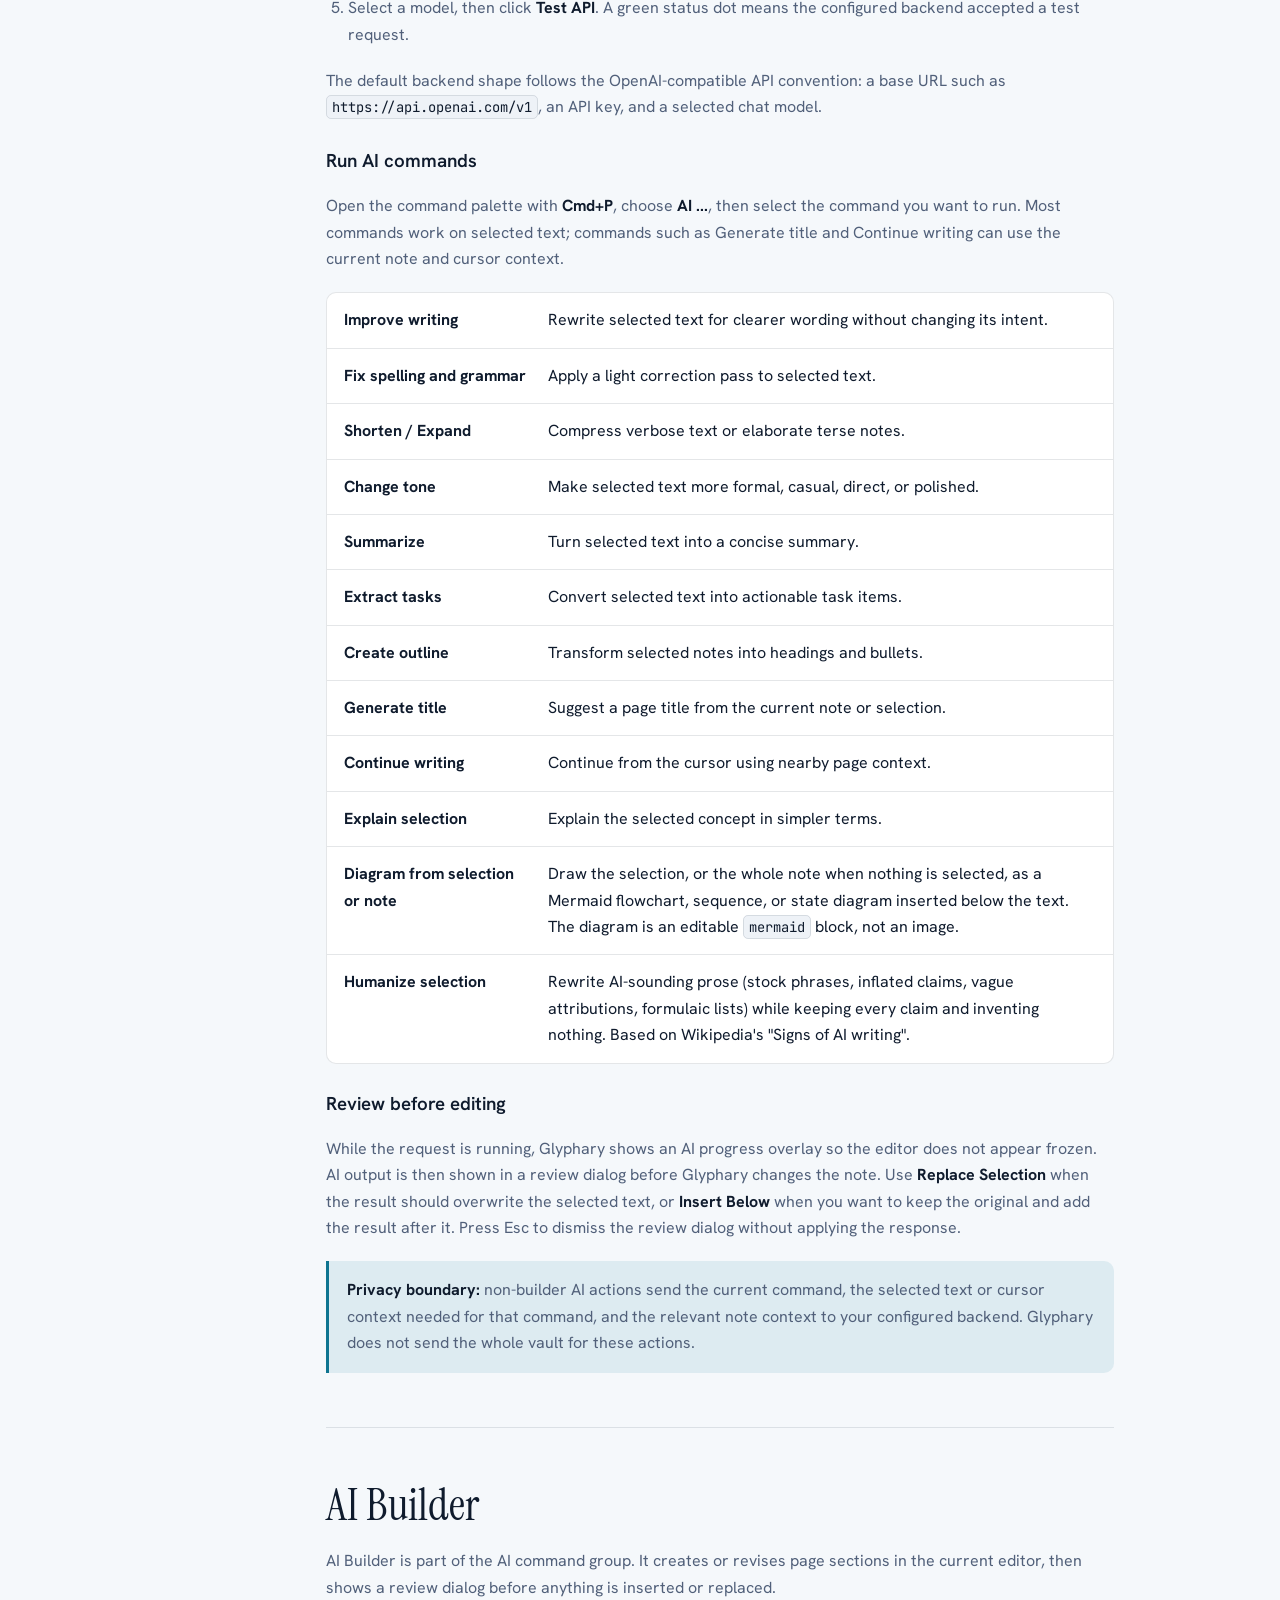
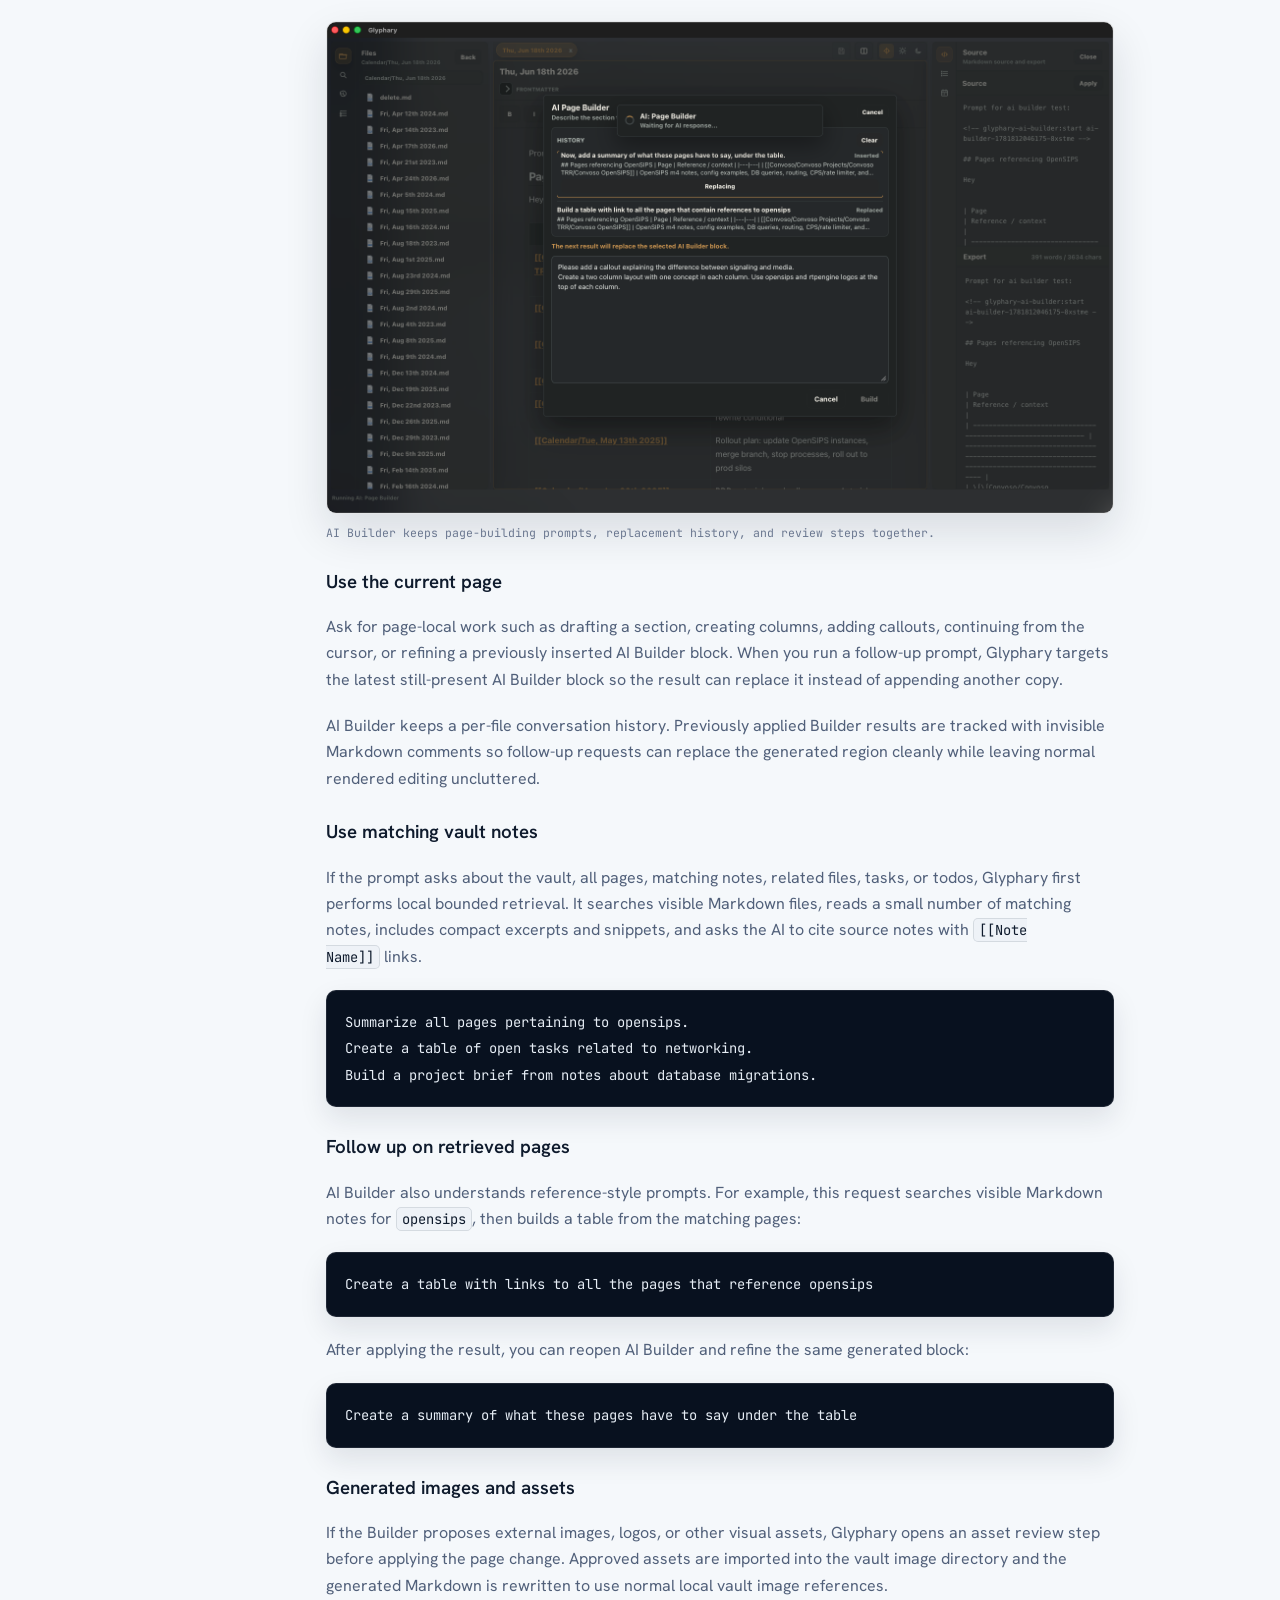
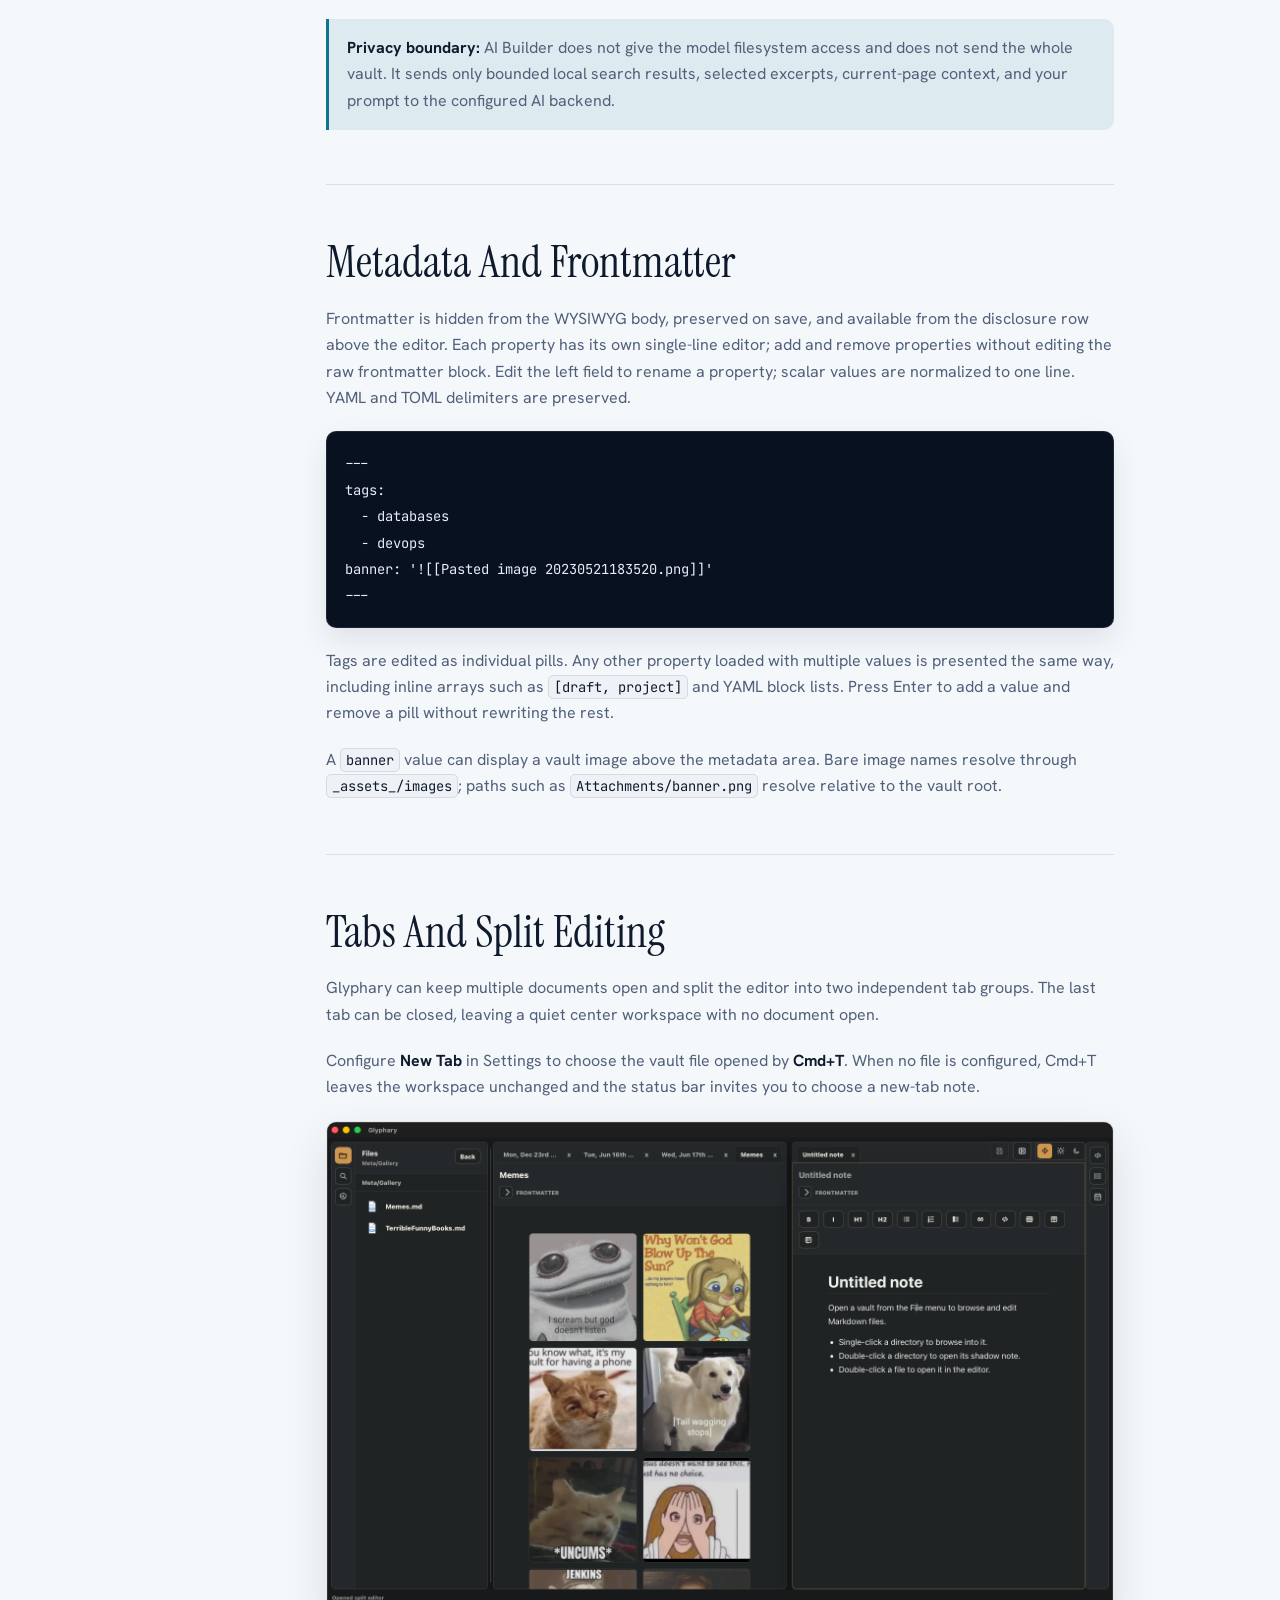
==== commit 906ee80c: "feat: release notes" ====
--- a/index.html
+++ b/index.html
@@ -42,6 +42,7 @@
         <a class="current" href="./index.html">Manual</a>
         <a href="./theming.html">Theming</a>
         <a href="./plugins.html">Plugins</a>
+        <a href="./releases.html">Releases</a>
         <a class="external-link" href="https://github.com/glyphary/glyphary">GitHub <span aria-hidden="true">&#8599;</span></a>
       </nav>
     </header>
@@ -53,6 +54,7 @@
             <a class="current" href="./index.html">User manual</a>
             <a href="./theming.html">Theming reference</a>
             <a href="./plugins.html">Plugin authoring</a>
+            <a href="./releases.html">Release notes</a>
           </div>
           <div class="sidebar-group">
             <p>Getting started</p>
@@ -1091,6 +1093,7 @@
         <a href="https://github.com/glyphary/glyphary/releases">Releases</a>
         <a href="./theming.html">Theming</a>
         <a href="./plugins.html">Plugins</a>
+        <a href="./releases.html">Releases</a>
       </nav>
     </footer>
 
--- a/styles.css
+++ b/styles.css
@@ -835,3 +835,9 @@
     transition-duration: 0.01ms !important;
   }
 }
+
+.release-date {
+  margin: -0.35rem 0 1rem;
+  color: var(--manual-muted);
+  font-size: 0.9rem;
+}
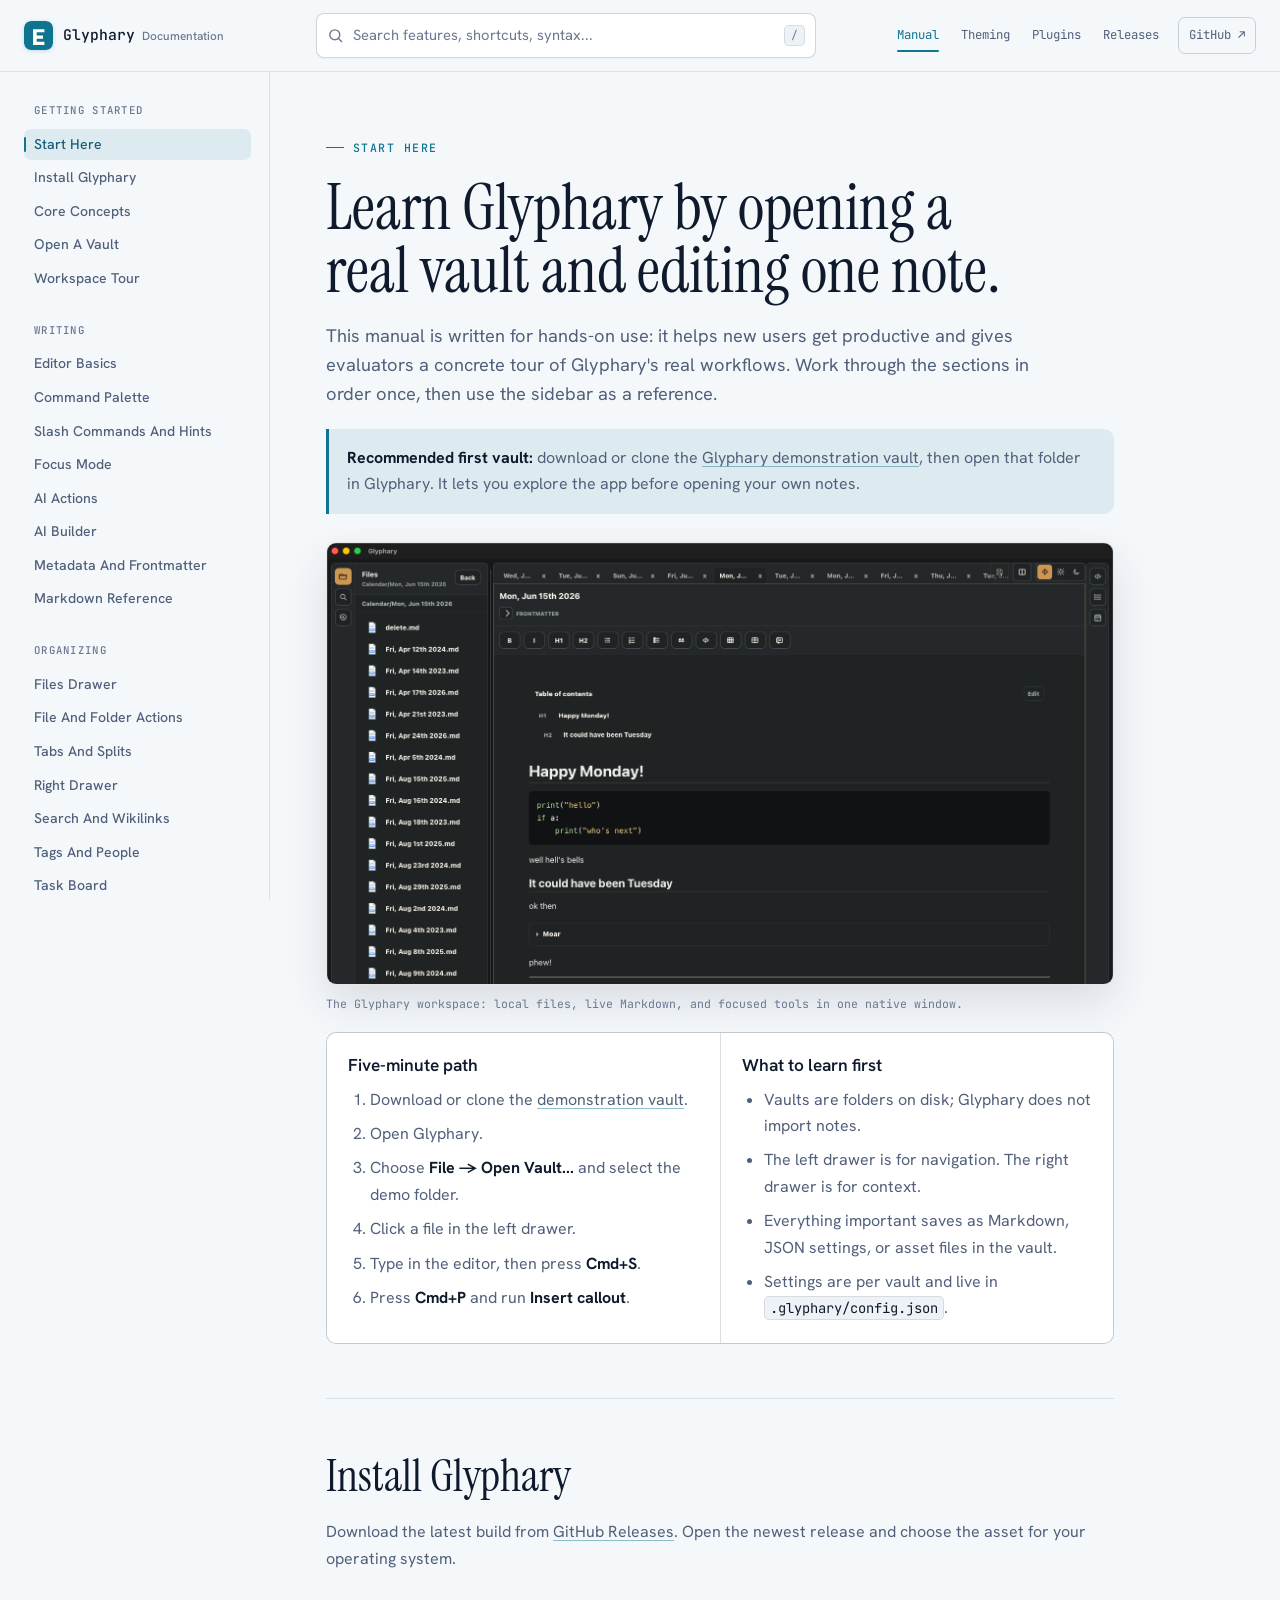
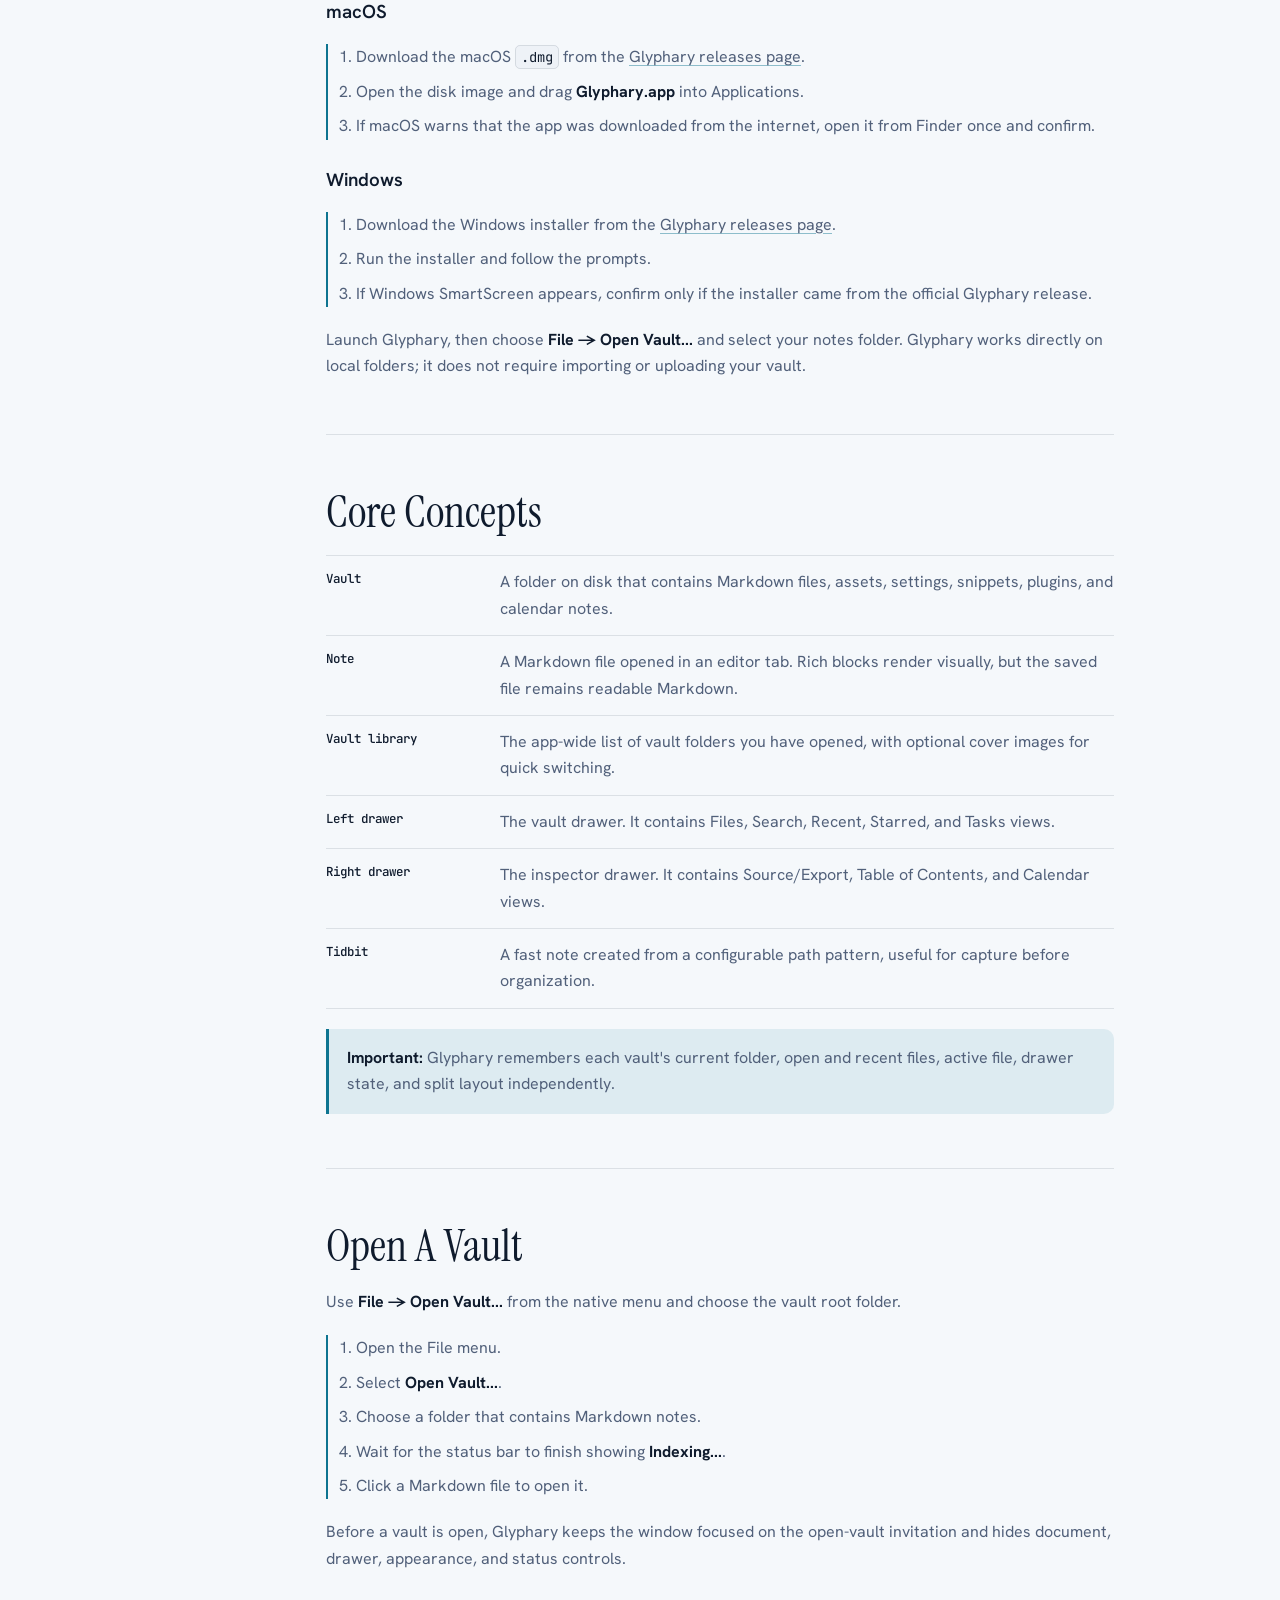
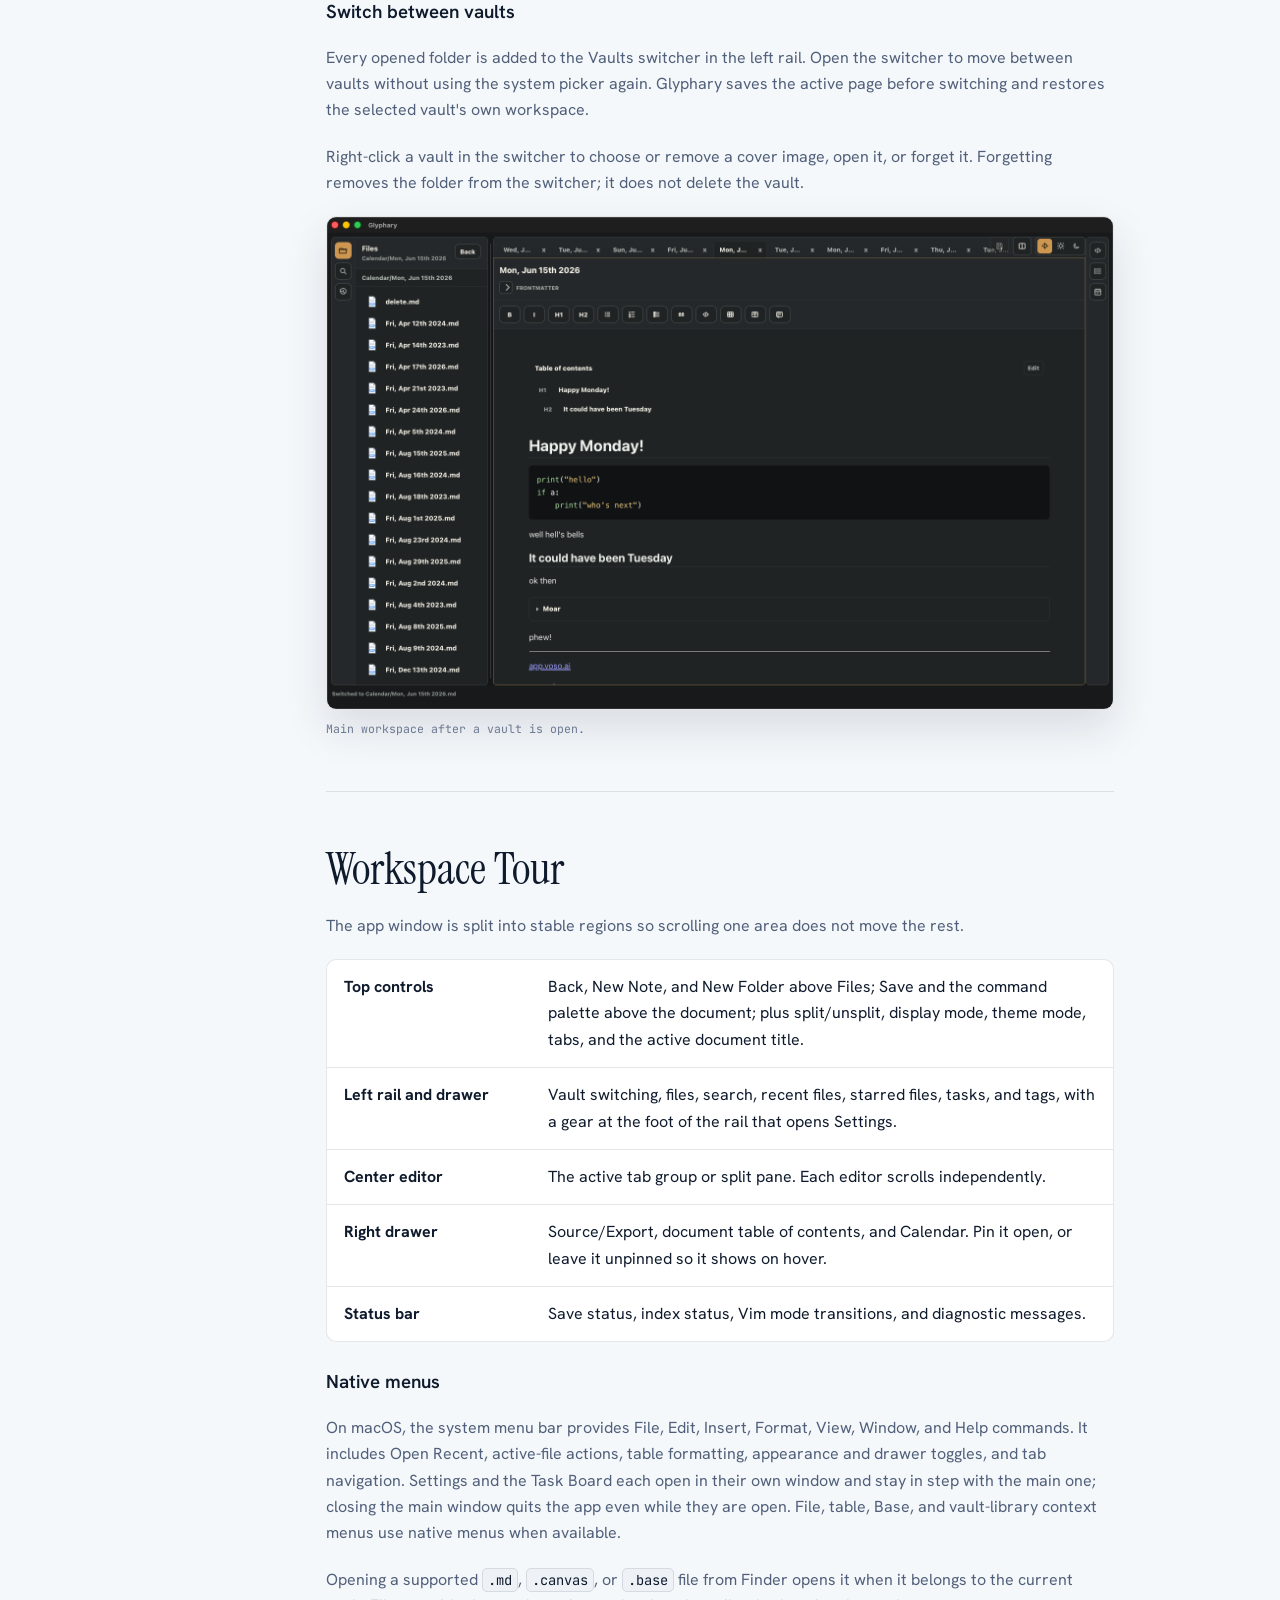
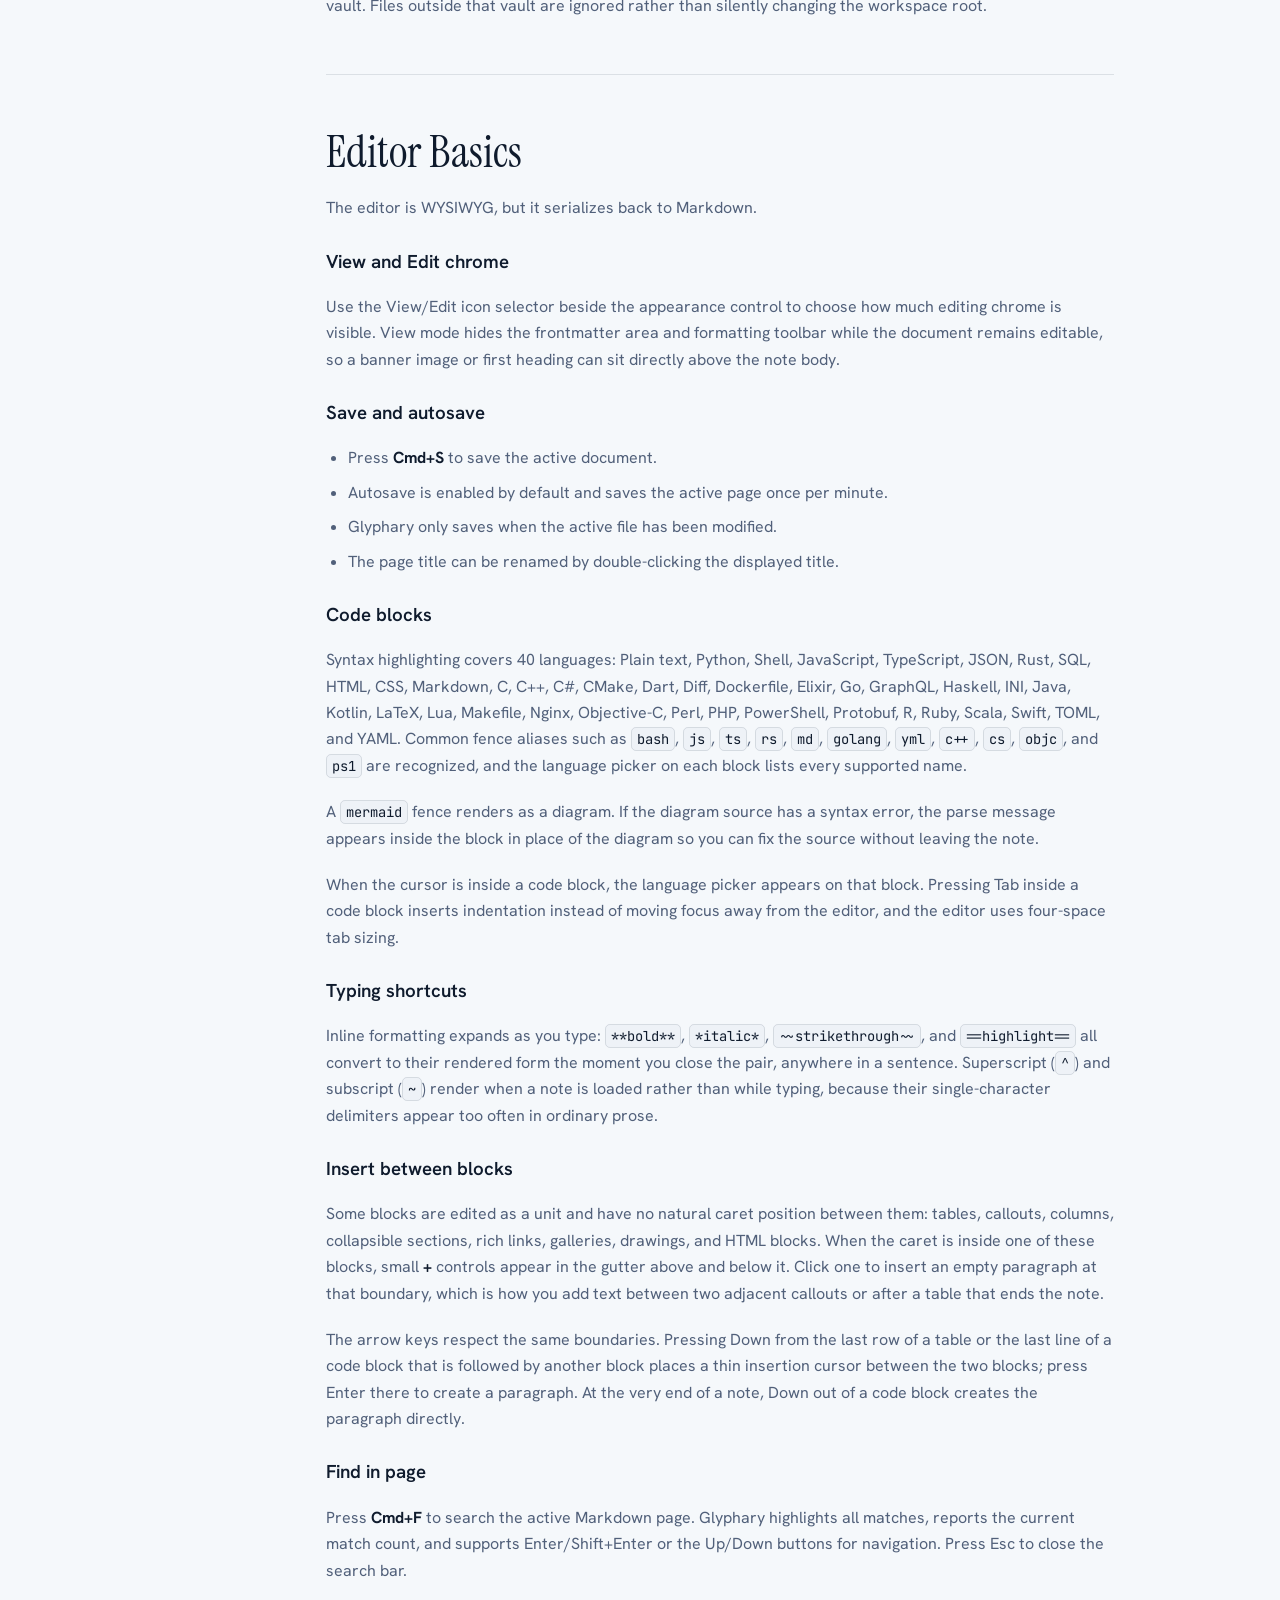
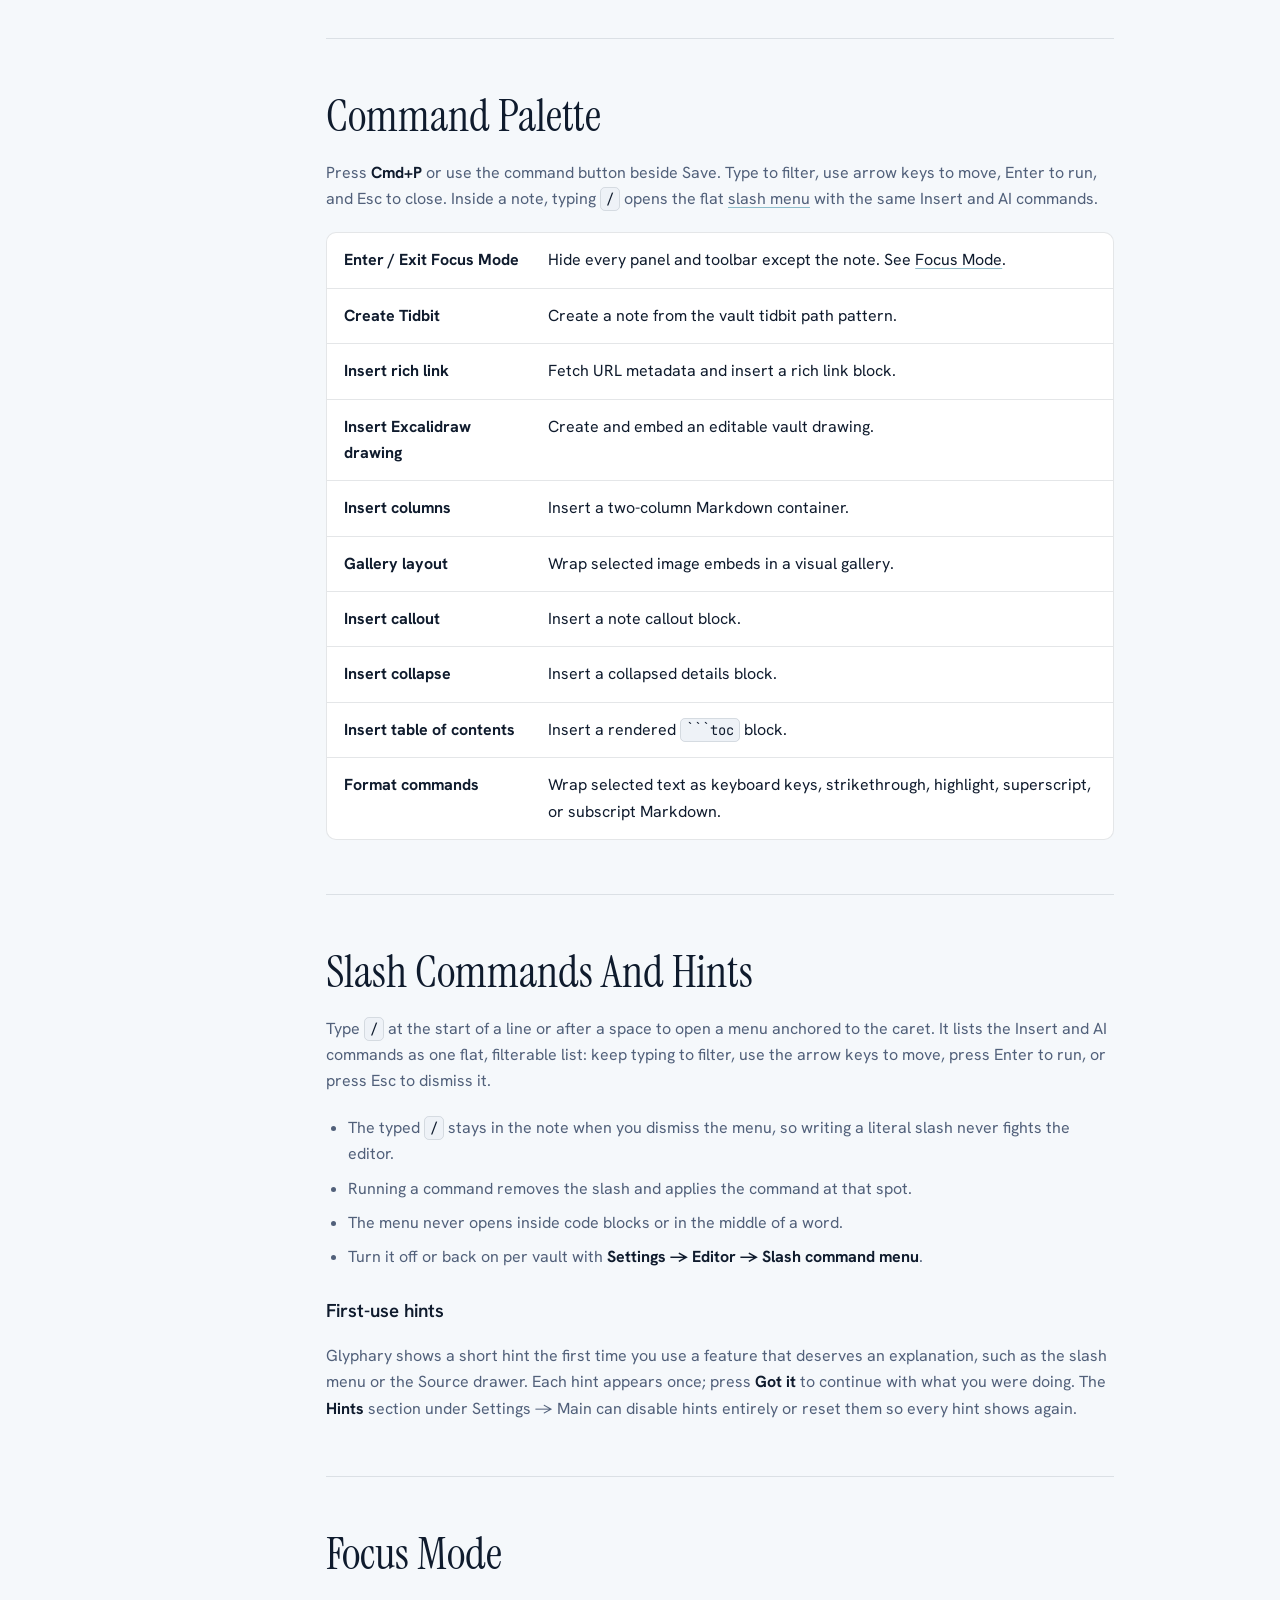
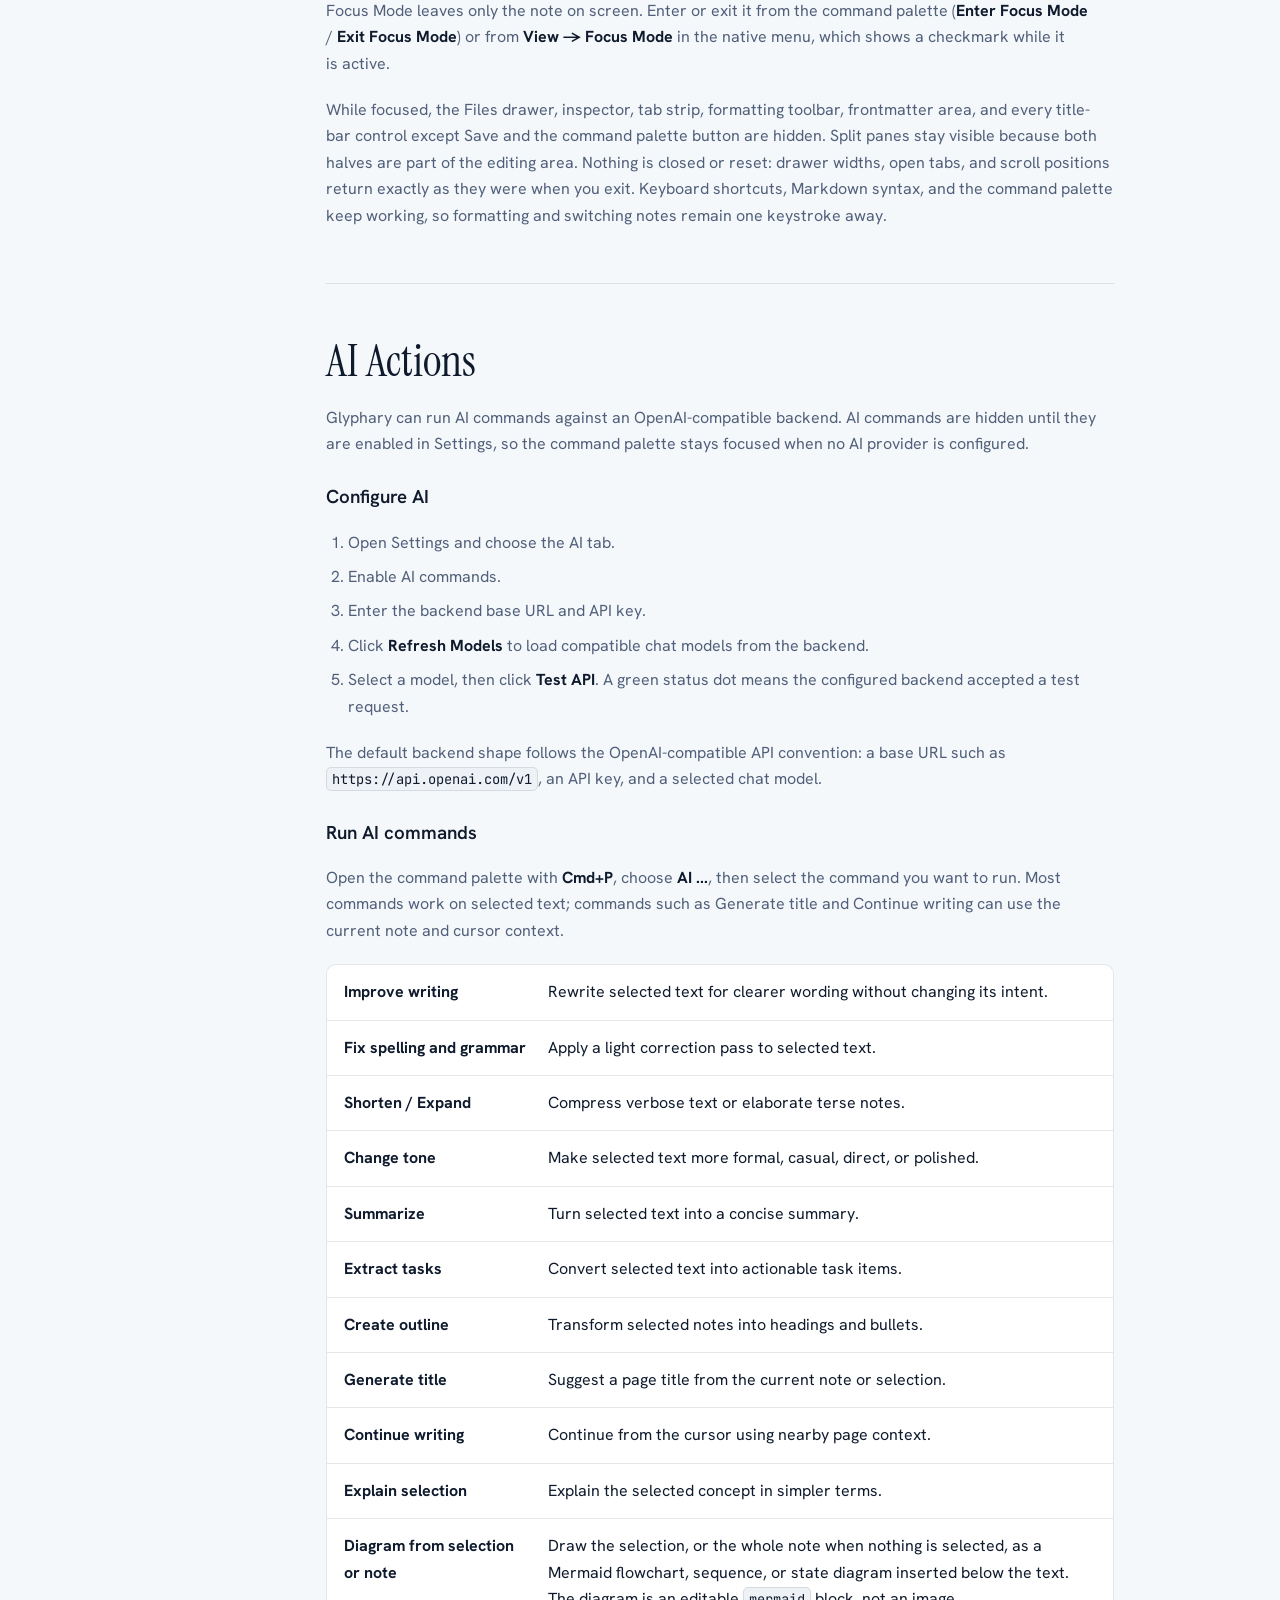
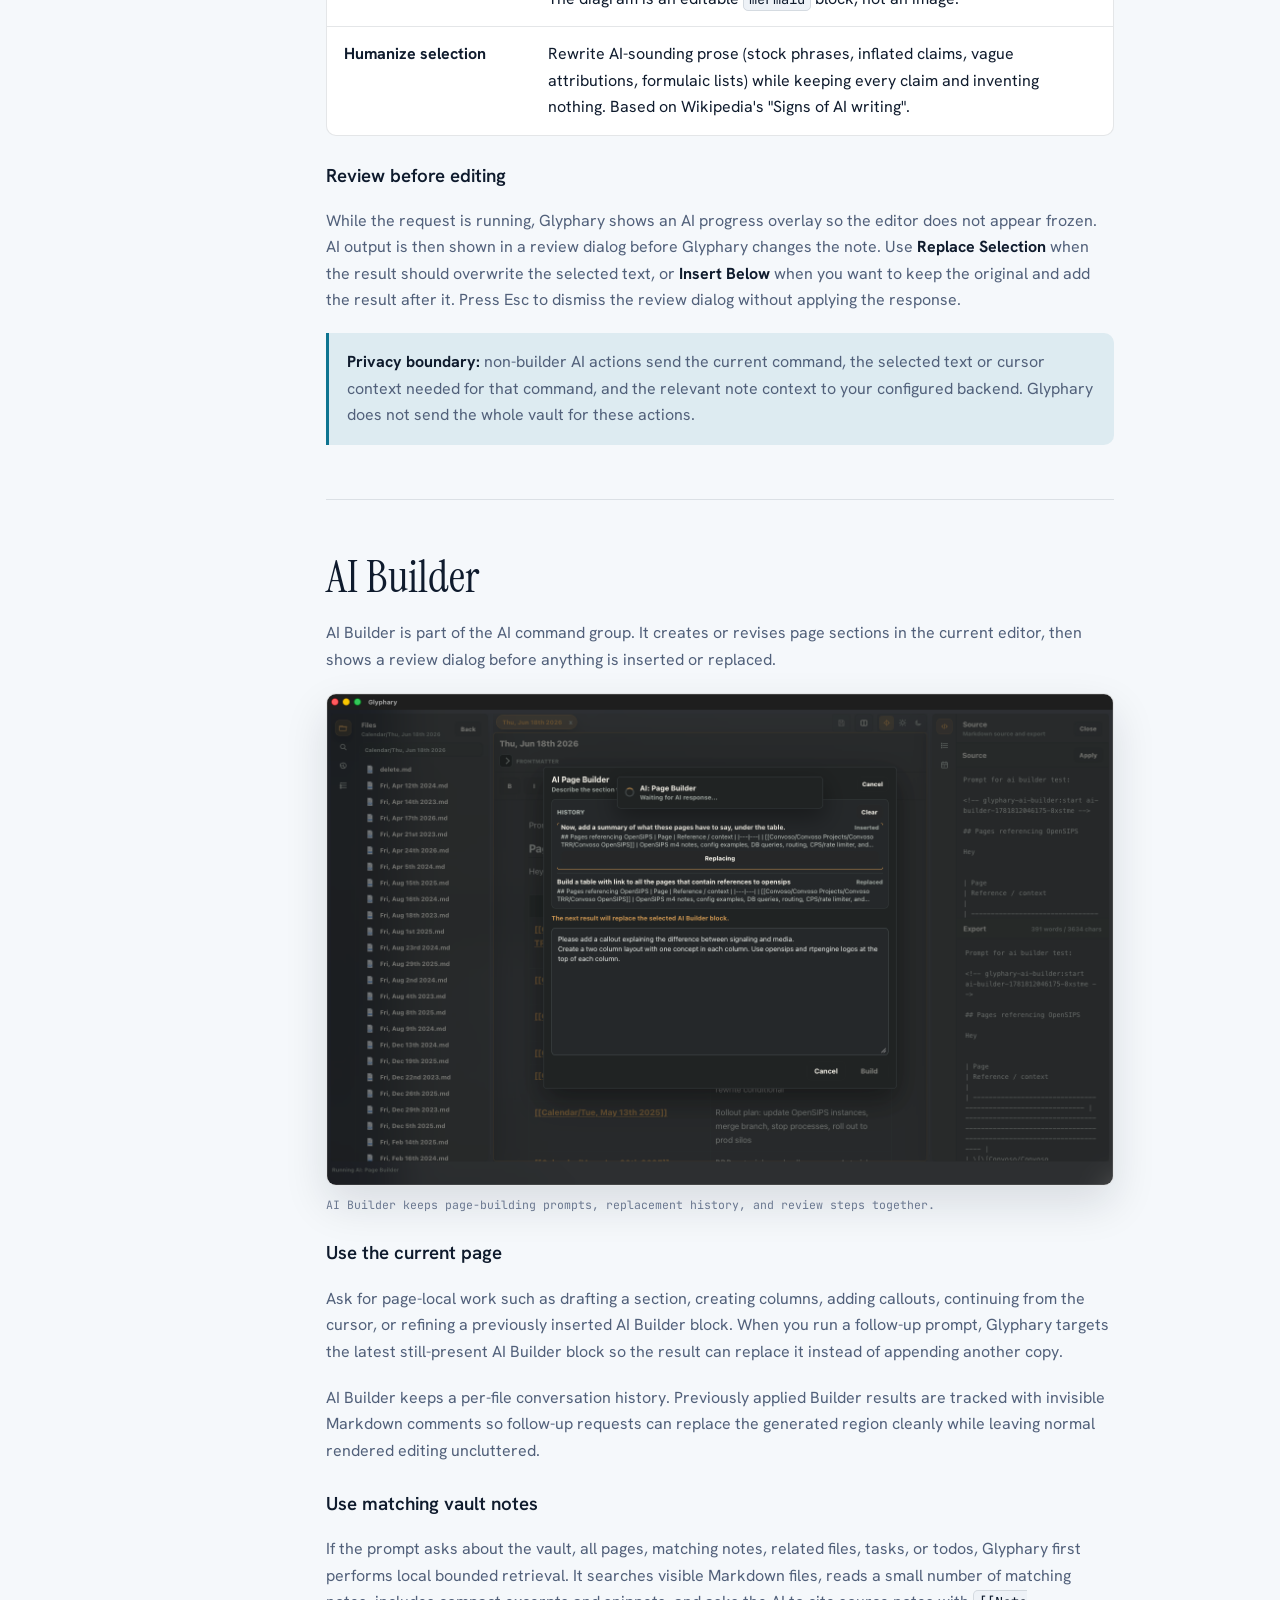
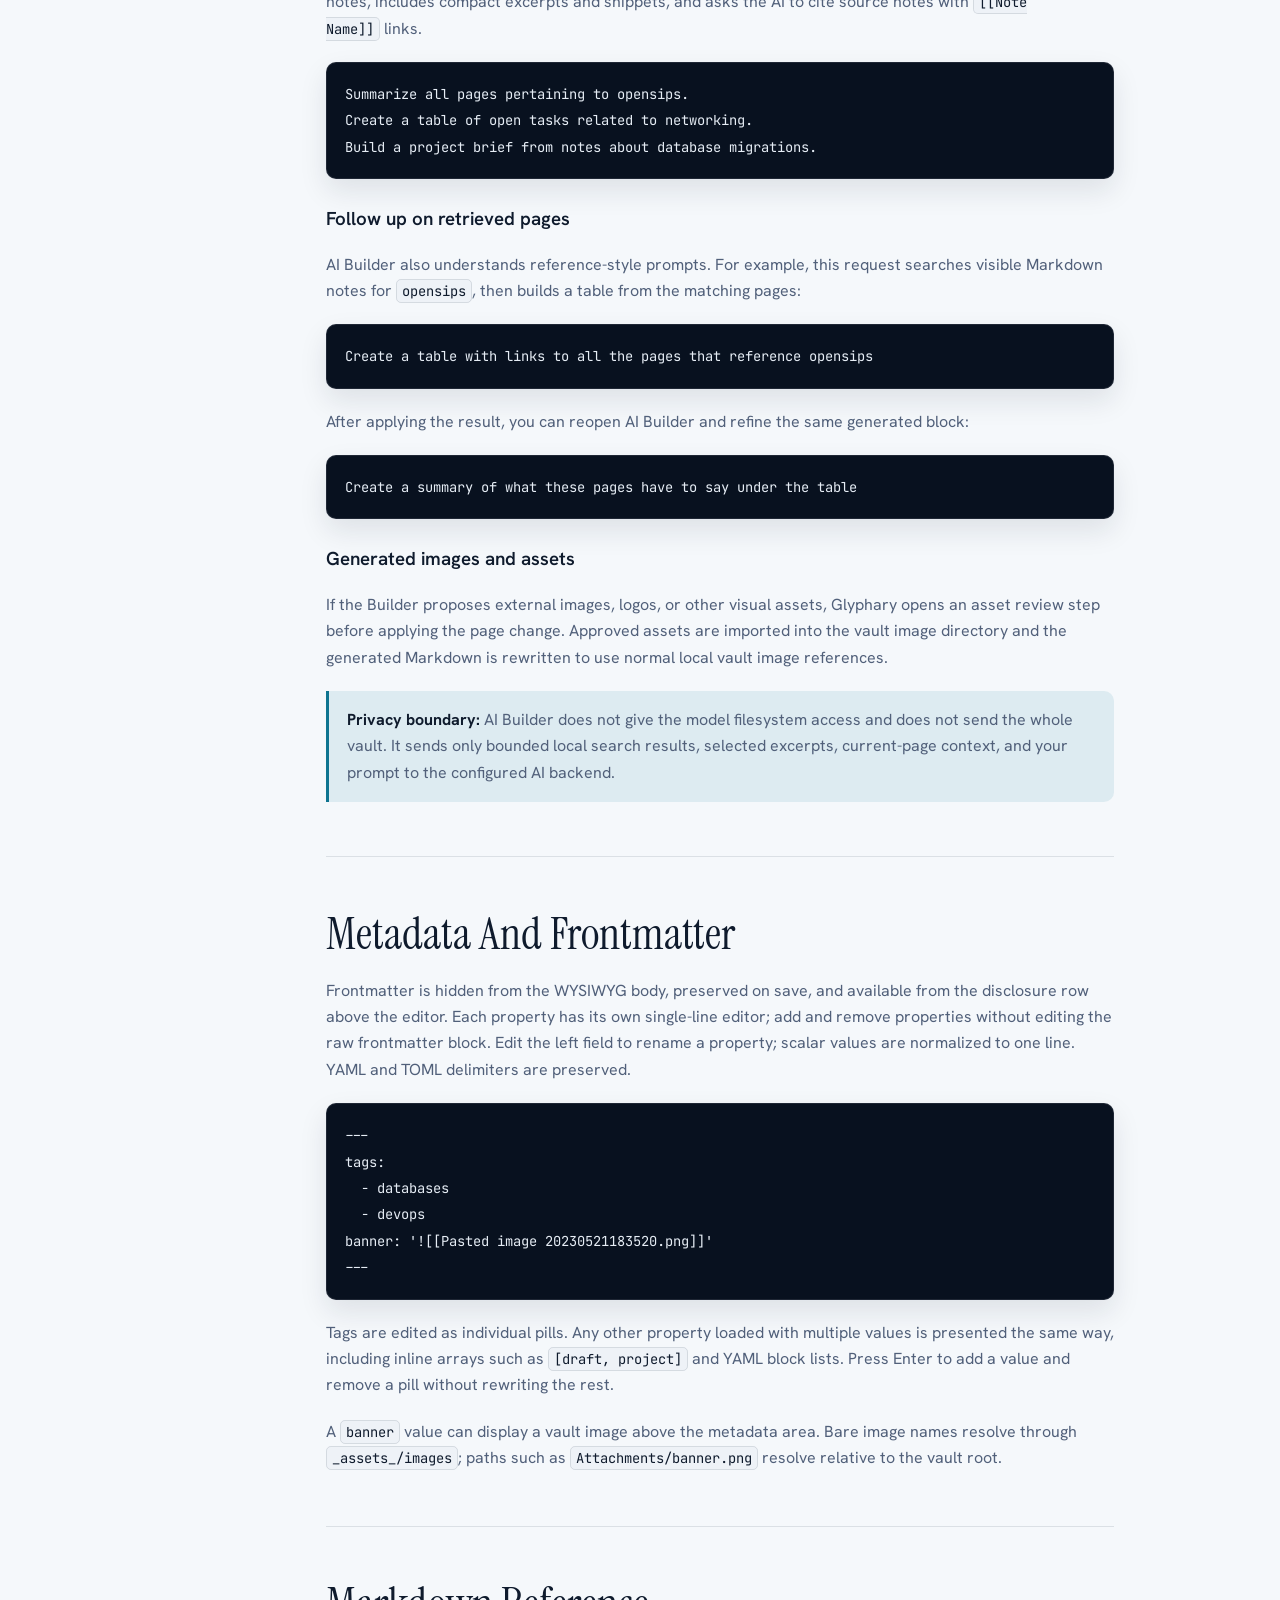
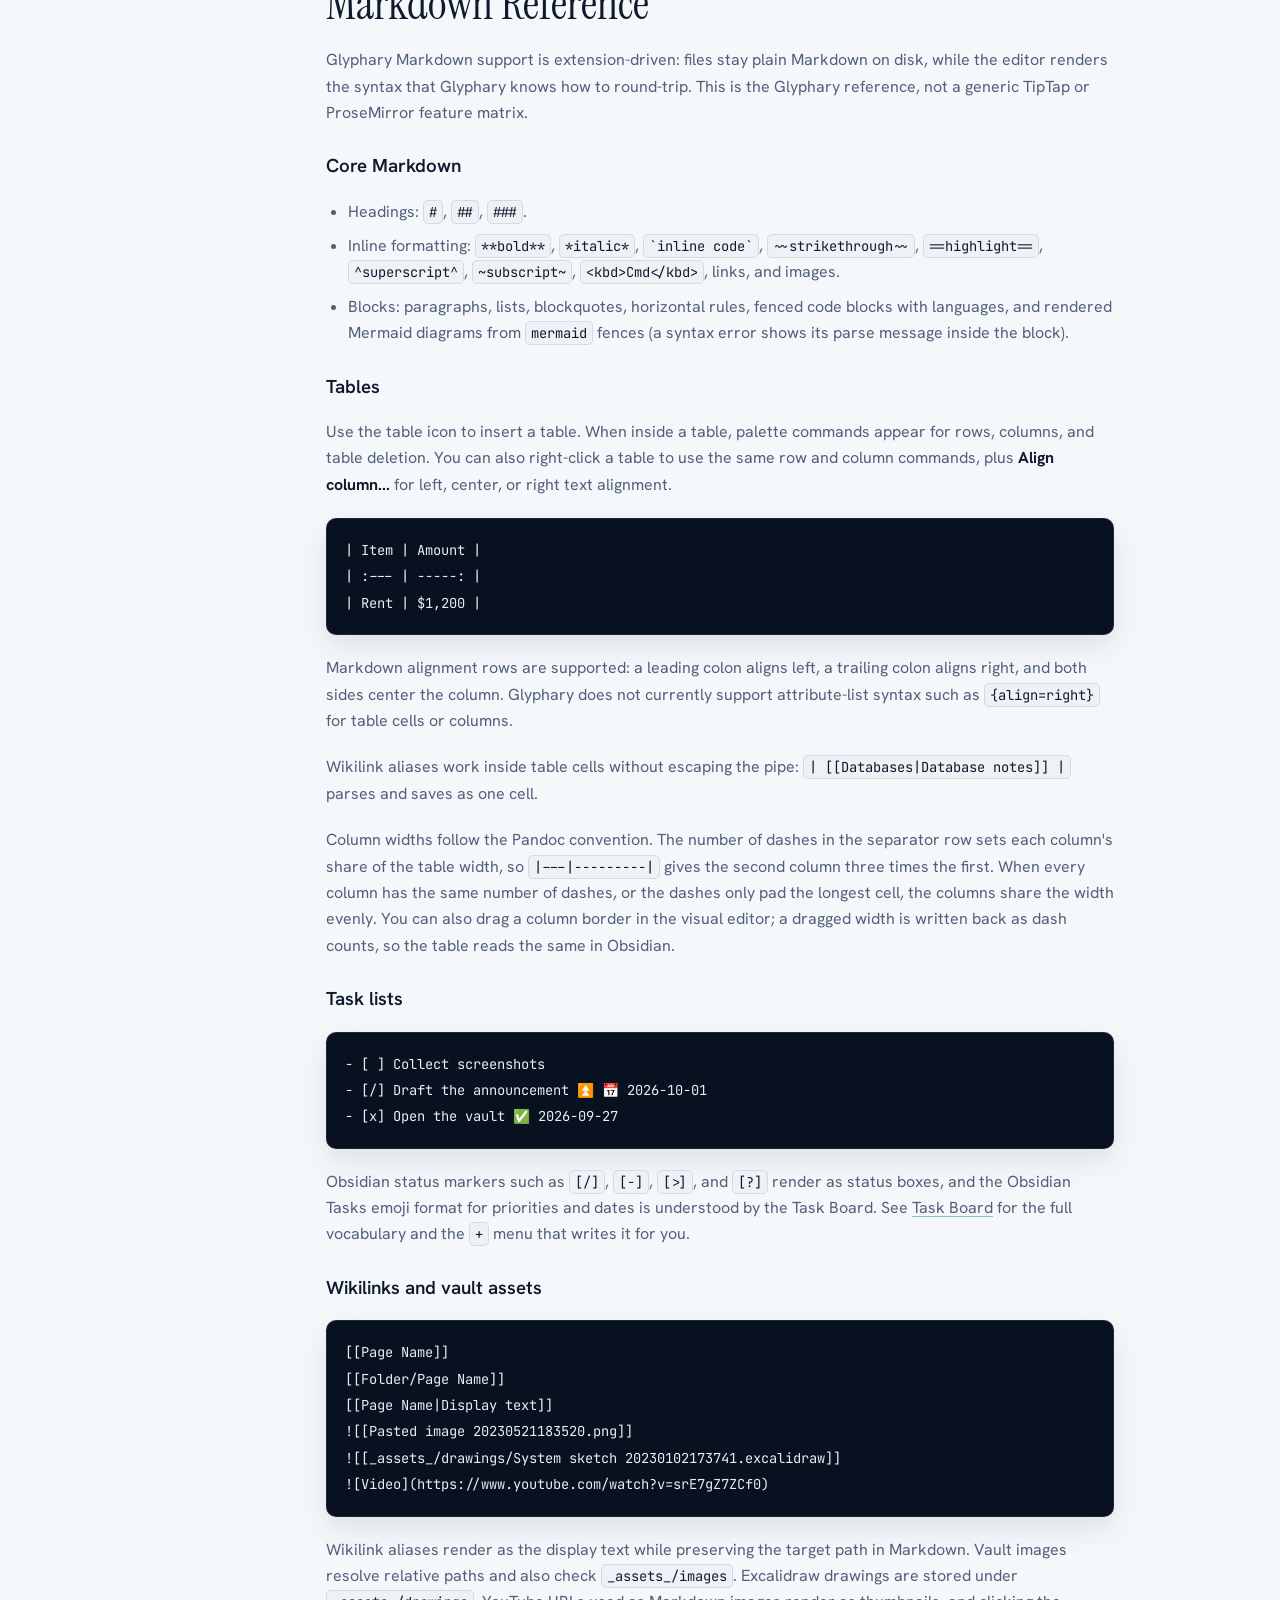
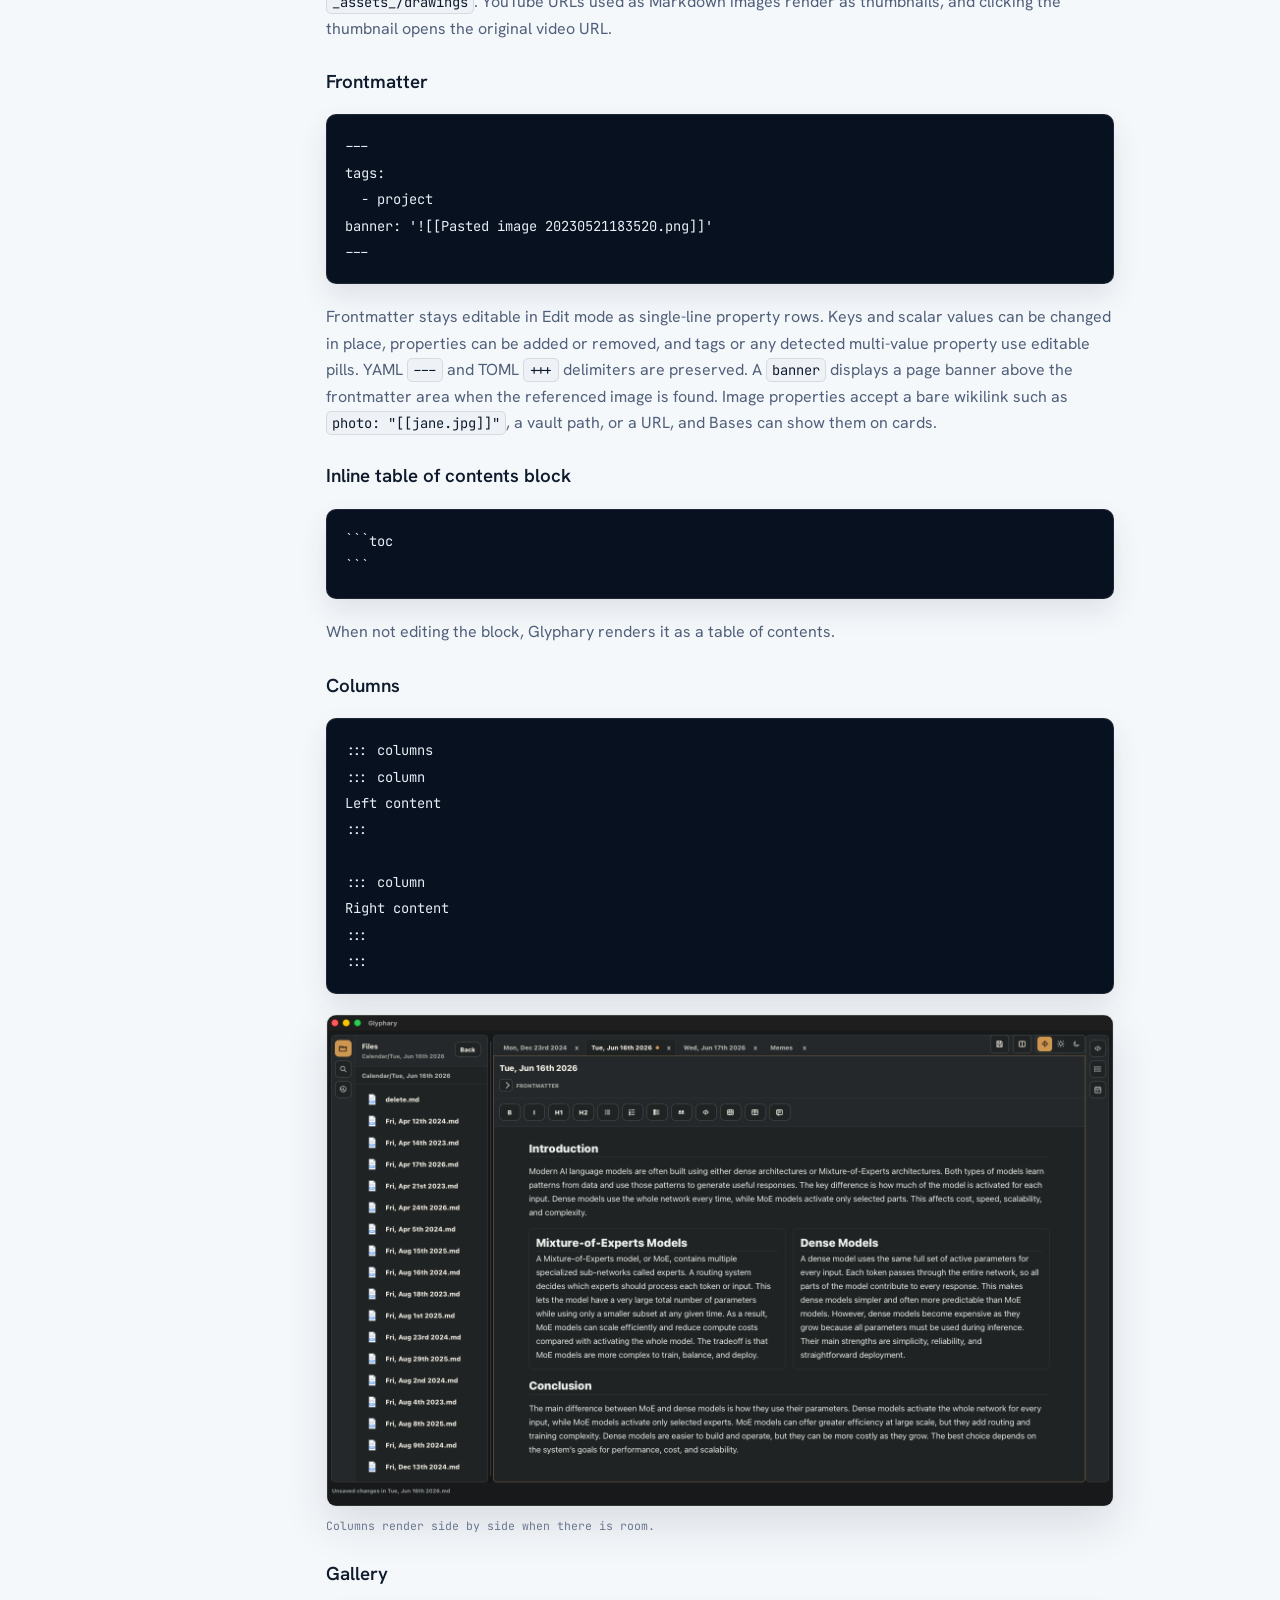
==== commit 920dbf23: "docs: 1.0.0-beta.8 manual sections and release notes" ====
--- a/index.html
+++ b/index.html
@@ -82,6 +82,10 @@
             <a href="#tabs-splits">Tabs And Splits</a>
             <a href="#drawers">Right Drawer</a>
             <a href="#search-links">Search And Wikilinks</a>
+            <a href="#tags-people">Tags And People</a>
+            <a href="#task-board">Task Board</a>
+            <a href="#graph-view">Graph View</a>
+            <a href="#web-clipper">Web Clipper</a>
             <a href="#canvas-files">Canvas Files</a>
             <a href="#base-files">Base Files</a>
             <a href="#assets">Images And Assets</a>
@@ -224,112 +228,24 @@
           <p>The app window is split into stable regions so scrolling one area does not move the rest.</p>
           <div class="feature-table">
             <div><strong>Top controls</strong><span>Back, New Note, and New Folder above Files; Save and the command palette above the document; plus split/unsplit, display mode, theme mode, tabs, and the active document title.</span></div>
-            <div><strong>Left rail and drawer</strong><span>Vault switching, files, search, recent files, starred files, and tasks.</span></div>
+            <div><strong>Left rail and drawer</strong><span>Vault switching, files, search, recent files, starred files, tasks, and tags, with a gear at the foot of the rail that opens Settings.</span></div>
             <div><strong>Center editor</strong><span>The active tab group or split pane. Each editor scrolls independently.</span></div>
-            <div><strong>Right drawer</strong><span>Source/Export, document table of contents, and Calendar.</span></div>
+            <div><strong>Right drawer</strong><span>Source/Export, document table of contents, and Calendar. Pin it open, or leave it unpinned so it shows on hover.</span></div>
             <div><strong>Status bar</strong><span>Save status, index status, Vim mode transitions, and diagnostic messages.</span></div>
           </div>
           <h3>Native menus</h3>
           <p>
             On macOS, the system menu bar provides File, Edit, Insert, Format, View, Window, and Help
             commands. It includes Open Recent, active-file actions, table formatting, appearance and
-            drawer toggles, and tab navigation. Settings opens in its own window, and file, table,
-            Base, and vault-library context menus use native menus when available.
+            drawer toggles, and tab navigation. Settings and the Task Board each open in their own
+            window and stay in step with the main one; closing the main window quits the app even
+            while they are open. File, table, Base, and vault-library context menus use native
+            menus when available.
           </p>
           <p>
             Opening a supported <code>.md</code>, <code>.canvas</code>, or <code>.base</code> file
             from Finder opens it when it belongs to the current vault. Files outside that vault are
             ignored rather than silently changing the workspace root.
-          </p>
-        </section>
-
-        <section id="vault-drawer" class="doc-section" data-search-text="left drawer files search recent starred tasks folders preview images background back current top level collapse resize complete incomplete sort filter">
-          <h2>Use The Left Drawer</h2>
-          <p>The left drawer opens expanded by default and has Files, Search, Recent, Starred, and Tasks views.</p>
-          <ul>
-            <li>Single-click a directory to enter it as the current top-level view.</li>
-            <li>Use Back to move up until you reach the vault root.</li>
-            <li>Click a file to open it in the active editor pane. In Settings, you can require a double-click instead.</li>
-            <li>Double-click a directory to open its shadow note.</li>
-            <li>The path shown under Files is relative to the vault root and omits the Markdown extension.</li>
-            <li>Dotfiles and dot folders are hidden by default.</li>
-          </ul>
-          <p>
-            When Files is active, the titlebar shows Back, New Note, and New Folder. Interface
-            settings can hide either creation button without removing the same command from the
-            folder context menu.
-          </p>
-          <p>The document-opening setting also applies to Search, Recent, Starred, and Tasks.</p>
-          <h3>File tree and previews</h3>
-          <p>
-            Settings can show files inside the folder tree, add a background behind that tree, and
-            display a text excerpt under each file. Image previews use the first resolvable image in
-            the note and can be disabled independently.
-          </p>
-          <h3>Search</h3>
-          <p>
-            Search can match filenames or Markdown file contents. Content search runs inside
-            Glyphary using the same grep crates that power ripgrep-style matching, so no external
-            <code>rg</code> binary is required. Search results are grouped by file, show a match
-            count, and are sorted from the most recently modified page down to older notes.
-          </p>
-          <h3>Recent</h3>
-          <p>
-            Recent shows the newest files you opened in this vault. Opening a recent item activates
-            it in the current editor pane and updates the left-drawer selection when the file is
-            available in the current vault.
-          </p>
-          <h3>Starred</h3>
-          <p>
-            Run <strong>Star File</strong> from the Format menu or command palette to keep any note,
-            canvas, or Base in the Starred view. Drag starred rows to reorder them. Renaming or
-            moving a starred item updates its saved path; deleting it removes the stale star.
-          </p>
-          <h3>Tasks</h3>
-          <p>
-            Tasks scans visible Markdown files for task-list items such as <code>- [ ]</code> and
-            <code>- [x]</code>. Dotfiles and dot folders are excluded. Use the filters to show
-            incomplete, complete, or all tasks; use the search field to narrow the displayed list;
-            and sort by task text or file date.
-          </p>
-        </section>
-
-        <section id="file-actions" class="doc-section" data-search-text="create note create canvas create folder rename move delete reveal finder open default app copy path shadow note context menu right click folder tree">
-          <h2>File And Folder Actions</h2>
-          <p>Right-click entries in the Files view to use the native file actions available for that item.</p>
-          <div class="feature-table">
-            <div><strong>Create note</strong><span>Create a Markdown file inside a folder and open it in the active pane.</span></div>
-            <div><strong>Create canvas</strong><span>Create an Obsidian-compatible <code>.canvas</code> file inside a folder and open it in the active pane.</span></div>
-            <div><strong>Create folder</strong><span>Create a child directory inside the selected folder.</span></div>
-            <div><strong>Rename file or canvas</strong><span>Rename a Markdown file or canvas file from the context menu while open tabs and indexes update.</span></div>
-            <div><strong>Rename folder</strong><span>Renames the folder and a matching shadow note from <code>old/old.md</code> to <code>new/new.md</code>.</span></div>
-            <div><strong>Move file or folder</strong><span>Choose a destination from the folder tree rooted at the vault.</span></div>
-            <div><strong>Open in Default App</strong><span>Open the selected file or folder with its system default application.</span></div>
-            <div><strong>Reveal in Finder</strong><span>Open the native file manager with the selected file or folder highlighted.</span></div>
-            <div><strong>Copy Path</strong><span>Copy the full host filesystem path to the clipboard.</span></div>
-            <div><strong>Delete file</strong><span>Requires confirmation. Deletion is destructive.</span></div>
-          </div>
-          <p>
-            Moving or renaming files updates open tabs, recent files, and the in-memory wikilink
-            index immediately so the workspace keeps pointing at the new path.
-          </p>
-          <p>
-            When a file is opened from Search, Recent, Starred, Tasks, a calendar day, or a deep
-            link, Glyphary switches to Files, expands the relevant directory view, and keeps the
-            selected file visible in the tree.
-          </p>
-          <h3>Deep links</h3>
-          <p>
-            Right-click a note, canvas, or Base and choose <strong>Copy Deep Link</strong> to place
-            a Glyphary URL on the clipboard. The URL identifies the vault by name and the file by
-            its vault-relative path, so it can be pasted into another app or used with the system
-            <code>open</code> command.
-          </p>
-          <pre><code>glyphary://open?vault=Demo&amp;file=Home.md</code></pre>
-          <p>
-            Opening a <code>glyphary://open</code> URL switches to the matching remembered vault
-            and opens the requested file. The vault must already be in Glyphary's Vaults switcher;
-            unknown vault names are reported instead of changing the current workspace.
           </p>
         </section>
 
@@ -601,74 +517,6 @@
           </p>
         </section>
 
-        <section id="tabs-splits" class="doc-section" data-search-text="tabs new tab split pane close final tab close other tabs context menu active pane dirty state independent scrolling drag drop file split preview">
-          <h2>Tabs And Split Editing</h2>
-          <p>Glyphary can keep multiple documents open and split the editor into two independent tab groups. The last tab can be closed, leaving a quiet center workspace with no document open.</p>
-          <p>
-            Configure <strong>New Tab</strong> in Settings to choose the vault file opened by
-            <strong>Cmd+T</strong>. When no file is configured, Cmd+T leaves the workspace unchanged
-            and the status bar invites you to choose a new-tab note.
-          </p>
-          <figure>
-            <img src="./assets/screenshots/split-editing.png" alt="Split editor with two panes" />
-            <figcaption>Split editing with independent tab groups.</figcaption>
-          </figure>
-          <h3>Drag files into the editor</h3>
-          <p>
-            Drag a Markdown, canvas, or Base file from the Files tree into the editor area. When
-            the editor is already split, the file opens as a new tab in the pane under the pointer.
-            When it is not split, moving over the left or right half shows a split preview; drop to
-            create the split, or leave the editor area to cancel.
-          </p>
-          <h3>Tab context menu</h3>
-          <p>
-            Right-click a tab to <strong>Close Tab</strong>, <strong>Close Other Tabs</strong>, or
-            <strong>Star File</strong>/<strong>Unstar File</strong>. Closing other tabs keeps the
-            selected tab and refuses to close while another tab has unsaved changes, telling you to
-            save it first.
-          </p>
-        </section>
-
-        <section id="drawers" class="doc-section" data-search-text="right drawer source export table of contents calendar drawer closed default resize headings jump">
-          <h2>Use The Right Drawer</h2>
-          <p>The right drawer is closed by default and includes Source/Export, Table of Contents, and Calendar.</p>
-          <div class="feature-table">
-            <div><strong>Source/Export</strong><span>Inspect the Markdown source and export-oriented output for the active tab.</span></div>
-            <div><strong>Table of Contents</strong><span>Lists headings from the active document; click an entry to jump to that heading.</span></div>
-            <div><strong>Calendar</strong><span>Browse months and click a day to open or create its note. The document-opening setting can require a double-click instead.</span></div>
-          </div>
-        </section>
-
-        <section id="search-links" class="doc-section" data-search-text="search internal grep wikilink alias table pipe index page name chooser duplicate filenames internal links">
-          <h2>Search And Wikilinks</h2>
-          <p>
-            Search by filename or content. Content search is built into Glyphary and uses bounded
-            in-process grep-style matching across visible vault files. The results list shows one
-            row per file, reports how many matches were found in that file, and keeps newer pages
-            above older ones.
-          </p>
-          <p>
-            A query with several words finds notes that contain every word, in any order and on any
-            lines, so <code>netbird github</code> lists only the notes mentioning both. Each word is
-            still matched as a regular expression, and results are sorted newest-first before the
-            result limit applies, so a recently edited note is never pushed out by older matches.
-          </p>
-          <figure>
-            <img src="./assets/screenshots/vault-search.png" alt="Vault search view" />
-            <figcaption>Vault search with results in the left drawer.</figcaption>
-          </figure>
-          <pre><code>[[Dad Jokes]]
-[[Calendar/Mon, Dec 22nd 2025]]
-[[Dad Jokes|A better label]]</code></pre>
-          <p>
-            Typing <code>[[</code> opens page search. Exact vault-relative matches win first;
-            duplicate basename matches show a chooser. The chooser supports arrow-key navigation
-            and Enter selection. Aliases preserve their target while rendering the text after the
-            pipe. Inside a Markdown table, that alias pipe remains part of the wikilink instead of
-            splitting the cell.
-          </p>
-        </section>
-
         <section id="markdown" class="doc-section" data-search-text="markdown reference tables alignment attributes wikilinks alias images youtube thumbnail frontmatter banners tasks callouts columns gallery collapse toc rich links code mermaid diagrams syntax highlighting html tiptap prosemirror">
           <h2>Markdown Reference</h2>
           <p>
@@ -701,9 +549,25 @@
             Wikilink aliases work inside table cells without escaping the pipe:
             <code>| [[Databases|Database notes]] |</code> parses and saves as one cell.
           </p>
+          <p>
+            Column widths follow the Pandoc convention. The number of dashes in the separator row
+            sets each column's share of the table width, so <code>|---|---------|</code> gives the
+            second column three times the first. When every column has the same number of dashes,
+            or the dashes only pad the longest cell, the columns share the width evenly. You can
+            also drag a column border in the visual editor; a dragged width is written back as
+            dash counts, so the table reads the same in Obsidian.
+          </p>
           <h3>Task lists</h3>
           <pre><code>- [ ] Collect screenshots
-- [x] Open the vault</code></pre>
+- [/] Draft the announcement ⏫ 📅 2026-10-01
+- [x] Open the vault ✅ 2026-09-27</code></pre>
+          <p>
+            Obsidian status markers such as <code>[/]</code>, <code>[-]</code>, <code>[&gt;]</code>,
+            and <code>[?]</code> render as status boxes, and the Obsidian Tasks emoji format for
+            priorities and dates is understood by the Task Board. See
+            <a href="#task-board">Task Board</a> for the full vocabulary and the <code>+</code>
+            menu that writes it for you.
+          </p>
           <h3>Wikilinks and vault assets</h3>
           <pre><code>[[Page Name]]
 [[Folder/Page Name]]
@@ -729,7 +593,9 @@
             values can be changed in place, properties can be added or removed, and tags or any
             detected multi-value property use editable pills. YAML <code>---</code> and TOML
             <code>+++</code> delimiters are preserved. A <code>banner</code> displays a page banner
-            above the frontmatter area when the referenced image is found.
+            above the frontmatter area when the referenced image is found. Image properties accept
+            a bare wikilink such as <code>photo: "[[jane.jpg]]"</code>, a vault path, or a URL, and
+            Bases can show them on cards.
           </p>
           <h3>Inline table of contents block</h3>
           <pre><code>```toc
@@ -799,6 +665,342 @@
           <pre><code>&lt;div class="note-card"&gt;
   &lt;strong&gt;Hello&lt;/strong&gt;
 &lt;/div&gt;</code></pre>
+        </section>
+
+        <section id="vault-drawer" class="doc-section" data-search-text="left drawer files search recent starred tasks folders preview images background back current top level collapse resize complete incomplete sort filter">
+          <h2>Use The Left Drawer</h2>
+          <p>The left drawer opens expanded by default and has Files, Search, Recent, Starred, Tasks, and Tags views.</p>
+          <ul>
+            <li>Single-click a directory to enter it as the current top-level view.</li>
+            <li>Use Back to move up until you reach the vault root.</li>
+            <li>Click a file to open it in the active editor pane. In Settings, you can require a double-click instead.</li>
+            <li>Double-click a directory to open its shadow note.</li>
+            <li>The path shown under Files is relative to the vault root and omits the Markdown extension.</li>
+            <li>Dotfiles and dot folders are hidden by default.</li>
+          </ul>
+          <p>
+            When Files is active, the titlebar shows Back, New Note, and New Folder. Interface
+            settings can hide either creation button without removing the same command from the
+            folder context menu.
+          </p>
+          <p>The document-opening setting also applies to Search, Recent, Starred, and Tasks.</p>
+          <h3>File tree and previews</h3>
+          <p>
+            Settings can show files inside the folder tree, add a background behind that tree, and
+            display a text excerpt under each file. Image previews use the first resolvable image in
+            the note and can be disabled independently.
+          </p>
+          <h3>Search</h3>
+          <p>
+            Search can match filenames or Markdown file contents. Content search runs inside
+            Glyphary using the same grep crates that power ripgrep-style matching, so no external
+            <code>rg</code> binary is required. Search results are grouped by file, show a match
+            count, and are sorted from the most recently modified page down to older notes.
+          </p>
+          <h3>Recent</h3>
+          <p>
+            Recent shows the newest files you opened in this vault. Opening a recent item activates
+            it in the current editor pane and updates the left-drawer selection when the file is
+            available in the current vault. Above the list, a heatmap shows how many notes changed
+            on each day of the past year; hover a square for the date and count.
+          </p>
+          <h3>Starred</h3>
+          <p>
+            Run <strong>Star File</strong> from the Format menu or command palette to keep any note,
+            canvas, or Base in the Starred view. Drag starred rows to reorder them. Renaming or
+            moving a starred item updates its saved path; deleting it removes the stale star.
+          </p>
+          <h3>Tasks</h3>
+          <p>
+            Tasks scans visible Markdown files for task-list items such as <code>- [ ]</code> and
+            <code>- [x]</code>. Dotfiles and dot folders are excluded. Use the filters to show
+            incomplete, complete, or all tasks; use the search field to narrow the displayed list;
+            and sort by task text or file date. The sort is remembered per vault. In-progress
+            tasks written as <code>- [/]</code> count as incomplete. The board view of the same
+            tasks is described under <a href="#task-board">Task Board</a>.
+          </p>
+          <h3>Tags</h3>
+          <p>
+            Tags lists every tag in the vault with the number of notes that use it. Click a tag to
+            see those notes and open one. The circle before each tag picks its colour, described
+            under <a href="#tags-people">Tags And People</a>.
+          </p>
+        </section>
+
+        <section id="file-actions" class="doc-section" data-search-text="create note create canvas create folder rename move delete reveal finder open default app copy path shadow note context menu right click folder tree">
+          <h2>File And Folder Actions</h2>
+          <p>Right-click entries in the Files view to use the native file actions available for that item.</p>
+          <div class="feature-table">
+            <div><strong>Create note</strong><span>Create a Markdown file inside a folder and open it in the active pane.</span></div>
+            <div><strong>Create canvas</strong><span>Create an Obsidian-compatible <code>.canvas</code> file inside a folder and open it in the active pane.</span></div>
+            <div><strong>Create folder</strong><span>Create a child directory inside the selected folder.</span></div>
+            <div><strong>Rename file or canvas</strong><span>Rename a Markdown file or canvas file from the context menu while open tabs and indexes update.</span></div>
+            <div><strong>Rename folder</strong><span>Renames the folder and a matching shadow note from <code>old/old.md</code> to <code>new/new.md</code>.</span></div>
+            <div><strong>Move file or folder</strong><span>Choose a destination from the folder tree rooted at the vault.</span></div>
+            <div><strong>Open in Default App</strong><span>Open the selected file or folder with its system default application.</span></div>
+            <div><strong>Reveal in Finder</strong><span>Open the native file manager with the selected file or folder highlighted.</span></div>
+            <div><strong>Copy Path</strong><span>Copy the full host filesystem path to the clipboard.</span></div>
+            <div><strong>Delete file</strong><span>Requires confirmation. Deletion is destructive.</span></div>
+          </div>
+          <p>
+            Moving or renaming files updates open tabs, recent files, and the in-memory wikilink
+            index immediately so the workspace keeps pointing at the new path.
+          </p>
+          <p>
+            When a file is opened from Search, Recent, Starred, Tasks, a calendar day, or a deep
+            link, Glyphary switches to Files, expands the relevant directory view, and keeps the
+            selected file visible in the tree.
+          </p>
+          <h3>Deep links</h3>
+          <p>
+            Right-click a note, canvas, or Base and choose <strong>Copy Deep Link</strong> to place
+            a Glyphary URL on the clipboard. The URL identifies the vault by name and the file by
+            its vault-relative path, so it can be pasted into another app or used with the system
+            <code>open</code> command.
+          </p>
+          <pre><code>glyphary://open?vault=Demo&amp;file=Home.md</code></pre>
+          <p>
+            Opening a <code>glyphary://open</code> URL switches to the matching remembered vault
+            and opens the requested file. The vault must already be in Glyphary's Vaults switcher;
+            unknown vault names are reported instead of changing the current workspace.
+          </p>
+        </section>
+
+        <section id="tabs-splits" class="doc-section" data-search-text="tabs new tab split pane close final tab close other tabs context menu active pane dirty state independent scrolling drag drop file split preview">
+          <h2>Tabs And Split Editing</h2>
+          <p>Glyphary can keep multiple documents open and split the editor into two independent tab groups. The last tab can be closed, leaving a quiet center workspace with no document open.</p>
+          <p>
+            Configure <strong>New Tab</strong> in Settings to choose the vault file opened by
+            <strong>Cmd+T</strong>. When no file is configured, Cmd+T leaves the workspace unchanged
+            and the status bar invites you to choose a new-tab note.
+          </p>
+          <figure>
+            <img src="./assets/screenshots/split-editing.png" alt="Split editor with two panes" />
+            <figcaption>Split editing with independent tab groups.</figcaption>
+          </figure>
+          <h3>Drag files into the editor</h3>
+          <p>
+            Drag a Markdown, canvas, or Base file from the Files tree into the editor area. When
+            the editor is already split, the file opens as a new tab in the pane under the pointer.
+            When it is not split, moving over the left or right half shows a split preview; drop to
+            create the split, or leave the editor area to cancel.
+          </p>
+          <h3>Tab context menu</h3>
+          <p>
+            Right-click a tab to <strong>Close Tab</strong>, <strong>Close Other Tabs</strong>, or
+            <strong>Star File</strong>/<strong>Unstar File</strong>. Closing other tabs keeps the
+            selected tab and refuses to close while another tab has unsaved changes, telling you to
+            save it first.
+          </p>
+        </section>
+
+        <section id="drawers" class="doc-section" data-search-text="right drawer source export table of contents calendar drawer closed default resize headings jump">
+          <h2>Use The Right Drawer</h2>
+          <p>
+            The right drawer is closed by default and includes Source/Export, Table of Contents,
+            and Calendar. Pin it to keep it open beside the editor, or leave it unpinned and it
+            shows while the pointer is over its rail.
+          </p>
+          <div class="feature-table">
+            <div><strong>Source/Export</strong><span>Inspect the Markdown source and export-oriented output for the active tab.</span></div>
+            <div><strong>Table of Contents</strong><span>Lists headings from the active document; click an entry to jump to that heading.</span></div>
+            <div><strong>Calendar</strong><span>Browse months and click a day to open or create its note. The document-opening setting can require a double-click instead.</span></div>
+          </div>
+        </section>
+
+        <section id="search-links" class="doc-section" data-search-text="search internal grep wikilink alias table pipe index page name chooser duplicate filenames internal links">
+          <h2>Search And Wikilinks</h2>
+          <p>
+            Search by filename or content. Content search is built into Glyphary and uses bounded
+            in-process grep-style matching across visible vault files. The results list shows one
+            row per file, reports how many matches were found in that file, and keeps newer pages
+            above older ones.
+          </p>
+          <p>
+            A query with several words finds notes that contain every word, in any order and on any
+            lines, so <code>netbird github</code> lists only the notes mentioning both. Each word is
+            still matched as a regular expression, and results are sorted newest-first before the
+            result limit applies, so a recently edited note is never pushed out by older matches.
+          </p>
+          <figure>
+            <img src="./assets/screenshots/vault-search.png" alt="Vault search view" />
+            <figcaption>Vault search with results in the left drawer.</figcaption>
+          </figure>
+          <pre><code>[[Dad Jokes]]
+[[Calendar/Mon, Dec 22nd 2025]]
+[[Dad Jokes|A better label]]</code></pre>
+          <p>
+            Typing <code>[[</code> opens page search. Exact vault-relative matches win first;
+            duplicate basename matches show a chooser. The chooser supports arrow-key navigation
+            and Enter selection. Aliases preserve their target while rendering the text after the
+            pipe. Inside a Markdown table, that alias pipe remains part of the wikilink instead of
+            splitting the cell.
+          </p>
+        </section>
+
+        <section id="tags-people" class="doc-section" data-search-text="tags people completion hash at wikilink pills tag colours colors swatch tags drawer export obsidian css snippet people folder photo frontmatter">
+          <h2>Tags And People</h2>
+          <p>
+            Type <code>#</code> at the start of a word and a list of the vault's tags drops under
+            the caret, most used first, with the number of notes beside each. Keep typing to
+            filter it. Press Enter, Tab, or click an entry to complete the tag. If nothing matches,
+            Enter keeps what you typed as a new tag. A <code>#</code> glued to a word, such as
+            <code>C#</code>, or one inside code, does nothing. At the very start of a paragraph
+            <code>#</code> still makes a heading, except inside a list item, where a heading cannot
+            form.
+          </p>
+          <p>
+            Inline <code>#tags</code> in note text render as pills, the same as tags in
+            frontmatter. The Markdown on disk is unchanged.
+          </p>
+          <h3>People</h3>
+          <p>
+            Any note under <code>People/</code>, at any depth, is a person. Type <code>@</code> at
+            the start of a word to pick one from the same kind of list, filtered as you type. The
+            result is an ordinary <code>[[Name]]</code> wikilink, so Obsidian sees the same link
+            and backlinks show every note that mentions the person.
+          </p>
+          <p>
+            A person's frontmatter is free-form. To give a person a photo, put the image in the
+            vault and add a property that names it:
+          </p>
+          <pre><code>---
+photo: "[[jane-doe.jpg]]"
+email: jane@example.com
+---</code></pre>
+          <p>
+            The value can be a bare wikilink, a vault path, or a URL. A Base with a cards view and
+            <code>image: note.photo</code> becomes a people directory.
+          </p>
+          <h3>Tag colours</h3>
+          <p>
+            Open the Tags drawer and click the small circle before a tag to pick a colour for it.
+            The colour shows on inline tags, frontmatter pills, and in the drawer, and nested tags
+            such as <code>#project/trr</code> inherit the colour of <code>#project</code> unless
+            they have their own. Tags without a pick keep the neutral look. Click the
+            <code>×</code> beside a coloured tag to clear it. Picks are stored in the vault's
+            <code>.glyphary/config.json</code>.
+          </p>
+          <p>
+            To see the same colours in Obsidian, open Settings, choose Export, and click Export
+            Obsidian CSS Snippet. Glyphary writes
+            <code>.obsidian/snippets/glyphary-tag-colors.css</code> into the vault. Enable it once
+            in Obsidian under Appearance, CSS snippets, and export again after changing colours.
+            Obsidian's live preview only exposes a tag's first segment, so a nested tag shows its
+            parent's colour there.
+          </p>
+        </section>
+
+        <section id="task-board" class="doc-section" data-search-text="task board kanban to do in progress done drag cards move archive archive note priorities due date scheduled start calendar plus menu status markers tasks emoji format sort">
+          <h2>Task Board</h2>
+          <p>
+            Run <strong>Open Task Board</strong> from the command palette, or click the board
+            button at the top of the Tasks drawer, to open a board over every task in the vault. It opens in its own
+            window, with To Do, In Progress, and Done columns, and stays in step with the main
+            window: a save or a file change in one refreshes the other.
+          </p>
+          <ul>
+            <li>Drag a card to another column, or use the arrows on the card, to change the checkbox in the note. <code>[ ]</code> is To Do, <code>[/]</code> is In Progress, and <code>[x]</code> is Done.</li>
+            <li>A note with unsaved edits refuses the move until you save it. A clean open tab reloads on its own after a move.</li>
+            <li>Click a card to open its note in the main window.</li>
+            <li>Done shows the newest 25 finished tasks. A Show All button at the foot of the column reveals the rest.</li>
+            <li>The sort menu orders every column by note order, priority, due date, or most recent update. The choice is remembered.</li>
+          </ul>
+          <h3>Priorities and dates</h3>
+          <p>
+            Cards read the Obsidian Tasks emoji format, so the same notes work with the Tasks and
+            Task Board plugins in Obsidian. Priority and due date show on the card, and an open
+            task past its due date is marked overdue in red.
+          </p>
+          <pre><code>- [ ] Renew the certificate ⏫ 📅 2026-10-01
+- [ ] Write the report 🔽 ⏳ 2026-10-05 🛫 2026-09-28
+- [x] Ship beta.8 ✅ 2026-09-27</code></pre>
+          <table class="reference-table">
+            <tbody>
+              <tr><th>🔺 ⏫ 🔼 🔽 ⏬</th><td>Highest, high, medium, low, and lowest priority.</td></tr>
+              <tr><th>📅 ⏳ 🛫</th><td>Due, scheduled, and start dates, each followed by <code>YYYY-MM-DD</code>.</td></tr>
+              <tr><th>➕ ✅ ❌</th><td>Created, done, and cancelled dates.</td></tr>
+            </tbody>
+          </table>
+          <p>
+            You rarely need to type the emoji. On a task line, type <code>+</code> at the start of
+            a word to open a menu of the five priorities and the due shortcuts: pick a day from a
+            calendar, or choose today, tomorrow, or next week. The choice replaces the
+            <code>+</code>. In the slash menu, <code>/due</code>, <code>/scheduled</code>, and
+            <code>/start</code> write the emoji and open the calendar at the caret. Typing a date
+            emoji directly opens the calendar too. Press Esc to keep just the emoji.
+          </p>
+          <h3>Status markers</h3>
+          <p>
+            Obsidian-style markers render as status boxes and survive editing: <code>[/]</code>
+            in progress, <code>[-]</code> cancelled, <code>[&gt;]</code> forwarded,
+            <code>[?]</code> question, and any other single character. Ticking a box writes
+            <code>[x]</code>; unticking restores the marker.
+          </p>
+          <h3>Archiving</h3>
+          <p>
+            Each Done card has an archive button. It cuts the task, with its indented
+            sub-bullets, out of the note and appends it to the archive note, stamped like
+            <code>(from [[Notes/Plan]], archived 2026-09-27)</code>. The archive note is
+            <code>Archive/Tasks.md</code> by default and can be changed in Settings under Task
+            archive. It is created on first use and is left out of the board and the Tasks
+            drawer, so archived tasks do not come back. Archiving is refused while any affected
+            note has unsaved edits. Everything stays plain Markdown, so the archive reads the same
+            in Obsidian.
+          </p>
+        </section>
+
+        <section id="graph-view" class="doc-section" data-search-text="graph view global graph local graph globe links clusters tags filter cmd g nodes">
+          <h2>Graph View</h2>
+          <p>
+            Press <code>Cmd+G</code>, or run <strong>Open Global Graph</strong>, to see every note
+            in the vault as a node with its links as edges. <code>Cmd+Shift+G</code>, or
+            <strong>Open Local Graph</strong>, shows only the notes around the current one and
+            follows you as you open other notes. Both are also under View in the menu bar.
+          </p>
+          <ul>
+            <li>Nodes are coloured by cluster, so groups of notes that link among themselves stand out.</li>
+            <li>Use the tag legend to show only the notes carrying a tag.</li>
+            <li>Globe mode wraps the same layout onto a sphere you can spin.</li>
+            <li>Click a node to open the note. In local mode the graph stays open and moves to the new note.</li>
+          </ul>
+          <p>
+            The graph keeps no index. Each time it opens it rescans the vault, which takes a
+            fraction of a second even for tens of thousands of notes, so it is always current. Tags
+            inside fenced code are counted, and the legend matches tags exactly rather than by
+            hierarchy.
+          </p>
+        </section>
+
+        <section id="web-clipper" class="doc-section" data-search-text="web clipper clip web page url bookmarklet deep link glyphary clip chrome extension defuddle clippings folder categories tags markdown frontmatter">
+          <h2>Web Clipper</h2>
+          <p>
+            Run <strong>Clip Web Page</strong> from the command palette and paste a URL. Glyphary
+            fetches the page, extracts the article, and saves it under <code>Clippings/</code> as
+            Markdown with the same frontmatter Obsidian's web clipper writes: title, source,
+            author, published date, site, description, the clip date, and a
+            <code>clippings</code> tag. If you pass a selection along with the URL, the selection is
+            saved as a quote instead of the whole article.
+          </p>
+          <p>
+            Other apps can clip through a <code>glyphary://clip</code> link. <strong>Copy Web Clipper
+            Bookmarklet</strong> in the command palette puts a bookmarklet on the clipboard; add it to
+            your browser's bookmarks bar and click it on any page to clip it into the running app.
+          </p>
+          <p>
+            Pages behind a login, or pages built by JavaScript, clip poorly this way because
+            Glyphary fetches them without your browser session. Use the extension for those.
+          </p>
+          <h3>Chrome extension</h3>
+          <p>
+            The repository's <code>browser-extension/</code> folder holds a Chrome extension that
+            clips the current tab straight to disk, using Defuddle for extraction, with the same
+            frontmatter as the app. The first clip asks you to choose the vault folder. After that
+            you can define categories, each a name plus a folder inside the vault, add tags, and
+            choose whether the clipped note opens in Glyphary afterwards. Build it with
+            <code>npm run build</code> in that folder and load the <code>dist/</code> directory as an
+            unpacked extension.
+          </p>
         </section>
 
         <section id="canvas-files" class="doc-section" data-search-text="canvas obsidian json canvas react flow file nodes graph viewer pan zoom minimap card note media web page group color edge handles delete save">
@@ -854,31 +1056,70 @@
           </p>
         </section>
 
-        <section id="base-files" class="doc-section" data-search-text="base files database views tabs properties frontmatter table gallery cards images search sort fields count local vault">
+        <section id="base-files" class="doc-section" data-search-text="base files database views tabs properties frontmatter table gallery cards images search sort fields count local vault create base edit filters and or not formulas order limit expressions problems">
           <h2>Base Files</h2>
           <p>
             Glyphary opens <code>.base</code> files as local database-style views over Markdown notes.
             Base definitions query note properties from frontmatter and render matching files as
             tables or gallery cards without moving data out of the vault.
           </p>
-          <pre><code>views:
+          <pre><code>filters:
+  and:
+    - file.hasTag("book")
+    - not:
+        - status == "abandoned"
+formulas:
+  pages_left: pages - pages_read
+views:
   - type: table
-    name: Sources
-    filters:
-      - property: source
-        exists: true</code></pre>
-          <p>
-            Gallery cards can show the first image found in a note, including vault images and remote
-            image URLs. The card image layout can be set to side-by-side or image-on-top in Settings.
+    name: Reading
+    order:
+      - file.name
+      - formula.pages_left
+    sort:
+      - property: formula.pages_left
+        direction: DESC
+    limit: 50
+  - type: cards
+    name: Covers
+    image: note.cover</code></pre>
+          <p>
+            Filters can nest <code>and</code>, <code>or</code>, and <code>not</code> groups, at the
+            base level and again inside a view, and are evaluated in that order. Conditions use the
+            Obsidian Bases expression syntax with <code>==</code>, <code>!=</code>, comparisons,
+            <code>contains</code>, and the documented function set, including dates and
+            durations. Formulas are computed once per note and can refer to each other; a loop or
+            a bad expression is listed under "Base problems" in the editor pane instead of breaking
+            the view.
+          </p>
+          <h3>Create and edit a Base</h3>
+          <p>
+            Right-click a folder in the Files drawer and choose <strong>Create Base</strong>. A Base
+            opens in a tab with the results on one side and an editor pane on the other. The pane
+            edits views, their type and name, filters, <code>order</code>, <code>sort</code>,
+            <code>limit</code>, and the card image property as fields. A simple condition is shown
+            as property, operator, and value; anything more involved is edited as expression text.
+            Changes mark the tab dirty and are written when you save, like any other document, and
+            Discard Changes reverts them.
+          </p>
+          <p>
+            Gallery cards can show the first image found in a note, or the property named by
+            <code>image</code>, including vault images, bare wikilinks, and remote image URLs. The
+            card image layout can be set to side-by-side or image-on-top in Settings.
           </p>
           <ul>
             <li>Named views appear as tabs and can render as a table or gallery.</li>
             <li>The result counter shows visible notes against the full query result.</li>
             <li>Search narrows rows by filename or frontmatter title.</li>
-            <li>Sort by any discovered property in ascending or descending order.</li>
+            <li>Sort by any discovered property in ascending or descending order; the pane's sort control overrides the first <code>sort:</code> key for the session.</li>
             <li>Choose which properties are visible; at least one column remains selected.</li>
             <li>Click a table row or gallery card to open the source note.</li>
           </ul>
+          <p>
+            Base support is a documented subset of Obsidian Bases rather than the full engine. A
+            saved file is re-indented and expressions are single-quoted, so the first edit marks the
+            tab dirty even if you later revert it by hand.
+          </p>
         </section>
 
         <section id="assets" class="doc-section" data-search-text="images assets paste drag drop gallery preview attachments _assets_ images pasted image markdown wiki image">
@@ -949,15 +1190,17 @@
               <tr><th>Plugins</th><td><code>.glyphary/plugins</code></td></tr>
               <tr><th>Document opening</th><td>One click</td></tr>
               <tr><th>Files titlebar actions</th><td>New Note and New Folder shown</td></tr>
+              <tr><th>Task archive</th><td><code>Archive/Tasks.md</code></td></tr>
             </tbody>
           </table>
           <h3>Settings tabs</h3>
           <div class="feature-table">
-            <div><strong>Main</strong><span>Vault paths and previews, an Interface group for New Note, New Folder, the document proxy, the status bar, and document click behavior, plus tidbits, frontmatter, calendar previews, an Editor group with Vim mode and the slash command menu, autosave, and a Hints group to disable or reset first-use hints.</span></div>
+            <div><strong>Main</strong><span>Vault paths, the New Tab file, and the task archive note; previews; an Interface group for New Note, New Folder, the document proxy, the status bar, and document click behavior; plus tidbits, frontmatter, calendar previews, an Editor group with Vim mode and the slash command menu, autosave, and a Hints group to disable or reset first-use hints.</span></div>
             <div><strong>Appearance</strong><span>Window glass, workspace margins, UI text weight, section corners, theme templates, CSS snippets, and callout rendering.</span></div>
             <div><strong>Canvas</strong><span>Node and edge thickness, edge style, grid visibility and snapping, and the preview/navigation box.</span></div>
             <div><strong>Plugins</strong><span>Enable vault plugins discovered under <code>.glyphary/plugins</code>.</span></div>
             <div><strong>AI</strong><span>Enable AI commands and configure the OpenAI-compatible backend.</span></div>
+            <div><strong>Export</strong><span>Write the tag colours picked in the Tags drawer as an Obsidian CSS snippet inside the vault.</span></div>
             <div><strong>Debug</strong><span>Reveal diagnostic controls, including global tidbit shortcut checks.</span></div>
           </div>
         </section>
@@ -1028,6 +1271,10 @@
               <tr><th>Cmd+Alt+I</th><td>Toggle the inspector.</td></tr>
               <tr><th>Cmd+S</th><td>Save the active document.</td></tr>
               <tr><th>Cmd+Shift+V</th><td>Paste plain text without formatting.</td></tr>
+              <tr><th>Cmd+G</th><td>Open the global graph; add Shift for the local graph around the current note.</td></tr>
+              <tr><th>#</th><td>At the start of a word: complete a tag from the vault's tags.</td></tr>
+              <tr><th>@</th><td>At the start of a word: link a person from <code>People/</code>.</td></tr>
+              <tr><th>+</th><td>On a task line, at the start of a word: pick a priority or a due date.</td></tr>
               <tr><th>Cmd+,</th><td>Open Settings.</td></tr>
               <tr><th>Esc</th><td>Close dialogs, previews, or enter Vim Normal mode.</td></tr>
             </tbody>
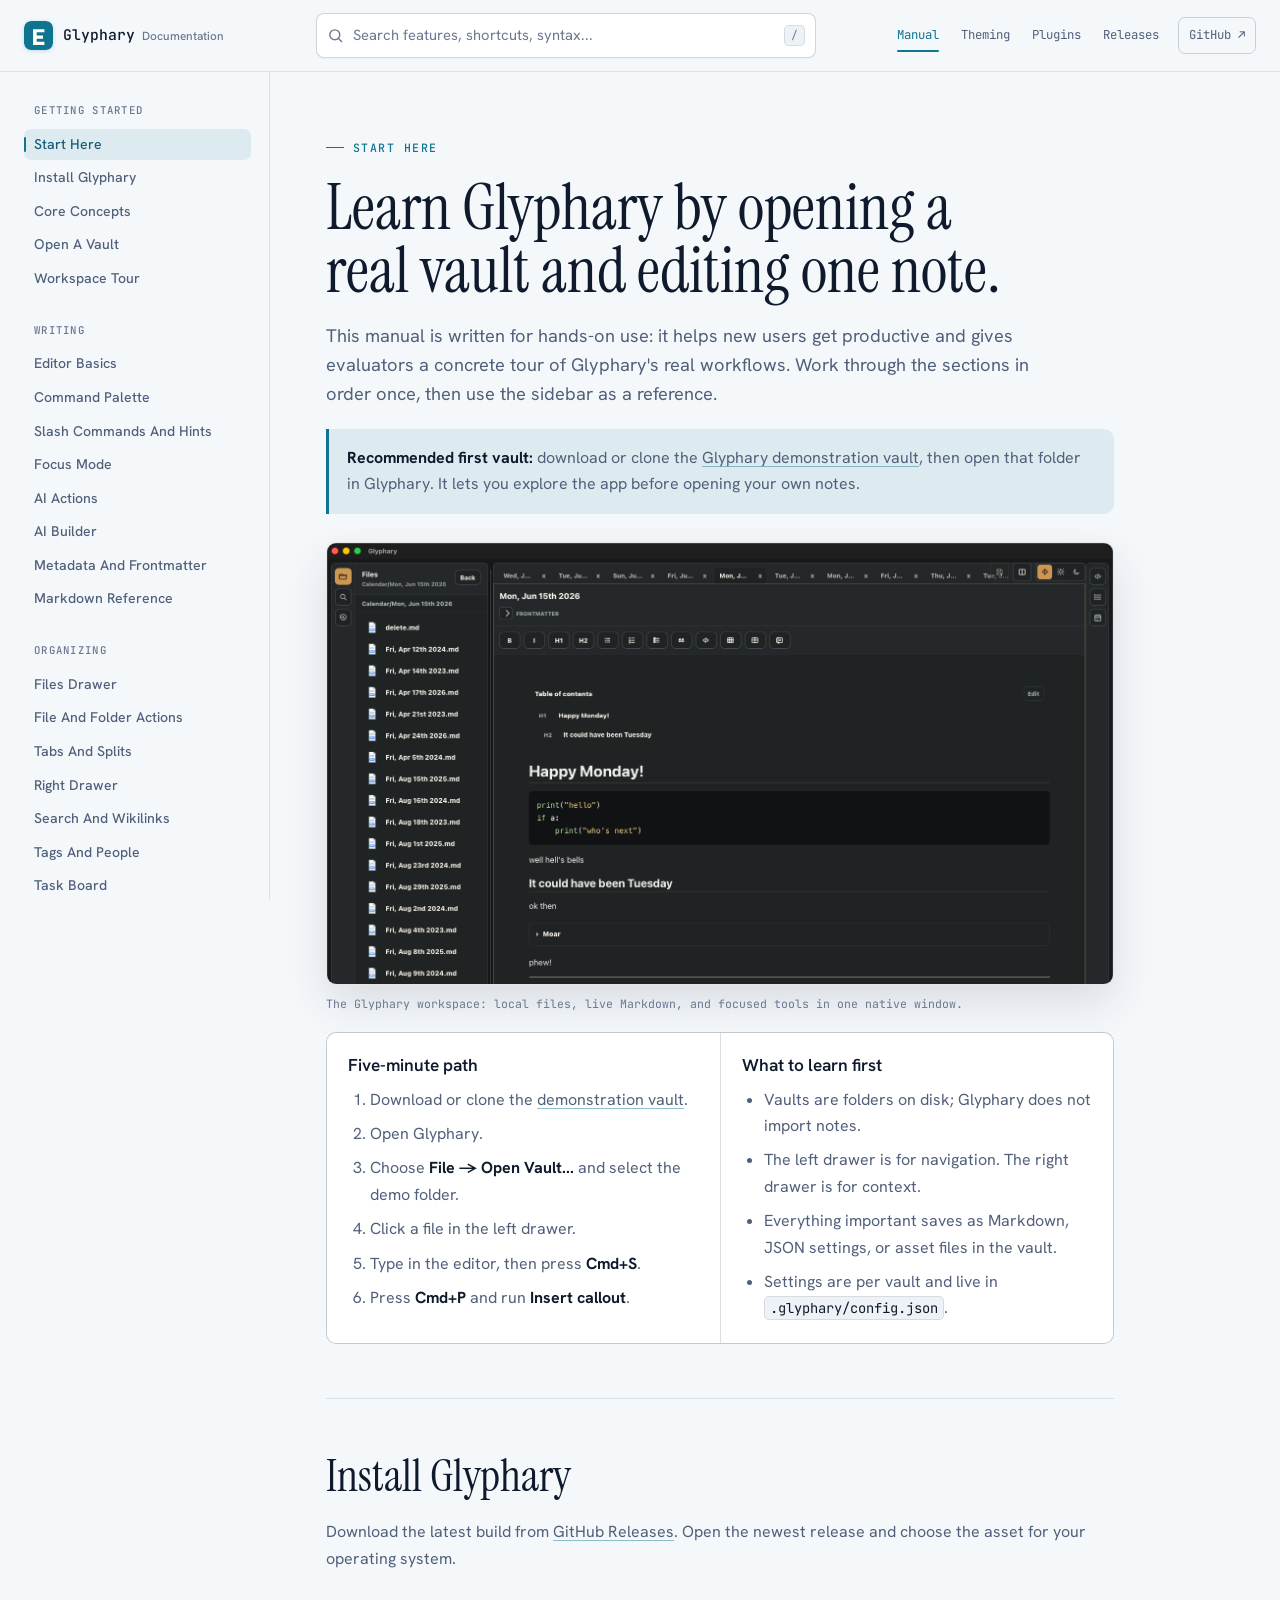
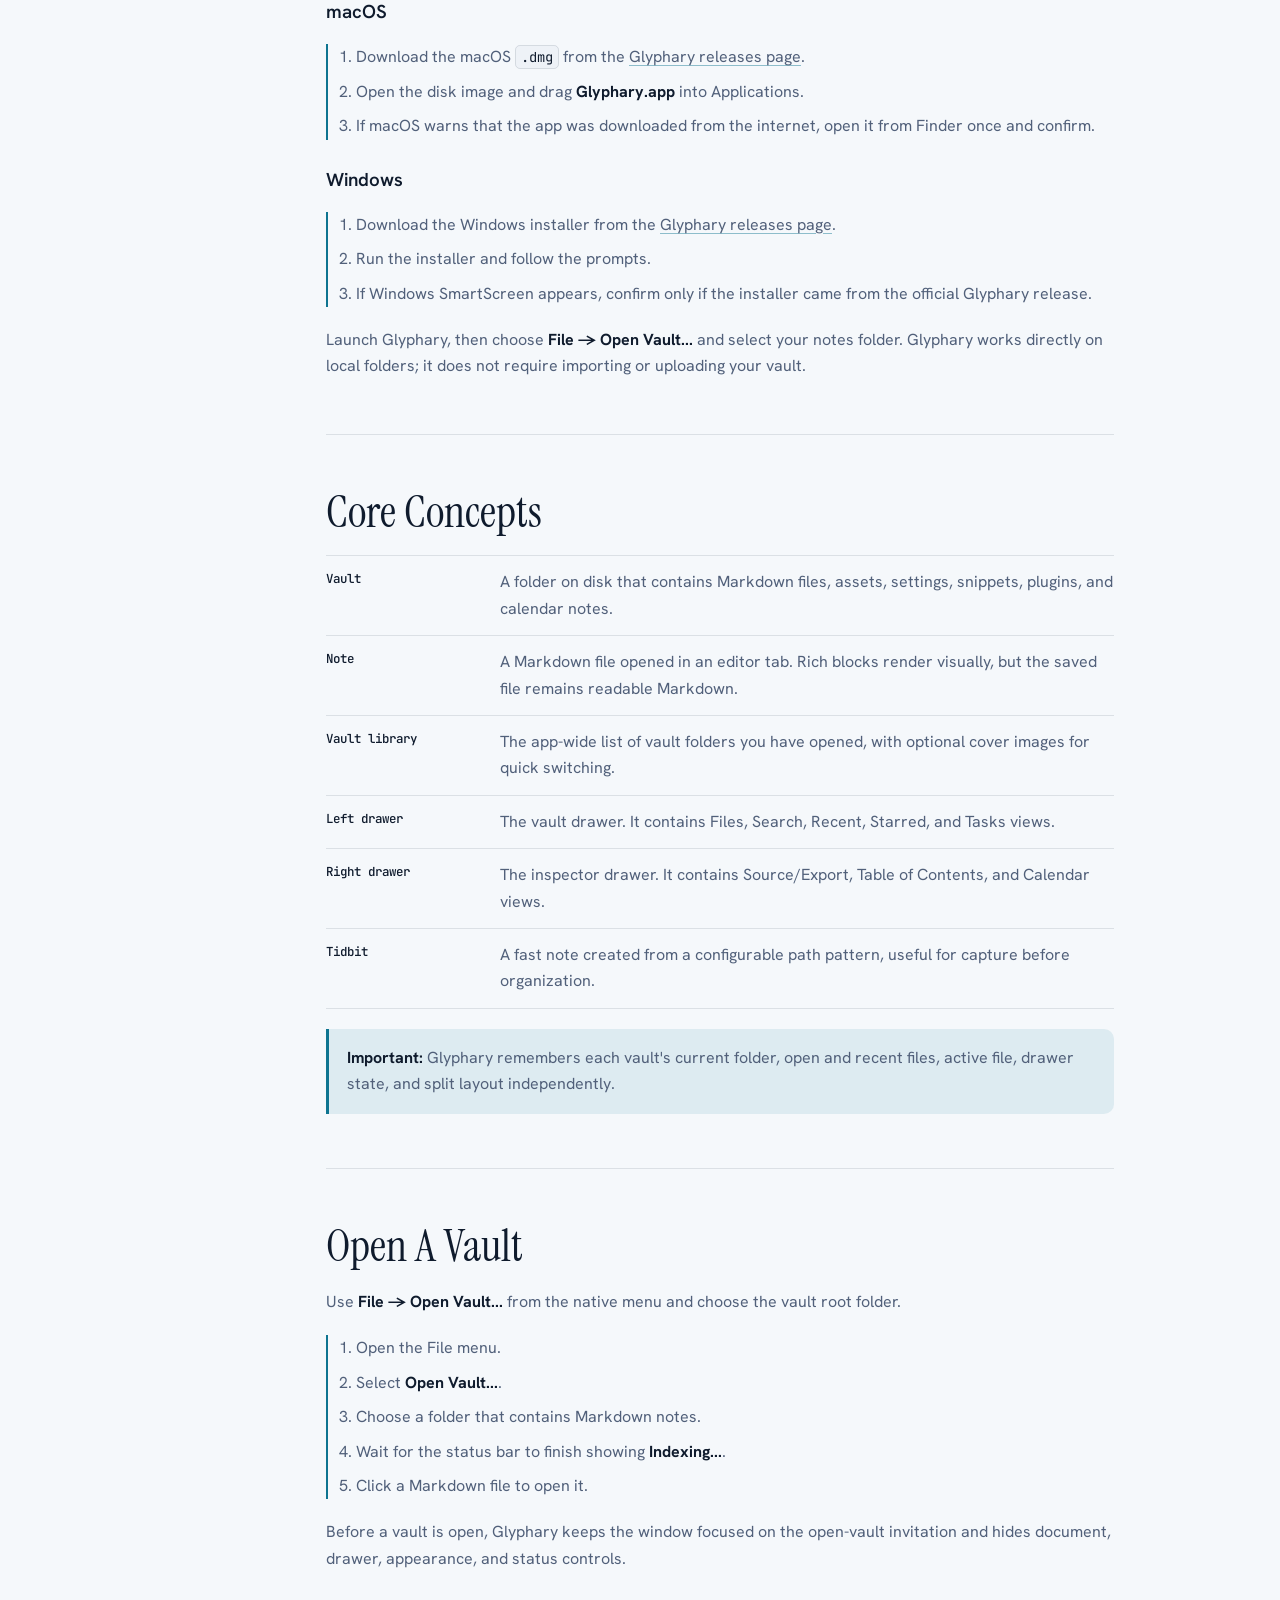
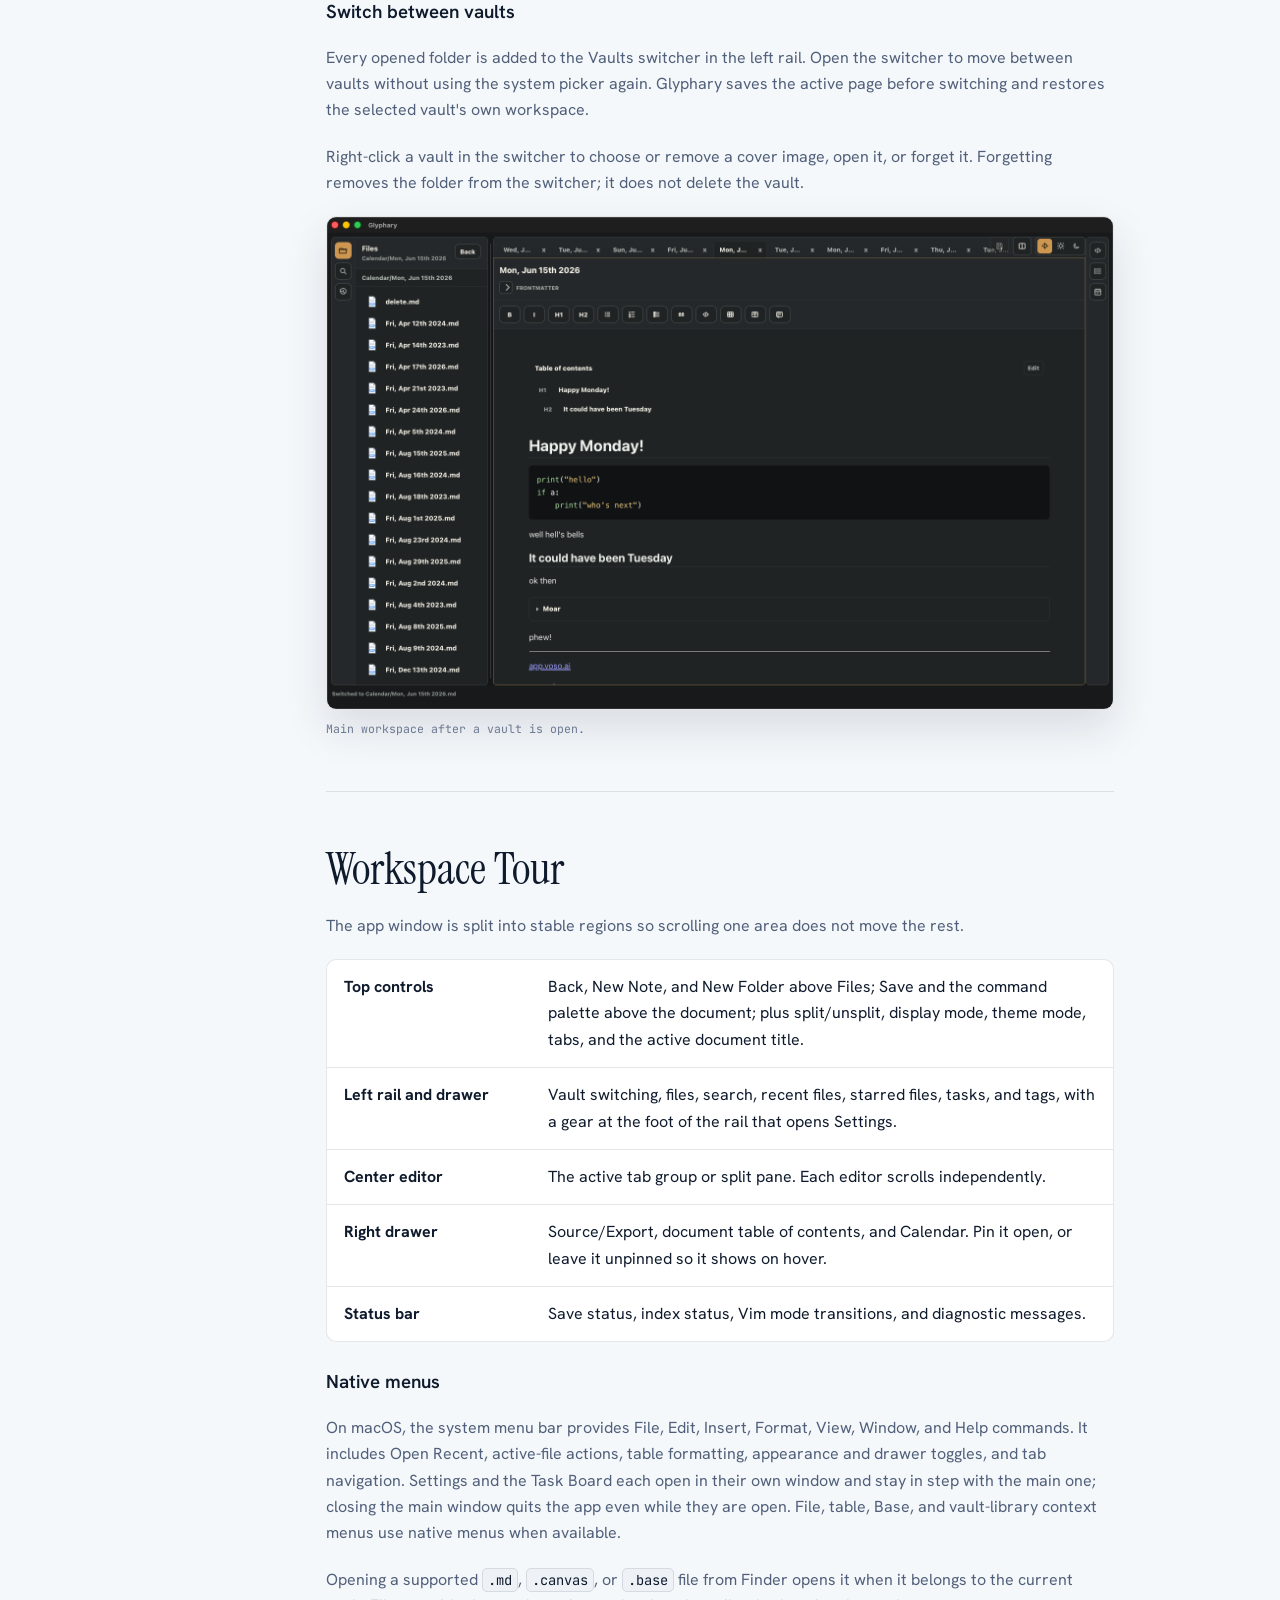
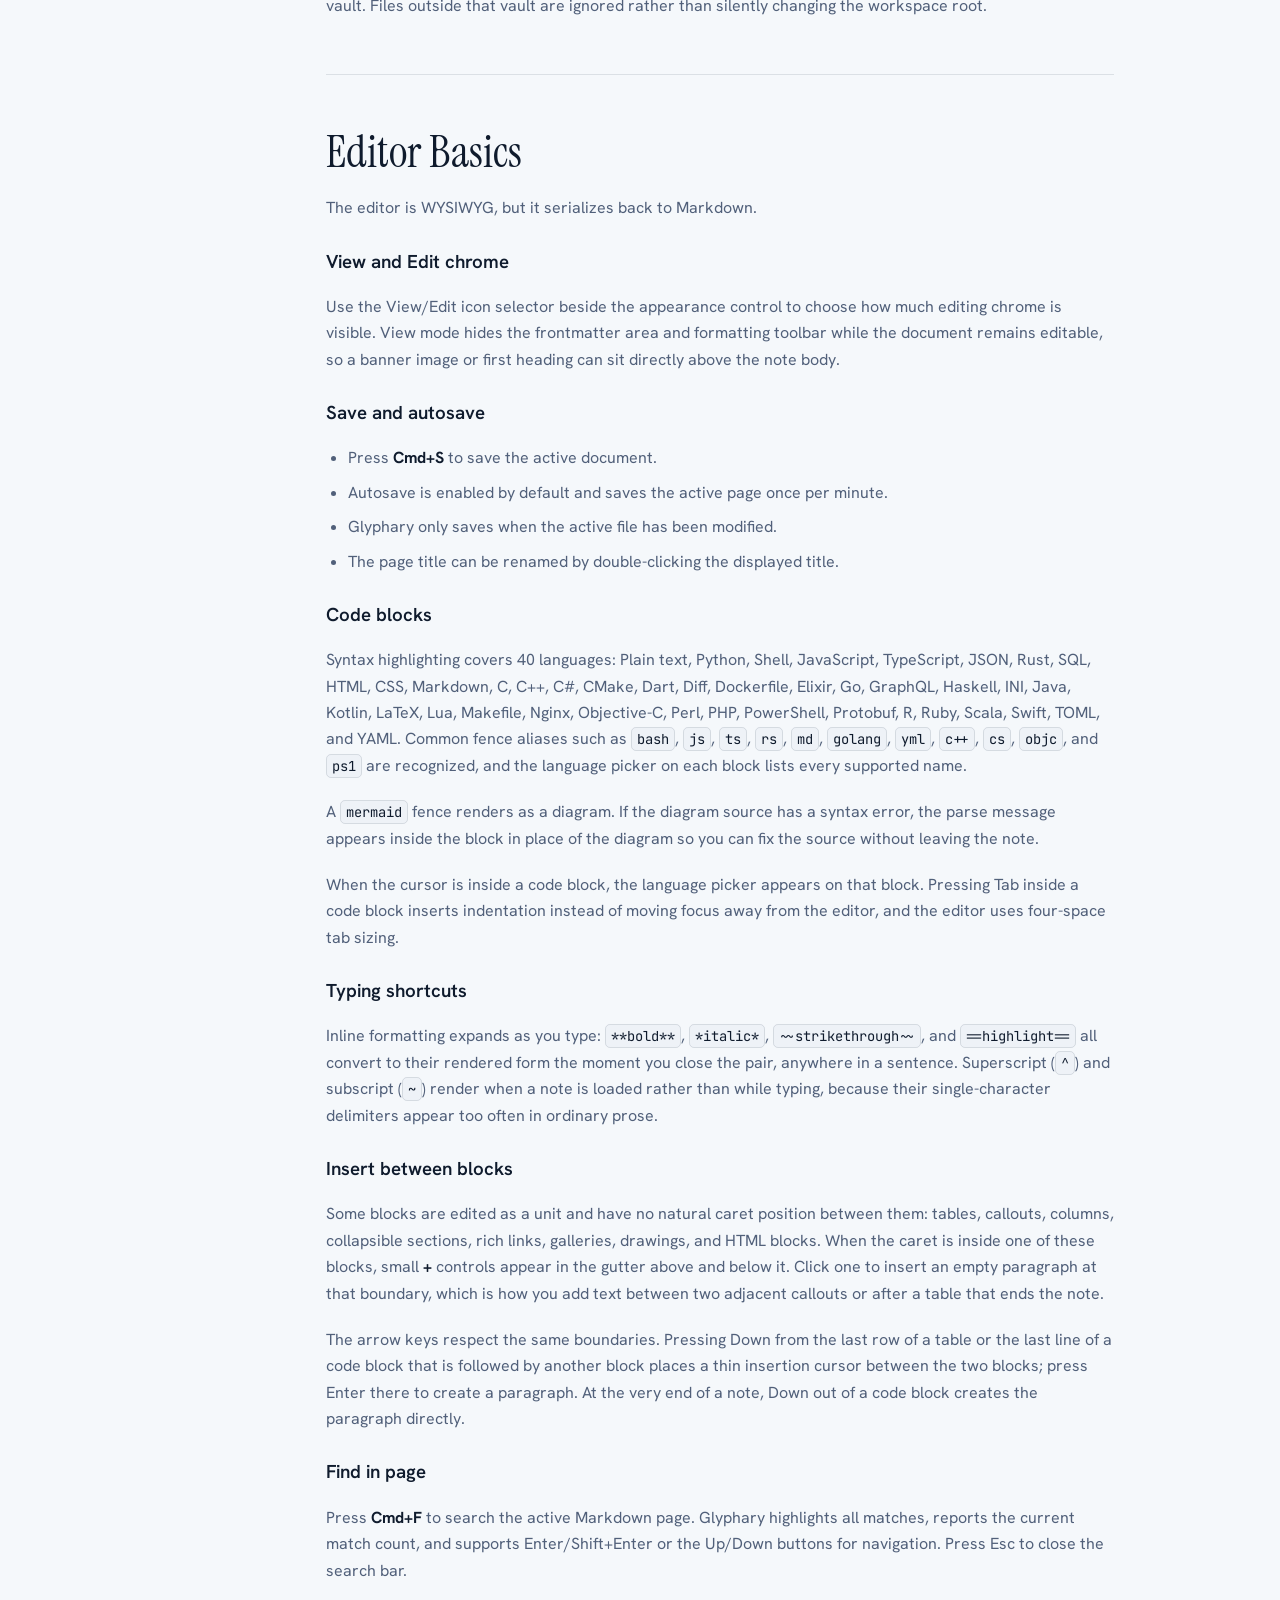
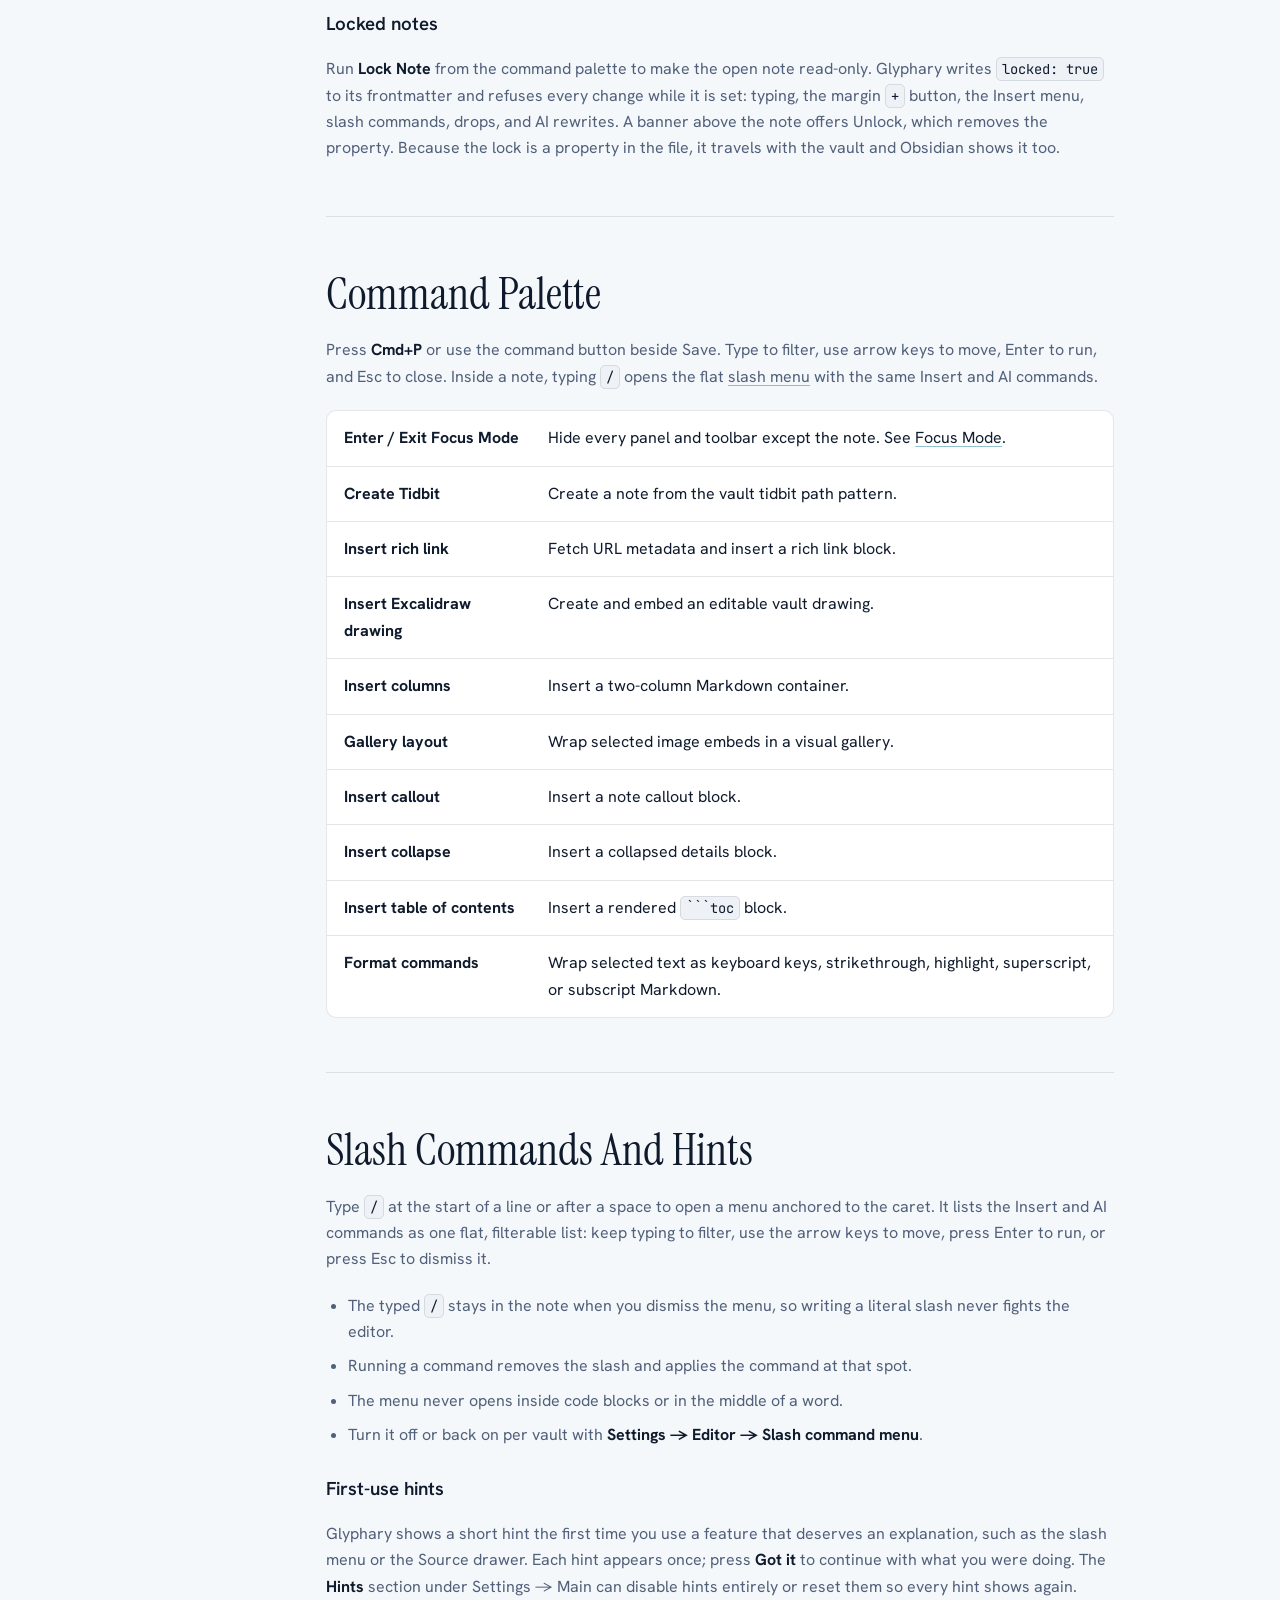
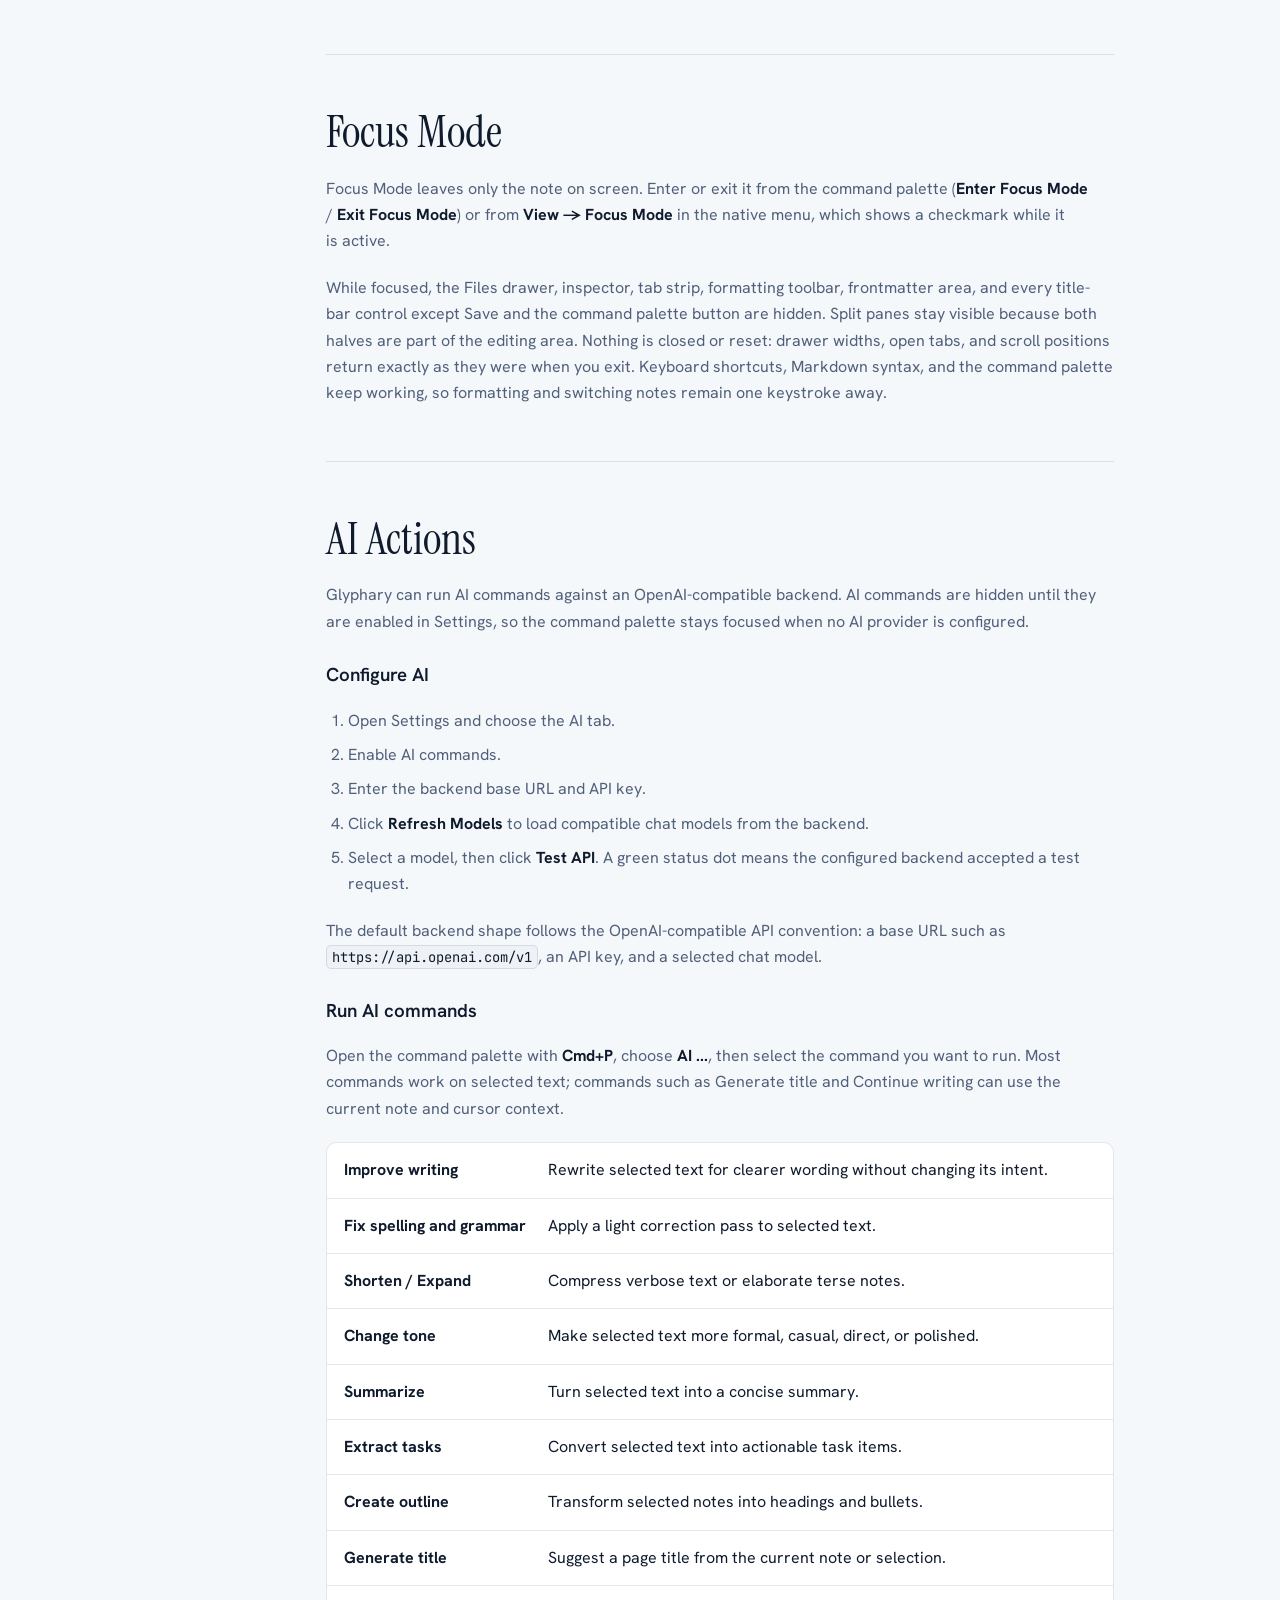
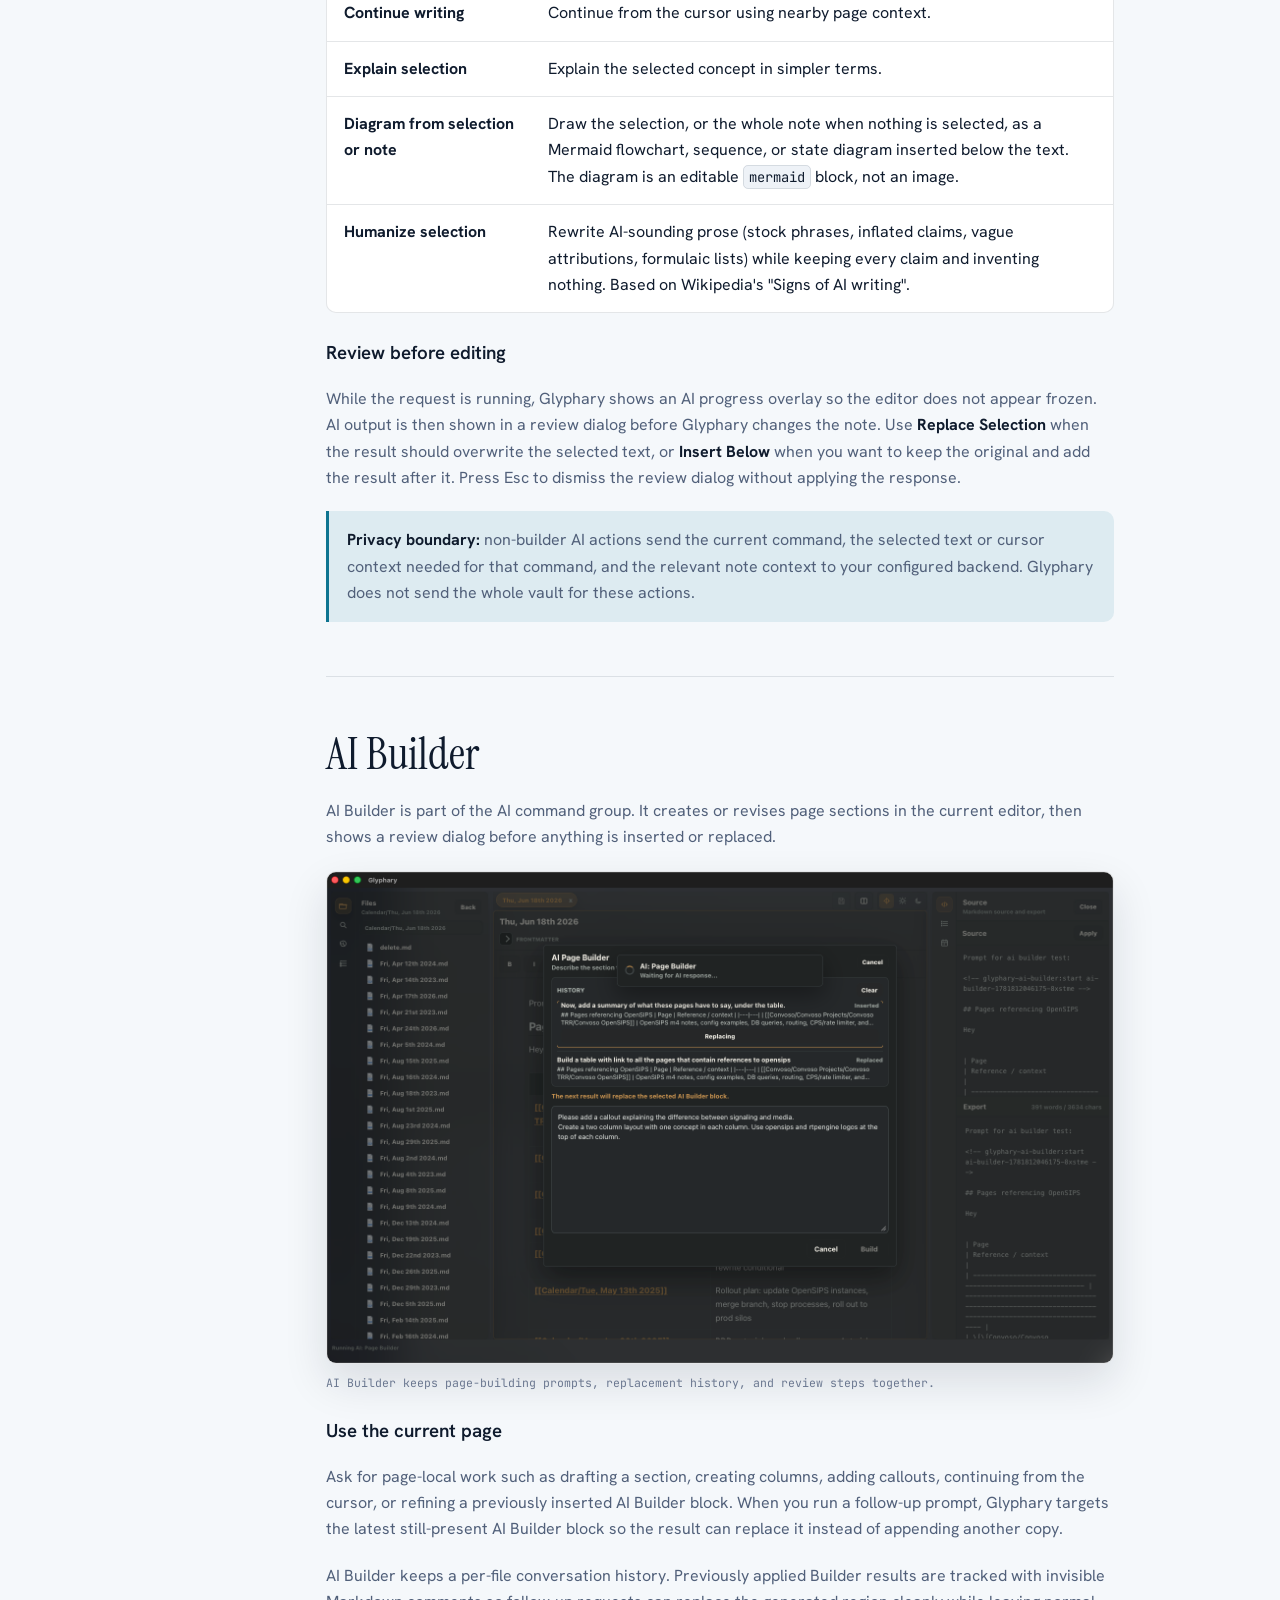
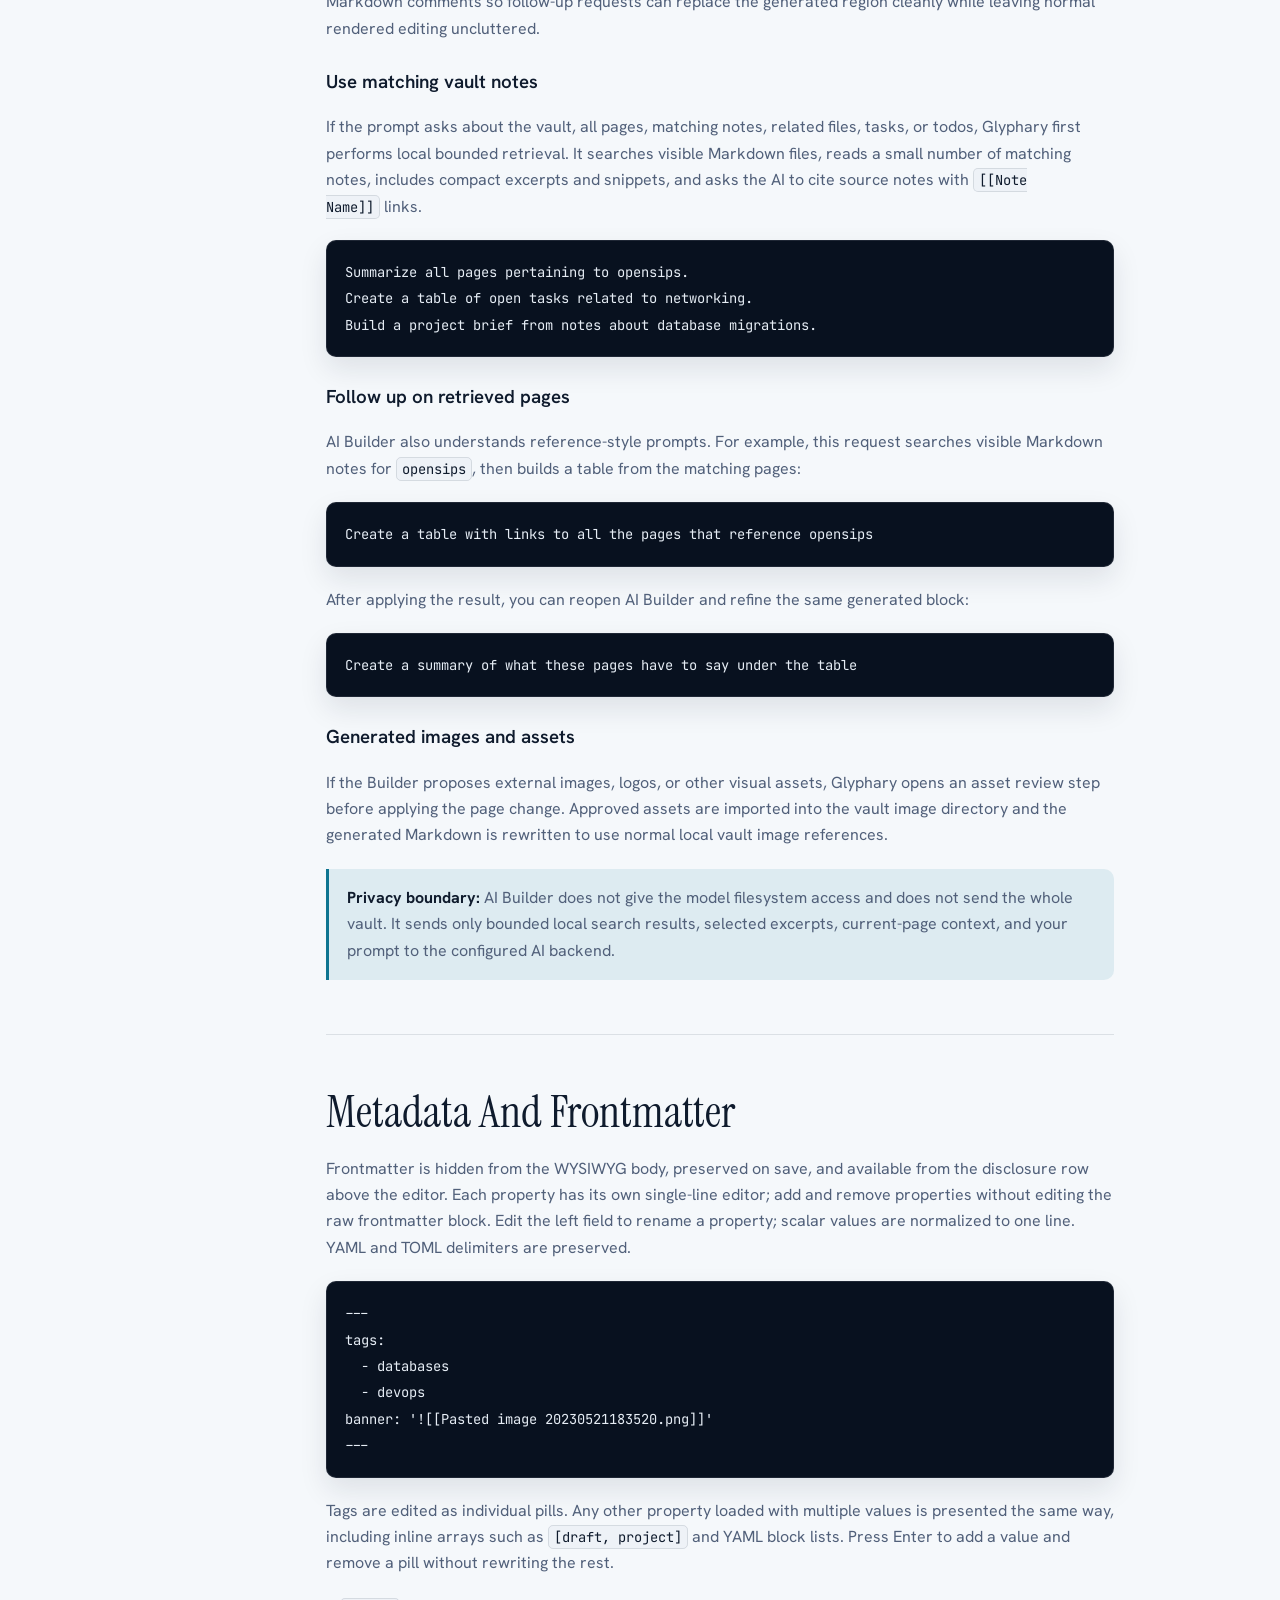
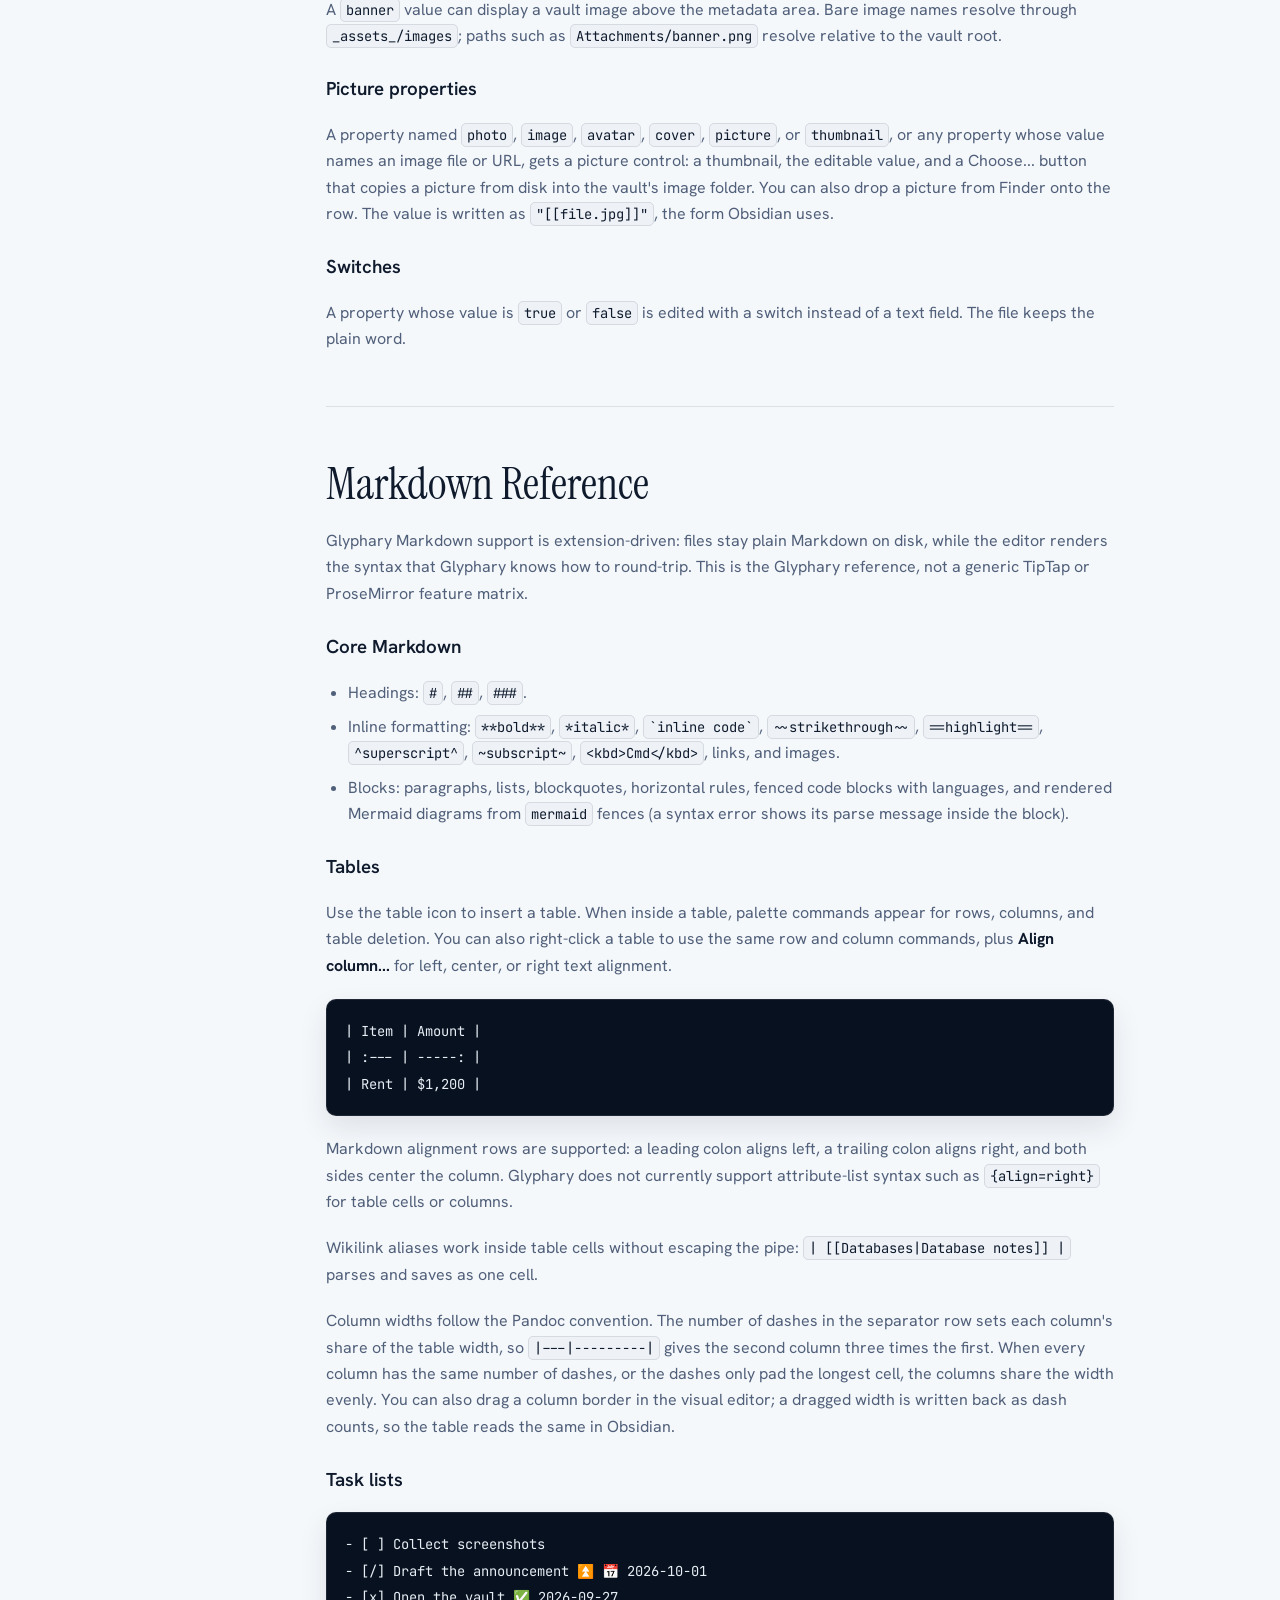
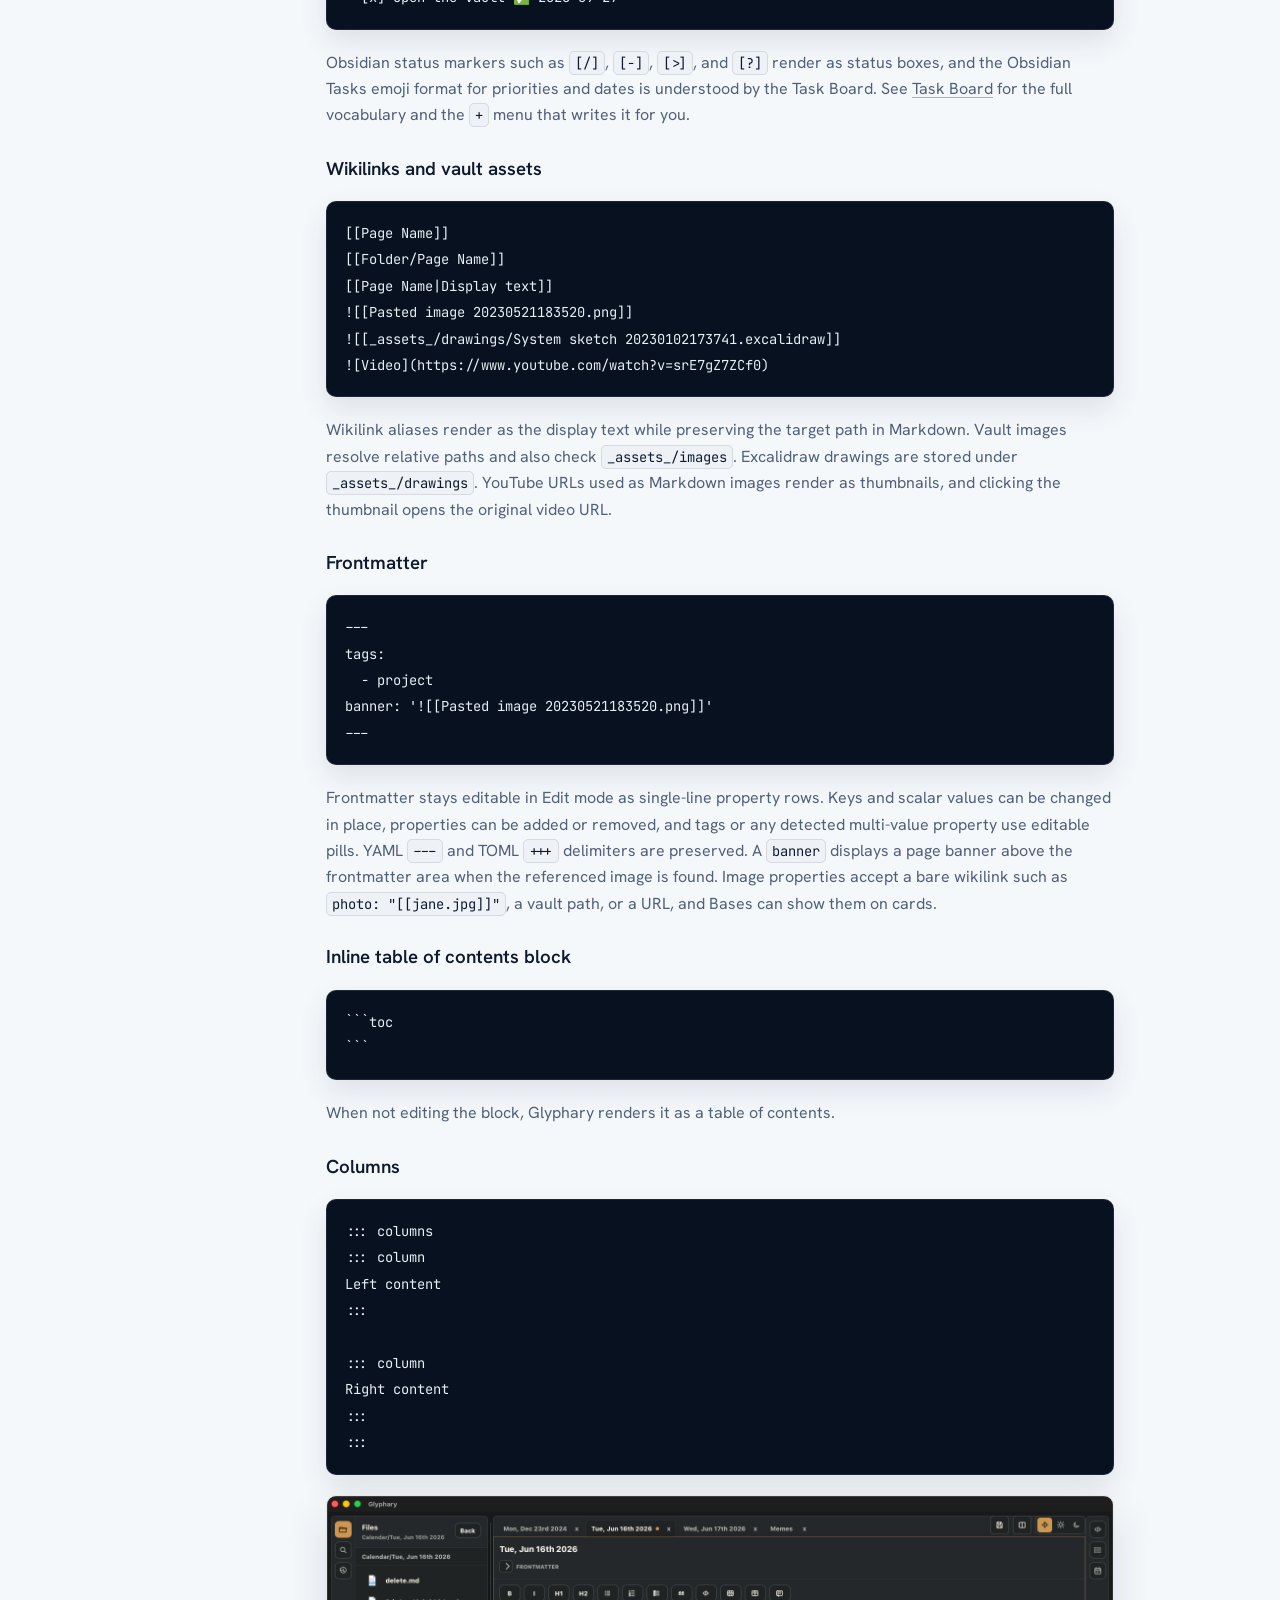
==== commit 2acc72b6: "docs: 1.0.0-beta.9 manual sections and release notes" ====
--- a/index.html
+++ b/index.html
@@ -249,7 +249,7 @@
           </p>
         </section>
 
-        <section id="editor-basics" class="doc-section" data-search-text="editor toolbar save autosave title rename find page search code block language table tasks source">
+        <section id="editor-basics" class="doc-section" data-search-text="editor toolbar save autosave title rename find page search code block language table tasks source lock locked read-only unlock">
           <h2>Editor Basics</h2>
           <p>The editor is WYSIWYG, but it serializes back to Markdown.</p>
           <h3>View and Edit chrome</h3>
@@ -316,6 +316,15 @@
             Press <strong>Cmd+F</strong> to search the active Markdown page. Glyphary highlights all
             matches, reports the current match count, and supports Enter/Shift+Enter or the Up/Down
             buttons for navigation. Press Esc to close the search bar.
+          </p>
+          <h3>Locked notes</h3>
+          <p>
+            Run <strong>Lock Note</strong> from the command palette to make the open note
+            read-only. Glyphary writes <code>locked: true</code> to its frontmatter and refuses
+            every change while it is set: typing, the margin <code>+</code> button, the Insert
+            menu, slash commands, drops, and AI rewrites. A banner above the note offers Unlock,
+            which removes the property. Because the lock is a property in the file, it travels
+            with the vault and Obsidian shows it too.
           </p>
         </section>
 
@@ -490,7 +499,7 @@
           </div>
         </section>
 
-        <section id="metadata" class="doc-section" data-search-text="frontmatter metadata yaml toml pills tags banner image rename page title collapsed">
+        <section id="metadata" class="doc-section" data-search-text="frontmatter metadata yaml toml pills tags banner image rename page title collapsed photo avatar cover picture thumbnail choose drop finder switch boolean true false">
           <h2>Metadata And Frontmatter</h2>
           <p>
             Frontmatter is hidden from the WYSIWYG body, preserved on save, and available from the
@@ -514,6 +523,20 @@
             A <code>banner</code> value can display a vault image above the metadata area. Bare image
             names resolve through <code>_assets_/images</code>; paths such as
             <code>Attachments/banner.png</code> resolve relative to the vault root.
+          </p>
+          <h3>Picture properties</h3>
+          <p>
+            A property named <code>photo</code>, <code>image</code>, <code>avatar</code>,
+            <code>cover</code>, <code>picture</code>, or <code>thumbnail</code>, or any property
+            whose value names an image file or URL, gets a picture control: a thumbnail, the
+            editable value, and a Choose... button that copies a picture from disk into the
+            vault's image folder. You can also drop a picture from Finder onto the row. The value is
+            written as <code>"[[file.jpg]]"</code>, the form Obsidian uses.
+          </p>
+          <h3>Switches</h3>
+          <p>
+            A property whose value is <code>true</code> or <code>false</code> is edited with a
+            switch instead of a text field. The file keeps the plain word.
           </p>
         </section>
 
@@ -872,6 +895,12 @@
             The value can be a bare wikilink, a vault path, or a URL. A Base with a cards view and
             <code>image: note.photo</code> becomes a people directory.
           </p>
+          <p>
+            Once a person has a <code>photo</code>, <code>image</code>, or <code>avatar</code>,
+            every <code>[[Name]]</code> link to that note shows the picture beside it. The
+            Markdown is untouched. A link that could mean more than one note shows no picture.
+            Wikilinks show their brackets only while the caret is inside them.
+          </p>
           <h3>Tag colours</h3>
           <p>
             Open the Tags drawer and click the small circle before a tag to pick a colour for it.
@@ -891,7 +920,7 @@
           </p>
         </section>
 
-        <section id="task-board" class="doc-section" data-search-text="task board kanban to do in progress done drag cards move archive archive note priorities due date scheduled start calendar plus menu status markers tasks emoji format sort">
+        <section id="task-board" class="doc-section" data-search-text="task board kanban to do in progress done drag cards move archive archive note priorities due date scheduled start calendar plus menu status markers tasks emoji format sort today dashboard due today overdue slipped">
           <h2>Task Board</h2>
           <p>
             Run <strong>Open Task Board</strong> from the command palette, or click the board
@@ -948,6 +977,14 @@
             note has unsaved edits. Everything stays plain Markdown, so the archive reads the same
             in Obsidian.
           </p>
+          <h3>Today's dashboard</h3>
+          <p>
+            Run <strong>Today's Dashboard</strong> from the command palette for a shorter view: the
+            open tasks due today, and the ones that slipped, oldest first with priority as the
+            tie-break. Tick a row to complete the task in its note, the same way the board does, or
+            click it to open the note. Only tasks with a <code>📅</code> due date appear, and the
+            archive note is left out. A Refresh button rescans the vault.
+          </p>
         </section>
 
         <section id="graph-view" class="doc-section" data-search-text="graph view global graph local graph globe links clusters tags filter cmd g nodes">
@@ -972,14 +1009,18 @@
           </p>
         </section>
 
-        <section id="web-clipper" class="doc-section" data-search-text="web clipper clip web page url bookmarklet deep link glyphary clip chrome extension defuddle clippings folder categories tags markdown frontmatter">
+        <section id="web-clipper" class="doc-section" data-search-text="web clipper clip web page url bookmarklet deep link glyphary clip chrome extension defuddle clippings folder categories tags markdown frontmatter sourcetype reviewed cover permalink featured image thumbnail chrome web store">
           <h2>Web Clipper</h2>
           <p>
             Run <strong>Clip Web Page</strong> from the command palette and paste a URL. Glyphary
             fetches the page, extracts the article, and saves it under <code>Clippings/</code> as
-            Markdown with the same frontmatter Obsidian's web clipper writes: title, source,
-            author, published date, site, description, the clip date, and a
-            <code>clippings</code> tag. If you pass a selection along with the URL, the selection is
+            Markdown with the frontmatter the Obsidian Web Clipper's default template writes, so one
+            vault can hold clips from both: <code>title</code>, <code>source</code>,
+            <code>author</code> as a list of wikilinks, <code>published</code> and
+            <code>created</code> dates, <code>site</code>, <code>description</code>, a
+            <code>clippings</code> tag, <code>sourcetype: default</code>,
+            <code>reviewed: false</code>, <code>cover</code> with the page's share image, and
+            <code>permalink</code>. If you pass a selection along with the URL, the selection is
             saved as a quote instead of the whole article.
           </p>
           <p>
@@ -993,12 +1034,22 @@
           </p>
           <h3>Chrome extension</h3>
           <p>
-            The repository's <code>browser-extension/</code> folder holds a Chrome extension that
-            clips the current tab straight to disk, using Defuddle for extraction, with the same
-            frontmatter as the app. The first clip asks you to choose the vault folder. After that
-            you can define categories, each a name plus a folder inside the vault, add tags, and
-            choose whether the clipped note opens in Glyphary afterwards. Build it with
-            <code>npm run build</code> in that folder and load the <code>dist/</code> directory as an
+            <a href="https://github.com/glyphary/glyphary-web-clipper">glyphary-web-clipper</a> is
+            a Chrome extension that clips the current tab straight to disk, using Defuddle for
+            extraction, with the same frontmatter as the app. The first clip asks you to choose the
+            vault folder. After that you can define categories, each a name plus a folder inside the
+            vault, add tags, and choose whether the clipped note opens in Glyphary afterwards.
+          </p>
+          <p>
+            The popup also picks a source type for the <code>sourcetype</code> property:
+            <code>article</code>, <code>default</code>, <code>github</code>, <code>link</code>,
+            <code>video</code>, or a word of your own. GitHub pages start as <code>github</code> and
+            YouTube or Vimeo pages as <code>video</code>; otherwise the type last used with the
+            category is picked. When the page has a share image, the extension saves it the way the
+            Obsidian Featured Image plugin does: the original under <code>thumbnails/external/</code>,
+            a 256x144 WebP under <code>thumbnails/resized/</code>, referenced from
+            <code>feature</code> and <code>thumbnail</code>. Install it from the Chrome Web Store, or
+            build it with <code>npm run build</code> and load the <code>dist/</code> directory as an
             unpacked extension.
           </p>
         </section>
@@ -1156,7 +1207,8 @@
             Calendar notes live under <code>Calendar/</code>. Existing files display dots. Hover a
             day to preview its rendered note, or see that no note exists yet; the preview delay is
             configurable in Settings. Click a day to open or create its note; the document-opening
-            setting can require a double-click instead.
+            setting can require a double-click instead. The day whose note is open is highlighted,
+            and the Today button opens today's note.
           </p>
           <pre><code>Calendar/Sun, Jun 14th 2026.md</code></pre>
         </section>
@@ -1196,7 +1248,7 @@
           <h3>Settings tabs</h3>
           <div class="feature-table">
             <div><strong>Main</strong><span>Vault paths, the New Tab file, and the task archive note; previews; an Interface group for New Note, New Folder, the document proxy, the status bar, and document click behavior; plus tidbits, frontmatter, calendar previews, an Editor group with Vim mode and the slash command menu, autosave, and a Hints group to disable or reset first-use hints.</span></div>
-            <div><strong>Appearance</strong><span>Window glass, workspace margins, UI text weight, section corners, theme templates, CSS snippets, and callout rendering.</span></div>
+            <div><strong>Appearance</strong><span>Window glass, workspace margins, UI text weight, section corners, the light and dark themes, the Theme Builder, CSS snippets, and callout rendering.</span></div>
             <div><strong>Canvas</strong><span>Node and edge thickness, edge style, grid visibility and snapping, and the preview/navigation box.</span></div>
             <div><strong>Plugins</strong><span>Enable vault plugins discovered under <code>.glyphary/plugins</code>.</span></div>
             <div><strong>AI</strong><span>Enable AI commands and configure the OpenAI-compatible backend.</span></div>
@@ -1205,7 +1257,7 @@
           </div>
         </section>
 
-        <section id="appearance" class="doc-section" data-search-text="appearance auto light dark theme builder snippets obsidian css variables glass title bar layout margins interface document proxy status bar">
+        <section id="appearance" class="doc-section" data-search-text="appearance auto light dark theme builder custom themes save theme new theme edit theme delete theme snippets obsidian css variables glass title bar layout margins interface document proxy status bar">
           <h2>Appearance And Theming</h2>
           <p>
             Appearance settings include Auto/Light/Dark, glass effect and opacity, UI text weight,
@@ -1213,17 +1265,28 @@
             Main controls the title-bar document proxy and status bar. The document proxy shows the
             active filename and opens native Reveal, Open in Default App, and Copy Path actions.
           </p>
-          <h3>Theme templates</h3>
-          <p>
-            Templates are complete themes. Picking one also switches the app to the light or dark
-            mode it was designed for, and the change previews live in the main window; closing
-            Settings without saving reverts both the colors and the mode. The
-            <strong>Cupertino</strong> and <strong>Cupertino Dark</strong> pair uses white or
-            graphite surfaces, a single vivid blue accent for selection and list bullets, system
-            fonts, soft shadows, and a chartreuse highlight.
-          </p>
-          <h3>Theme Builder groups</h3>
-          <p>The builder exposes Canvas (including the two shadow colors), Text, Accent And Borders, Blocks (including the highlight background and list-marker color), Callouts, Syntax, Typography, and Spacing And Shape. Editor max width is <code>none</code> in every template; set a value such as <code>860px</code> for a centered column.</p>
+          <h3>Light and dark themes</h3>
+          <p>
+            Each vault picks one light theme and one dark theme from two grids, and the appearance
+            mode decides which applies. Picking a theme switches the app to its mode and previews
+            it live in the main window; closing Settings without saving reverts both the colors
+            and the mode. The <strong>Cupertino</strong> and <strong>Cupertino Dark</strong> pair
+            uses white or graphite surfaces, a single vivid blue accent for selection and list
+            bullets, system fonts, soft shadows, and a chartreuse highlight.
+          </p>
+          <h3>Theme Builder</h3>
+          <p>
+            Choose a theme under Start from and click New Theme to build a copy of it, or Edit
+            Theme for a custom theme. Give it a name, adjust the tokens, and click Save Theme. The
+            new theme appears in the light or dark grid beside the built-ins and can be deleted
+            from the same place. Custom themes are shared by every vault on the machine; a vault
+            stores only the theme's id, and on a machine without that theme the Cupertino theme of
+            the same base is shown. The builder exposes Canvas (including the two shadow colors),
+            Text, Accent And Borders, Blocks (including the highlight background and list-marker
+            color), Callouts, Syntax, Typography, and Spacing And Shape. Editor max width is
+            <code>none</code> in every built-in theme; set a value such as <code>860px</code> for a
+            centered column.
+          </p>
           <h3>CSS snippets</h3>
           <p>Approve CSS snippets from <code>_snippets_</code>. See the <a href="./theming.html">dedicated theming reference</a>.</p>
           <h3>Optional editor treatments</h3>
@@ -1272,6 +1335,7 @@
               <tr><th>Cmd+S</th><td>Save the active document.</td></tr>
               <tr><th>Cmd+Shift+V</th><td>Paste plain text without formatting.</td></tr>
               <tr><th>Cmd+G</th><td>Open the global graph; add Shift for the local graph around the current note.</td></tr>
+              <tr><th>Shift+Up / Down</th><td>With a block selected (a rich link, table, or drawing): extend the selection across the block into the text beyond it.</td></tr>
               <tr><th>#</th><td>At the start of a word: complete a tag from the vault's tags.</td></tr>
               <tr><th>@</th><td>At the start of a word: link a person from <code>People/</code>.</td></tr>
               <tr><th>+</th><td>On a task line, at the start of a word: pick a priority or a due date.</td></tr>
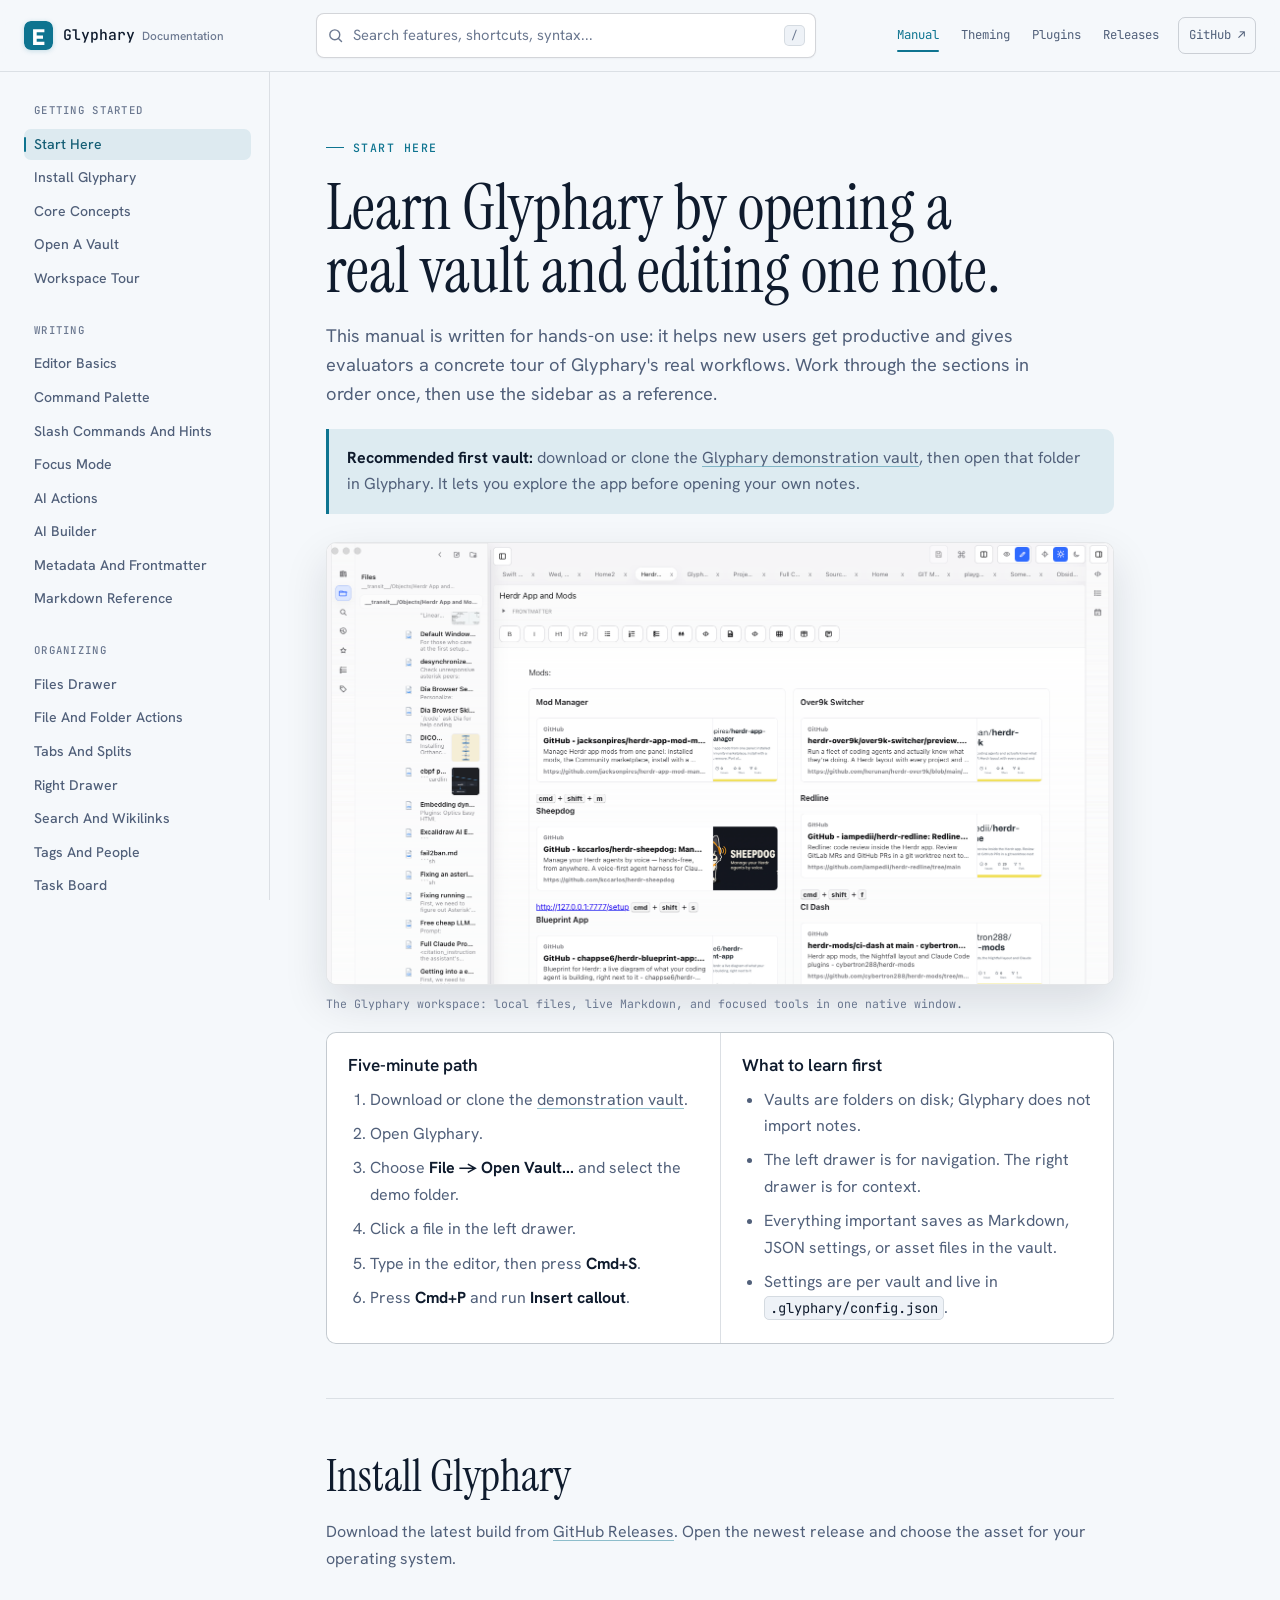
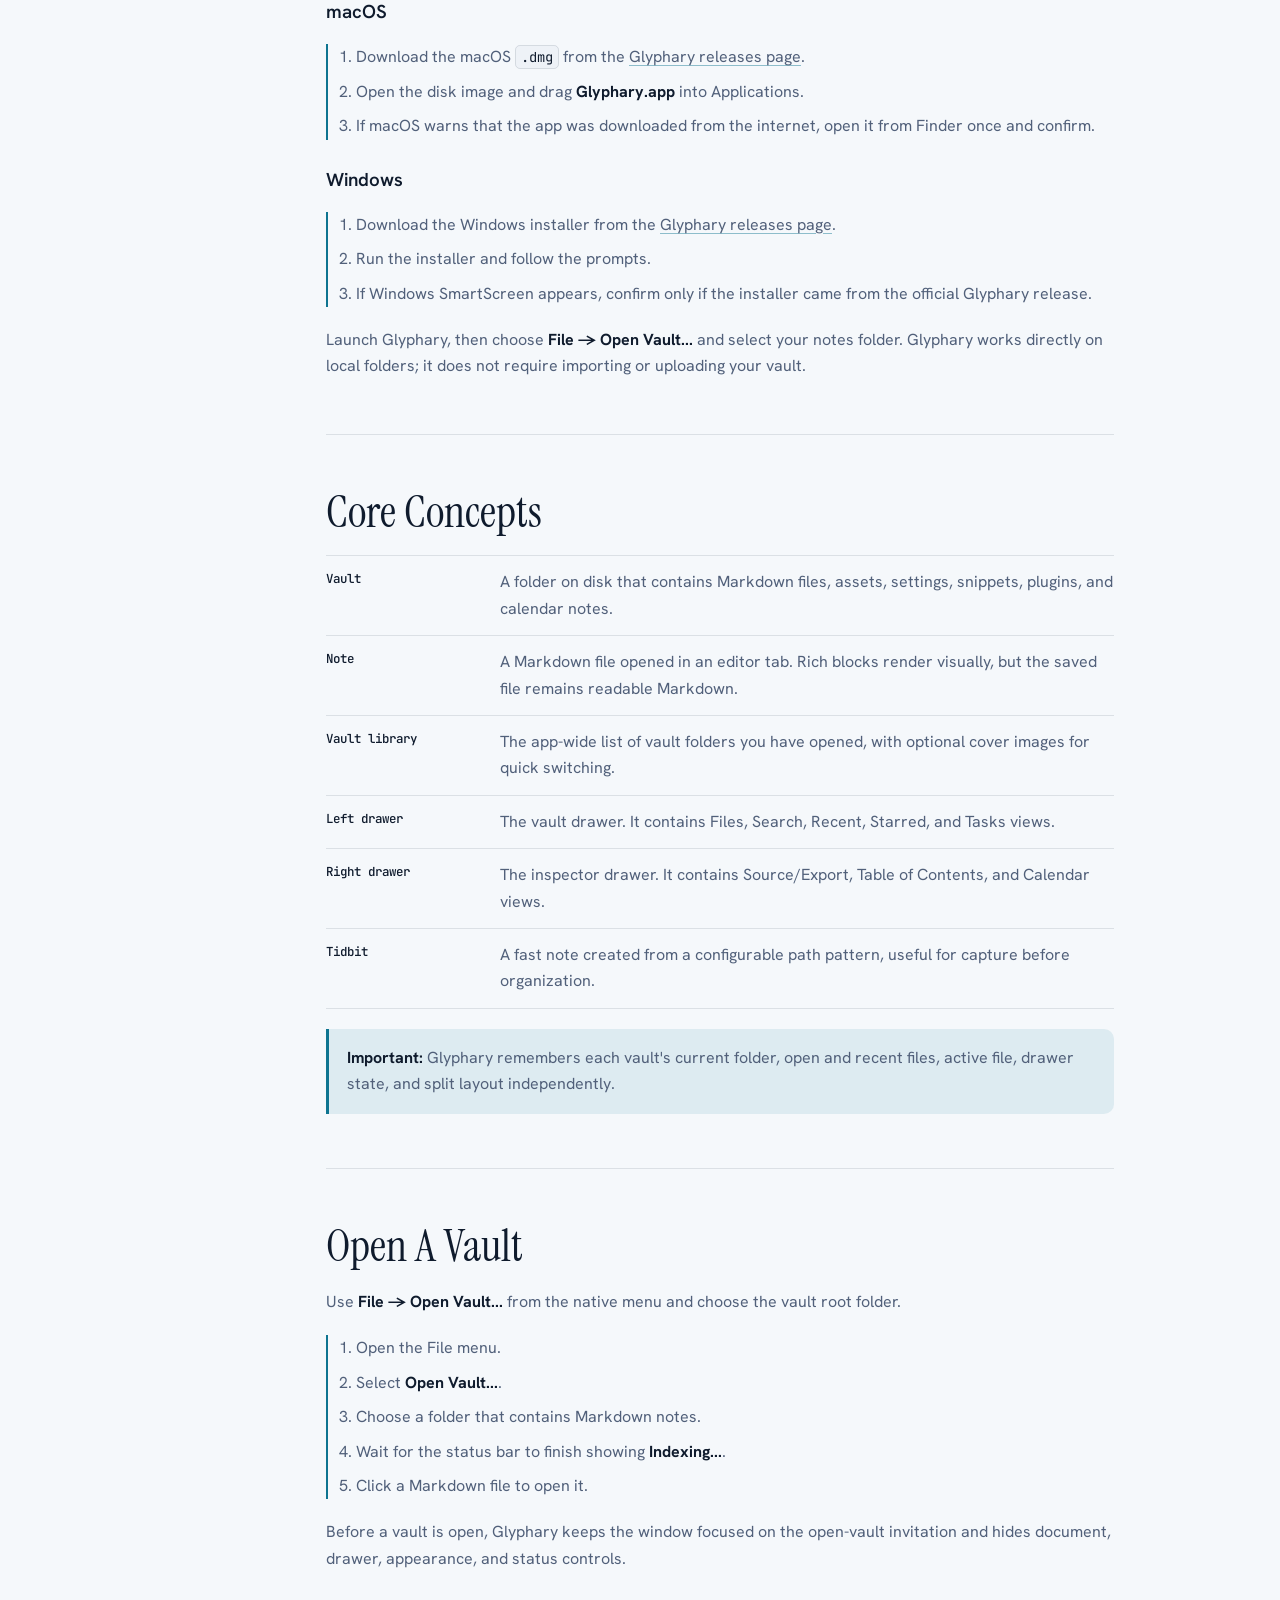
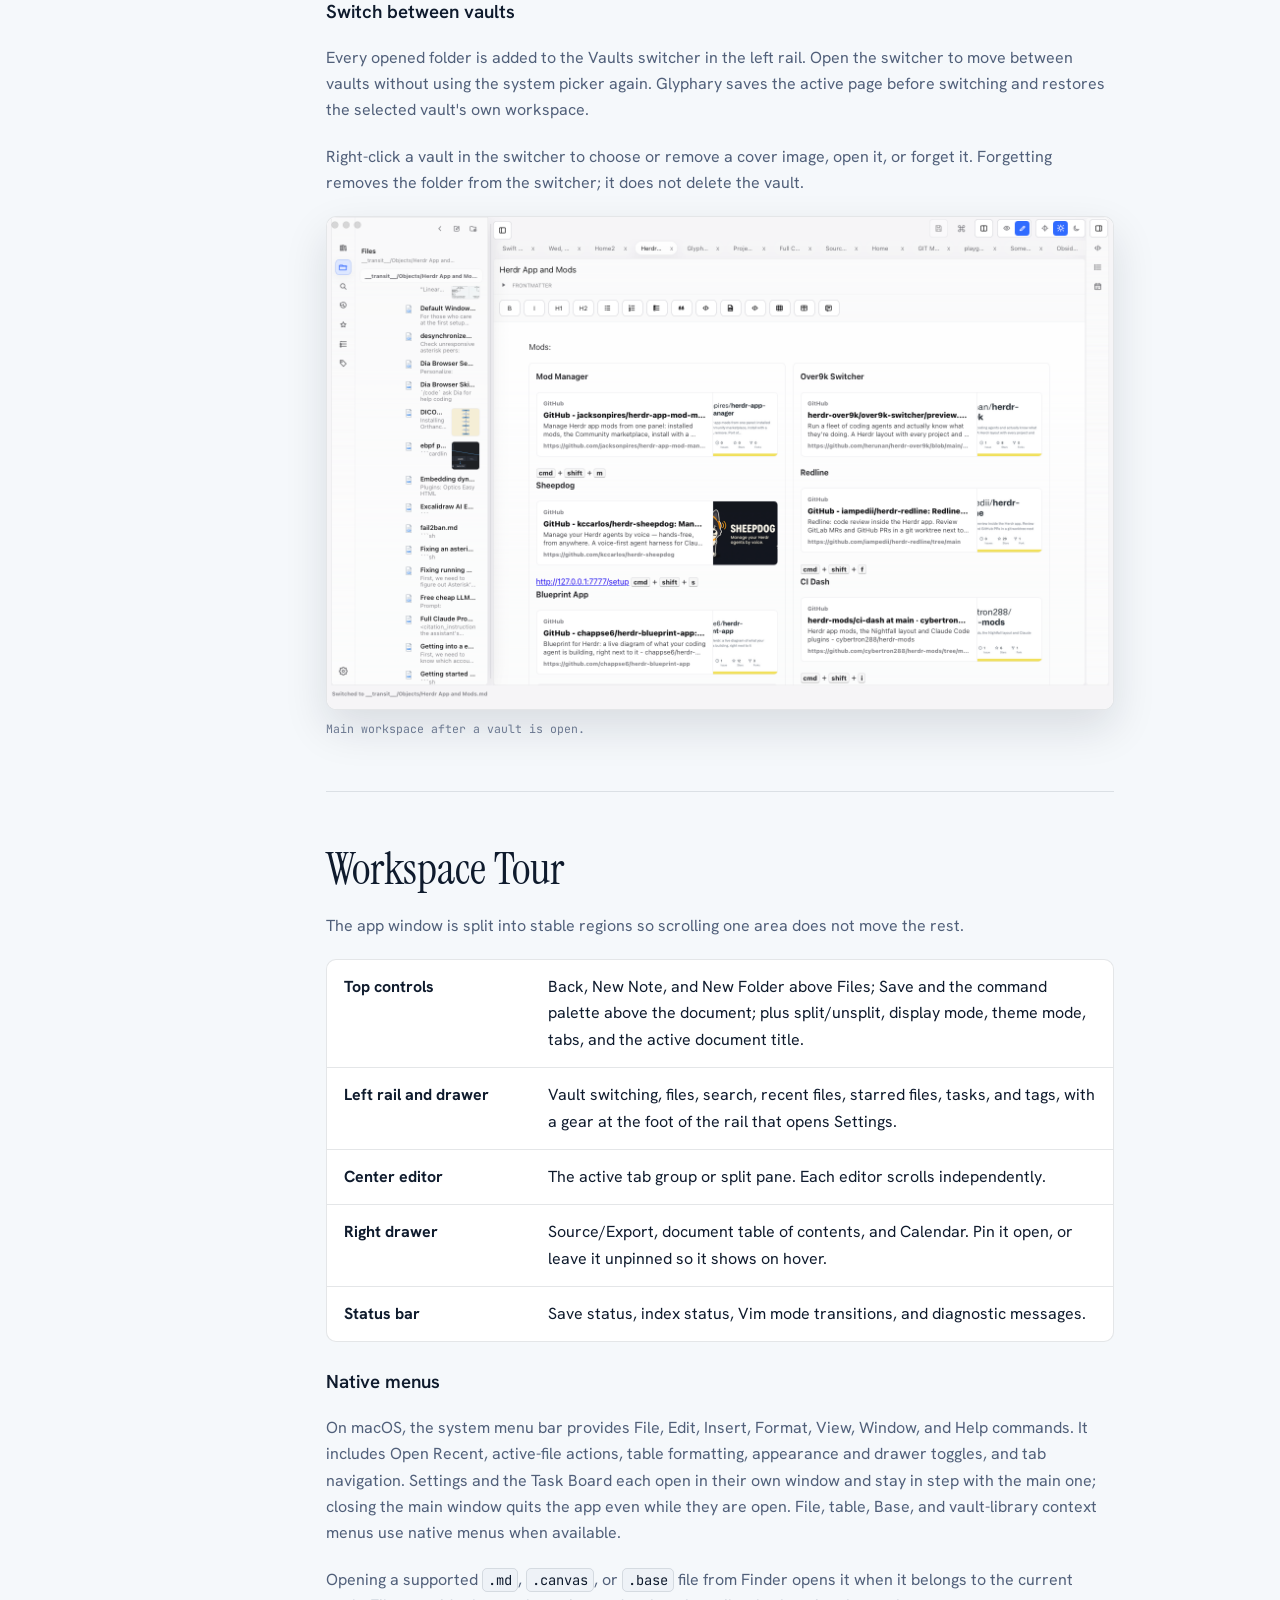
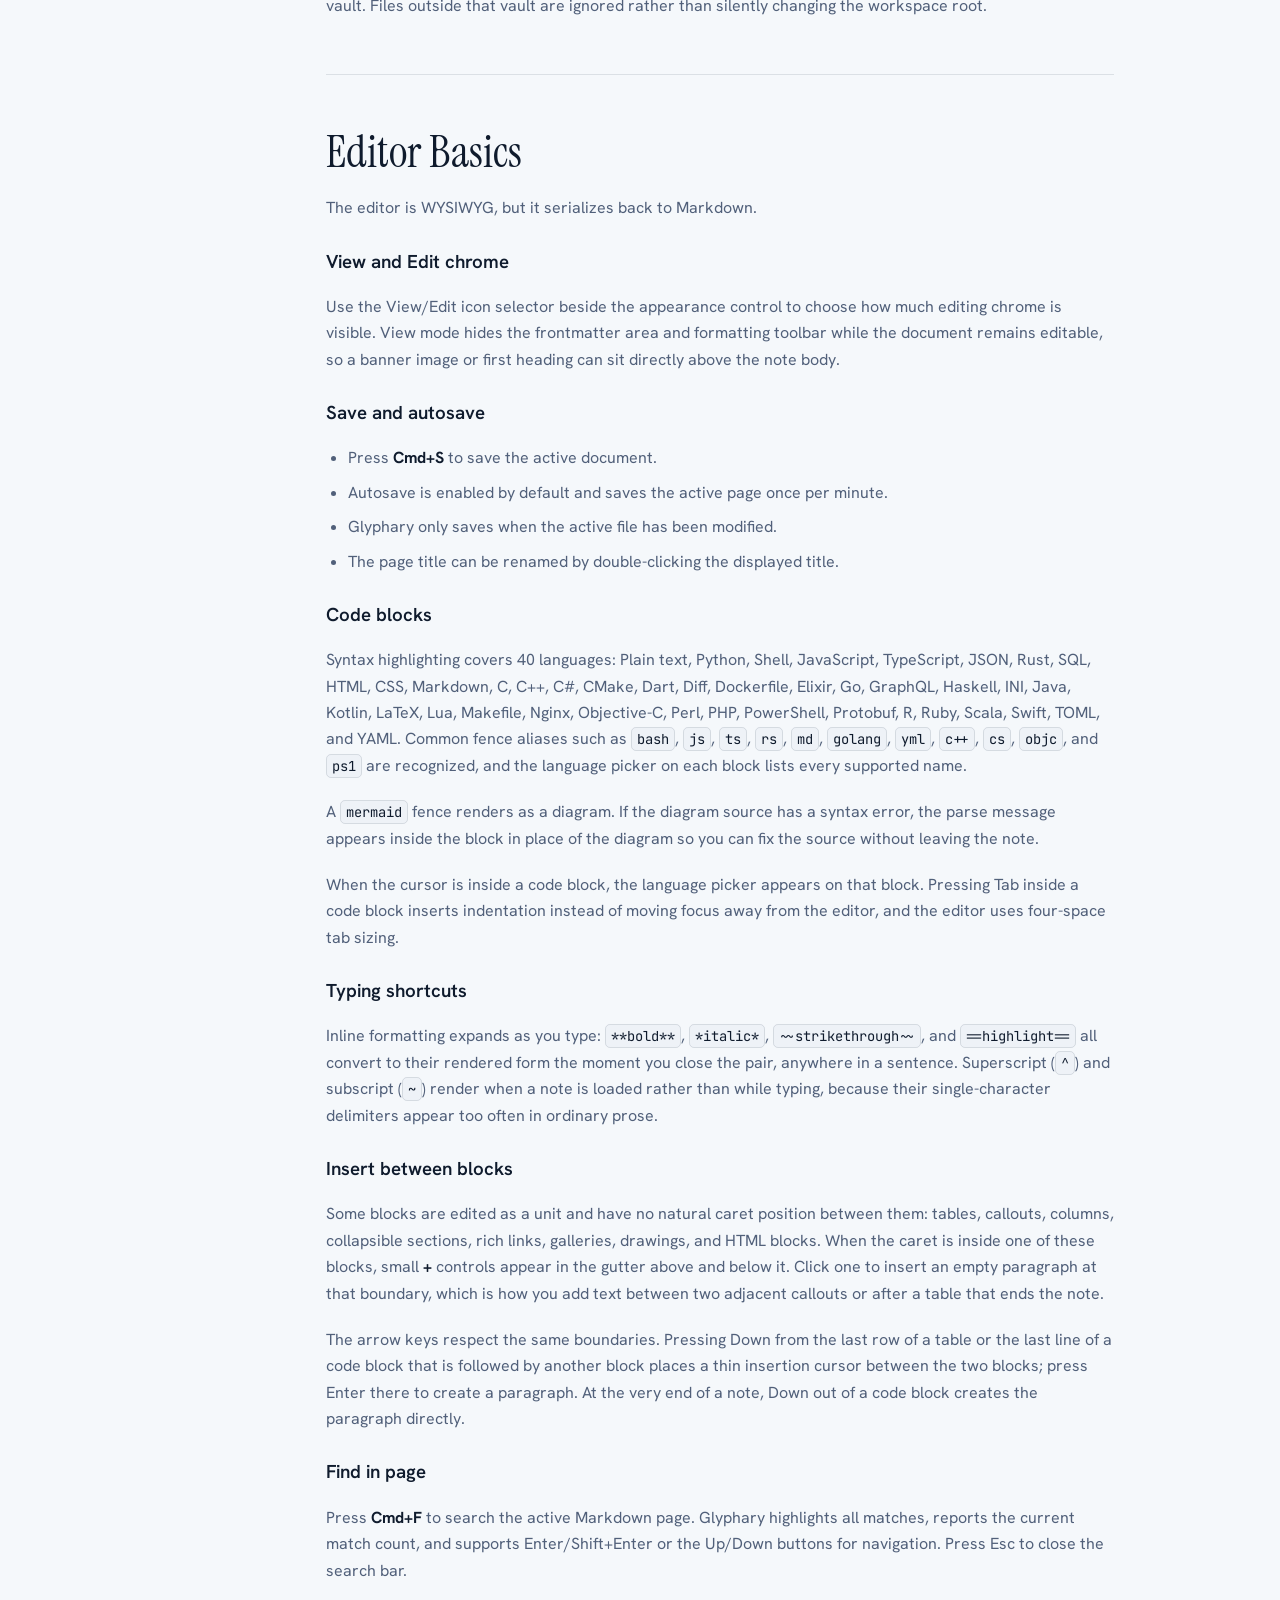
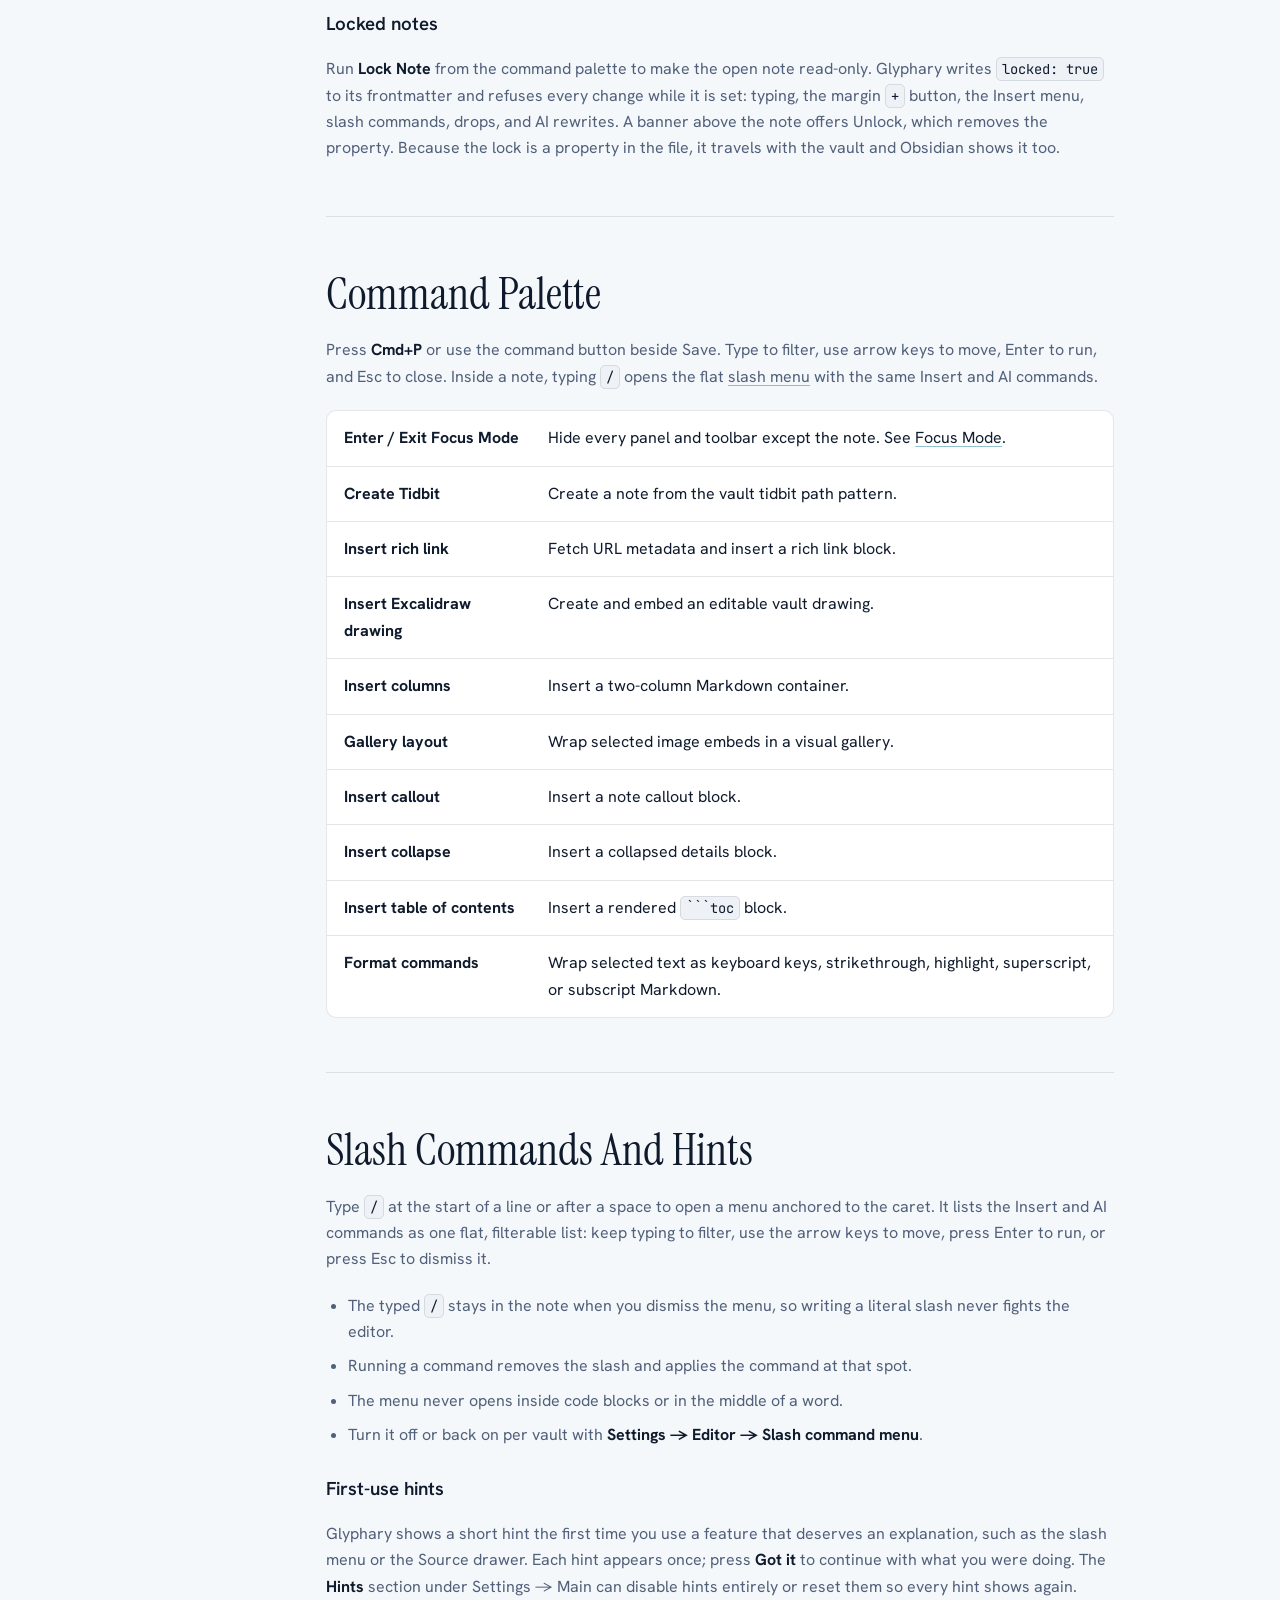
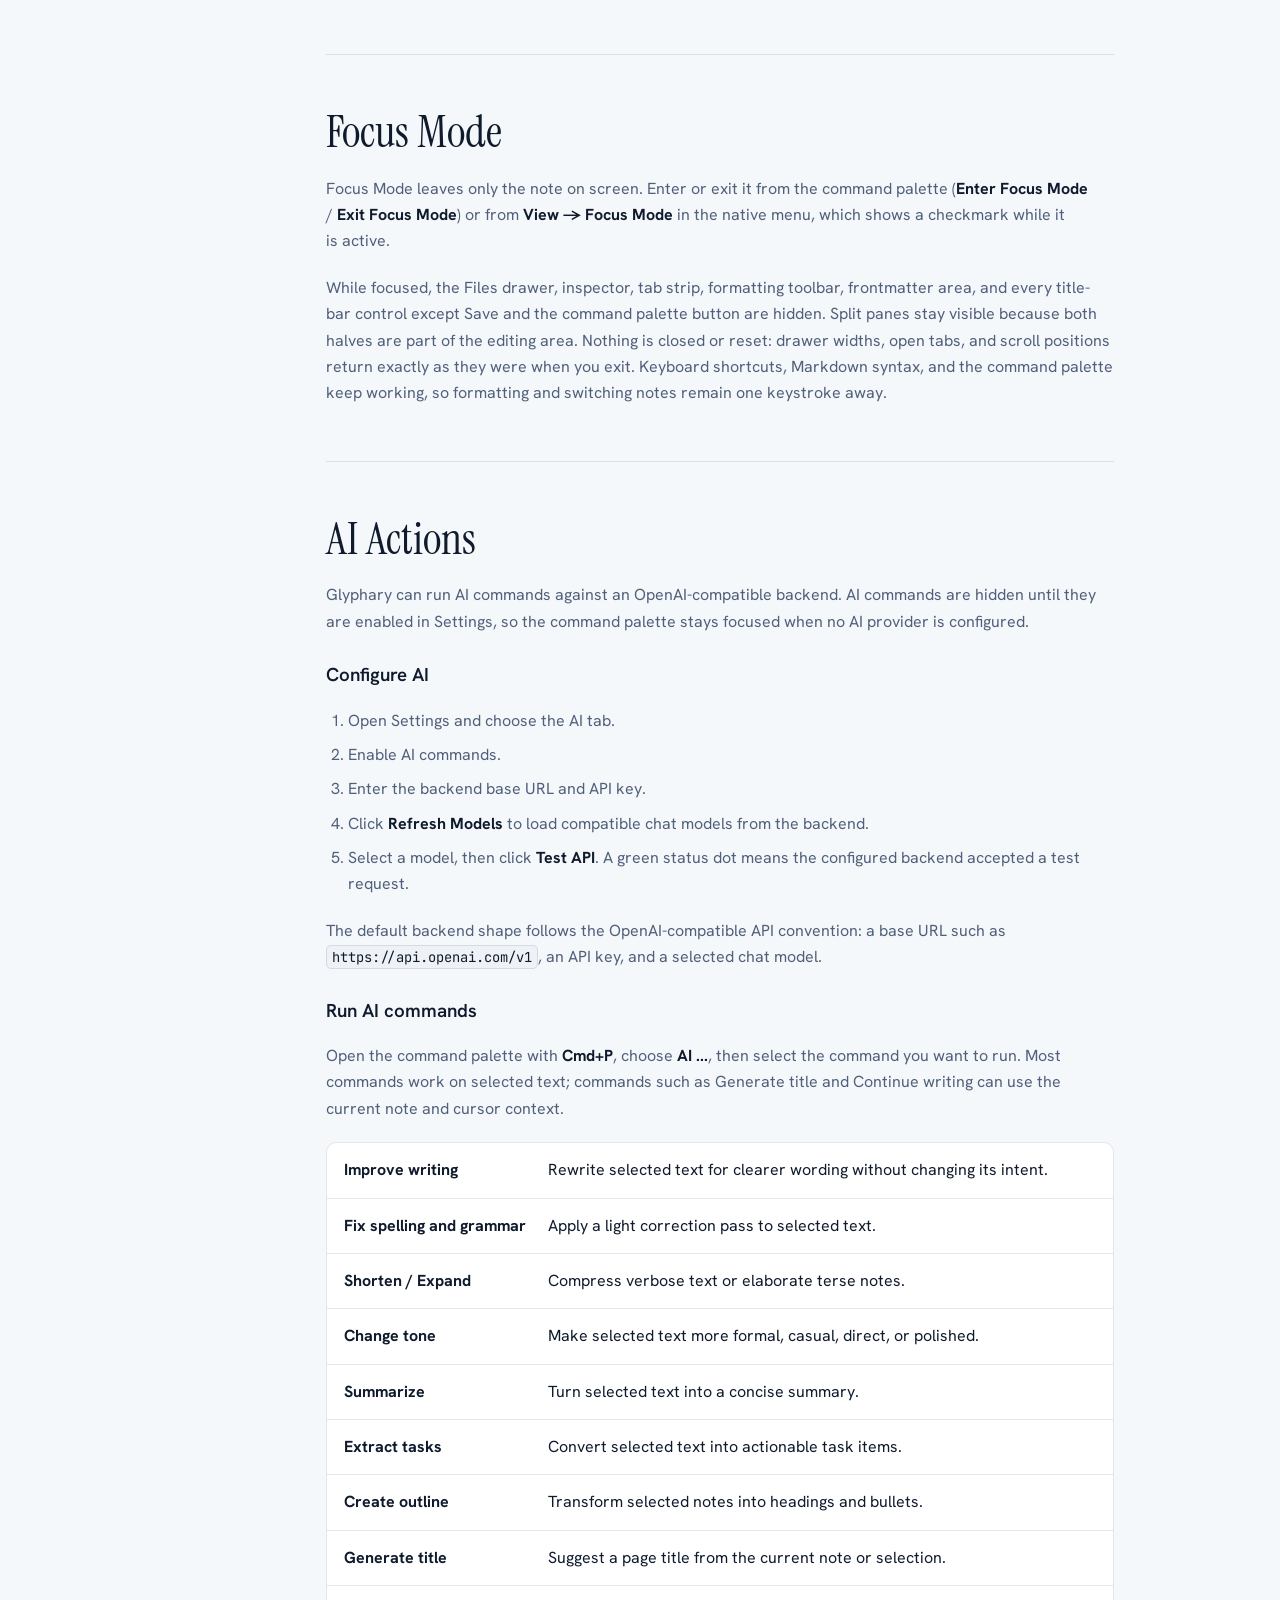
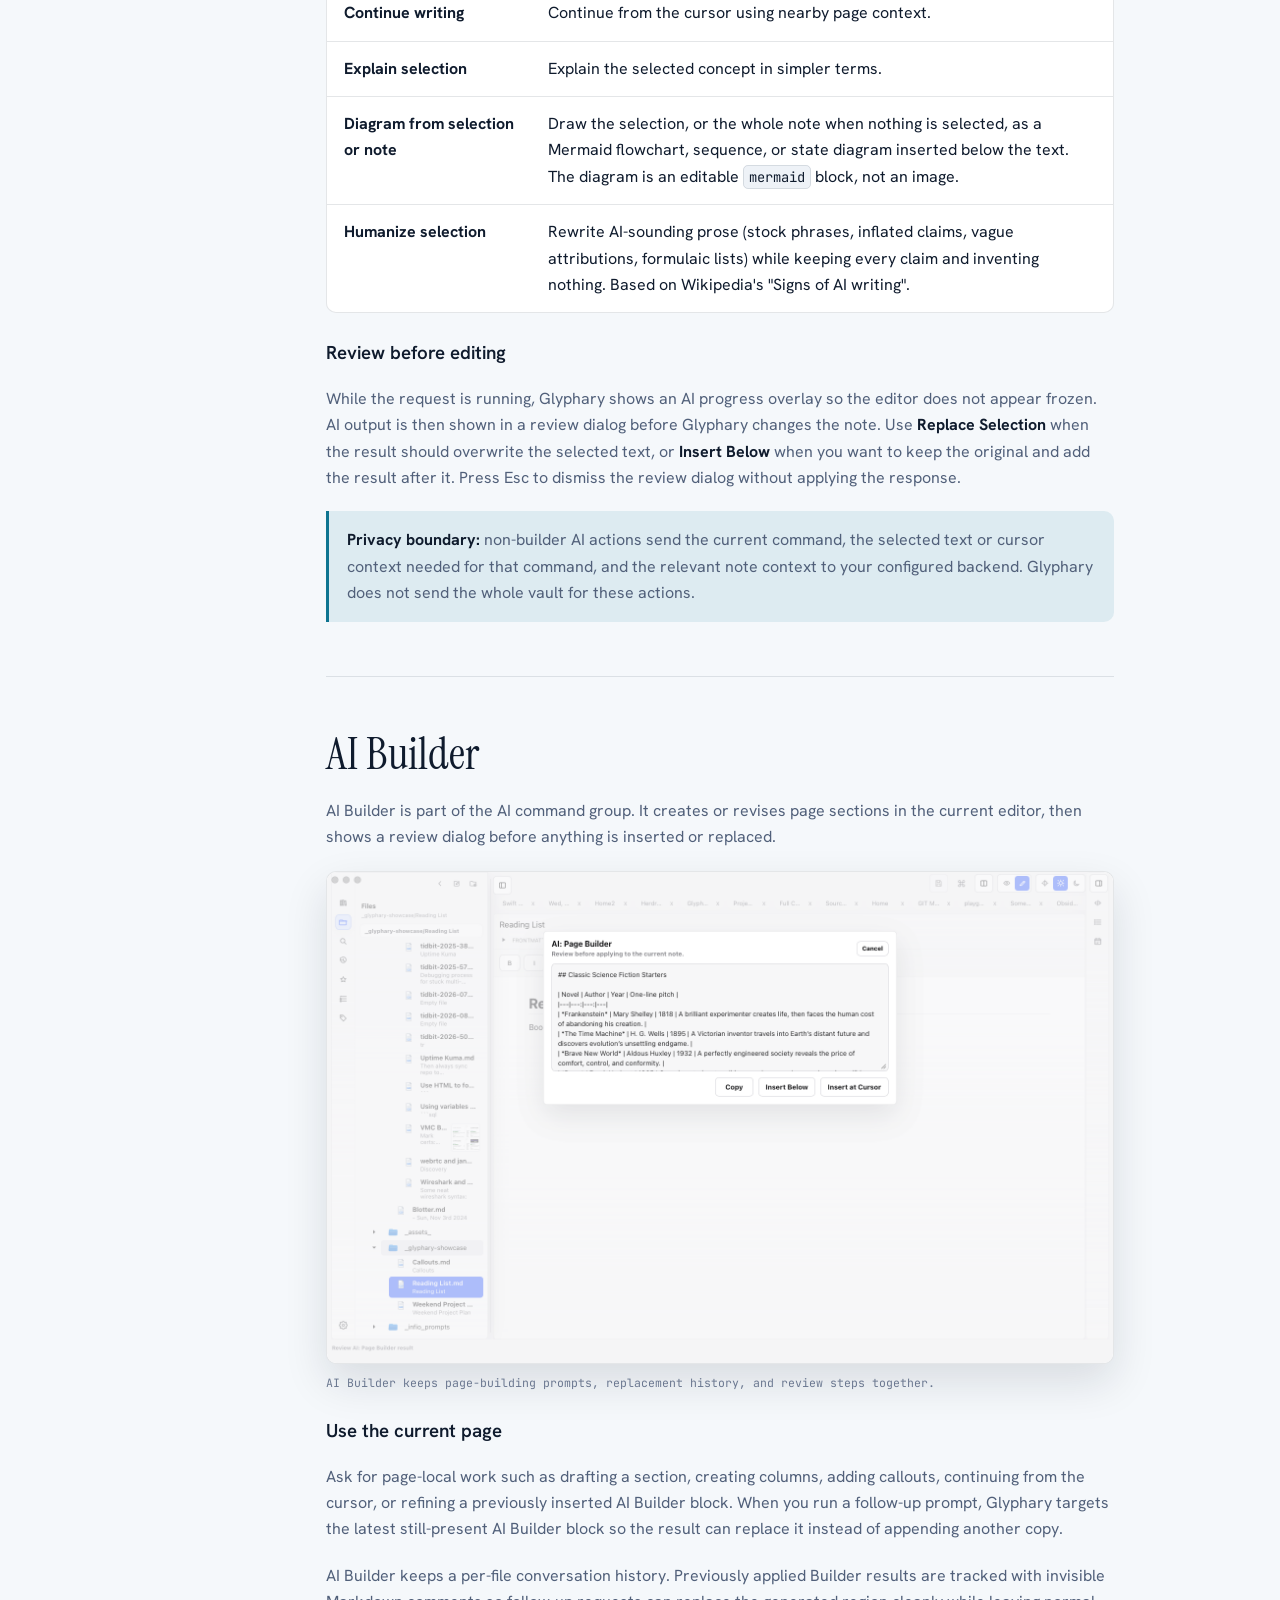
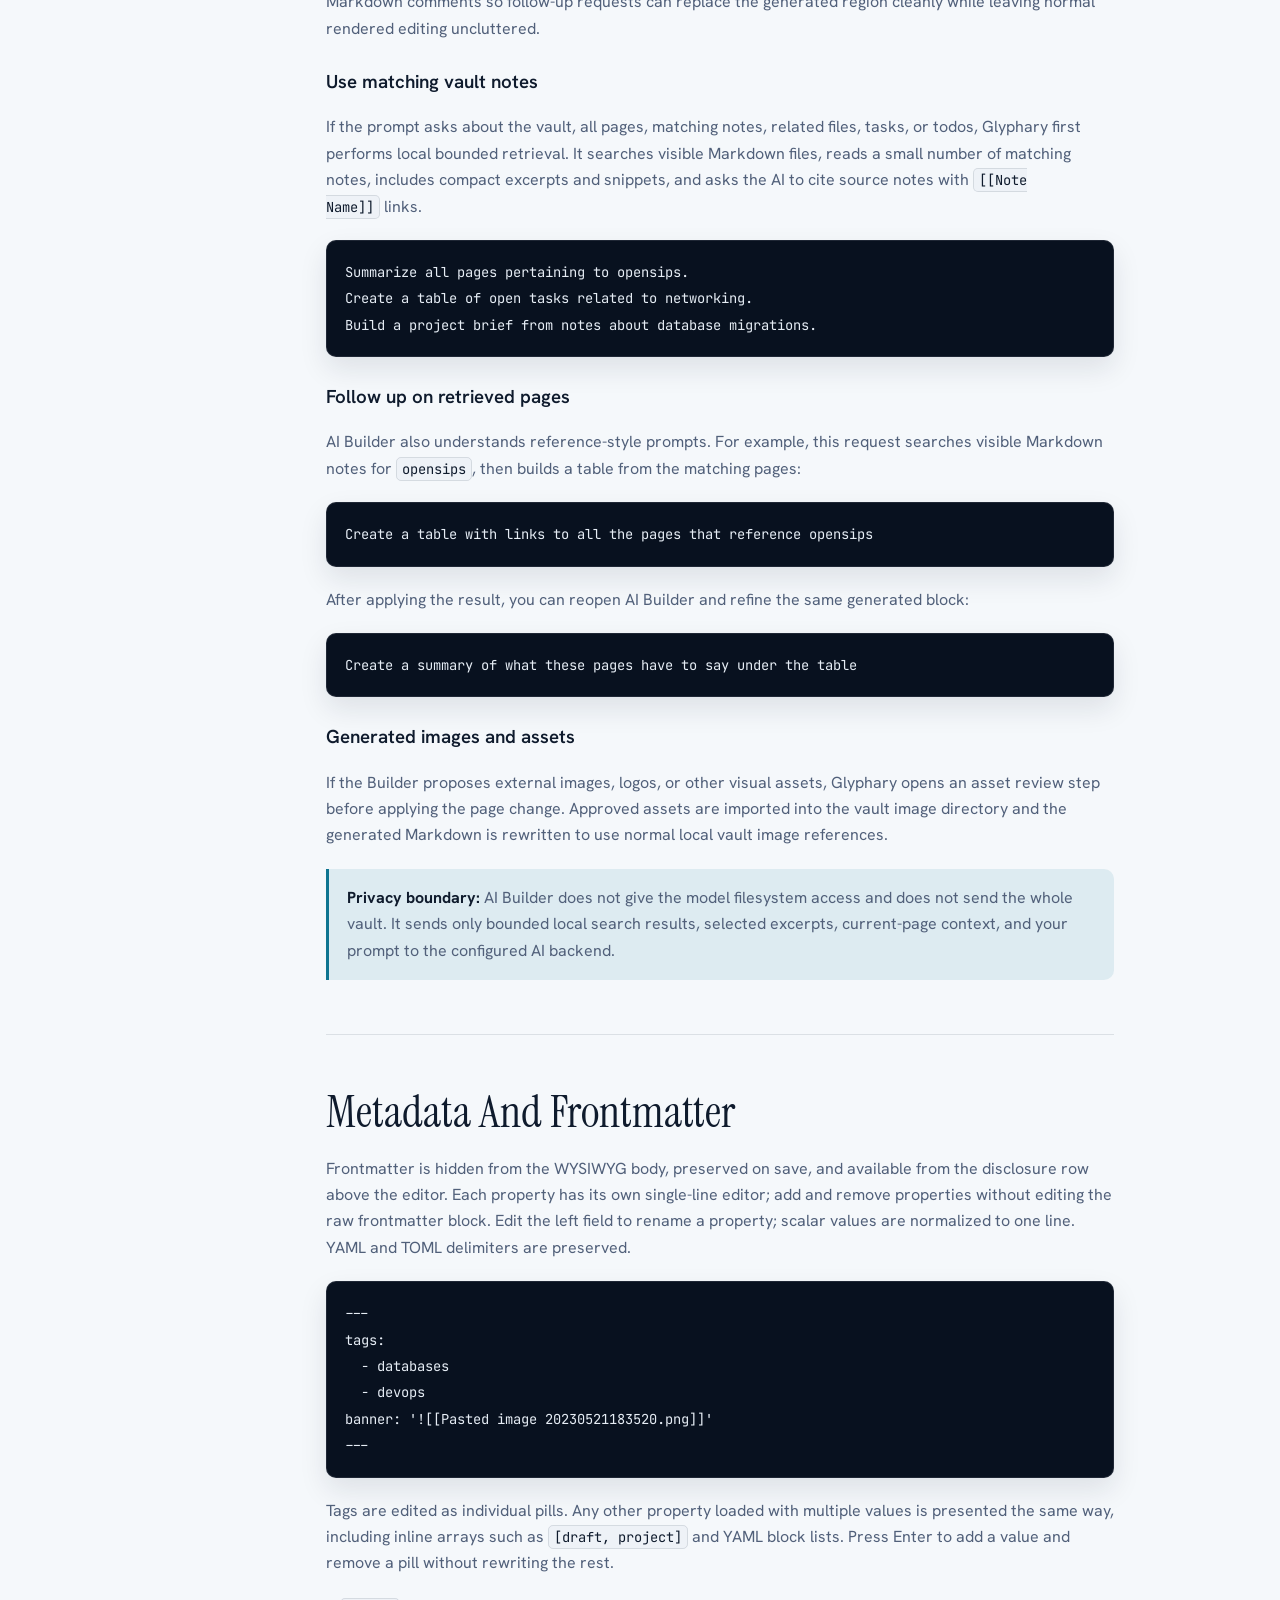
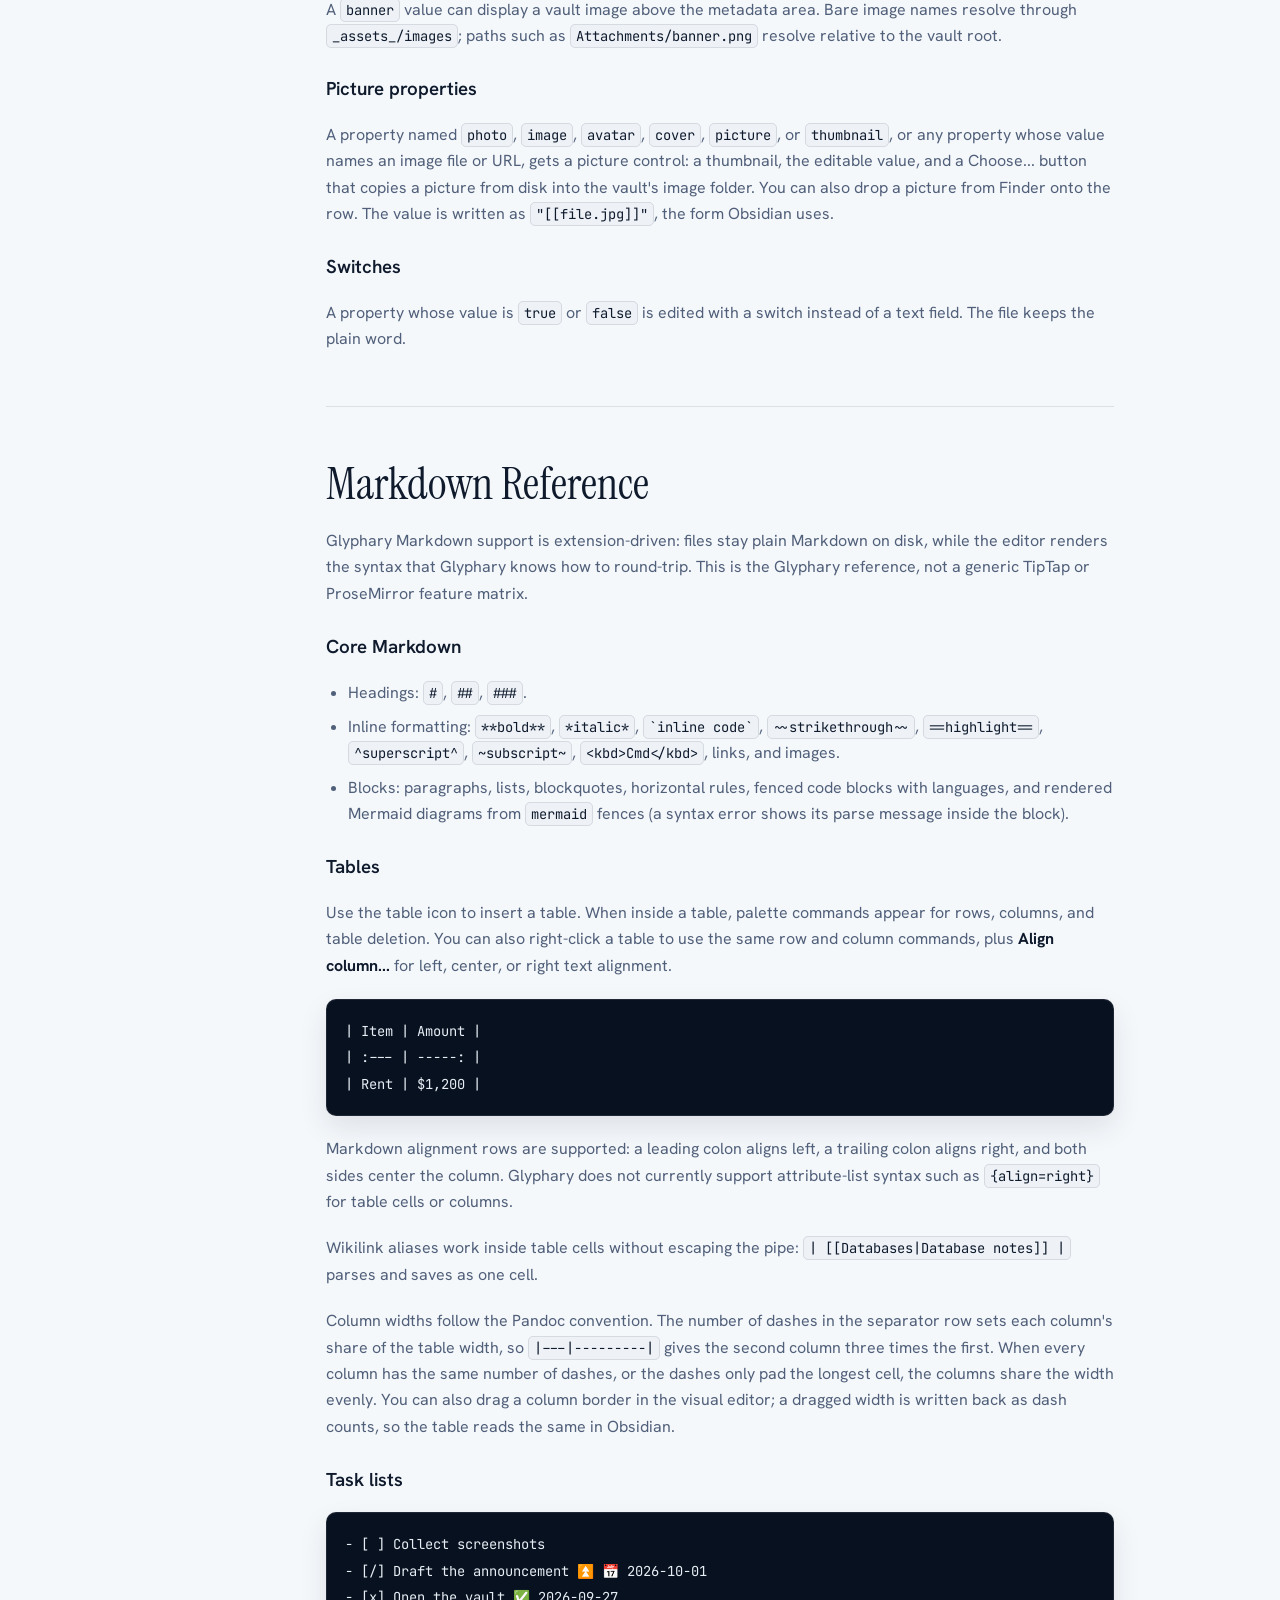
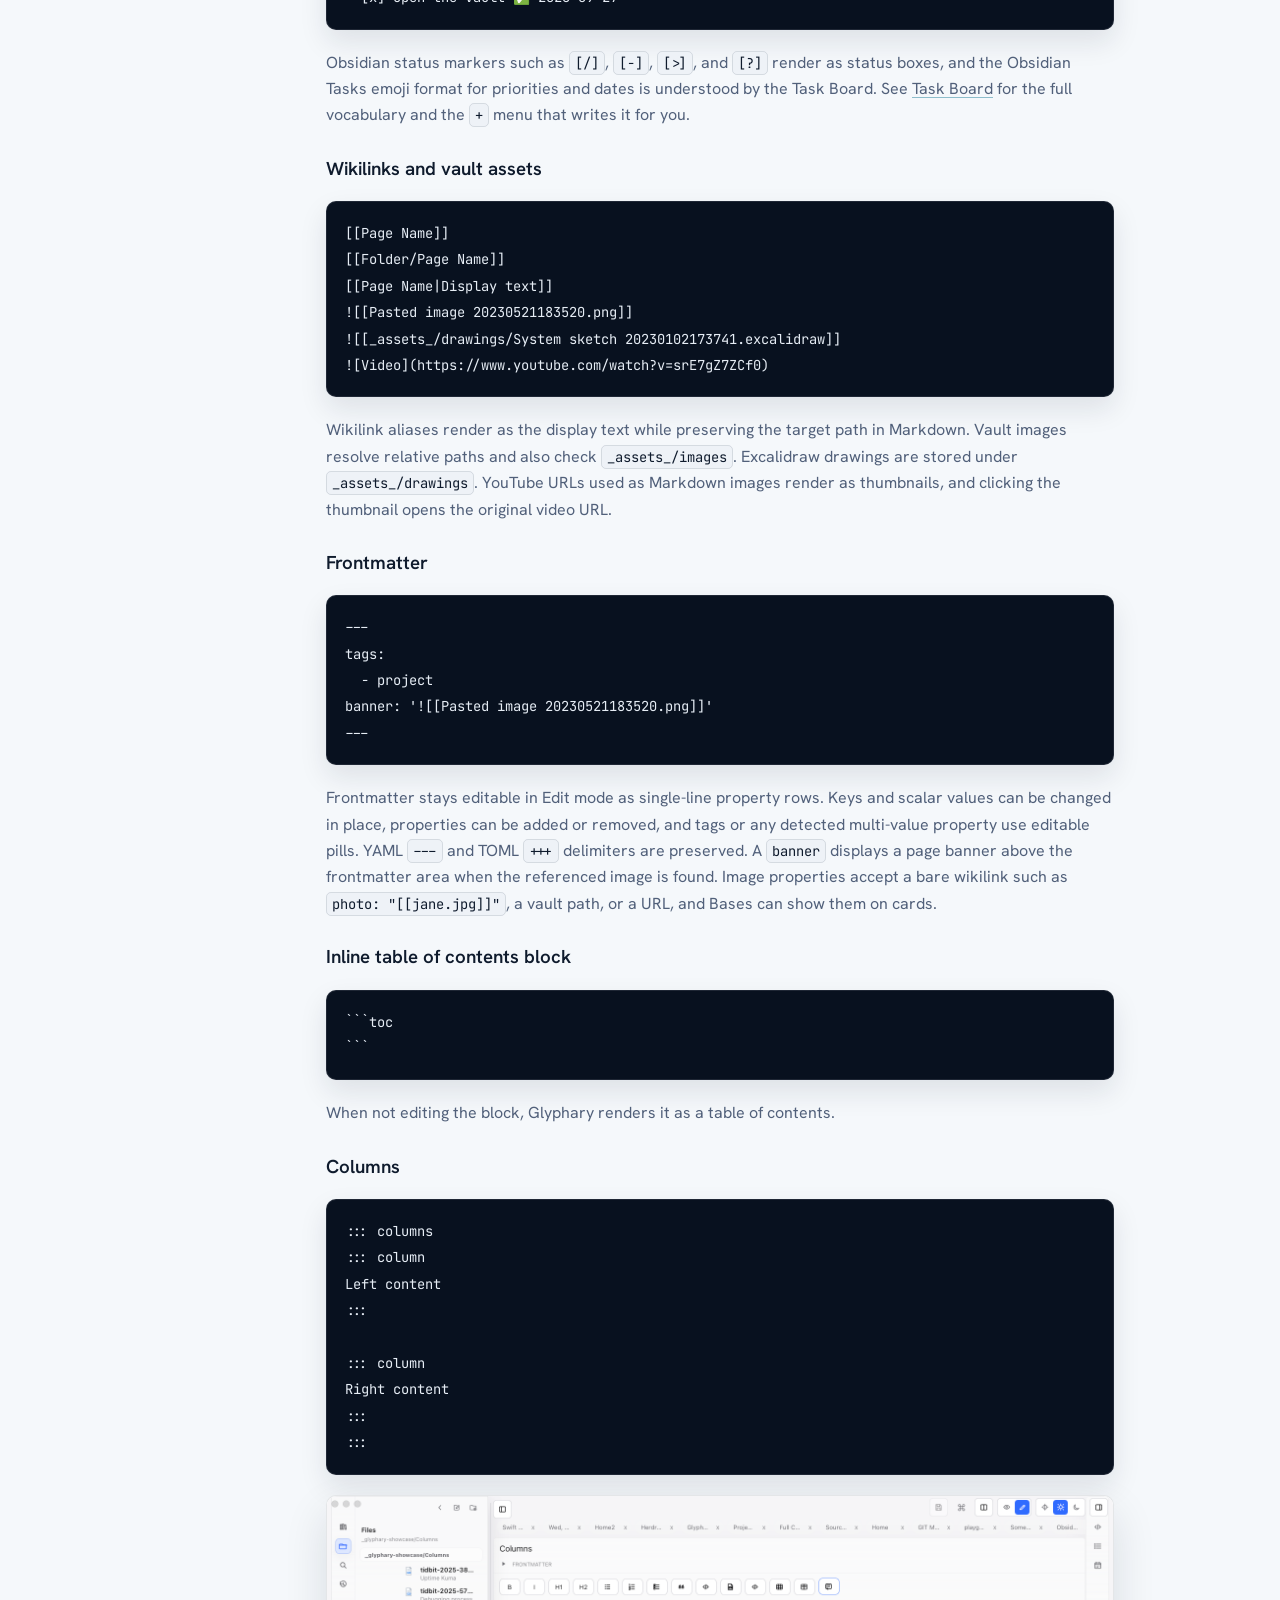
==== commit debe0778: "docs: refresh screenshots (light theme), add graph and base view" ====
--- a/index.html
+++ b/index.html
@@ -124,7 +124,7 @@
             that folder in Glyphary. It lets you explore the app before opening your own notes.
           </div>
           <figure class="hero-figure">
-            <img src="./assets/screenshots/main-workspace.png" alt="Glyphary open on a Markdown note with its file drawer, tabs, editor, and contextual tools" />
+            <img src="./assets/screenshots/main-workspace.png" alt="Glyphary workspace with the file drawer, tabs, and a note with rich link cards" />
             <figcaption>The Glyphary workspace: local files, live Markdown, and focused tools in one native window.</figcaption>
           </figure>
           <div class="quickstart-grid">
@@ -449,7 +449,7 @@
             current editor, then shows a review dialog before anything is inserted or replaced.
           </p>
           <figure>
-            <img src="./assets/screenshots/ai-builder.png" alt="Glyphary AI Builder dialog with prompt and history controls" />
+            <img src="./assets/screenshots/ai-builder.png" alt="AI Builder dialog with a prompt, history, and a generated table in the note" />
             <figcaption>AI Builder keeps page-building prompts, replacement history, and review steps together.</figcaption>
           </figure>
           <h3>Use the current page</h3>
@@ -635,7 +635,7 @@
 :::
 :::</code></pre>
           <figure>
-            <img src="./assets/screenshots/columns.png" alt="Glyphary rendering columns" />
+            <img src="./assets/screenshots/columns.png" alt="Two Markdown columns, Build and Review, rendered side by side in the editor" />
             <figcaption>Columns render side by side when there is room.</figcaption>
           </figure>
           <h3>Gallery</h3>
@@ -651,7 +651,7 @@
 :::</code></pre>
           <p>Supported visual types include <code>note</code>, <code>info</code>, <code>tip</code>, and <code>warning</code>.</p>
           <figure>
-            <img src="./assets/screenshots/callouts.png" alt="Glyphary callouts" />
+            <img src="./assets/screenshots/callouts.png" alt="Info, tip, warning, and success callouts rendered in the editor" />
             <figcaption>Callout type controls the visual treatment.</figcaption>
           </figure>
           <h3>Collapse blocks</h3>
@@ -663,7 +663,7 @@
 This starts expanded.
 :::</code></pre>
           <figure>
-            <img src="./assets/screenshots/collapse.png" alt="Glyphary collapse blocks" />
+            <img src="./assets/screenshots/collapse.png" alt="An expanded collapse block showing its Markdown body" />
             <figcaption>Collapse blocks default closed; add <code>open</code> to start expanded.</figcaption>
           </figure>
           <h3>Rich links</h3>
@@ -675,7 +675,7 @@
 :::</code></pre>
           <p>Run <strong>Insert rich link</strong>, paste a URL, and Glyphary fetches metadata. If no metadata image exists, it tries an early page image.</p>
           <figure>
-            <img src="./assets/screenshots/rich-links.png" alt="Glyphary rich link cards" />
+            <img src="./assets/screenshots/rich-links.png" alt="Rich link cards with title, description, and image" />
             <figcaption>Rich link cards render fetched metadata.</figcaption>
           </figure>
           <h3>HTML blocks</h3>
@@ -798,7 +798,7 @@
             and the status bar invites you to choose a new-tab note.
           </p>
           <figure>
-            <img src="./assets/screenshots/split-editing.png" alt="Split editor with two panes" />
+            <img src="./assets/screenshots/split-editing.png" alt="Two editor panes side by side, each with its own tabs" />
             <figcaption>Split editing with independent tab groups.</figcaption>
           </figure>
           <h3>Drag files into the editor</h3>
@@ -846,8 +846,8 @@
             result limit applies, so a recently edited note is never pushed out by older matches.
           </p>
           <figure>
-            <img src="./assets/screenshots/vault-search.png" alt="Vault search view" />
-            <figcaption>Vault search with results in the left drawer.</figcaption>
+            <img src="./assets/screenshots/vault-search.png" alt="Search drawer listing notes that match a query, grouped by file with match counts" />
+            <figcaption>Vault search with results grouped by file in the left drawer.</figcaption>
           </figure>
           <pre><code>[[Dad Jokes]]
 [[Calendar/Mon, Dec 22nd 2025]]
@@ -995,6 +995,10 @@
             <strong>Open Local Graph</strong>, shows only the notes around the current one and
             follows you as you open other notes. Both are also under View in the menu bar.
           </p>
+          <figure>
+            <img src="./assets/screenshots/graph.png" alt="Global graph of a vault with notes as coloured nodes and links as edges" />
+            <figcaption>The global graph shows every note and link, coloured by cluster.</figcaption>
+          </figure>
           <ul>
             <li>Nodes are coloured by cluster, so groups of notes that link among themselves stand out.</li>
             <li>Use the tag legend to show only the notes carrying a tag.</li>
@@ -1063,7 +1067,7 @@
             Markdown notes.
           </p>
           <figure>
-            <img src="./assets/screenshots/canvas.png" alt="Glyphary canvas file with connected notes and cards" />
+            <img src="./assets/screenshots/canvas.png" alt="A canvas with coloured note cards connected by edges" />
             <figcaption>Canvas files open as editable graphs with cards, note previews, media, groups, and edges.</figcaption>
           </figure>
           <h3>Open and navigate a canvas</h3>
@@ -1114,6 +1118,10 @@
             Base definitions query note properties from frontmatter and render matching files as
             tables or gallery cards without moving data out of the vault.
           </p>
+          <figure>
+            <img src="./assets/screenshots/base-view.png" alt="Sources.base open as a card gallery of notes with cover images and properties" />
+            <figcaption>Base files render frontmatter queries as tables or cards.</figcaption>
+          </figure>
           <pre><code>filters:
   and:
     - file.hasTag("book")
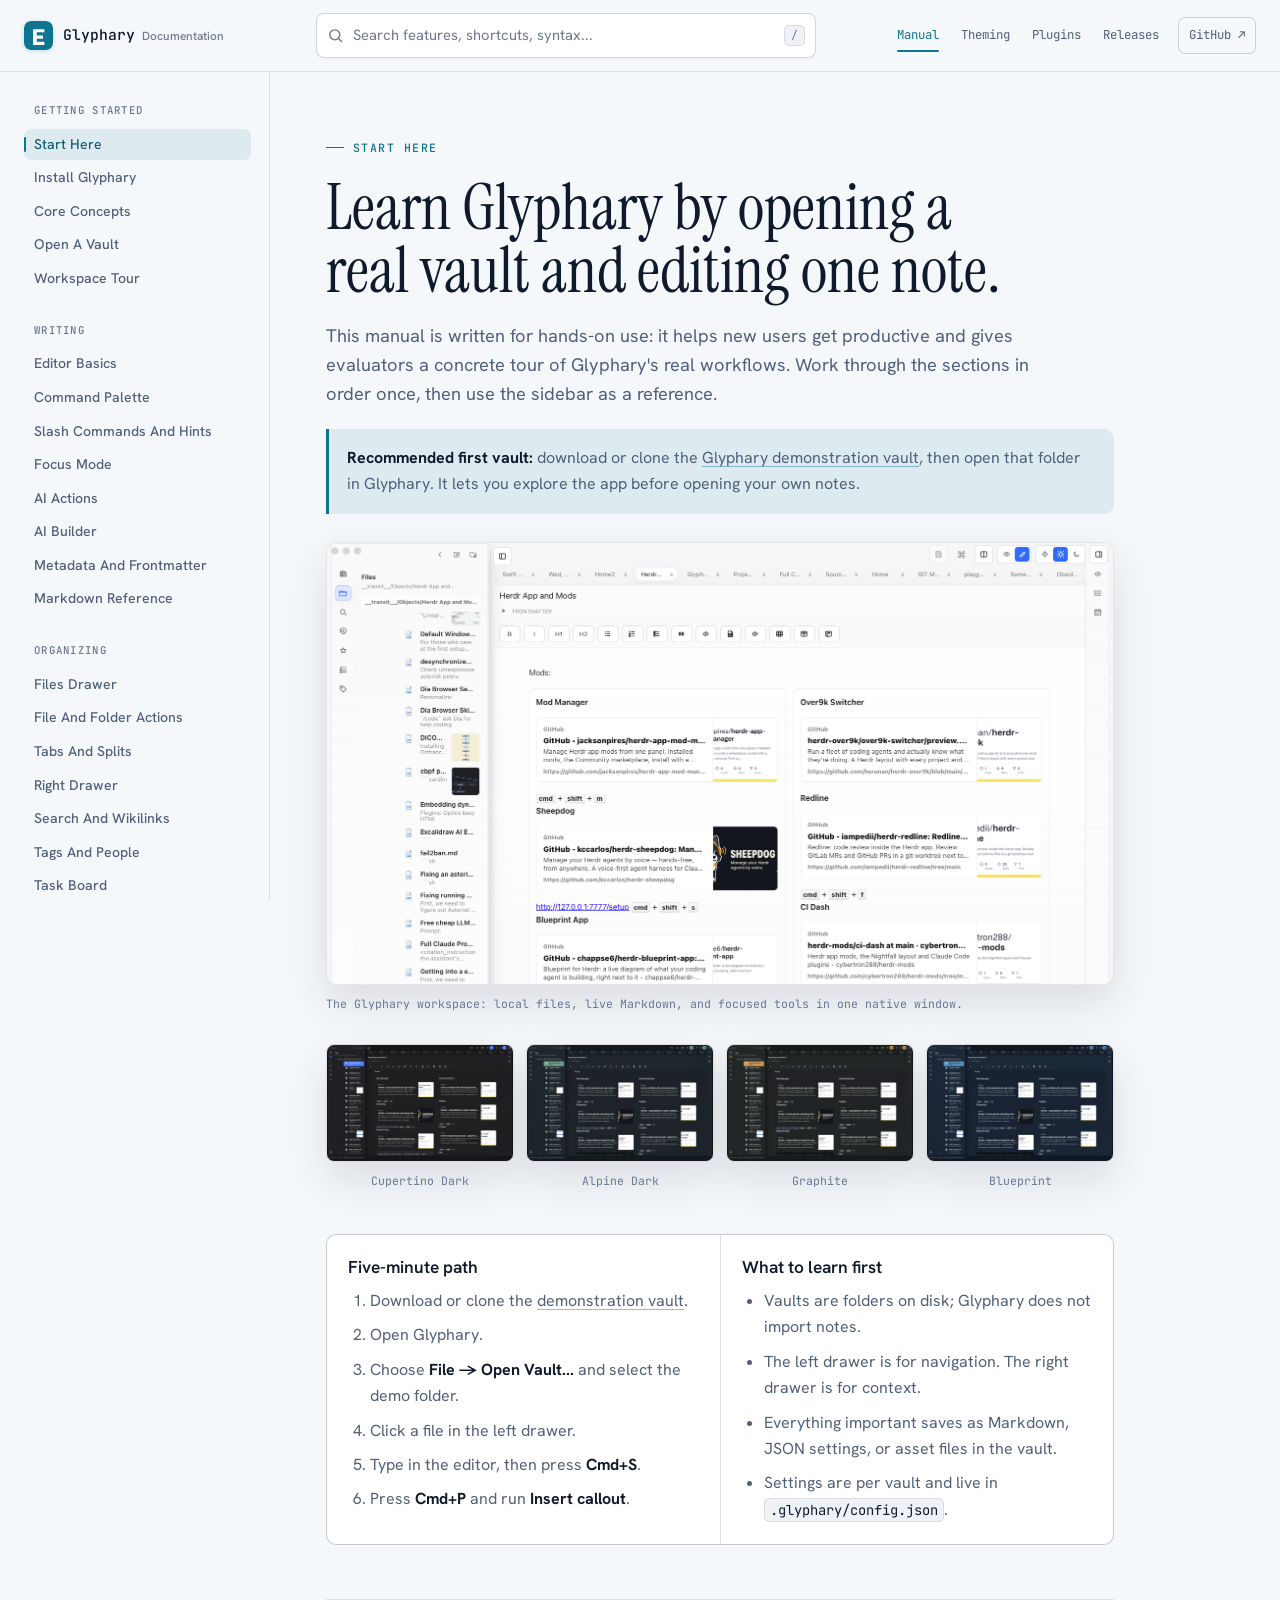
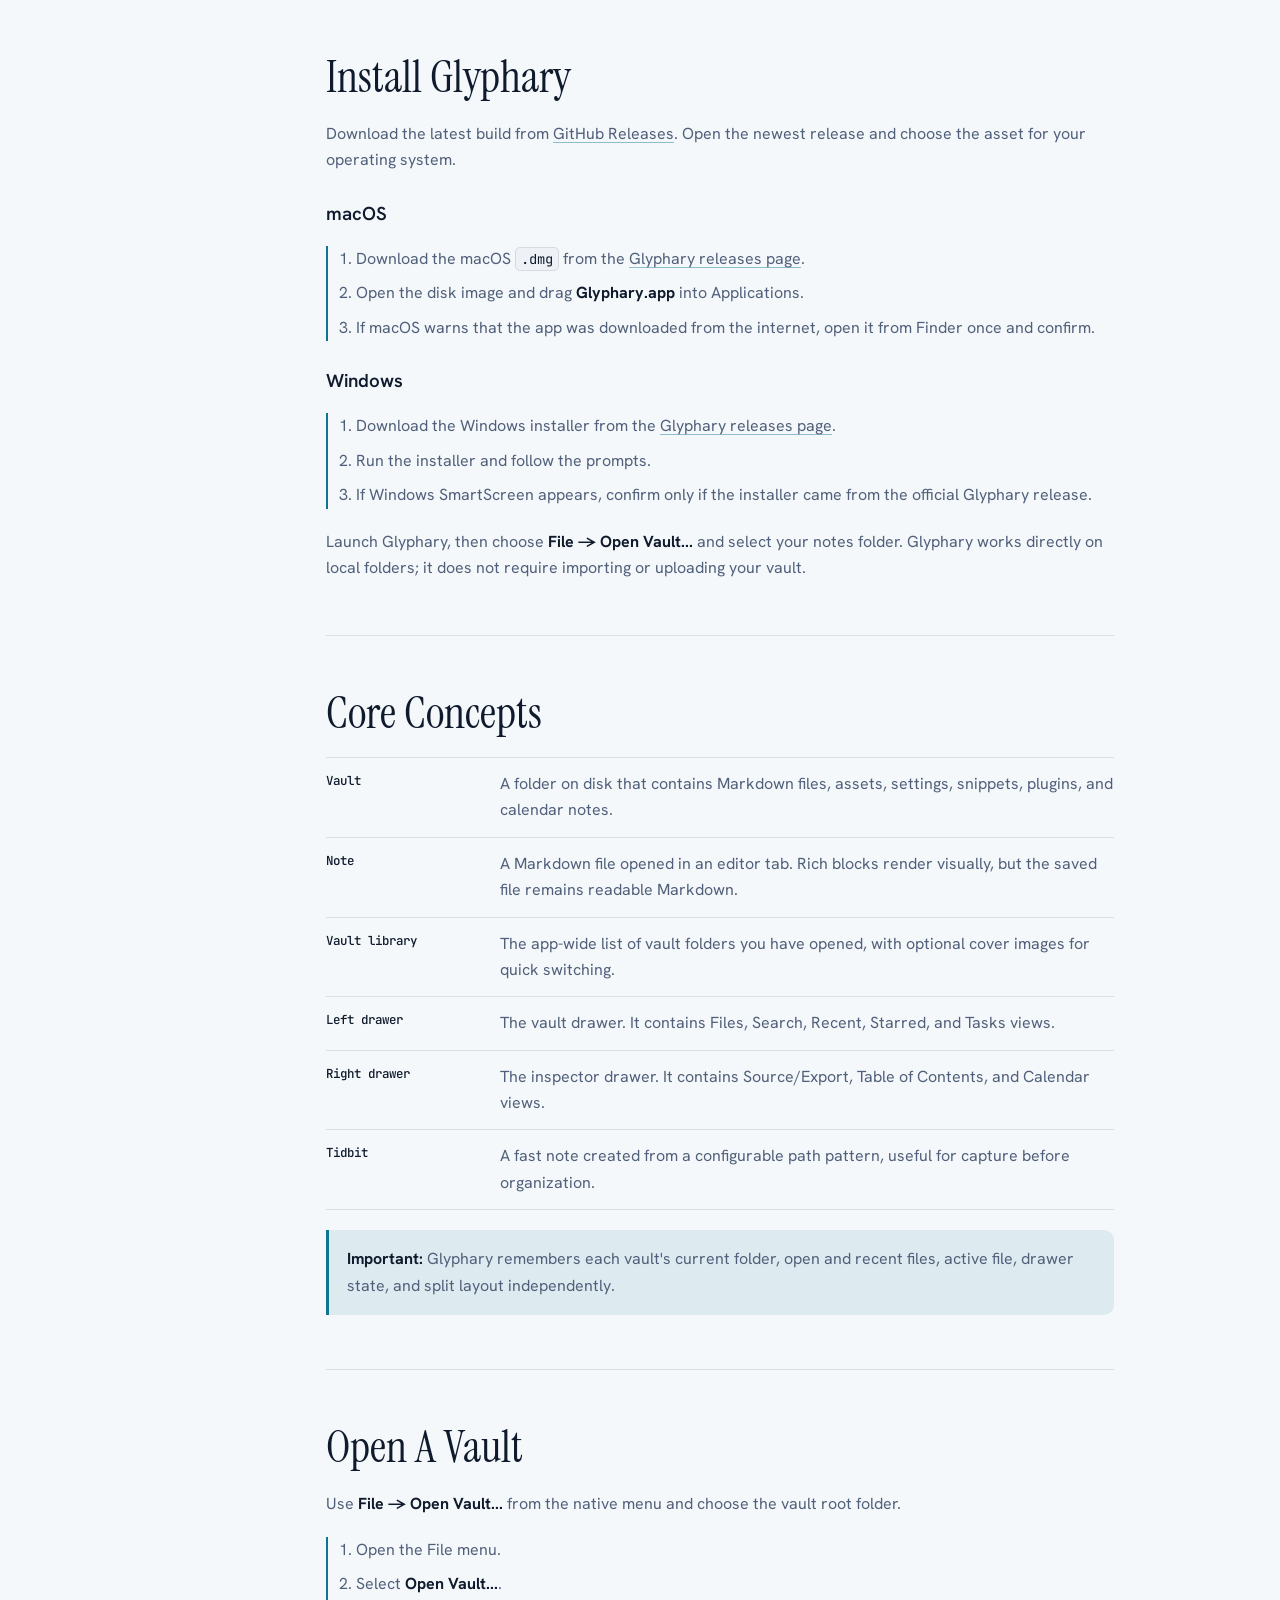
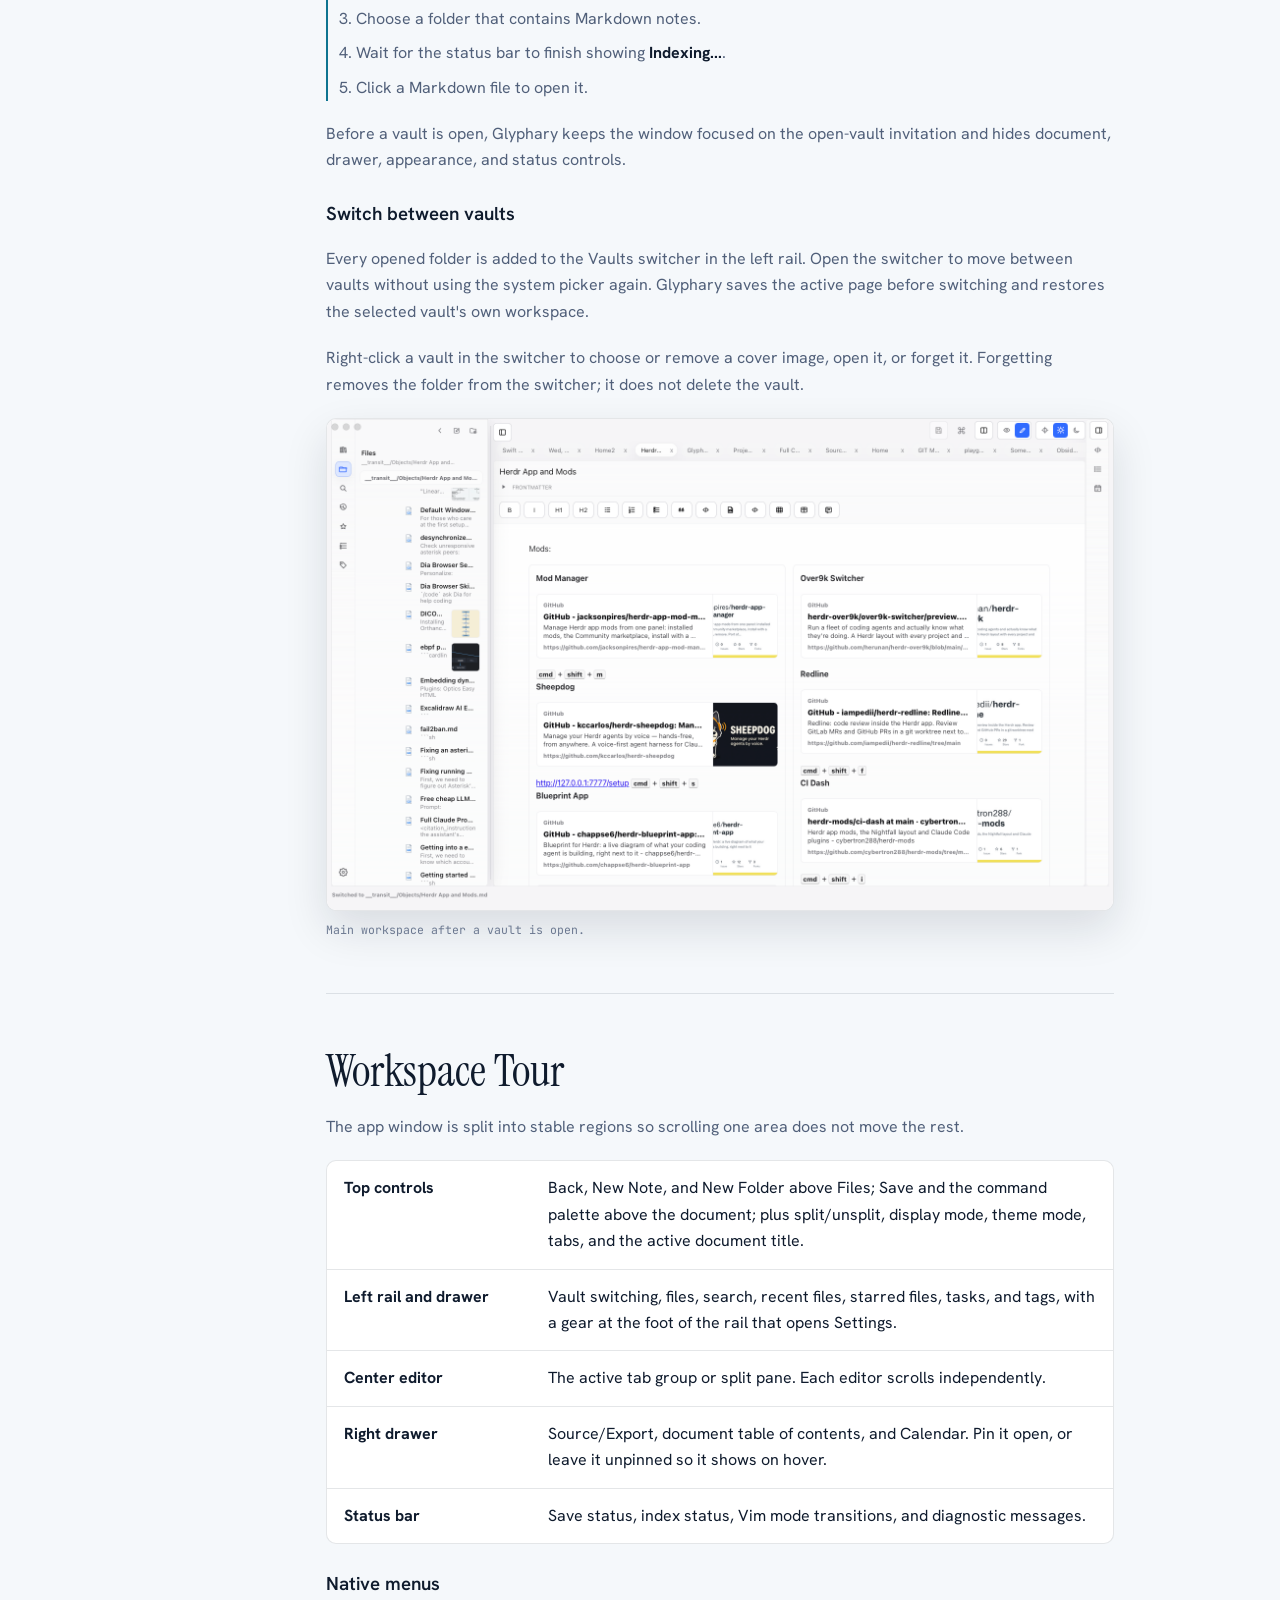
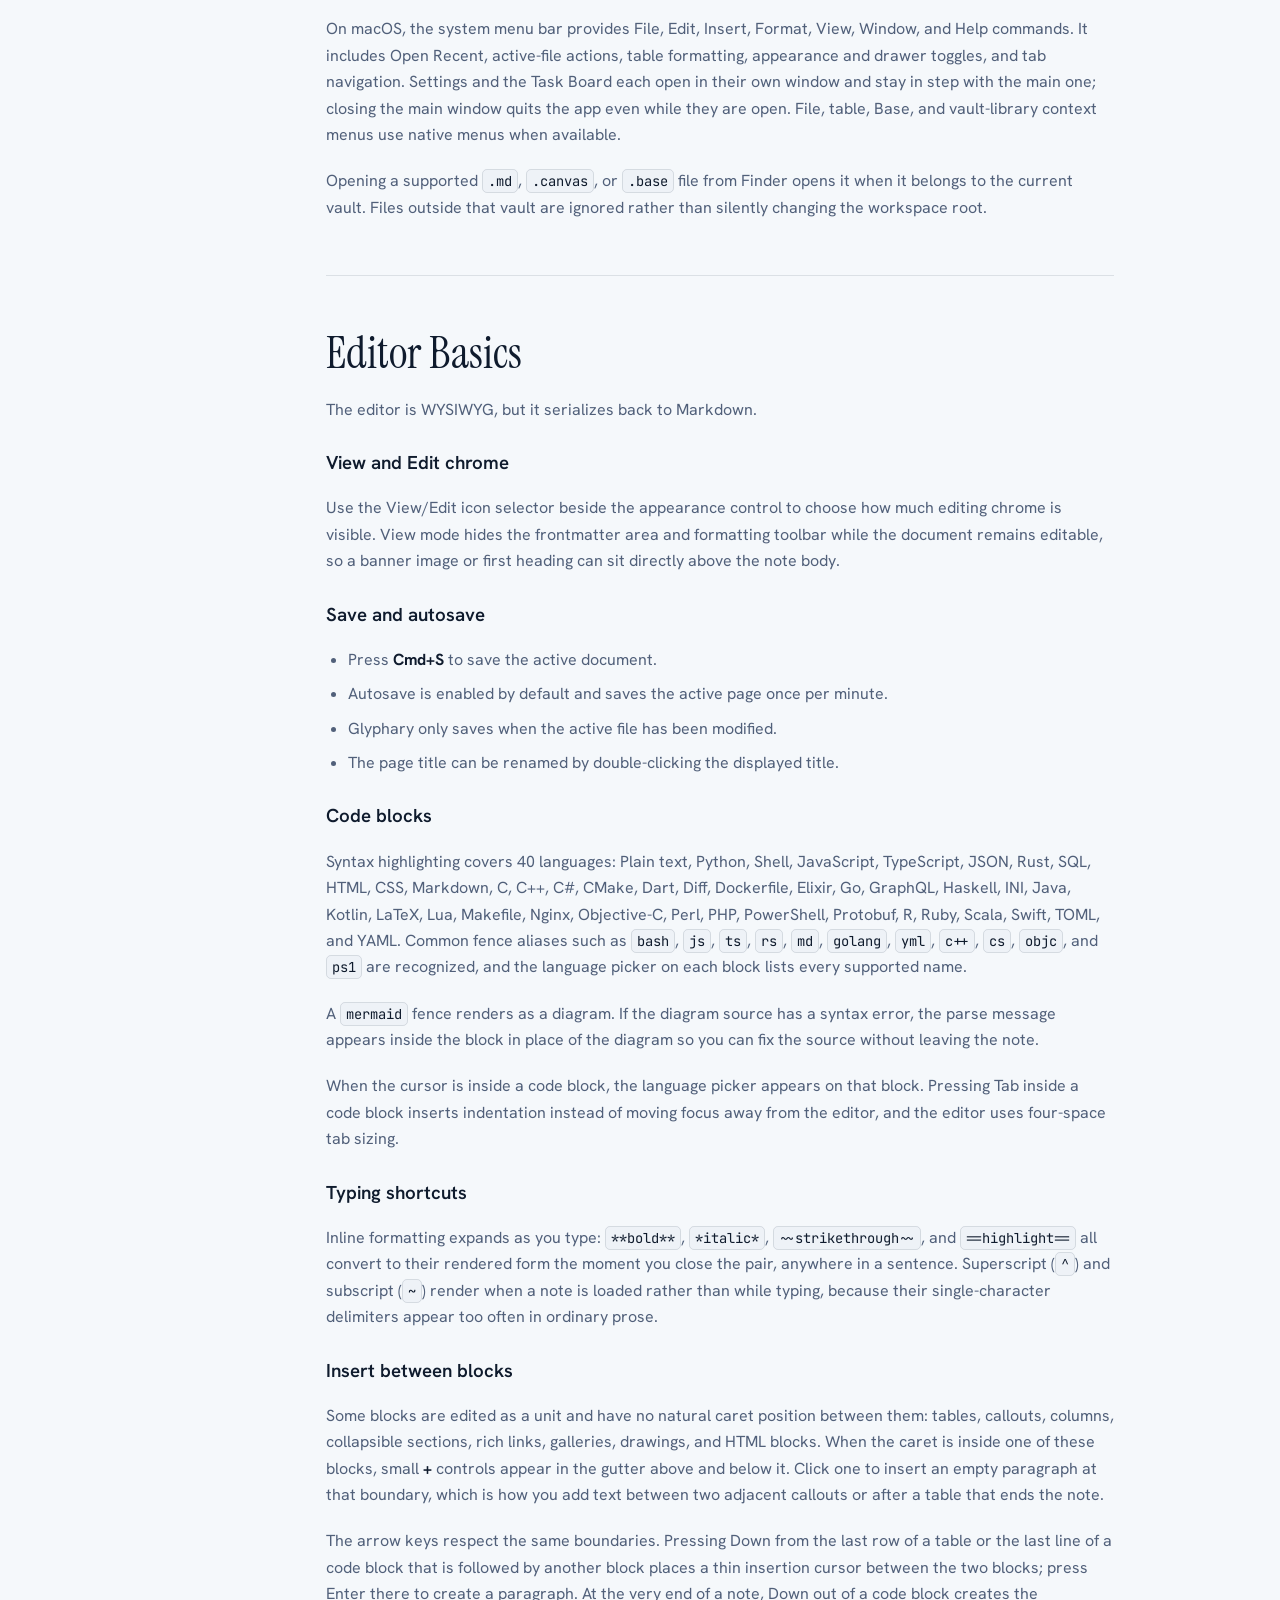
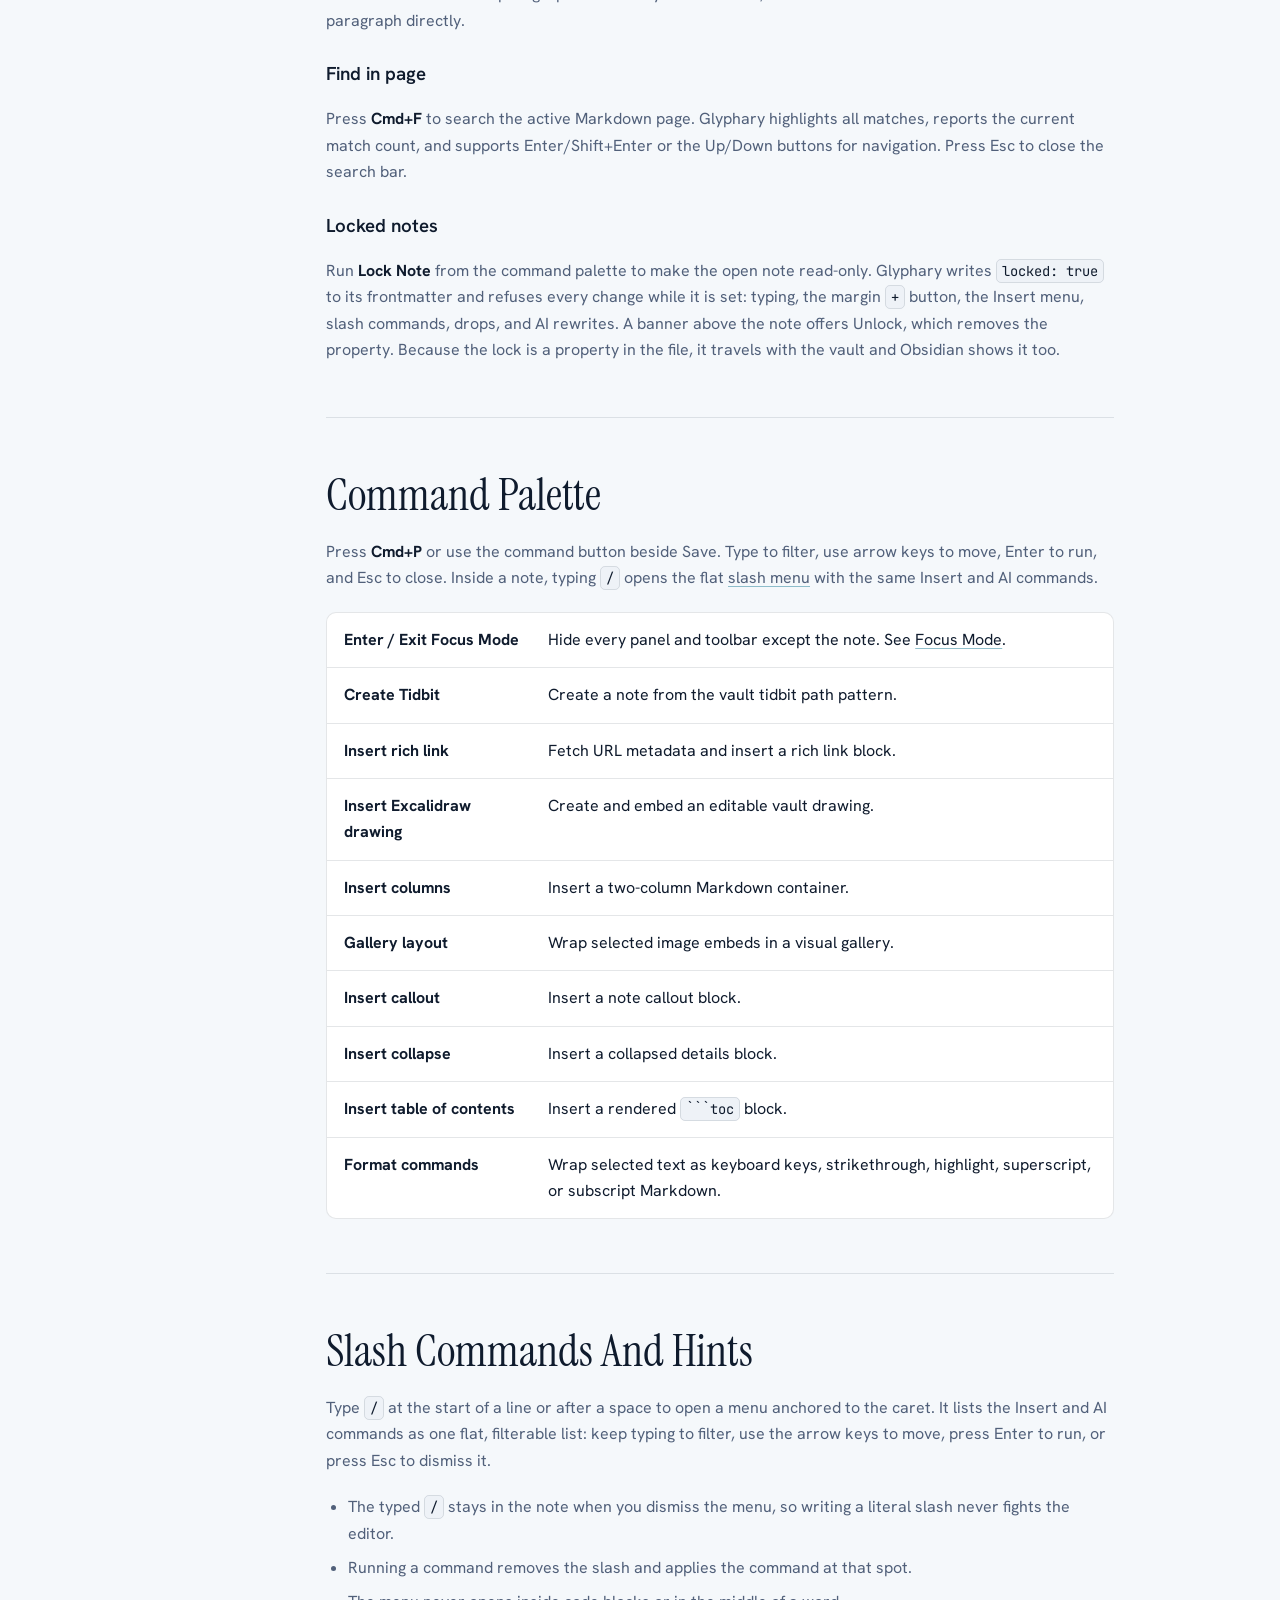
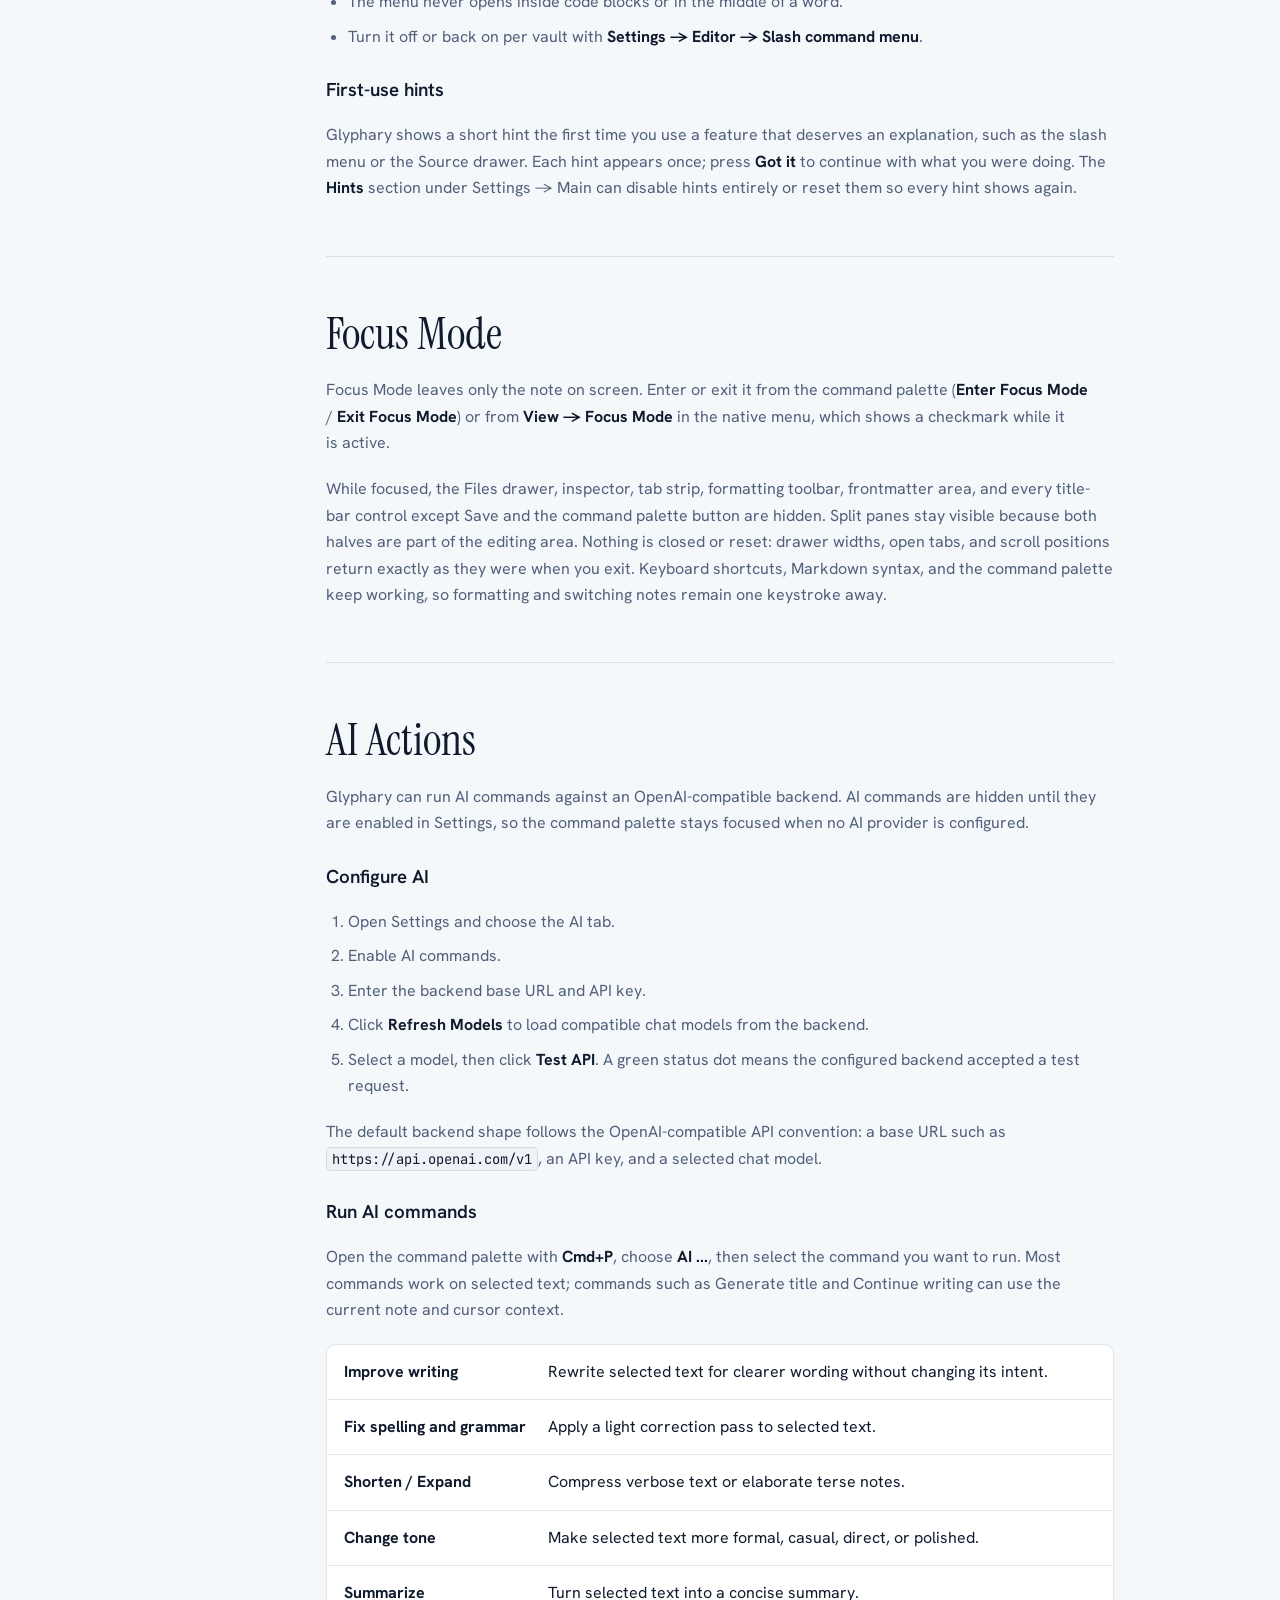
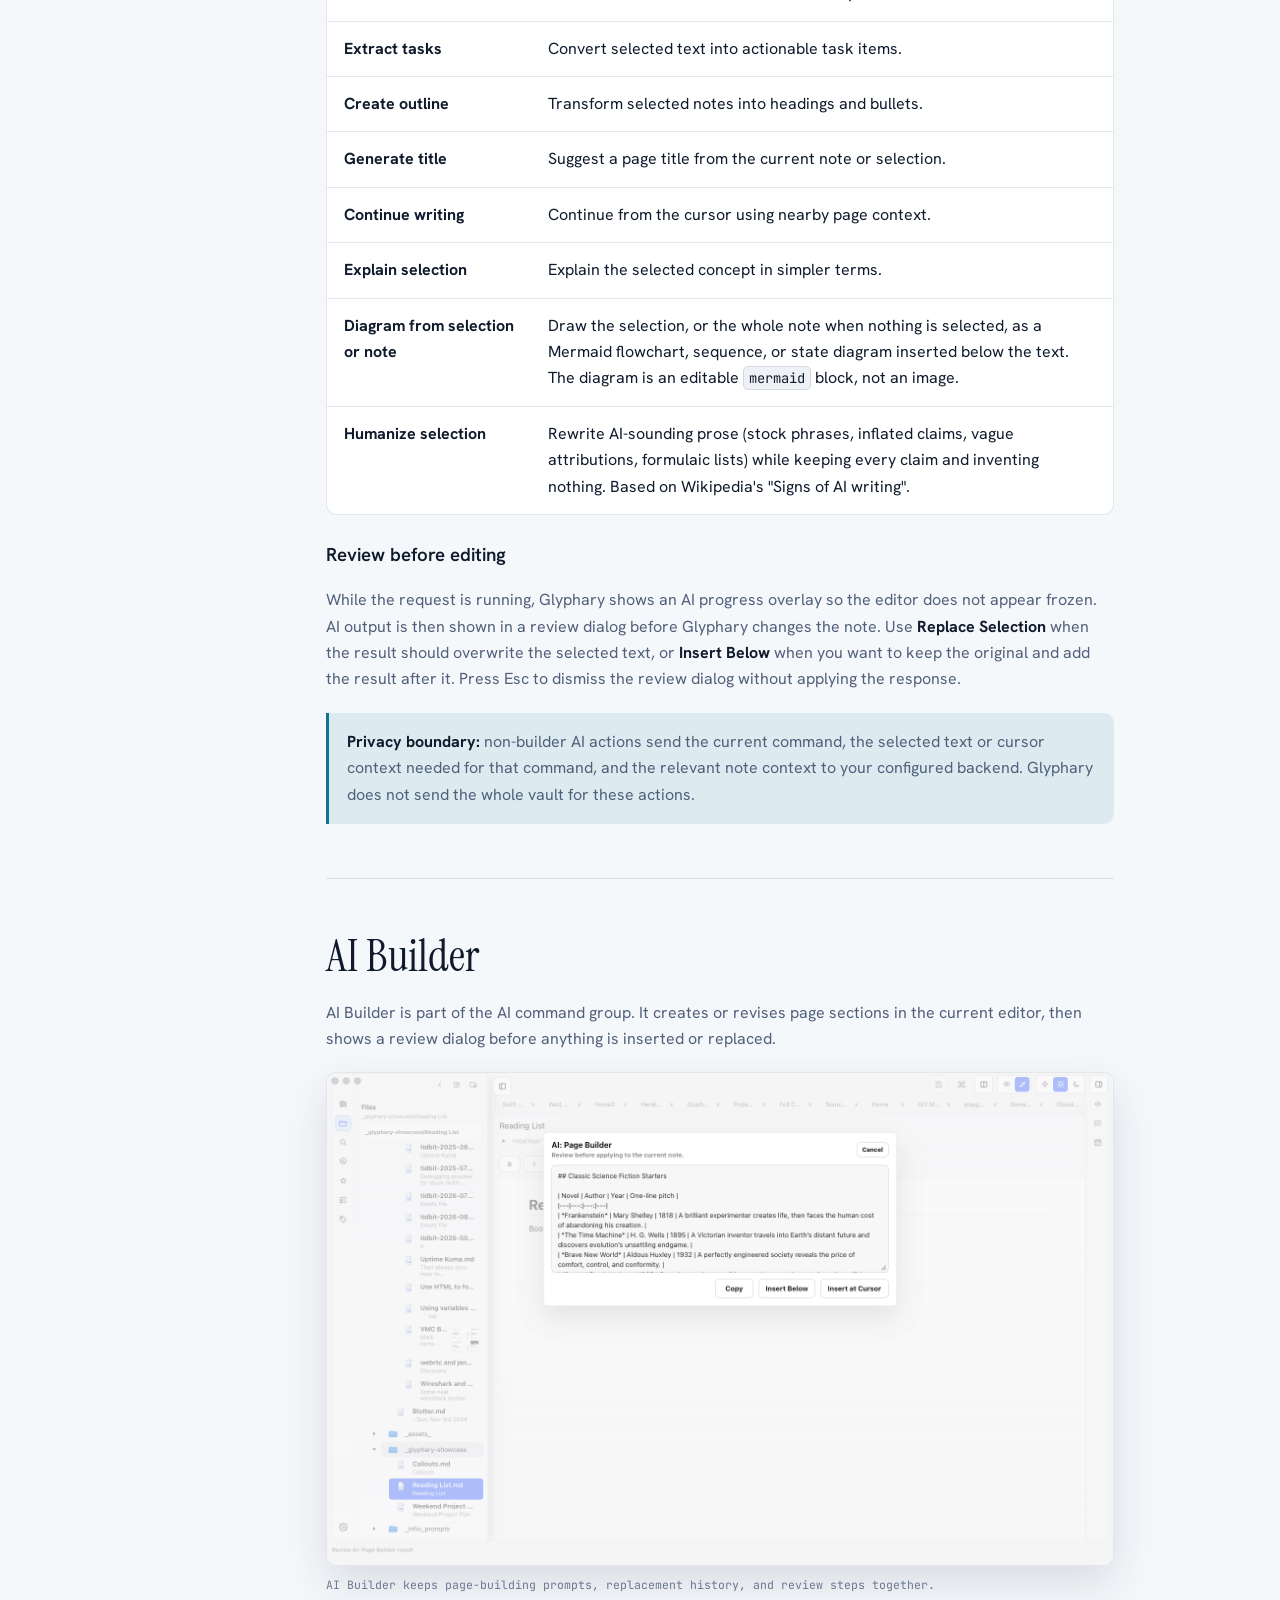
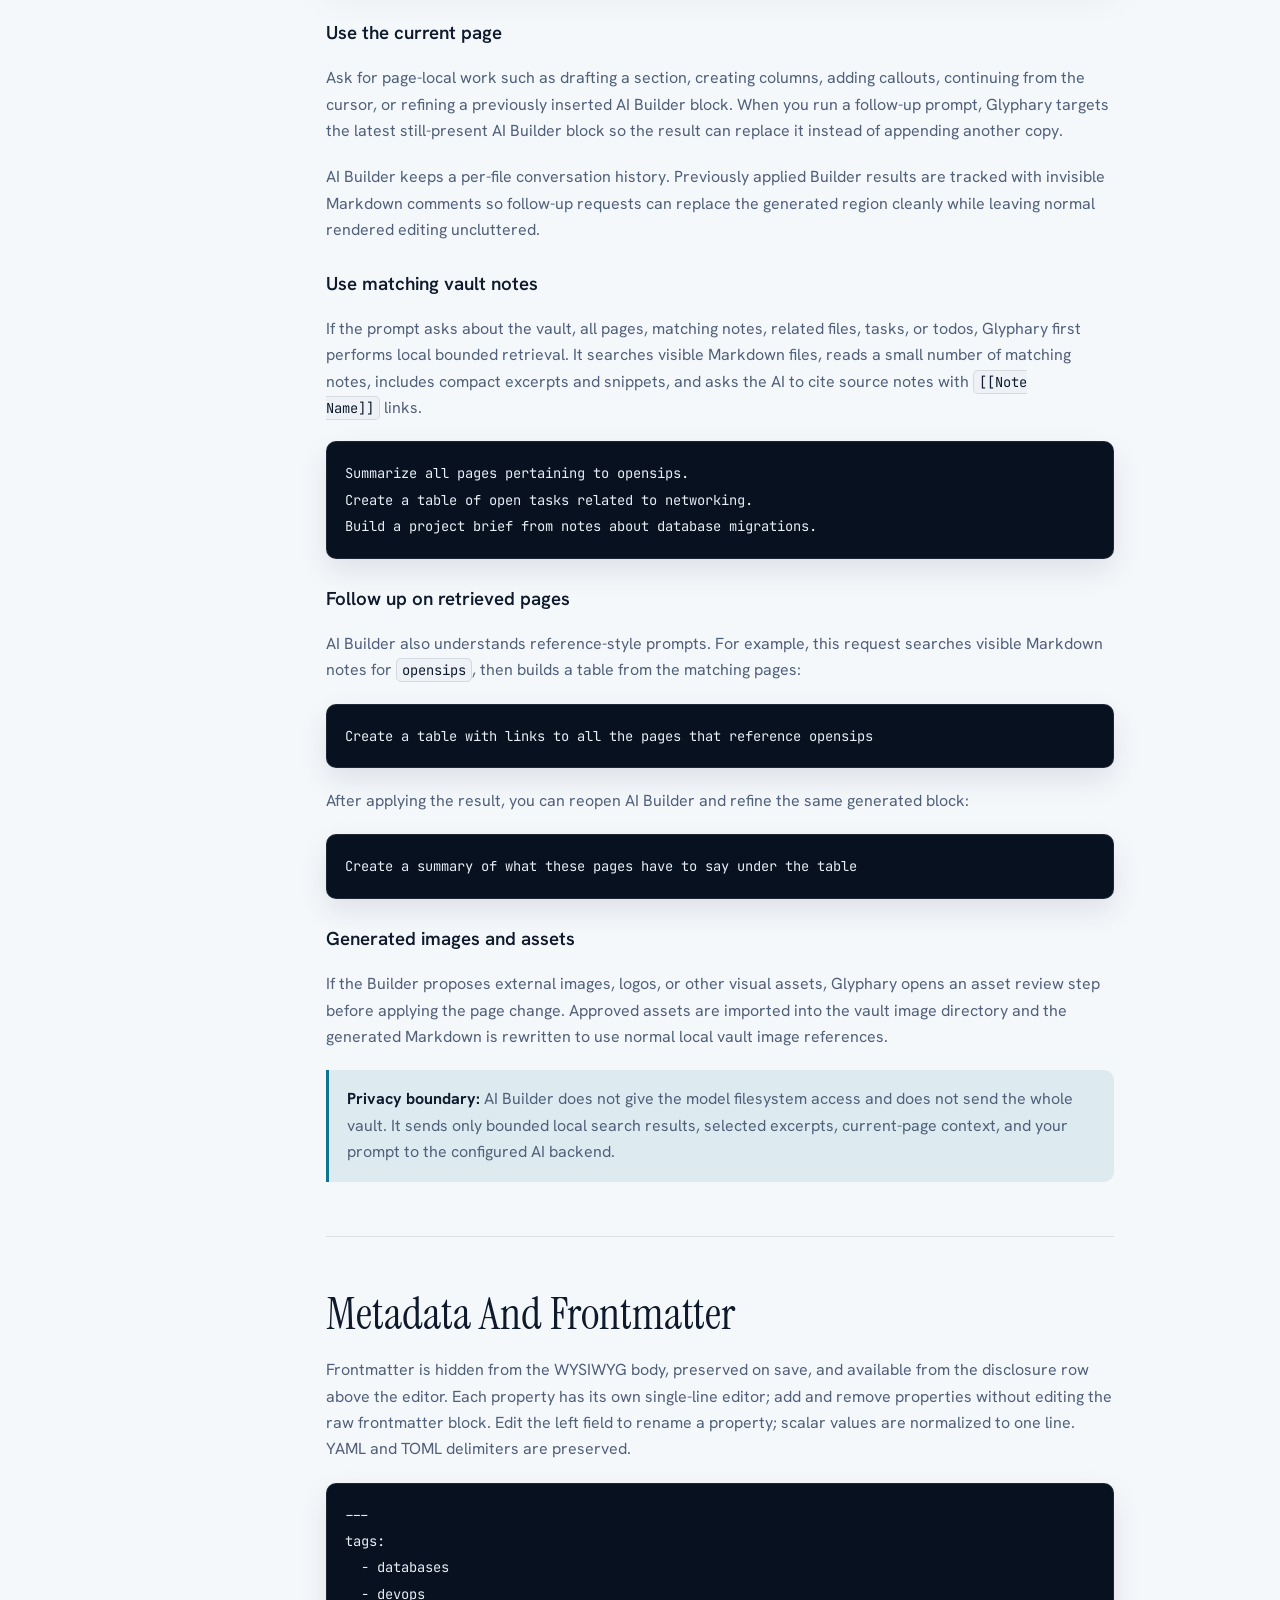
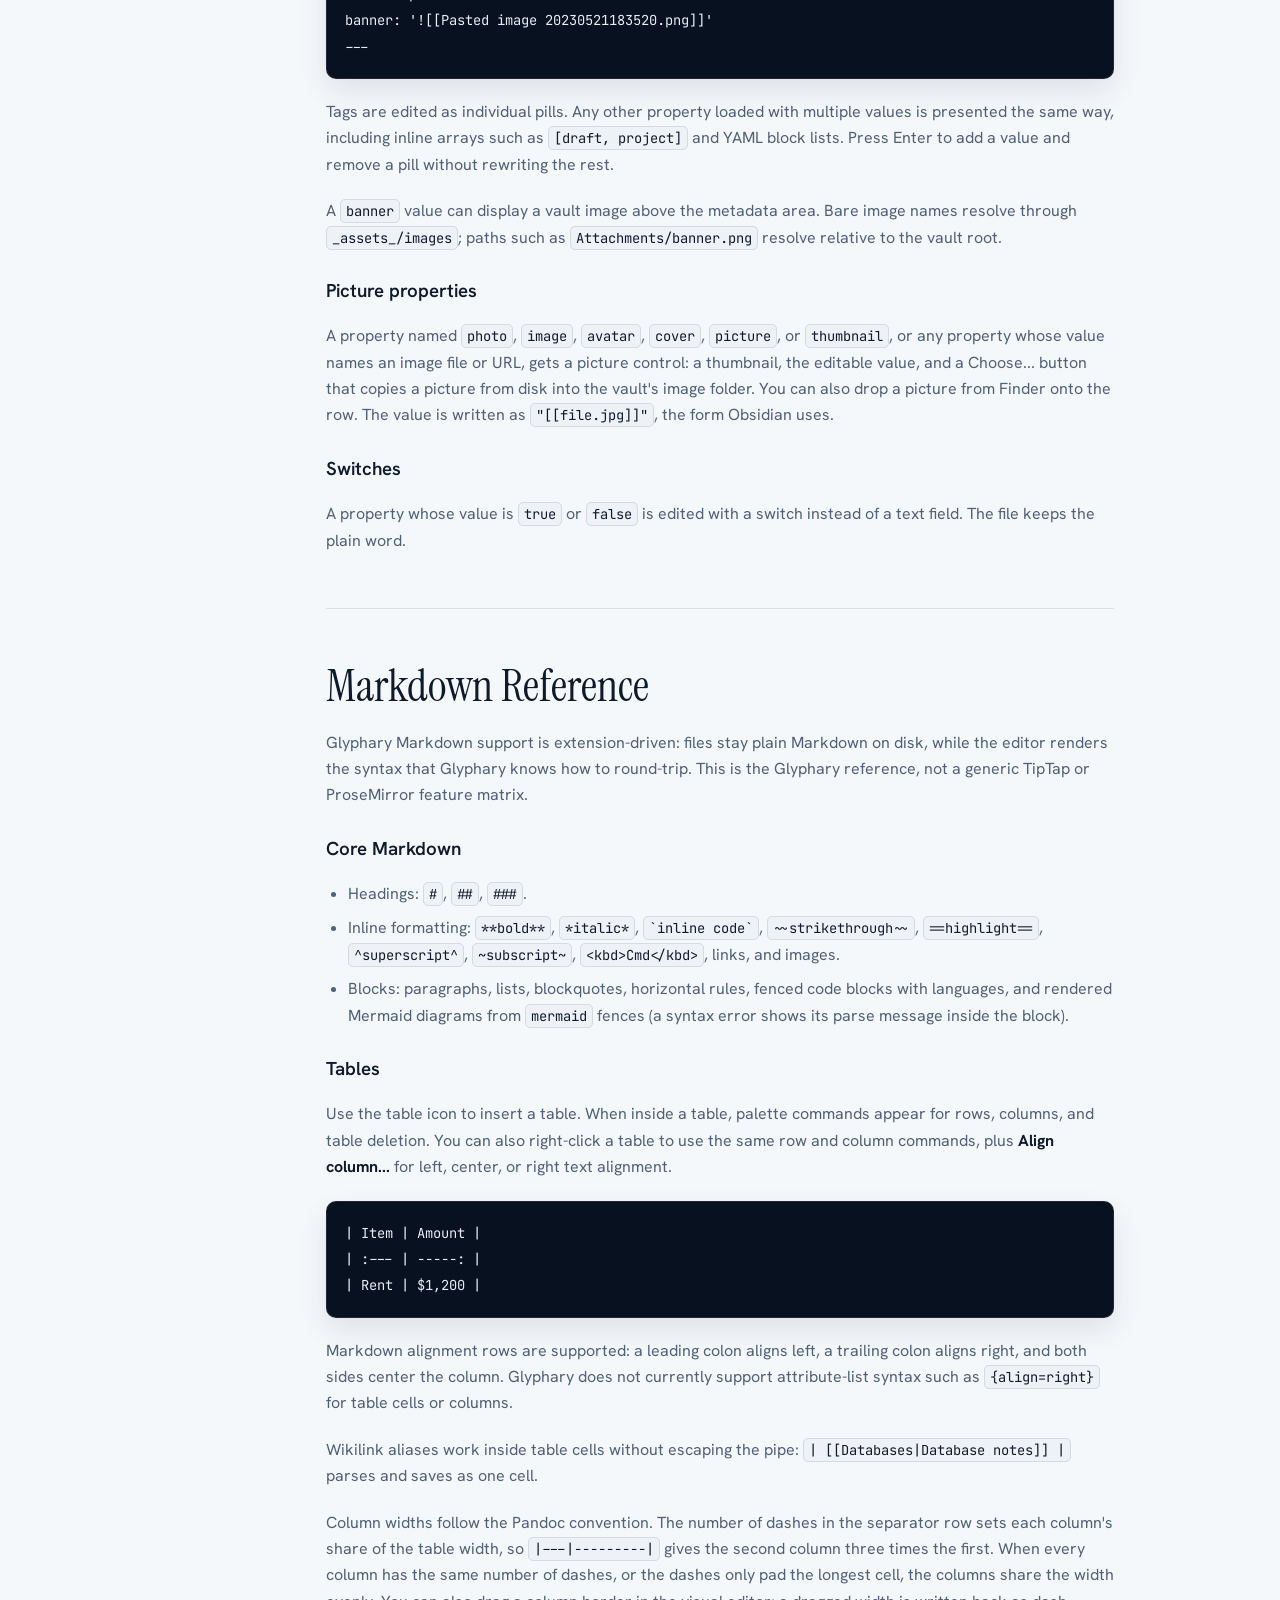
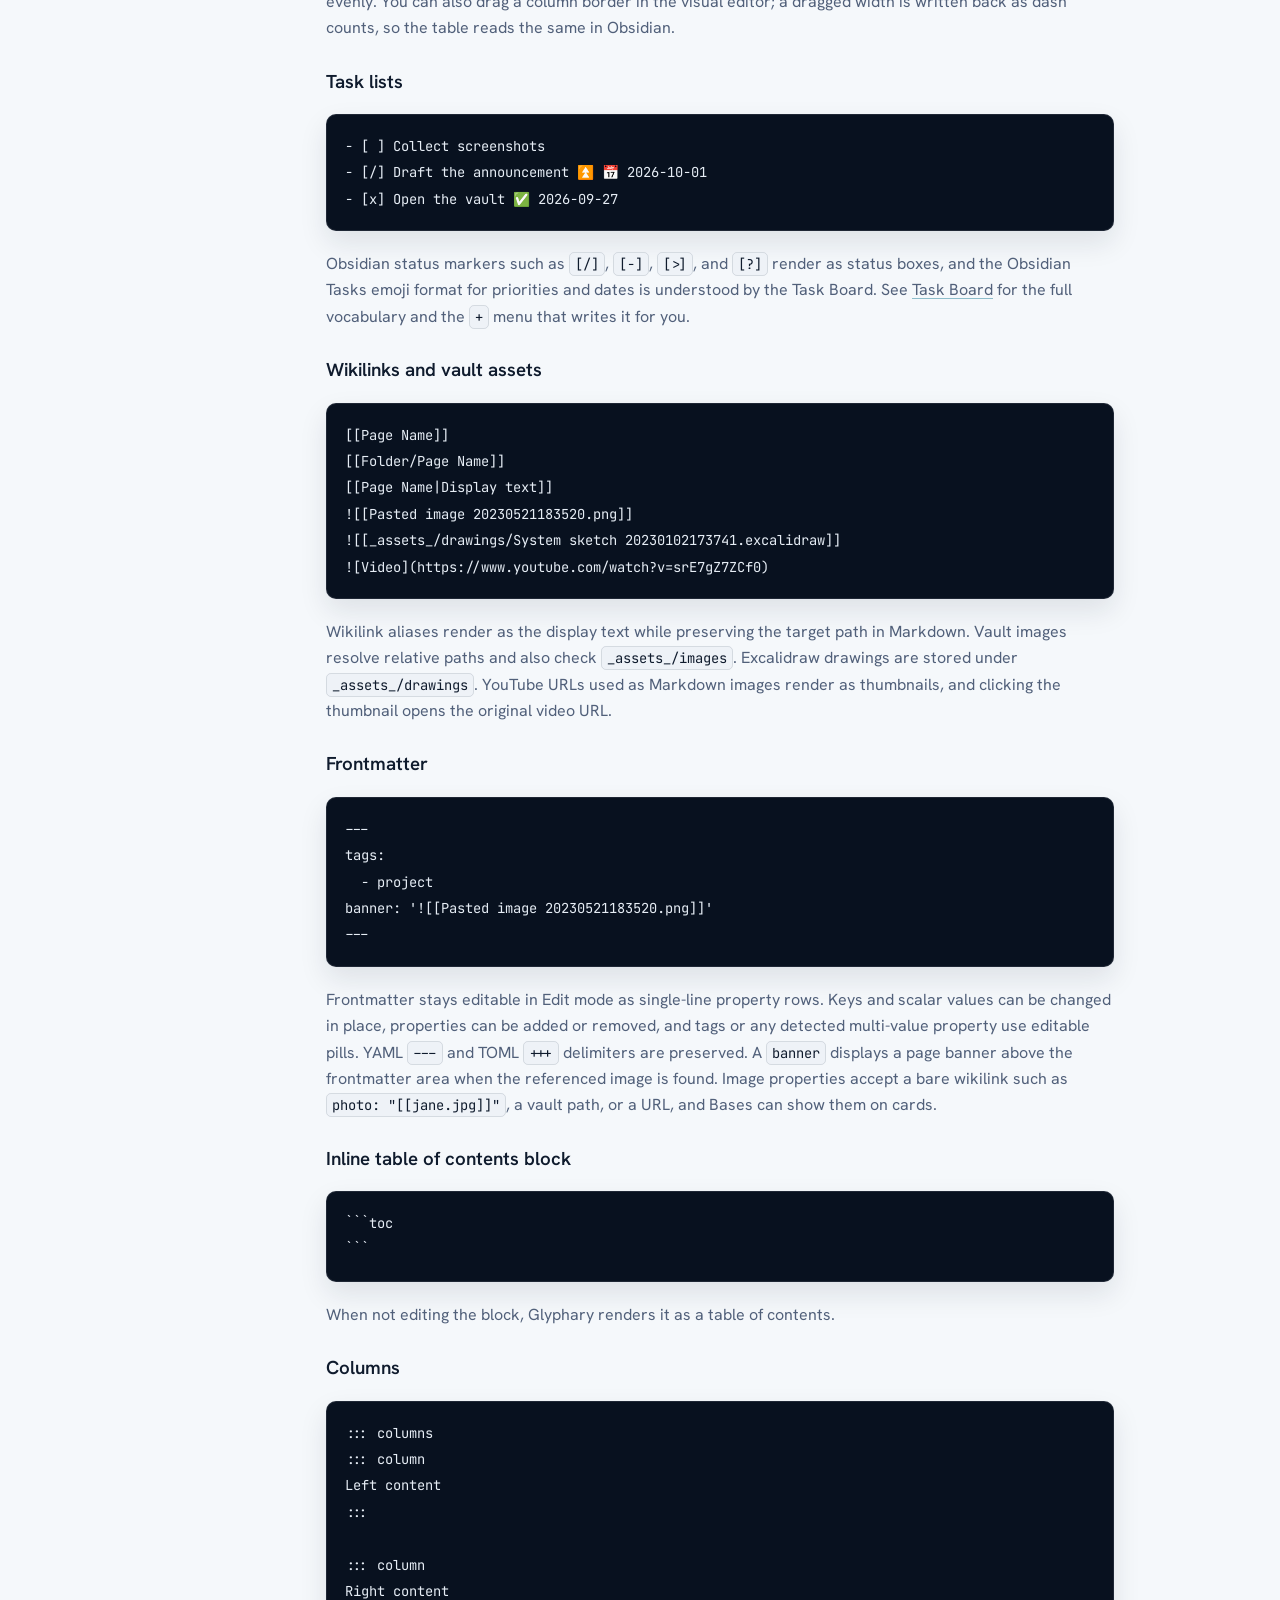
==== commit 1b522bff: "docs: add dark theme tiles under the hero screenshot" ====
--- a/index.html
+++ b/index.html
@@ -127,6 +127,24 @@
             <img src="./assets/screenshots/main-workspace.png" alt="Glyphary workspace with the file drawer, tabs, and a note with rich link cards" />
             <figcaption>The Glyphary workspace: local files, live Markdown, and focused tools in one native window.</figcaption>
           </figure>
+          <div class="theme-strip" aria-label="Built-in dark themes">
+            <figure>
+              <img src="./assets/screenshots/theme-cupertino-dark.png" alt="Glyphary in the Cupertino Dark theme" loading="lazy" />
+              <figcaption>Cupertino Dark</figcaption>
+            </figure>
+            <figure>
+              <img src="./assets/screenshots/theme-alpine-dark.png" alt="Glyphary in the Alpine Dark theme" loading="lazy" />
+              <figcaption>Alpine Dark</figcaption>
+            </figure>
+            <figure>
+              <img src="./assets/screenshots/theme-graphite.png" alt="Glyphary in the Graphite theme" loading="lazy" />
+              <figcaption>Graphite</figcaption>
+            </figure>
+            <figure>
+              <img src="./assets/screenshots/theme-blueprint.png" alt="Glyphary in the Blueprint theme" loading="lazy" />
+              <figcaption>Blueprint</figcaption>
+            </figure>
+          </div>
           <div class="quickstart-grid">
             <article>
               <h2>Five-minute path</h2>
--- a/styles.css
+++ b/styles.css
@@ -841,3 +841,14 @@
   color: var(--manual-muted);
   font-size: 0.9rem;
 }
+
+.theme-strip {
+  display: grid;
+  grid-template-columns: repeat(4, minmax(0, 1fr));
+  gap: 12px;
+  margin: 12px 0 24px;
+}
+.theme-strip figure { margin: 0; }
+.theme-strip img { width: 100%; height: auto; border-radius: 8px; border: 1px solid var(--border, #ddd); }
+.theme-strip figcaption { text-align: center; }
+@media (max-width: 720px) { .theme-strip { grid-template-columns: repeat(2, minmax(0, 1fr)); } }
